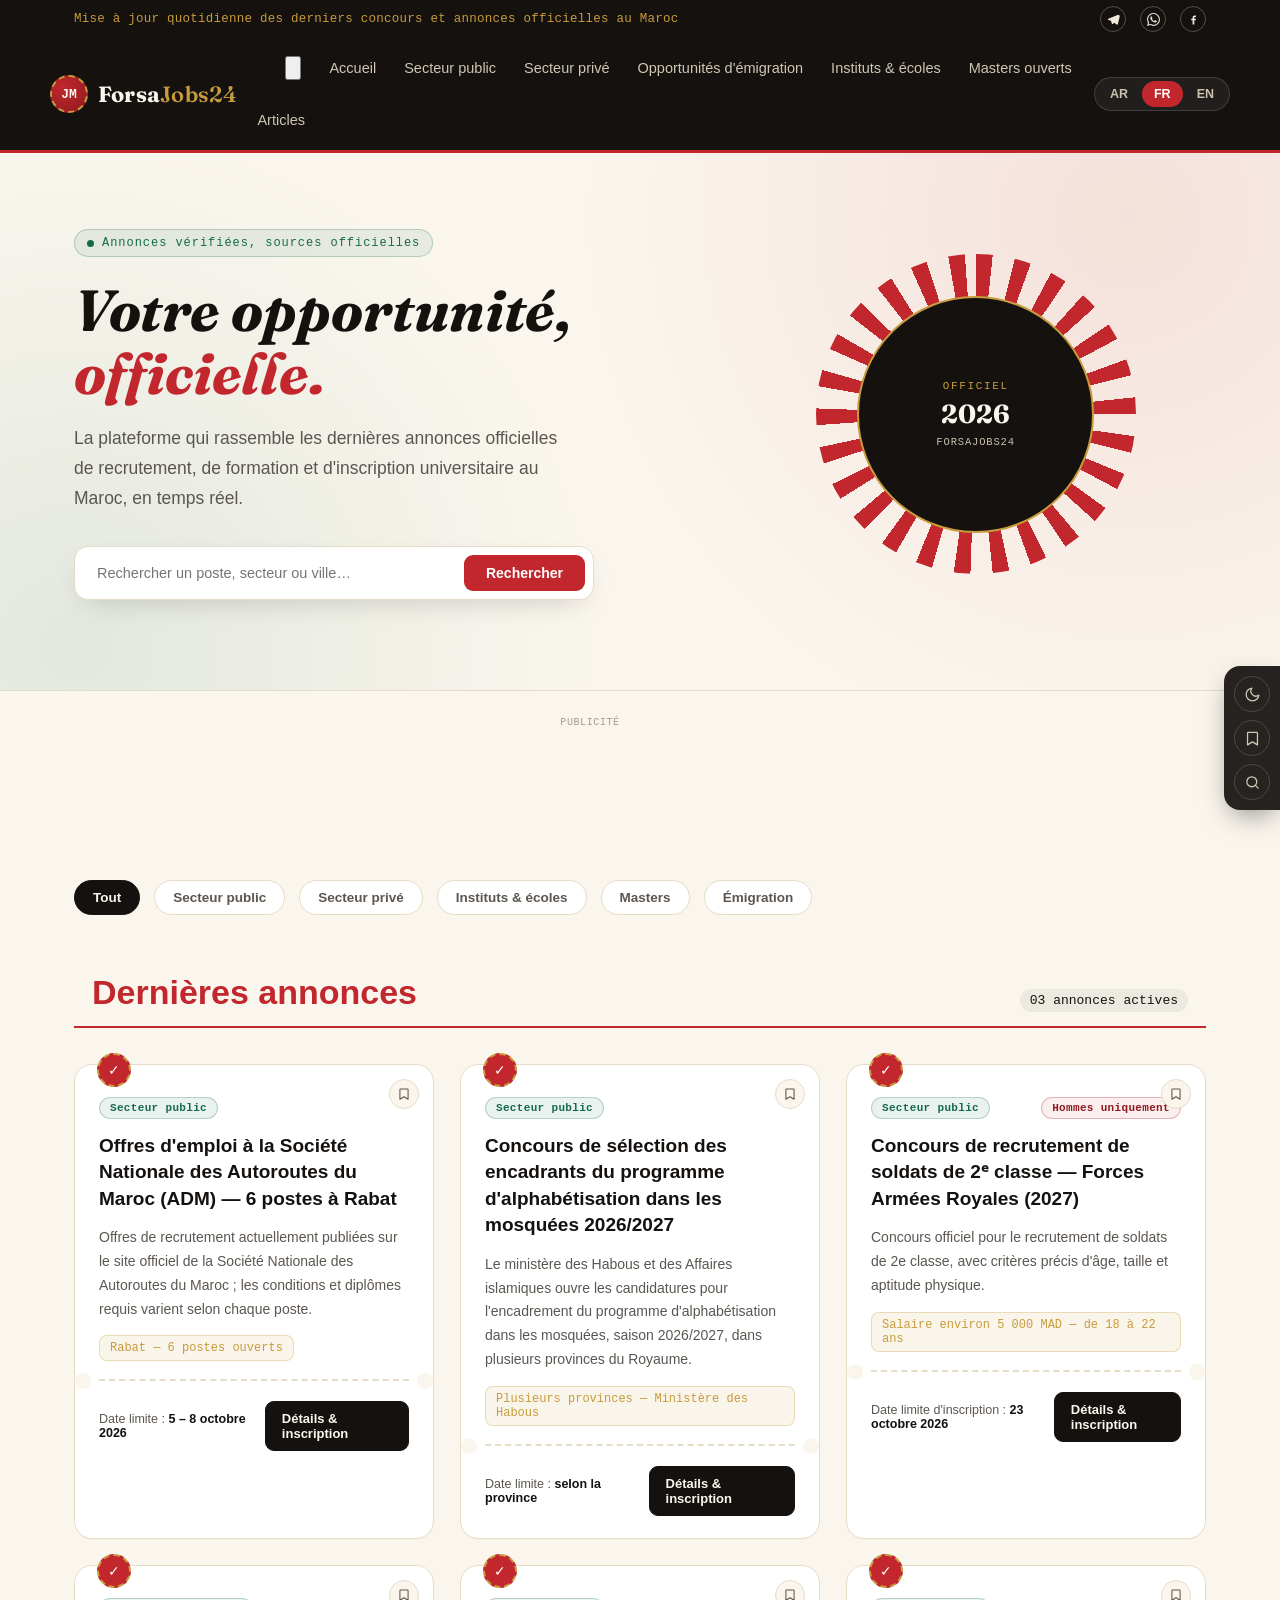
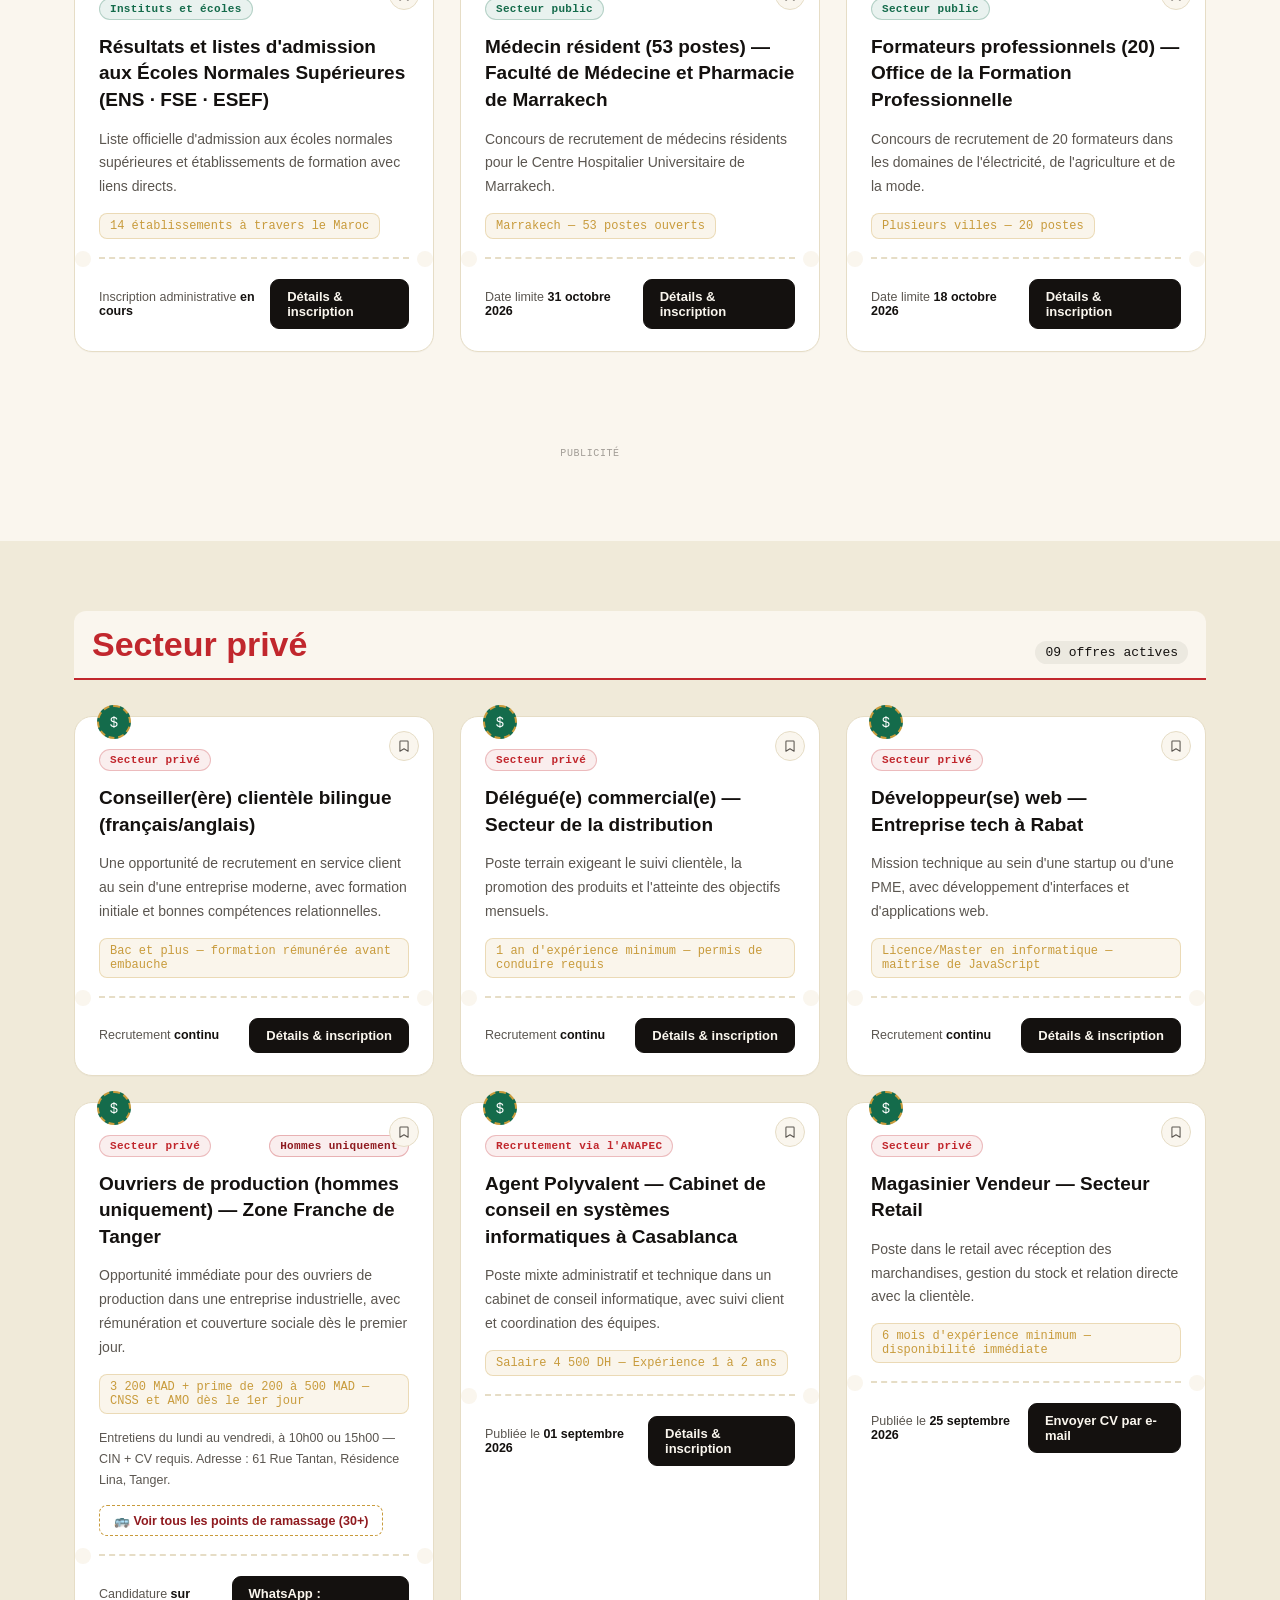
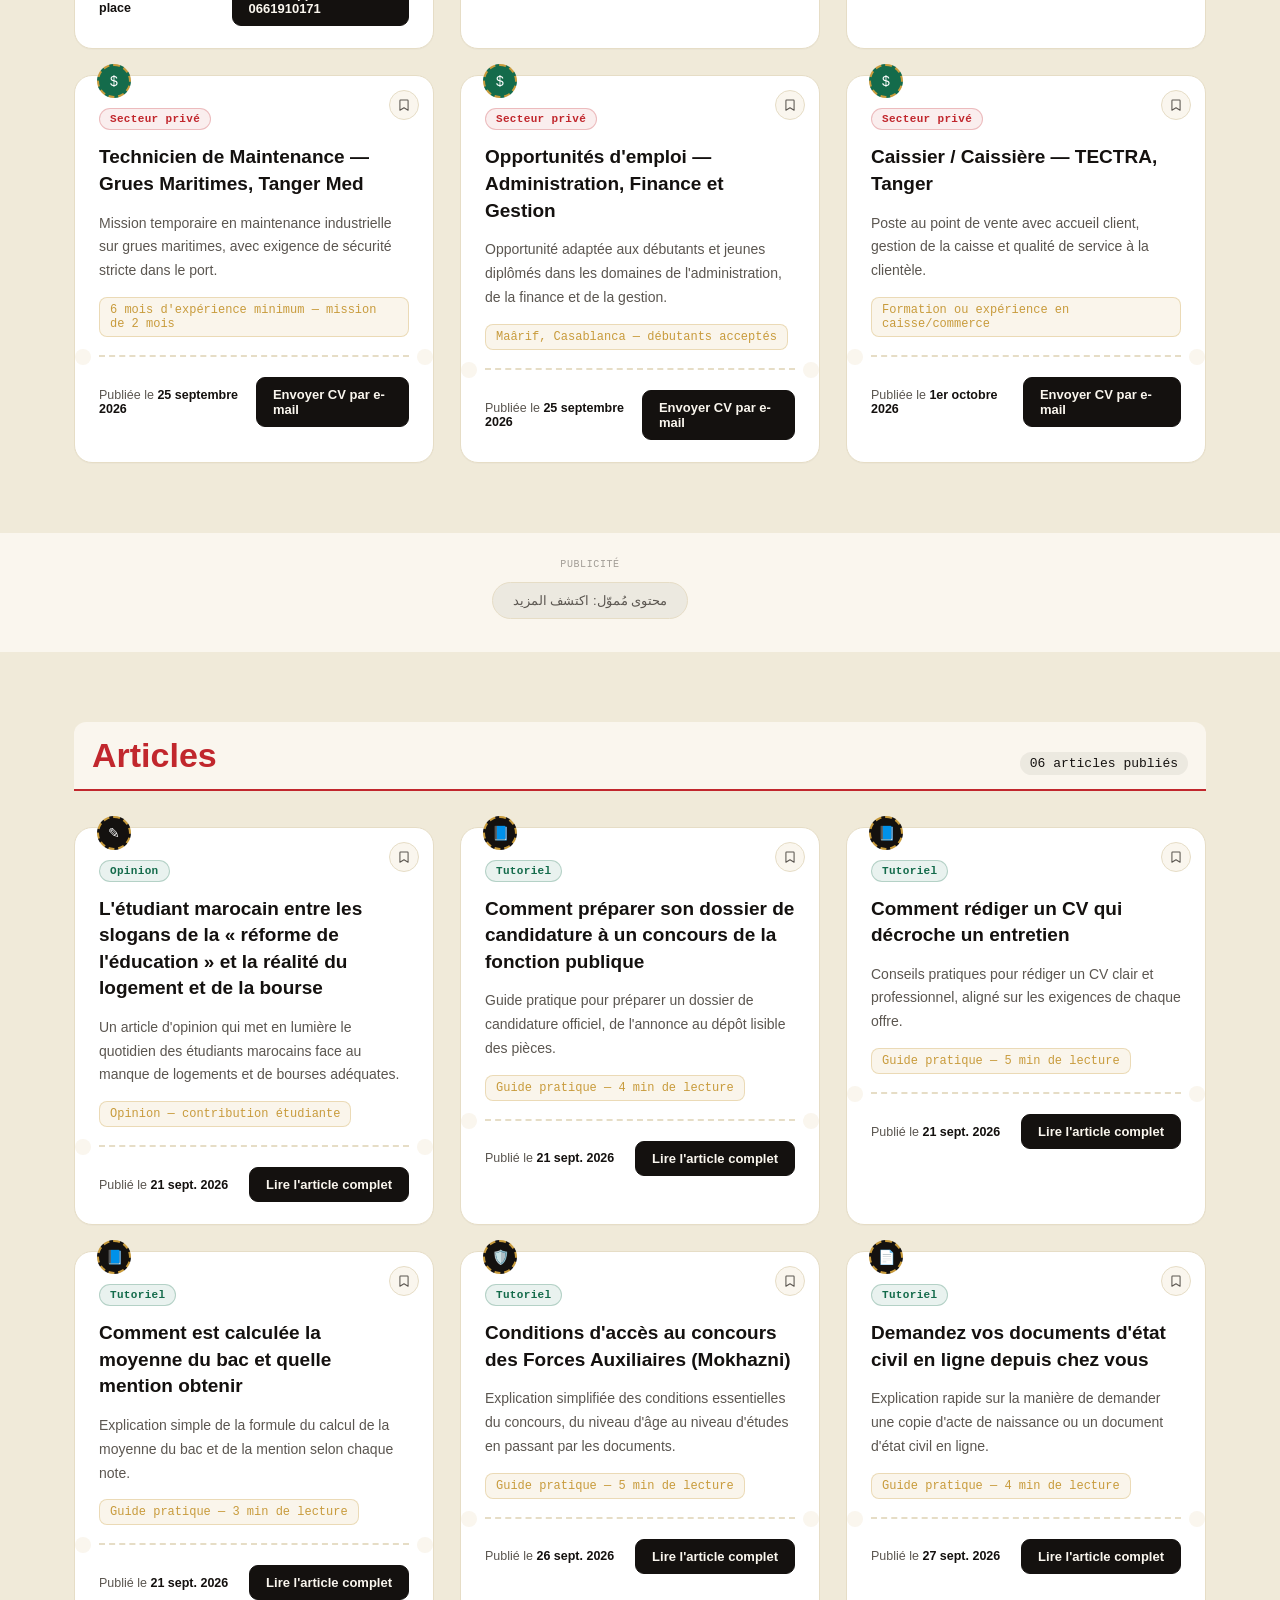
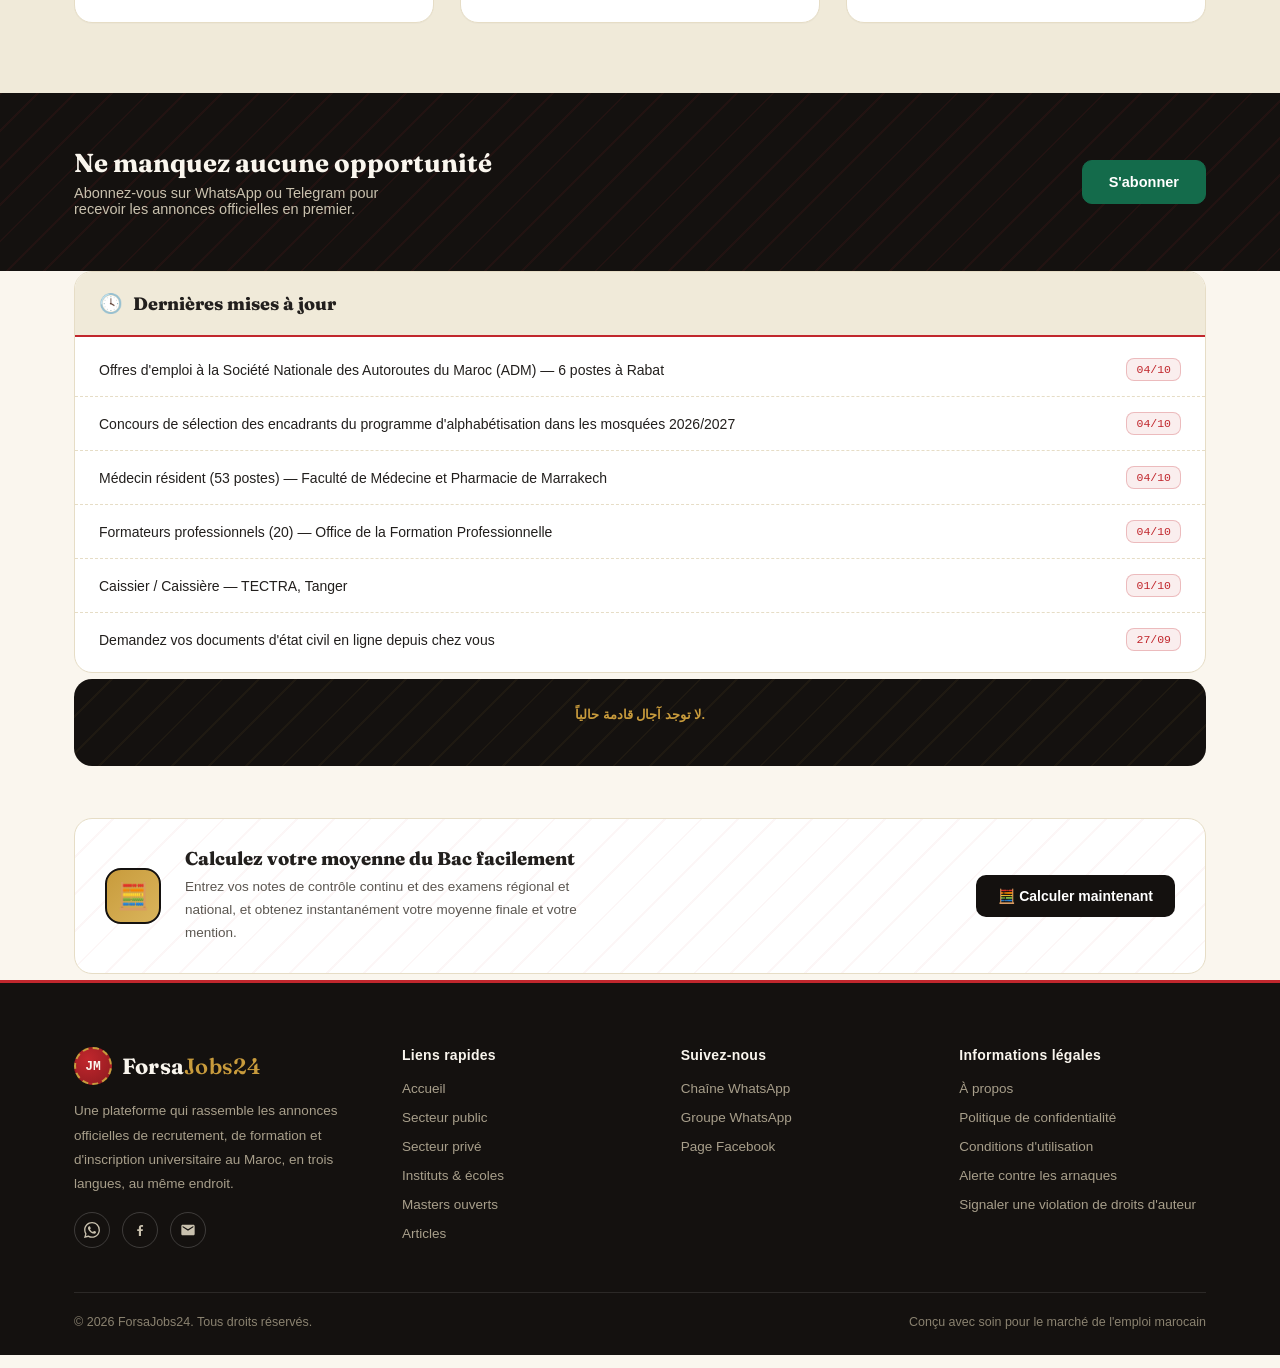
==== index.html @ 468f5ac4 "Add files via upload" ====
<!DOCTYPE html>
<html lang="ar" dir="rtl">
<head>
<meta charset="UTF-8">
<meta name="viewport" content="width=device-width, initial-scale=1.0, viewport-fit=cover">
<meta name="theme-color" content="#14110F">
<meta name="description" content="منصة تجمع لك أحدث الإعلانات الرسمية للتوظيف والتكوين والتسجيل الجامعي بالمغرب، لحظة بلحظة.">
<meta property="og:type" content="website">
<meta property="og:site_name" content="ForsaJobs24">
<meta property="og:title" content="ForsaJobs24 — فرصتك رسمية">
<meta property="og:description" content="منصة تجمع لك أحدث الإعلانات الرسمية للتوظيف والتكوين والتسجيل الجامعي بالمغرب، لحظة بلحظة.">
<meta property="og:locale" content="ar_MA">
<meta name="twitter:card" content="summary">
<meta name="twitter:title" content="ForsaJobs24 — فرصتك رسمية">
<meta name="twitter:description" content="منصة تجمع لك أحدث الإعلانات الرسمية للتوظيف والتكوين والتسجيل الجامعي بالمغرب، لحظة بلحظة.">
<title>ForsaJobs24 — فرصتك رسمية</title>
<link rel="preconnect" href="https://fonts.googleapis.com">
<link rel="preconnect" href="https://fonts.gstatic.com" crossorigin>
<link href="https://fonts.googleapis.com/css2?family=Tajawal:wght@700;800;900&family=Cairo:wght@400;500;600;700&family=Fraunces:ital,opsz,wght@0,9..144,500;0,9..144,600;0,9..144,700;0,9..144,900;1,100..900&display=swap" rel="stylesheet">
<link rel="stylesheet" href="style.css">
</head>
<body lang="ar" dir="rtl">

<div class="nav-overlay" id="navOverlay"></div>

<div class="topbar">
  <div class="wrap">
    <span class="ticker" data-i18n="ticker">تحديث يومي لأحدث المباريات والإعلانات الرسمية بالمغرب</span>
    <div class="social">
      <a href="https://t.me/forsajobss" target="_blank" rel="noopener" title="Telegram" aria-label="Telegram">
        <svg viewBox="0 0 24 24"><path d="M21.9 4.6c.3-1-.6-1.7-1.5-1.3L2.6 10.7c-1 .4-1 1.9.1 2.2l4.6 1.4 1.8 5.5c.2.7 1.1.9 1.6.4l2.5-2.4 4.7 3.5c.8.6 2 .2 2.2-.8l3.8-15.9z"/></svg>
      </a>
      <a href="https://whatsapp.com/channel/0029Vb8oL66Fy72INphTqf2M" target="_blank" rel="noopener" title="WhatsApp" aria-label="WhatsApp">
        <svg viewBox="0 0 24 24"><path d="M17.472 14.382c-.297-.149-1.758-.867-2.03-.967-.273-.099-.471-.148-.67.15-.197.297-.767.966-.94 1.164-.173.199-.347.223-.644.075-.297-.15-1.255-.463-2.39-1.475-.883-.788-1.48-1.761-1.653-2.059-.173-.297-.018-.458.13-.606.134-.133.298-.347.446-.52.149-.174.198-.298.298-.497.099-.198.05-.371-.025-.52-.075-.149-.669-1.612-.916-2.207-.242-.579-.487-.5-.669-.51-.173-.008-.371-.01-.57-.01-.198 0-.52.074-.792.372-.272.297-1.04 1.016-1.04 2.479 0 1.462 1.065 2.875 1.213 3.074.149.198 2.096 3.2 5.077 4.487.709.306 1.262.489 1.694.625.712.227 1.36.195 1.871.118.571-.085 1.758-.719 2.006-1.413.248-.694.248-1.289.173-1.413-.074-.124-.272-.198-.57-.347m-5.421 7.403h-.004a9.87 9.87 0 01-5.031-1.378l-.361-.214-3.741.982.998-3.648-.235-.374a9.86 9.86 0 01-1.51-5.26c.001-5.45 4.436-9.884 9.888-9.884 2.64 0 5.122 1.03 6.988 2.898a9.825 9.825 0 012.893 6.994c-.003 5.45-4.437 9.884-9.885 9.884m8.413-18.297A11.815 11.815 0 0012.05 0C5.495 0 .16 5.335.157 11.892c0 2.096.547 4.142 1.588 5.945L.057 24l6.305-1.654a11.882 11.882 0 005.683 1.448h.005c6.554 0 11.89-5.335 11.893-11.893a11.821 11.821 0 00-3.48-8.413z"/></svg>
      </a>
      <a href="https://www.facebook.com/share/1Ebv9eEzeQ/?mibextid=wwXIfr" target="_blank" rel="noopener" title="Facebook" aria-label="Facebook">
        <svg viewBox="0 0 24 24"><path d="M13.5 21v-7.4h2.5l.4-2.9h-2.9V8.8c0-.9.2-1.5 1.5-1.5h1.6V4.7C16.3 4.6 15.3 4.5 14.2 4.5c-2.3 0-3.9 1.4-3.9 4v2.2H7.8v2.9h2.5V21h3.2z"/></svg>
      </a>
    </div>
  </div>
</div>

<header class="site">
  <div class="wrap nav">
    <a href="#top" class="brand" data-home-link>
      <div class="brand-mark">JM</div>
      <span class="brand-name">Forsa<b>Jobs24</b></span>
    </a>
    <nav class="links">
      <div class="drag-handle" data-drag-handle></div>
      <button type="button" class="drawer-close" data-close-drawer aria-label="close">
        <svg viewBox="0 0 24 24" fill="none" stroke="currentColor" stroke-width="2" stroke-linecap="round" stroke-linejoin="round"><path d="M18 6 6 18M6 6l12 12"/></svg>
      </button>
      <a href="#top" data-i18n="nav1" data-filter="all">الرئيسية</a>
      <a href="#listings" data-i18n="nav2" data-filter="public">القطاع العام</a>
      <a href="#private" data-i18n="nav3" data-filter="private">القطاع الخاص</a>
      <a href="#listings" data-i18n="nav4" data-filter="immigration">فرص للهجرة</a>
      <a href="#listings" data-i18n="nav5" data-filter="institutes">المعاهد والمدارس</a>
      <a href="#listings" data-i18n="nav6" data-filter="masters">الماسترات المفتوحة</a>
      <a href="#articles" data-i18n="nav7">مقالات</a>
      <div class="lang-switch mobile-lang-switch" role="group" aria-label="Language">
        <button data-lang="ar">AR</button>
        <button data-lang="fr" class="active">FR</button>
        <button data-lang="en">EN</button>
      </div>
    </nav>
    <div style="display:flex;align-items:center;gap:10px;">
      <div class="lang-switch header-lang-switch" role="group" aria-label="Language">
        <button data-lang="ar">AR</button>
        <button data-lang="fr" class="active">FR</button>
        <button data-lang="en">EN</button>
      </div>
    </div>
  </div>
</header>

<!-- شريط الأدوات العائم: الوضع الليلي، المحفوظات، البحث، القائمة -->
<div class="dock" id="dock">
  <button type="button" class="dock-handle" id="dockHandle" aria-label="tools" aria-expanded="false"><i></i></button>
  <div class="dock-tools">
    <div class="icon-group" role="group" aria-label="Tools">
        <button class="icon-btn" id="themeToggle" aria-label="theme" title="theme">
          <svg class="ic-moon" viewBox="0 0 24 24" fill="none" stroke="currentColor" stroke-width="1.8" stroke-linecap="round" stroke-linejoin="round"><path d="M21 12.8A9 9 0 1 1 11.2 3 7 7 0 0 0 21 12.8Z"/></svg>
          <svg class="ic-sun" viewBox="0 0 24 24" fill="none" stroke="currentColor" stroke-width="1.8" stroke-linecap="round" stroke-linejoin="round" style="display:none;"><circle cx="12" cy="12" r="4"/><path d="M12 2v2M12 20v2M4.93 4.93l1.41 1.41M17.66 17.66l1.41 1.41M2 12h2M20 12h2M4.93 19.07l1.41-1.41M17.66 6.34l1.41-1.41"/></svg>
        </button>
        <button class="icon-btn" id="savedToggle" aria-label="saved" title="saved">
          <svg viewBox="0 0 24 24" fill="none" stroke="currentColor" stroke-width="1.8" stroke-linecap="round" stroke-linejoin="round"><path d="M6 3.5h12a1 1 0 0 1 1 1V21l-7-4.2L5 21V4.5a1 1 0 0 1 1-1z"/></svg>
          <span class="icon-count" id="savedCount" style="display:none;">0</span>
        </button>
        <button class="icon-btn" id="searchToggle" aria-label="search" title="search">
          <svg viewBox="0 0 24 24" fill="none" stroke="currentColor" stroke-width="1.8" stroke-linecap="round" stroke-linejoin="round"><circle cx="11" cy="11" r="7"/><path d="m20 20-3.2-3.2"/></svg>
        </button>
      </div>
    <button class="burger" aria-label="menu">☰</button>
  </div>
</div>


<div id="homeSections">
  <section class="hero" id="top">
    <div class="wrap">
      <div>
        <span class="eyebrow"><span class="dot"></span><span data-i18n="eyebrow">إعلانات موثقة من مصادر رسمية</span></span>
        <h1 class="head" data-i18n-html="heroTitle">فرصتك <em>رسمية.</em></h1>
        <p class="lede" data-i18n="heroLede">منصة تجمع لك أحدث الإعلانات الرسمية للتوظيف والتكوين والتسجيل الجامعي بالمغرب، لحظة بلحظة.</p>
        <div class="search-box">
          <input type="search" id="heroSearchInput" data-i18n-placeholder="searchPlaceholder" placeholder="ابحث عن وظيفة، قطاع، أو مدينة…">
          <button type="button" id="heroSearchBtn" data-i18n="searchBtn">بحث</button>
        </div>
      </div>
      <div class="seal-wrap">
        <div class="seal">
          <div class="seal-inner">
            <span class="top">OFFICIEL</span>
            <span class="mid" data-i18n="sealMid">2026</span>
            <span class="bot" data-i18n="sealBot">FORSAJOBS24</span>
          </div>
        </div>
      </div>
    </div>
  </section>

  <div class="wrap ad-slot">
    <p class="ad-label">Publicité</p>
    <div class="ad-box">
      <script>
      (function(){
        var w = window.innerWidth;
        var cfg = w >= 768 ? {key:"6713ae7162984b2ad9e89823966196b0",h:90,w:728} : {key:"1171278cbb262074b190b00b893fb4d5",h:50,w:320};
        document.write('<script>atOptions={"key":"'+cfg.key+'","format":"iframe","height":'+cfg.h+',"width":'+cfg.w+',"params":{}};<\/script><script src="https://windowthrilling.com/'+cfg.key+'/invoke.js"><\/script>');
      })();
      </script>
    </div>
  </div>

  <section class="section" id="listings">
    <div class="wrap">
      <div class="cat-band">
        <span class="cat-pill on" role="button" tabindex="0" aria-pressed="true" data-i18n="pill1" data-filter="all">الكل</span>
        <span class="cat-pill" role="button" tabindex="0" aria-pressed="false" data-i18n="pill2" data-filter="public">القطاع العام</span>
        <span class="cat-pill" role="button" tabindex="0" aria-pressed="false" data-i18n="pillPriv" data-filter="private">القطاع الخاص</span>
        <span class="cat-pill" role="button" tabindex="0" aria-pressed="false" data-i18n="pill3" data-filter="institutes">المعاهد والمدارس</span>
        <span class="cat-pill" role="button" tabindex="0" aria-pressed="false" data-i18n="pill4" data-filter="masters">الماسترات</span>
        <span class="cat-pill" role="button" tabindex="0" aria-pressed="false" data-i18n="pill5" data-filter="immigration">فرص الهجرة</span>
      </div>

      <div class="section-head">
        <h2 data-i18n="sectionTitle">أحدث الإعلانات</h2>
        <span class="num" data-i18n="sectionNum">03 إعلانات نشطة</span>
      </div>

      <div class="grid">
        <article class="card reveal" data-job-id="c6" data-category="public" data-posted="2026-10-04">
          <button type="button" class="save-btn" data-save-btn data-job-id="c6" aria-label="save">
            <svg viewBox="0 0 24 24" fill="none" stroke="currentColor" stroke-width="1.8" stroke-linecap="round" stroke-linejoin="round"><path d="M6 3.5h12a1 1 0 0 1 1 1V21l-7-4.2L5 21V4.5a1 1 0 0 1 1-1z"/></svg>
          </button>
          <div class="badge">✓</div>
          <div class="tag-row"><span class="tag" data-i18n="c6tag">القطاع العام</span></div>
          <h3 data-i18n="c6title">فرص التوظيف لدى الشركة الوطنية للطرق السيارة ADM — 6 مناصب بالرباط</h3>
          <p data-i18n="c6desc"></p>
          <span class="meta" data-i18n="c6meta">الرباط — 6 مناصب مفتوحة</span>
          <div class="perforation"></div>
          <div class="card-foot">
            <span class="deadline" data-i18n-html="c6deadline">آخر أجل <b>5 – 8 أكتوبر 2026</b></span>
            <a href="#" class="apply-btn" data-i18n="applyBtn">التفاصيل والتسجيل</a>
          </div>
        </article>

        <article class="card reveal" data-job-id="c7" data-category="public" data-posted="2026-10-04">
          <button type="button" class="save-btn" data-save-btn data-job-id="c7" aria-label="save">
            <svg viewBox="0 0 24 24" fill="none" stroke="currentColor" stroke-width="1.8" stroke-linecap="round" stroke-linejoin="round"><path d="M6 3.5h12a1 1 0 0 1 1 1V21l-7-4.2L5 21V4.5a1 1 0 0 1 1-1z"/></svg>
          </button>
          <div class="badge">✓</div>
          <div class="tag-row"><span class="tag" data-i18n="c7tag">القطاع العام</span></div>
          <h3 data-i18n="c7title">مباراة انتقاء مؤطري برنامج محو الأمية بالمساجد 2026/2027</h3>
          <p data-i18n="c7desc"></p>
          <span class="meta" data-i18n="c7meta">عدة أقاليم بالمملكة — وزارة الأوقاف</span>
          <div class="perforation"></div>
          <div class="card-foot">
            <span class="deadline" data-i18n-html="c7deadline">آخر أجل <b>حسب كل إقليم</b></span>
            <a href="#" class="apply-btn" data-i18n="applyBtn">التفاصيل والتسجيل</a>
          </div>
        </article>

        <article class="card reveal" data-job-id="c5" data-category="public" data-posted="2026-09-21" data-countdown="2026-10-23T23:59:59">
          <button type="button" class="save-btn" data-save-btn data-job-id="c5" aria-label="save">
            <svg viewBox="0 0 24 24" fill="none" stroke="currentColor" stroke-width="1.8" stroke-linecap="round" stroke-linejoin="round"><path d="M6 3.5h12a1 1 0 0 1 1 1V21l-7-4.2L5 21V4.5a1 1 0 0 1 1-1z"/></svg>
          </button>
          <div class="badge">✓</div>
          <div class="tag-row">
            <span class="tag" data-i18n="c5tag">القطاع العام</span>
            <span class="tag" style="color:var(--red-dark);background:rgba(193,39,45,.08);border-color:rgba(193,39,45,.3);" data-i18n="c5gender">ذكور فقط</span>
          </div>
          <h3 data-i18n="c5title">مباراة توظيف جنود من الدرجة الثانية بالقوات المسلحة الملكية — 2027</h3>
          <p data-i18n="c5desc"></p>
          <span class="meta" data-i18n="c5meta">راتب تقريبي 5٬000 درهم — من 18 إلى 22 سنة</span>
          <div class="perforation"></div>
          <div class="card-foot">
            <span class="deadline" data-i18n-html="c5deadline">آخر أجل التسجيل <b>23 أكتوبر 2026</b></span>
            <a href="#" class="apply-btn" data-i18n="applyBtn">التفاصيل والتسجيل</a>
          </div>
        </article>

        <article class="card reveal" data-job-id="c4" data-category="institutes" data-posted="2026-09-20">
          <button type="button" class="save-btn" data-save-btn data-job-id="c4" aria-label="save">
            <svg viewBox="0 0 24 24" fill="none" stroke="currentColor" stroke-width="1.8" stroke-linecap="round" stroke-linejoin="round"><path d="M6 3.5h12a1 1 0 0 1 1 1V21l-7-4.2L5 21V4.5a1 1 0 0 1 1-1z"/></svg>
          </button>
          <div class="badge">✓</div>
          <div class="tag-row"><span class="tag" data-i18n="c4tag">المعاهد والمدارس</span></div>
          <h3 data-i18n="c4title">نتائج ولوائح القبول بالمدارس العليا للأساتذة (ENS · FSE · ESEF)</h3>
          <p data-i18n="c4desc"></p>
          <span class="meta" data-i18n="c4meta">14 مؤسسة عبر المغرب</span>
          <div class="perforation"></div>
          <div class="card-foot">
            <span class="deadline" data-i18n-html="c4deadline">التسجيل الإداري <b>جارٍ</b></span>
            <a href="#" class="apply-btn" data-i18n="applyBtn">التفاصيل والتسجيل</a>
          </div>
        </article>

        <p id="listingsEmptyMsg" class="filter-empty-msg" style="display:none;text-align:center;padding:20px 0;color:var(--text-soft);font-size:13.5px;" data-i18n="filterEmptyMsg">لا توجد إعلانات مطابقة حالياً. جرّب كلمة أخرى أو فئة أخرى.</p>
      </div>
    </div>
  </section>

  <div class="wrap ad-slot">
    <p class="ad-label">Publicité</p>
    <div class="ad-box">
      <script>
      atOptions={"key":"87b712cab4f7de9da2731aedc4bf2944","format":"iframe","height":250,"width":300,"params":{}};
      </script>
      <script src="https://windowthrilling.com/87b712cab4f7de9da2731aedc4bf2944/invoke.js"></script>
    </div>
  </div>

  <section class="section" id="private" style="background:var(--paper-soft);">
    <div class="wrap">
      <div class="section-head">
        <h2 data-i18n="privTitle">القطاع الخاص</h2>
        <span class="num" data-i18n="privNum">09 عروض نشطة</span>
      </div>

      <div class="grid">
        <article class="card reveal" data-job-id="p1" data-category="private" data-posted="2026-08-15">
          <button type="button" class="save-btn" data-save-btn data-job-id="p1" aria-label="save">
            <svg viewBox="0 0 24 24" fill="none" stroke="currentColor" stroke-width="1.8" stroke-linecap="round" stroke-linejoin="round"><path d="M6 3.5h12a1 1 0 0 1 1 1V21l-7-4.2L5 21V4.5a1 1 0 0 1 1-1z"/></svg>
          </button>
          <div class="badge" style="background:var(--green);border-color:var(--gold);">$</div>
          <div class="tag-row"><span class="tag" style="color:var(--red);background:rgba(193,39,45,.08);border-color:rgba(193,39,45,.25);" data-i18n="p1tag">القطاع الخاص</span></div>
          <h3 data-i18n="p1title">مستشار(ة) خدمة الزبناء ثنائي اللغة (فرنسية/إنجليزية)</h3>
          <p data-i18n="p1desc"></p>
          <span class="meta" data-i18n="p1meta">بكالوريا فما فوق — تكوين مؤدى عنه قبل التوظيف</span>
          <div class="perforation"></div>
          <div class="card-foot">
            <span class="deadline" data-i18n-html="p1deadline">التوظيف <b>مستمر</b></span>
            <a href="#" class="apply-btn" data-i18n="applyBtn">التفاصيل والتسجيل</a>
          </div>
        </article>

        <article class="card reveal" data-job-id="p2" data-category="private" data-posted="2026-08-12">
          <button type="button" class="save-btn" data-save-btn data-job-id="p2" aria-label="save">
            <svg viewBox="0 0 24 24" fill="none" stroke="currentColor" stroke-width="1.8" stroke-linecap="round" stroke-linejoin="round"><path d="M6 3.5h12a1 1 0 0 1 1 1V21l-7-4.2L5 21V4.5a1 1 0 0 1 1-1z"/></svg>
          </button>
          <div class="badge" style="background:var(--green);border-color:var(--gold);">$</div>
          <div class="tag-row"><span class="tag" style="color:var(--red);background:rgba(193,39,45,.08);border-color:rgba(193,39,45,.25);" data-i18n="p2tag">القطاع الخاص</span></div>
          <h3 data-i18n="p2title">مندوب(ة) تجاري(ة) — قطاع التوزيع</h3>
          <p data-i18n="p2desc"></p>
          <span class="meta" data-i18n="p2meta">خبرة سنة على الأقل — رخصة السياقة إجبارية</span>
          <div class="perforation"></div>
          <div class="card-foot">
            <span class="deadline" data-i18n-html="p2deadline">التوظيف <b>مستمر</b></span>
            <a href="#" class="apply-btn" data-i18n="applyBtn">التفاصيل والتسجيل</a>
          </div>
        </article>

        <article class="card reveal" data-job-id="p3" data-category="private" data-posted="2026-08-10">
          <button type="button" class="save-btn" data-save-btn data-job-id="p3" aria-label="save">
            <svg viewBox="0 0 24 24" fill="none" stroke="currentColor" stroke-width="1.8" stroke-linecap="round" stroke-linejoin="round"><path d="M6 3.5h12a1 1 0 0 1 1 1V21l-7-4.2L5 21V4.5a1 1 0 0 1 1-1z"/></svg>
          </button>
          <div class="badge" style="background:var(--green);border-color:var(--gold);">$</div>
          <div class="tag-row"><span class="tag" style="color:var(--red);background:rgba(193,39,45,.08);border-color:rgba(193,39,45,.25);" data-i18n="p3tag">القطاع الخاص</span></div>
          <h3 data-i18n="p3title">مطوّر(ة) تطبيقات ويب — شركة تقنية بالرباط</h3>
          <p data-i18n="p3desc"></p>
          <span class="meta" data-i18n="p3meta">إجازة/ماستر في المعلوميات — إتقان JavaScript</span>
          <div class="perforation"></div>
          <div class="card-foot">
            <span class="deadline" data-i18n-html="p3deadline">التوظيف <b>مستمر</b></span>
            <a href="#" class="apply-btn" data-i18n="applyBtn">التفاصيل والتسجيل</a>
          </div>
        </article>

        <article class="card reveal" data-job-id="p4" data-category="private" data-posted="2026-08-05">
          <button type="button" class="save-btn" data-save-btn data-job-id="p4" aria-label="save">
            <svg viewBox="0 0 24 24" fill="none" stroke="currentColor" stroke-width="1.8" stroke-linecap="round" stroke-linejoin="round"><path d="M6 3.5h12a1 1 0 0 1 1 1V21l-7-4.2L5 21V4.5a1 1 0 0 1 1-1z"/></svg>
          </button>
          <div class="badge" style="background:var(--green);border-color:var(--gold);">$</div>
          <div class="tag-row">
            <span class="tag" style="color:var(--red);background:rgba(193,39,45,.08);border-color:rgba(193,39,45,.25);" data-i18n="p4tag">القطاع الخاص</span>
            <span class="tag" style="color:var(--red-dark);background:rgba(193,39,45,.08);border-color:rgba(193,39,45,.3);" data-i18n="p4gender">ذكور فقط</span>
          </div>
          <h3 data-i18n="p4title">عمال إنتاج (ذكور فقط) — المنطقة الحرة بطنجة</h3>
          <p data-i18n="p4desc"></p>
          <span class="meta" data-i18n="p4meta">3200 درهم + منحة 200‑500 درهم — CNSS و AMO من أول يوم</span>
          <p style="font-size:12.5px;color:var(--text-soft);line-height:1.7;margin:0;" data-i18n="p4info">المقابلات من الإثنين إلى الجمعة، 10:00 صباحاً أو 15:00 — البطاقة الوطنية + CV.</p>
          <button type="button" class="stops-btn" data-open-stops data-i18n="p4stopsBtn">🚌 عرض جميع محطات النقل (30+)</button>
          <div class="perforation"></div>
          <div class="card-foot">
            <span class="deadline" data-i18n-html="p4deadline">التقديم <b>بالحضور المباشر</b></span>
            <a href="https://wa.me/212661910171" target="_blank" rel="noopener" class="apply-btn" data-i18n="p4apply">واتساب: 0661910171</a>
          </div>
        </article>

        <article class="card reveal" data-job-id="p5" data-category="private" data-posted="2026-09-01">
          <button type="button" class="save-btn" data-save-btn data-job-id="p5" aria-label="save">
            <svg viewBox="0 0 24 24" fill="none" stroke="currentColor" stroke-width="1.8" stroke-linecap="round" stroke-linejoin="round"><path d="M6 3.5h12a1 1 0 0 1 1 1V21l-7-4.2L5 21V4.5a1 1 0 0 1 1-1z"/></svg>
          </button>
          <div class="badge" style="background:var(--green);border-color:var(--gold);">$</div>
          <div class="tag-row"><span class="tag" style="color:var(--red);background:rgba(193,39,45,.08);border-color:rgba(193,39,45,.25);" data-i18n="p5tag">توظيف عبر أنابيك</span></div>
          <h3 data-i18n="p5title">عون(ة) متعدد(ة) المهام — شركة استشارات معلوماتية بالدار البيضاء</h3>
          <p data-i18n="p5desc"></p>
          <span class="meta" data-i18n="p5meta">راتب 4500 درهم — خبرة سنة إلى سنتين</span>
          <div class="perforation"></div>
          <div class="card-foot">
            <span class="deadline" data-i18n-html="p5deadline">أُعلن في <b>01 شتنبر 2026</b></span>
            <a href="#" class="apply-btn" data-i18n="applyBtn">التفاصيل والتسجيل</a>
          </div>
        </article>

        <article class="card reveal" data-job-id="p6" data-category="private" data-posted="2026-09-25">
          <button type="button" class="save-btn" data-save-btn data-job-id="p6" aria-label="save">
            <svg viewBox="0 0 24 24" fill="none" stroke="currentColor" stroke-width="1.8" stroke-linecap="round" stroke-linejoin="round"><path d="M6 3.5h12a1 1 0 0 1 1 1V21l-7-4.2L5 21V4.5a1 1 0 0 1 1-1z"/></svg>
          </button>
          <div class="badge" style="background:var(--green);border-color:var(--gold);">$</div>
          <div class="tag-row"><span class="tag" style="color:var(--red);background:rgba(193,39,45,.08);border-color:rgba(193,39,45,.25);" data-i18n="p6tag">القطاع الخاص</span></div>
          <h3 data-i18n="p6title">مخزنجي بائع — قطاع التوزيع بالتقسيط (Retail)</h3>
          <p data-i18n="p6desc"></p>
          <span class="meta" data-i18n="p6meta">خبرة 6 أشهر فما فوق — التوفر فوري</span>
          <div class="perforation"></div>
          <div class="card-foot">
            <span class="deadline" data-i18n-html="p6deadline">أُعلن في <b>25 شتنبر 2026</b></span>
            <a href="mailto:tangermarocrecrutement@gmail.com" class="apply-btn" data-i18n="p6apply">إرسال CV بالإيميل</a>
          </div>
        </article>

        <article class="card reveal" data-job-id="p7" data-category="private" data-posted="2026-09-25">
          <button type="button" class="save-btn" data-save-btn data-job-id="p7" aria-label="save">
            <svg viewBox="0 0 24 24" fill="none" stroke="currentColor" stroke-width="1.8" stroke-linecap="round" stroke-linejoin="round"><path d="M6 3.5h12a1 1 0 0 1 1 1V21l-7-4.2L5 21V4.5a1 1 0 0 1 1-1z"/></svg>
          </button>
          <div class="badge" style="background:var(--green);border-color:var(--gold);">$</div>
          <div class="tag-row"><span class="tag" style="color:var(--red);background:rgba(193,39,45,.08);border-color:rgba(193,39,45,.25);" data-i18n="p7tag">القطاع الخاص</span></div>
          <h3 data-i18n="p7title">تقني صيانة — الرافعات البحرية بطنجة المتوسط</h3>
          <p data-i18n="p7desc"></p>
          <span class="meta" data-i18n="p7meta">خبرة 6 أشهر فما فوق — مهمة لمدة شهرين</span>
          <div class="perforation"></div>
          <div class="card-foot">
            <span class="deadline" data-i18n-html="p7deadline">أُعلن في <b>25 شتنبر 2026</b></span>
            <a href="mailto:tangermarocrecrutement@gmail.com" class="apply-btn" data-i18n="p7apply">إرسال CV بالإيميل</a>
          </div>
        </article>

        <article class="card reveal" data-job-id="p8" data-category="private" data-posted="2026-09-25">
          <button type="button" class="save-btn" data-save-btn data-job-id="p8" aria-label="save">
            <svg viewBox="0 0 24 24" fill="none" stroke="currentColor" stroke-width="1.8" stroke-linecap="round" stroke-linejoin="round"><path d="M6 3.5h12a1 1 0 0 1 1 1V21l-7-4.2L5 21V4.5a1 1 0 0 1 1-1z"/></svg>
          </button>
          <div class="badge" style="background:var(--green);border-color:var(--gold);">$</div>
          <div class="tag-row"><span class="tag" style="color:var(--red);background:rgba(193,39,45,.08);border-color:rgba(193,39,45,.25);" data-i18n="p8tag">القطاع الخاص</span></div>
          <h3 data-i18n="p8title">فرص عمل — الإدارة، المالية وإدارة الأعمال</h3>
          <p data-i18n="p8desc"></p>
          <span class="meta" data-i18n="p8meta">المعاريف، الدار البيضاء — مبتدئون مقبولون</span>
          <div class="perforation"></div>
          <div class="card-foot">
            <span class="deadline" data-i18n-html="p8deadline">أُعلن في <b>25 شتنبر 2026</b></span>
            <a href="mailto:rrecrutement08@gmail.com" class="apply-btn" data-i18n="p8apply">إرسال CV بالإيميل</a>
          </div>
        </article>

        <article class="card reveal" data-job-id="p9" data-category="private" data-posted="2026-10-01">
          <button type="button" class="save-btn" data-save-btn data-job-id="p9" aria-label="save">
            <svg viewBox="0 0 24 24" fill="none" stroke="currentColor" stroke-width="1.8" stroke-linecap="round" stroke-linejoin="round"><path d="M6 3.5h12a1 1 0 0 1 1 1V21l-7-4.2L5 21V4.5a1 1 0 0 1 1-1z"/></svg>
          </button>
          <div class="badge" style="background:var(--green);border-color:var(--gold);">$</div>
          <div class="tag-row"><span class="tag" style="color:var(--red);background:rgba(193,39,45,.08);border-color:rgba(193,39,45,.25);" data-i18n="p9tag">القطاع الخاص</span></div>
          <h3 data-i18n="p9title">كاسيي(ة) — TECTRA، طنجة</h3>
          <p data-i18n="p9desc"></p>
          <span class="meta" data-i18n="p9meta">تكوين أو خبرة فالكاسيس أو التجارة</span>
          <div class="perforation"></div>
          <div class="card-foot">
            <span class="deadline" data-i18n-html="p9deadline">أُعلن في <b>1 أكتوبر 2026</b></span>
            <a href="mailto:tangermarocrecrutement@gmail.com" class="apply-btn" data-i18n="p9apply">إرسال CV بالإيميل</a>
          </div>
        </article>

        <p id="privateEmptyMsg" class="filter-empty-msg" style="display:none;text-align:center;padding:20px 0;color:var(--text-soft);font-size:13.5px;" data-i18n="filterEmptyMsg">لا توجد إعلانات مطابقة حالياً. جرّب كلمة أخرى أو فئة أخرى.</p>
      </div>
    </div>
  </section>

  <div class="wrap ad-slot">
    <p class="ad-label">Publicité</p>
    <div class="ad-box">
      <a class="ad-link" href="https://windowthrilling.com/vn7rxbeds2?key=1b118104a8e51026e792d97d3c5a15c1" target="_blank" rel="noopener sponsored">محتوى مُموّل: اكتشف المزيد</a>
    </div>
  </div>

  <section class="section" id="articles" style="background:var(--paper-soft);">
    <div class="wrap">
      <div class="section-head">
        <h2 data-i18n="articlesTitle">مقالات</h2>
        <span class="num" data-i18n="articlesNum">06 مقالات منشورة</span>
      </div>

      <div class="grid">
        <article class="card reveal" data-job-id="a1" data-article-type="opinion" data-posted="2026-09-21">
          <button type="button" class="save-btn" data-save-btn data-job-id="a1" aria-label="save">
            <svg viewBox="0 0 24 24" fill="none" stroke="currentColor" stroke-width="1.8" stroke-linecap="round" stroke-linejoin="round"><path d="M6 3.5h12a1 1 0 0 1 1 1V21l-7-4.2L5 21V4.5a1 1 0 0 1 1-1z"/></svg>
          </button>
          <div class="badge" style="background:var(--ink);border-color:var(--gold);">✎</div>
          <div class="tag-row"><span class="tag" data-i18n="a1tag">رأي</span></div>
          <h3 data-i18n="a1title">الطالب المغربي بين شعارات «إصلاح التعليم» وواقع السكن والمنحة</h3>
          <p data-i18n="a1desc"></p>
          <span class="meta" data-i18n="a1meta">رأي مساهم — بقلم طالب(ة)</span>
          <div class="perforation"></div>
          <div class="card-foot">
            <span class="deadline" data-i18n-html="a1deadline">نُشر في <b>21 شتنبر 2026</b></span>
            <a href="#" class="apply-btn" data-i18n="readMoreBtn">اقرأ المقال كاملاً</a>
          </div>
        </article>

        <article class="card reveal" data-job-id="a2" data-article-type="tutorial">
          <button type="button" class="save-btn" data-save-btn data-job-id="a2" aria-label="save">
            <svg viewBox="0 0 24 24" fill="none" stroke="currentColor" stroke-width="1.8" stroke-linecap="round" stroke-linejoin="round"><path d="M6 3.5h12a1 1 0 0 1 1 1V21l-7-4.2L5 21V4.5a1 1 0 0 1 1-1z"/></svg>
          </button>
          <div class="badge" style="background:var(--ink);border-color:var(--gold);">📘</div>
          <div class="tag-row"><span class="tag" data-i18n="a2tag">شرح</span></div>
          <h3 data-i18n="a2title">كيفاش تجهز ملف الترشح لمباراة فالقطاع العام</h3>
          <p data-i18n="a2desc"></p>
          <span class="meta" data-i18n="a2meta">دليل عملي — قراءة 4 دقائق</span>
          <div class="perforation"></div>
          <div class="card-foot">
            <span class="deadline" data-i18n-html="a2deadline">نُشر في <b>21 شتنبر 2026</b></span>
            <a href="#" class="apply-btn" data-i18n="readMoreBtn">اقرأ المقال كاملاً</a>
          </div>
        </article>

        <article class="card reveal" data-job-id="a3" data-article-type="tutorial">
          <button type="button" class="save-btn" data-save-btn data-job-id="a3" aria-label="save">
            <svg viewBox="0 0 24 24" fill="none" stroke="currentColor" stroke-width="1.8" stroke-linecap="round" stroke-linejoin="round"><path d="M6 3.5h12a1 1 0 0 1 1 1V21l-7-4.2L5 21V4.5a1 1 0 0 1 1-1z"/></svg>
          </button>
          <div class="badge" style="background:var(--ink);border-color:var(--gold);">📘</div>
          <div class="tag-row"><span class="tag" data-i18n="a3tag">شرح</span></div>
          <h3 data-i18n="a3title">كيفاش تكتب سيرة ذاتية (CV) كتفتح ليك باب المقابلة</h3>
          <p data-i18n="a3desc"></p>
          <span class="meta" data-i18n="a3meta">دليل عملي — قراءة 5 دقائق</span>
          <div class="perforation"></div>
          <div class="card-foot">
            <span class="deadline" data-i18n-html="a3deadline">نُشر في <b>21 شتنبر 2026</b></span>
            <a href="#" class="apply-btn" data-i18n="readMoreBtn">اقرأ المقال كاملاً</a>
          </div>
        </article>

        <article class="card reveal" data-job-id="a4" data-article-type="tutorial">
          <button type="button" class="save-btn" data-save-btn data-job-id="a4" aria-label="save">
            <svg viewBox="0 0 24 24" fill="none" stroke="currentColor" stroke-width="1.8" stroke-linecap="round" stroke-linejoin="round"><path d="M6 3.5h12a1 1 0 0 1 1 1V21l-7-4.2L5 21V4.5a1 1 0 0 1 1-1z"/></svg>
          </button>
          <div class="badge" style="background:var(--ink);border-color:var(--gold);">📘</div>
          <div class="tag-row"><span class="tag" data-i18n="a4tag">شرح</span></div>
          <h3 data-i18n="a4title">كيفاش كيتحسب معدل الباكالوريا وشنو الميزة ديالك</h3>
          <p data-i18n="a4desc"></p>
          <span class="meta" data-i18n="a4meta">دليل عملي — قراءة 3 دقائق</span>
          <div class="perforation"></div>
          <div class="card-foot">
            <span class="deadline" data-i18n-html="a4deadline">نُشر في <b>21 شتنبر 2026</b></span>
            <a href="#" class="apply-btn" data-i18n="readMoreBtn">اقرأ المقال كاملاً</a>
          </div>
        </article>

        <article class="card reveal" data-job-id="a5" data-article-type="tutorial" data-posted="2026-09-26">
          <button type="button" class="save-btn" data-save-btn data-job-id="a5" aria-label="save">
            <svg viewBox="0 0 24 24" fill="none" stroke="currentColor" stroke-width="1.8" stroke-linecap="round" stroke-linejoin="round"><path d="M6 3.5h12a1 1 0 0 1 1 1V21l-7-4.2L5 21V4.5a1 1 0 0 1 1-1z"/></svg>
          </button>
          <div class="badge" style="background:var(--ink);border-color:var(--gold);">🛡️</div>
          <div class="tag-row"><span class="tag" data-i18n="a5tag">شرح</span></div>
          <h3 data-i18n="a5title">شروط ولوج مباراة رجال الصف بالقوات المساعدة (مخزني)</h3>
          <p data-i18n="a5desc"></p>
          <span class="meta" data-i18n="a5meta">دليل عملي — قراءة 5 دقائق</span>
          <div class="perforation"></div>
          <div class="card-foot">
            <span class="deadline" data-i18n-html="a5deadline">نُشر في <b>26 شتنبر 2026</b></span>
            <a href="#" class="apply-btn" data-i18n="readMoreBtn">اقرأ المقال كاملاً</a>
          </div>
        </article>

        <article class="card reveal" data-job-id="a6" data-article-type="tutorial" data-posted="2026-09-27">
          <button type="button" class="save-btn" data-save-btn data-job-id="a6" aria-label="save">
            <svg viewBox="0 0 24 24" fill="none" stroke="currentColor" stroke-width="1.8" stroke-linecap="round" stroke-linejoin="round"><path d="M6 3.5h12a1 1 0 0 1 1 1V21l-7-4.2L5 21V4.5a1 1 0 0 1 1-1z"/></svg>
          </button>
          <div class="badge" style="background:var(--ink);border-color:var(--gold);">📄</div>
          <div class="tag-row"><span class="tag" data-i18n="a6tag">شرح</span></div>
          <h3 data-i18n="a6title">اطلب وثائق الحالة المدنية إلكترونياً من منزلك</h3>
          <p data-i18n="a6desc"></p>
          <span class="meta" data-i18n="a6meta">دليل عملي — قراءة 4 دقائق</span>
          <div class="perforation"></div>
          <div class="card-foot">
            <span class="deadline" data-i18n-html="a6deadline">نُشر في <b>27 شتنبر 2026</b></span>
            <a href="#" class="apply-btn" data-i18n="readMoreBtn">اقرأ المقال كاملاً</a>
          </div>
        </article>
      </div>
    </div>
  </section>

  <section class="strip">
    <div class="wrap">
      <div>
        <h3 data-i18n="stripTitle">لا تفوّت أي فرصة</h3>
        <p data-i18n="stripDesc">اشترك عبر واتساب أو تيليغرام لتتوصل بالإعلانات الرسمية أولاً بأول.</p>
      </div>
      <a href="https://whatsapp.com/channel/0029Vb8oL66Fy72INphTqf2M" target="_blank" rel="noopener" class="strip-btn" data-i18n="stripBtn">اشترك الآن</a>
    </div>
  </section>

  <section class="section updates-section">
    <div class="wrap">
      <div class="updates-card">
        <div class="updates-head">
          <span class="ic">🕓</span>
          <h3 data-i18n="updatesTitle">آخر المستجدات</h3>
        </div>
        <ul class="updates-list" id="updatesList"></ul>
      </div>
    </div>
  </section>

  <section class="section countdown-section">
    <div class="wrap">
      <div class="countdown-card">
        <p class="countdown-label" id="countdownLabel"></p>
        <div class="countdown-grid" id="countdownGrid">
          <div class="countdown-unit">
            <div class="cd-num" id="cdDays">00</div>
            <span class="cd-unit" data-i18n="cdDaysLabel">أيام</span>
          </div>
          <div class="countdown-unit">
            <div class="cd-num" id="cdHours">00</div>
            <span class="cd-unit" data-i18n="cdHoursLabel">ساعات</span>
          </div>
          <div class="countdown-unit">
            <div class="cd-num" id="cdMinutes">00</div>
            <span class="cd-unit" data-i18n="cdMinutesLabel">دقائق</span>
          </div>
          <div class="countdown-unit">
            <div class="cd-num" id="cdSeconds">00</div>
            <span class="cd-unit" data-i18n="cdSecondsLabel">ثواني</span>
          </div>
        </div>
      </div>
    </div>
  </section>

  <section class="section tools-section">
    <div class="wrap">
      <div class="tool-card">
        <div class="tool-icon">🧮</div>
        <div class="tool-text">
          <h3 data-i18n="toolBacTitle">احسب معدل الباكالوريا بسهولة</h3>
          <p data-i18n="toolBacDesc">أدخل نقطك في المراقبة المستمرة والامتحانين الجهوي والوطني، واحصل مباشرة على معدلك النهائي والميزة.</p>
        </div>
        <button type="button" class="tool-btn" data-open-baccalc data-i18n="toolBacBtn">🧮 احسب المعدل الآن</button>
      </div>
    </div>
  </section>
</div>

<div class="page" id="page-about">
  <div class="wrap legal-wrap">
    <button type="button" class="back-home" data-back-home>
      <svg viewBox="0 0 24 24" fill="none" stroke="currentColor" stroke-width="2" stroke-linecap="round" stroke-linejoin="round"><path d="M15 5l-7 7 7 7"/></svg>
      <span data-i18n="backHome">العودة للرئيسية</span>
    </button>
    <div id="content-about" class="legal-content"></div>
  </div>
</div>

<div class="page" id="page-privacy">
  <div class="wrap legal-wrap">
    <button type="button" class="back-home" data-back-home>
      <svg viewBox="0 0 24 24" fill="none" stroke="currentColor" stroke-width="2" stroke-linecap="round" stroke-linejoin="round"><path d="M15 5l-7 7 7 7"/></svg>
      <span data-i18n="backHome">العودة للرئيسية</span>
    </button>
    <div id="content-privacy" class="legal-content"></div>
  </div>
</div>

<div class="page" id="page-terms">
  <div class="wrap legal-wrap">
    <button type="button" class="back-home" data-back-home>
      <svg viewBox="0 0 24 24" fill="none" stroke="currentColor" stroke-width="2" stroke-linecap="round" stroke-linejoin="round"><path d="M15 5l-7 7 7 7"/></svg>
      <span data-i18n="backHome">العودة للرئيسية</span>
    </button>
    <div id="content-terms" class="legal-content"></div>
  </div>
</div>

<div class="page" id="page-fraud">
  <div class="wrap legal-wrap">
    <button type="button" class="back-home" data-back-home>
      <svg viewBox="0 0 24 24" fill="none" stroke="currentColor" stroke-width="2" stroke-linecap="round" stroke-linejoin="round"><path d="M15 5l-7 7 7 7"/></svg>
      <span data-i18n="backHome">العودة للرئيسية</span>
    </button>
    <div id="content-fraud" class="legal-content"></div>
  </div>
</div>

<div class="page" id="page-dmca">
  <div class="wrap legal-wrap">
    <button type="button" class="back-home" data-back-home>
      <svg viewBox="0 0 24 24" fill="none" stroke="currentColor" stroke-width="2" stroke-linecap="round" stroke-linejoin="round"><path d="M15 5l-7 7 7 7"/></svg>
      <span data-i18n="backHome">العودة للرئيسية</span>
    </button>

    <div class="legal-content">
      <h1 data-i18n="dmcaTitle">الإبلاغ عن انتهاك حقوق الملكية الفكرية</h1>
      <p class="legal-intro" data-i18n="dmcaIntro">استعمل هذا النموذج لتقديم طلب إزالة محتوى يخالف قانون DMCA. يرجى الاطلاع على سياسة الملكية الفكرية قبل الإرسال.</p>
    </div>

    <form id="dmcaForm" class="dmca-form" novalidate>
      <div class="dmca-group-title" data-i18n="dmcaSecInfo">معلوماتك</div>

      <label class="dmca-field">
        <span data-i18n="dmcaFullName">الاسم الكامل *</span>
        <input type="text" name="fullName" required>
      </label>

      <label class="dmca-field">
        <span data-i18n="dmcaEmail">البريد الإلكتروني *</span>
        <input type="email" name="email" required>
      </label>

      <label class="dmca-field">
        <span data-i18n="dmcaCompany">الشركة / المؤسسة (اختياري)</span>
        <input type="text" name="company">
      </label>

      <label class="dmca-field">
        <span data-i18n="dmcaAddress">العنوان البريدي (اختياري)</span>
        <input type="text" name="address">
      </label>

      <div class="dmca-group-title" data-i18n="dmcaSecContent">المحتوى المخالف</div>

      <label class="dmca-field">
        <span data-i18n="dmcaInfringingUrls">رابط (روابط) المحتوى المخالف *</span>
        <textarea name="infringingUrls" rows="3" required data-i18n-placeholder="dmcaOnePerLine" placeholder="رابط واحد في كل سطر"></textarea>
      </label>

      <label class="dmca-field">
        <span data-i18n="dmcaDescription">وصف العمل الأصلي المحمي بحقوق النشر *</span>
        <textarea name="description" rows="4" required></textarea>
      </label>

      <label class="dmca-field">
        <span data-i18n="dmcaOriginalUrls">رابط (روابط) العمل الأصلي (اختياري)</span>
        <textarea name="originalUrls" rows="3" data-i18n-placeholder="dmcaOnePerLine" placeholder="رابط واحد في كل سطر"></textarea>
      </label>

      <div class="dmca-group-title" data-i18n="dmcaSecStatements">التصريحات الإلزامية</div>

      <label class="dmca-check">
        <input type="checkbox" name="goodFaith" required>
        <span data-i18n="dmcaGoodFaith">أُصرّح بحسن نية بأن استعمال المادة موضوع الشكوى غير مرخّص من طرف صاحب حقوق النشر، أو وكيله، أو القانون.</span>
      </label>

      <label class="dmca-check">
        <input type="checkbox" name="perjury" required>
        <span data-i18n="dmcaPerjury">أُصرّح، تحت طائلة عقوبة شهادة الزور، بأن المعلومات الواردة في هذا البلاغ صحيحة، وبأنني صاحب حقوق النشر أو مخوّل له.</span>
      </label>

      <label class="dmca-field">
        <span data-i18n="dmcaSignature">التوقيع الإلكتروني *</span>
        <input type="text" name="signature" required data-i18n-placeholder="dmcaSignaturePh" placeholder="كتابة اسمك الكامل يُعتبر بمثابة توقيعك الإلكتروني.">
      </label>

      <button type="submit" class="dmca-submit" data-i18n="dmcaSubmit">إرسال طلب الإزالة</button>

      <p class="dmca-disclaimer" data-i18n="dmcaDisclaimer">بتقديمكم لهذا النموذج، تقرّون بأن الإدلاء عن قصد بمعلومة مغلوطة تفيد بأن محتوى ما يشكل انتهاكاً يمكن أن يكون له عواقب قانونية.</p>

      <div class="dmca-success" id="dmcaSuccess" style="display:none;" data-i18n="dmcaSuccess">
        تم فتح برنامج البريد الإلكتروني الخاص بك مع تفاصيل الطلب. يرجى إرسال الرسالة لإتمام تقديم البلاغ.
      </div>
    </form>
  </div>
</div>

<div class="wrap ad-slot pending">
  <p class="ad-label">Publicité</p>
  <div class="ad-box">
    <!-- هنا الكود -->
  </div>
</div>

<footer>
  <div class="wrap">
    <div class="foot-grid">
      <div class="foot-brand">
        <div class="brand">
          <div class="brand-mark">JM</div>
          <span class="brand-name">Forsa<b>Jobs24</b></span>
        </div>
        <p data-i18n="footAbout">منصة إعلامية تجمع الإعلانات الرسمية للتوظيف والتكوين والتسجيل الجامعي في المغرب، بثلاث لغات، في مكان واحد.</p>
        <div class="foot-social">
          <a href="https://whatsapp.com/channel/0029Vb8oL66Fy72INphTqf2M" target="_blank" rel="noopener" title="WhatsApp" aria-label="WhatsApp"><svg viewBox="0 0 24 24"><path d="M17.472 14.382c-.297-.149-1.758-.867-2.03-.967-.273-.099-.471-.148-.67.15-.197.297-.767.966-.94 1.164-.173.199-.347.223-.644.075-.297-.15-1.255-.463-2.39-1.475-.883-.788-1.48-1.761-1.653-2.059-.173-.297-.018-.458.13-.606.134-.133.298-.347.446-.52.149-.174.198-.298.298-.497.099-.198.05-.371-.025-.52-.075-.149-.669-1.612-.916-2.207-.242-.579-.487-.5-.669-.51-.173-.008-.371-.01-.57-.01-.198 0-.52.074-.792.372-.272.297-1.04 1.016-1.04 2.479 0 1.462 1.065 2.875 1.213 3.074.149.198 2.096 3.2 5.077 4.487.709.306 1.262.489 1.694.625.712.227 1.36.195 1.871.118.571-.085 1.758-.719 2.006-1.413.248-.694.248-1.289.173-1.413-.074-.124-.272-.198-.57-.347m-5.421 7.403h-.004a9.87 9.87 0 01-5.031-1.378l-.361-.214-3.741.982.998-3.648-.235-.374a9.86 9.86 0 01-1.51-5.26c.001-5.45 4.436-9.884 9.888-9.884 2.64 0 5.122 1.03 6.988 2.898a9.825 9.825 0 012.893 6.994c-.003 5.45-4.437 9.884-9.885 9.884m8.413-18.297A11.815 11.815 0 0012.05 0C5.495 0 .16 5.335.157 11.892c0 2.096.547 4.142 1.588 5.945L.057 24l6.305-1.654a11.882 11.882 0 005.683 1.448h.005c6.554 0 11.89-5.335 11.893-11.893a11.821 11.821 0 00-3.48-8.413z"/></svg></a>
          <a href="https://www.facebook.com/share/1Ebv9eEzeQ/?mibextid=wwXIfr" target="_blank" rel="noopener" title="Facebook" aria-label="Facebook"><svg viewBox="0 0 24 24"><path d="M13.5 21v-7.4h2.5l.4-2.9h-2.9V8.8c0-.9.2-1.5 1.5-1.5h1.6V4.7C16.3 4.6 15.3 4.5 14.2 4.5c-2.3 0-3.9 1.4-3.9 4v2.2H7.8v2.9h2.5V21h3.2z"/></svg></a>
          <a href="mailto:forsajobs.contact@gmail.com" title="Email" aria-label="Email" id="footerEmailBtn"><svg viewBox="0 0 24 24"><path d="M20 4H4c-1.1 0-1.99.9-1.99 2L2 18c0 1.1.9 2 2 2h16c1.1 0 2-.9 2-2V6c0-1.1-.9-2-2-2zm0 4-8 5-8-5V6l8 5 8-5v2z"/></svg></a>
        </div>
      </div>
      <div class="foot-col">
        <h4 data-i18n="footCol1">روابط سريعة</h4>
        <ul>
          <li><a href="#top" data-i18n="nav1">الرئيسية</a></li>
          <li><a href="#listings" data-i18n="nav2">القطاع العام</a></li>
          <li><a href="#private" data-i18n="nav3">القطاع الخاص</a></li>
          <li><a href="#listings" data-i18n="nav5">المعاهد والمدارس</a></li>
          <li><a href="#listings" data-i18n="nav6">الماسترات المفتوحة</a></li>
          <li><a href="#articles" data-i18n="nav7">مقالات</a></li>
        </ul>
      </div>
      <div class="foot-col">
        <h4 data-i18n="footCol2">تابعنا</h4>
        <ul>
          <li><a href="https://whatsapp.com/channel/0029Vb8oL66Fy72INphTqf2M" target="_blank" rel="noopener" data-i18n="footTelegram">قناة واتساب</a></li>
          <li><a href="https://whatsapp.com/channel/0029Vb8oL66Fy72INphTqf2M" target="_blank" rel="noopener" data-i18n="footWhatsapp">مجموعة واتساب</a></li>
          <li><a href="https://www.facebook.com/share/1Ebv9eEzeQ/?mibextid=wwXIfr" target="_blank" rel="noopener" data-i18n="footFacebook">صفحة فيسبوك</a></li>
        </ul>
      </div>
      <div class="foot-col">
        <h4 data-i18n="footCol3">قانوني</h4>
        <ul>
          <li><a href="#" data-page="about" data-i18n="footAboutLink">من نحن</a></li>
          <li><a href="#" data-page="privacy" data-i18n="footPrivacyLink">سياسة الخصوصية</a></li>
          <li><a href="#" data-page="terms" data-i18n="footTermsLink">شروط الاستخدام</a></li>
          <li><a href="#" data-page="fraud" data-i18n="footFraudLink">تنبيه ضد النصب</a></li>
          <li><a href="#" data-page="dmca" data-i18n="footDmcaLink">الإبلاغ عن انتهاك حقوق النشر</a></li>
        </ul>
      </div>
    </div>
    <div class="foot-bottom">
      <span data-i18n="footCopy">© 2026 ForsaJobs24. جميع الحقوق محفوظة.</span>
      <span data-i18n="footTag">صُنع بعناية لسوق الشغل المغربي</span>
    </div>
  </div>
</footer>

<div class="modal-overlay" id="savedModal" role="dialog" aria-modal="true" aria-labelledby="savedModalTitle">
  <div class="modal-box">
    <div class="modal-head">
      <div>
        <h4 id="savedModalTitle" data-i18n="savedModalTitle">الإعلانات المحفوظة</h4>
        <span data-i18n="savedModalSub">تُحفظ محلياً على هذا الجهاز فقط</span>
      </div>
      <button type="button" class="modal-close" data-close-saved aria-label="close">✕</button>
    </div>
    <div class="modal-body">
      <div id="savedEmpty" style="text-align:center;padding:20px 0;color:var(--text-soft);font-size:13.5px;" data-i18n="savedEmpty">ما عندكش أي إعلان محفوظ بعد. اضغط على 🔖 فوق أي بطاقة باش تزيدها هنا.</div>
      <ul class="stops-list" id="savedList" style="grid-template-columns:1fr;"></ul>
    </div>
  </div>
</div>

<div class="modal-overlay" id="emailModal" role="dialog" aria-modal="true" aria-labelledby="emailModalTitle">
  <div class="modal-box" style="max-width:420px;">
    <div class="modal-head">
      <div>
        <h4 id="emailModalTitle" data-i18n="emailModalTitle">تواصل معنا عبر الإيميل</h4>
      </div>
      <button type="button" class="modal-close" data-close-email aria-label="close">✕</button>
    </div>
    <div class="modal-body" style="text-align:center;">
      <p style="font-family:var(--font-mono);font-size:15px;color:var(--heading);background:var(--chip-bg);border:1px solid var(--border-c);border-radius:10px;padding:12px;margin:0 0 16px;word-break:break-word;">forsajobs.contact@gmail.com</p>
      <div style="display:flex;flex-direction:column;gap:10px;">
        <button type="button" class="jd-action-btn" id="emailCopyBtn" style="width:100%;">
          <svg viewBox="0 0 24 24" fill="none" stroke="currentColor" stroke-width="1.8" stroke-linecap="round" stroke-linejoin="round"><rect x="9" y="9" width="12" height="12" rx="2"/><path d="M5 15V5a2 2 0 0 1 2-2h10"/></svg>
          <span data-i18n="emailModalCopy">نسخ العنوان</span>
        </button>
        <a href="mailto:forsajobs.contact@gmail.com" class="apply-btn" style="width:100%;text-align:center;" data-i18n="emailModalOpen">فتح تطبيق البريد</a>
      </div>
      <p class="jd-share-note" id="emailCopyNote" style="margin-top:12px;"></p>
    </div>
  </div>
</div>

<div class="modal-overlay" id="stopsModal" role="dialog" aria-modal="true" aria-labelledby="stopsModalTitle">
  <div class="modal-box">
    <div class="modal-head">
      <div>
        <h4 id="stopsModalTitle" data-i18n="stopsModalTitle">محطات النقل — DAMA TANGER</h4>
        <span data-i18n="stopsModalSub">النقل متوفر ومجاني، يغطي مختلف أحياء ومحاور طنجة</span>
      </div>
      <button type="button" class="modal-close" data-close-stops aria-label="close">✕</button>
    </div>
    <div class="modal-body">
      <ul class="stops-list" id="stopsList">
        <li>مدار اشناد (Achenad Rond-Point)</li>
        <li>علال الفاسي (Allal Fassi)</li>
        <li>مدار أسواق السلام (Aswak Salam Rond-Point)</li>
        <li>بني مكادة - سينما طارق (Bani Makada Cinema Tarik)</li>
        <li>مدار بن ديبان (Ben Dibane Rond-Point)</li>
        <li>بير الشفا - مقهى نجمة (Bir Chifa Café Nejma)</li>
        <li>بوخالف - التجاري وفا بنك، العرفان 1 (Boukhalef Attijariwafa Bank)</li>
        <li>بوخالف - البنك الشعبي (Boukhalef Banque Populaire)</li>
        <li>بوخالف - BMCE، العرفان 1 (Boukhalef BMCE)</li>
        <li>بوخالف - مقهى الأندلس (Boukhalef Cafe Andalous)</li>
        <li>بوخالف - كاب سبارتيل (Boukhalef Cap Spartel)</li>
        <li>بوخالف - CIH، العرفان 1 (Boukhalef Irfan 1, CIH)</li>
        <li>بوربعة - السبيلة (Bourbaate, Sabila)</li>
        <li>مجمع بيتي سكن (Complex Bayti Sakan)</li>
        <li>القنصلية الإسبانية (Consulat Espagne)</li>
        <li>دار معزة - مدرسة 11 نونبر (Dar Migna - Ecole 11 Nov)</li>
        <li>ساقة العوامة (Saka Elaawama)</li>
        <li>كزناية - مقهى فيرساي (Gzeznaia Cafe Versay)</li>
        <li>مدار كزناية (Gzeznaia Rond-Point)</li>
        <li>الحرارين - المسجد (Hararine - Mosquée)</li>
        <li>إبراهيم الخليل - المدار (Ibrahim El Khalil - Rond Point)</li>
        <li>مدار كيتيا المطار (Kitea Rond-Point Aeroport)</li>
        <li>مرجان بلفلوري (Marjane Balflouri)</li>
        <li>مسنانة - البنك الشعبي (Mesnana Banque Populaire)</li>
        <li>مجمع نور (Mojamaa Nour)</li>
        <li>صيدلية الحراري (Pharmacie Al Hrari)</li>
        <li>بلاسا طورو (Place Toro)</li>
        <li>رياض تطوان - المدار (Riad Tetouan - Rond-Point)</li>
        <li>مدار الأندلس - العوامة (Rond-Point Andalous - Awama)</li>
        <li>مدار عريب - طريق الرباط (Rond-Point Azib - Route Rabat)</li>
        <li>مدار حومة السوسي (Rond-Point Hawmat Soussi)</li>
        <li>مدار المحكمة (Rond-Point Mahkama)</li>
        <li>مدار رياض تطوان (Rond-Point Riad Tetouan)</li>
      </ul>
    </div>
  </div>
</div>

<div class="modal-overlay" id="jobDetailModal" role="dialog" aria-modal="true" aria-labelledby="jobDetailModalTitle">
  <div class="modal-box" style="max-width:700px;">
    <div class="modal-head">
      <div>
        <h4 id="jobDetailModalTitle"></h4>
        <span id="jobDetailModalTag"></span>
      </div>
      <button type="button" class="modal-close" data-close-jobdetail aria-label="close">✕</button>
    </div>
    <div class="modal-body">
      <div id="jobDetailChips" class="jd-chips"></div>
      <div class="jd-actions">
        <button type="button" class="jd-action-btn" id="jdShareBtn">
          <svg viewBox="0 0 24 24" fill="none" stroke="currentColor" stroke-width="1.8" stroke-linecap="round" stroke-linejoin="round"><circle cx="18" cy="5" r="3"/><circle cx="6" cy="12" r="3"/><path d="M8.6 11.5 15.4 7.5M8.6 12.5 15.4 16.5"/></svg>
          <span data-i18n="jdShare">مشاركة</span>
        </button>
        <button type="button" class="jd-action-btn" id="jdPrintBtn">
          <svg viewBox="0 0 24 24" fill="none" stroke="currentColor" stroke-width="1.8" stroke-linecap="round" stroke-linejoin="round"><path d="M6 9V3h12v6M6 18H4a1 1 0 0 1-1-1v-6a1 1 0 0 1 1-1h16a1 1 0 0 1 1 1v6a1 1 0 0 1-1 1h-2M6 18v3h12v-3"/><path d="M7 13h10"/></svg>
          <span data-i18n="jdPrint">طباعة</span>
        </button>
      </div>
      <p class="jd-share-note" id="jdShareNote"></p>
      <div id="jobDetailBody" class="legal-content jd-legal"></div>
      <a href="#" class="apply-btn jd-cta" id="jobDetailCta"></a>
      <p class="jd-note" id="jobDetailNote"></p>
    </div>
  </div>
</div>

<div class="modal-overlay" id="bacCalcModal" role="dialog" aria-modal="true" aria-labelledby="bacCalcModalTitle">
  <div class="modal-box" style="max-width:460px;">
    <div class="modal-head">
      <div><h4 id="bacCalcModalTitle" data-i18n="bcTitle">حساب معدل الباكالوريا</h4></div>
      <button type="button" class="modal-close" data-close-baccalc aria-label="close">✕</button>
    </div>
    <div class="modal-body">
      <form id="bacCalcForm">
        <div class="bc-field">
          <label data-i18n="bcCC">المراقبة المستمرة (25%)</label>
          <input type="text" id="bc_cc" inputmode="decimal" data-i18n-placeholder="bcPh" placeholder="مثال: 14 أو 14,5" required>
        </div>
        <div class="bc-field">
          <label data-i18n="bcRegional">الامتحان الجهوي (25%)</label>
          <input type="text" id="bc_regional" inputmode="decimal" data-i18n-placeholder="bcPh" placeholder="مثال: 14 أو 14,5" required>
        </div>
        <div class="bc-field">
          <label data-i18n="bcNational">الامتحان الوطني (50%)</label>
          <input type="text" id="bc_national" inputmode="decimal" data-i18n-placeholder="bcPh" placeholder="مثال: 14 أو 14,5" required>
        </div>
        <p class="bc-error" id="bcError" data-i18n="bcErrorMsg">يرجى إدخال نقط صحيحة بين 0 و20.</p>
        <button type="submit" class="apply-btn jd-cta" data-i18n="bcSubmit">أحسب المعدل الآن</button>
      </form>
      <div class="bc-result" id="bcResult">
        <div class="bc-result-score"><span id="bcScoreValue">0.00</span> / 20</div>
        <div class="bc-result-mention" id="bcMention"></div>
      </div>
    </div>
  </div>
</div>

<script src="script.js"></script>
<script src="jobs-loader.js"></script>
<!-- Adsterra Social Bar: يُحمَّل بعد أول تفاعل للزائر حتى لا يغطي الصفحة عند الدخول -->
<script>
(function(){
  var done=false;
  function load(){
    if(done)return; done=true;
    var s=document.createElement('script');
    s.src='https://windowthrilling.com/ef/93/39/ef9339e011625c7f5ea89b9042105c55.js';
    s.async=true;
    document.body.appendChild(s);
  }
  ['scroll','touchstart','click'].forEach(function(e){
    window.addEventListener(e,load,{once:true,passive:true});
  });
  setTimeout(load,15000);
})();
</script>
</body>
</html>
---- style.css ----
:root{
    color-scheme:light;
    --red:#C1272D;
    --red-dark:#8f1a1f;
    --ink:#14110F;
    --heading:#14110F;
    --cream:#FAF6EE;
    --border-c:#e6ddc6;
    --chip-bg:rgba(20,17,15,.06);
    --paper:#FAF6EE;
    --paper-soft:#F0EAD9;
    --gold:#C89B3C;
    --green:#146B4B;
    --text:#221F1D;
    --text-soft:#5b5650;
    --card:#FFFFFF;
    --radius:18px;
    --font-ar-head:'Tajawal',sans-serif;
    --font-ar-body:'Cairo',sans-serif;
    --font-la-head:'Fraunces',serif;
    --font-la-body:'Inter',sans-serif;
    --font-mono:'IBM Plex Mono',monospace;
  }

  body[data-theme="dark"]{
    color-scheme:dark;
    --heading:#F3EEE1;
    --border-c:#3a352c;
    --chip-bg:rgba(255,255,255,.08);
    --paper:#1B1815;
    --paper-soft:#211D18;
    --text:#EAE3D2;
    --text-soft:#B4AB98;
    --card:#242019;
  }

  *{box-sizing:border-box;}
  html{scroll-behavior:smooth;}
  body{
    margin:0;
    background:var(--paper);
    color:var(--text);
    font-family:var(--font-ar-body);
    -webkit-font-smoothing:antialiased;
    overflow-x:hidden;
    transition:background .3s ease, color .3s ease;
  }
  body[lang="fr"], body[lang="en"]{
    font-family:var(--font-la-body);
  }
  body[lang="fr"] .head, body[lang="en"] .head{ font-family:var(--font-la-head); }
  body[lang="ar"] .head{ font-family:var(--font-ar-head); }

  @media (prefers-reduced-motion: reduce){
    *{animation-duration:.001ms !important; transition-duration:.001ms !important; scroll-behavior:auto !important;}
  }

  a{color:inherit;text-decoration:none;}
  img{max-width:100%;display:block;}
  button{font:inherit;cursor:pointer;}

  .wrap{max-width:1180px;margin:0 auto;padding:0 24px;}

  /* ============ TOPBAR ============ */
  .topbar{
    background:var(--ink);
    color:#efe9db;
    font-family:var(--font-mono);
    font-size:12.5px;
    letter-spacing:.02em;
  }
  .topbar .wrap{
    display:flex;justify-content:space-between;align-items:center;
    height:38px;
    gap:16px;
  }
  .topbar .ticker{
    color:var(--gold);
    white-space:nowrap;
    overflow:hidden;
    text-overflow:ellipsis;
  }
  .topbar .social{display:flex;gap:14px;flex-shrink:0;}
  .topbar .social a{
    display:flex;align-items:center;justify-content:center;
    width:26px;height:26px;border-radius:50%;
    border:1px solid rgba(239,233,219,.28);
    transition:border-color .2s, background .2s;
  }
  .topbar .social a:hover{background:rgba(239,233,219,.12); border-color:var(--gold);}
  .topbar svg{width:13px;height:13px;fill:#efe9db;}

  /* ============ HEADER ============ */
  header.site{
    background:var(--ink);
    color:var(--cream);
    border-bottom:3px solid var(--red);
  }
  .nav{
    display:flex;align-items:center;justify-content:space-between;
    padding:18px 0;
    gap:20px;
  }
  .brand{display:flex;align-items:center;gap:10px;}
  .brand-mark{
    width:38px;height:38px;border-radius:50%;
    background:radial-gradient(circle at 35% 30%, var(--red) 0%, var(--red-dark) 100%);
    border:2px dashed var(--gold);
    display:flex;align-items:center;justify-content:center;
    color:var(--cream);
    font-family:var(--font-mono);
    font-weight:600;font-size:13px;
    flex-shrink:0;
  }
  .brand-name{font-family:var(--font-la-head);font-weight:700;font-size:22px;letter-spacing:.01em;color:var(--cream);}
  .brand-name b{color:var(--gold);font-weight:600;}

  nav.links{display:flex;gap:28px;flex-wrap:wrap;}
  nav.links a{
    font-size:14.5px;font-weight:500;color:#cfc7b4;
    position:relative;padding:4px 0;
    transition:color .2s;
  }
  nav.links a:hover{color:var(--cream);}
  nav.links a::after{
    content:"";position:absolute;bottom:-2px;inset-inline-start:0;
    width:0;height:2px;background:var(--red);transition:width .25s;
  }
  nav.links a:hover::after{width:100%;}

  .icon-group{display:flex;align-items:center;gap:4px;}
  .icon-btn{
    position:relative;
    width:36px;height:36px;border-radius:50%;
    background:transparent;border:1px solid rgba(255,255,255,.16);
    color:#cfc7b4;display:flex;align-items:center;justify-content:center;
    transition:border-color .2s, color .2s, background .2s, transform .2s;
  }
  .icon-btn svg{width:17px;height:17px;}
  .icon-btn:hover{border-color:var(--gold);color:var(--cream);background:rgba(255,255,255,.06);}
  .icon-btn:active{transform:scale(.92);}
  .icon-count{
    position:absolute;top:-4px;inset-inline-end:-4px;
    background:var(--red);color:#fff;font-size:10px;font-weight:700;
    min-width:16px;height:16px;border-radius:999px;
    display:flex;align-items:center;justify-content:center;
    padding:0 3px;font-family:var(--font-mono);
  }

  .lang-switch{
    display:flex;background:rgba(255,255,255,.06);
    border:1px solid rgba(255,255,255,.14);
    border-radius:999px;padding:3px;gap:2px;flex-shrink:0;
  }
  .lang-switch button{
    border:none;background:transparent;color:#c9c1ae;
    font-size:12.5px;font-weight:600;padding:6px 12px;border-radius:999px;
    transition:background .2s, color .2s;
  }
  .lang-switch button.active{background:var(--red);color:#fff;}

  .burger{display:none;background:none;border:none;color:var(--cream);font-size:22px;}

  /* ============ HERO ============ */
  .hero{
    position:relative;
    padding:76px 0 90px;
    background:
      radial-gradient(circle at 88% 12%, rgba(193,39,45,.10) 0, transparent 45%),
      radial-gradient(circle at 6% 92%, rgba(20,107,75,.10) 0, transparent 40%),
      var(--paper);
    overflow:hidden;
    border-bottom:1px solid var(--border-c);
  }
  .hero .wrap{display:grid;grid-template-columns:1.15fr .85fr;gap:48px;align-items:center;}
  .eyebrow{
    display:inline-flex;align-items:center;gap:8px;
    font-family:var(--font-mono);font-size:12px;letter-spacing:.08em;
    color:var(--green);background:rgba(20,107,75,.08);
    border:1px solid rgba(20,107,75,.25);
    padding:6px 12px;border-radius:999px;margin-bottom:22px;
  }
  .eyebrow .dot{width:7px;height:7px;border-radius:50%;background:var(--green);animation:pulse 1.8s infinite;}
  @keyframes pulse{0%,100%{opacity:1;}50%{opacity:.35;}}

  h1.head{
    font-size:clamp(34px,4.6vw,58px);
    line-height:1.08;
    margin:0 0 20px;
    font-weight:900;
    color:var(--heading);
  }
  body[lang="fr"] h1.head, body[lang="en"] h1.head{font-weight:700; font-style:italic;}
  h1.head em{
    font-style:normal;color:var(--red);
  }
  body[lang="fr"] h1.head em, body[lang="en"] h1.head em{font-style:italic;}

  .hero p.lede{
    font-size:17.5px;line-height:1.7;color:var(--text-soft);
    max-width:52ch;margin:0 0 32px;
  }

  .search-box{
    display:flex;gap:10px;background:var(--card);
    border:1.5px solid var(--border-c);border-radius:14px;padding:8px;
    box-shadow:0 10px 30px -14px rgba(20,17,15,.25);
    max-width:520px;
  }
  .search-box input{
    flex:1;border:none;outline:none;background:transparent;
    padding:10px 14px;font-size:14.5px;font-family:inherit;color:var(--text);
  }
  .search-box button{
    background:var(--red);color:#fff;border:none;border-radius:9px;
    padding:0 22px;font-weight:600;font-size:14px;
    transition:background .2s, transform .2s;
  }
  .search-box button:hover{background:var(--red-dark);transform:translateY(-1px);}

  /* seal / stamp signature element */
  .seal-wrap{position:relative;display:flex;align-items:center;justify-content:center;}
  .seal{
    width:min(320px,80vw);aspect-ratio:1/1;border-radius:50%;
    position:relative;
    background:
      repeating-conic-gradient(from 0deg, var(--red) 0deg 6deg, transparent 6deg 14deg);
    display:flex;align-items:center;justify-content:center;
    animation:spin 60s linear infinite;
  }
  @keyframes spin{to{transform:rotate(360deg);}}
  .seal-inner{
    width:74%;height:74%;border-radius:50%;
    background:var(--ink);
    display:flex;align-items:center;justify-content:center;flex-direction:column;
    color:var(--cream);text-align:center;
    animation:spin-rev 60s linear infinite;
    border:2px solid var(--gold);
  }
  @keyframes spin-rev{to{transform:rotate(-360deg);}}
  .seal-inner .top{font-family:var(--font-mono);font-size:11px;letter-spacing:.15em;color:var(--gold);margin-bottom:6px;}
  .seal-inner .mid{font-family:var(--font-la-head);font-size:26px;font-weight:700;}
  body[lang="ar"] .seal-inner .mid{font-family:var(--font-ar-head);font-size:24px;}
  .seal-inner .bot{font-family:var(--font-mono);font-size:10.5px;color:#c9c1ae;margin-top:6px;letter-spacing:.08em;}

  /* ============ SECTION HEADS ============ */
  .section{padding:70px 0;}
  .section-head{
    display:flex;justify-content:space-between;align-items:flex-end;
    margin-bottom:36px;gap:20px;flex-wrap:wrap;
    border-bottom:2px solid var(--red);
    padding:14px 18px;
    background:var(--paper);
    border-radius:12px 12px 0 0;
  }
  .section-head h2{
    font-size:clamp(24px,3vw,34px);margin:0;font-weight:800;color:var(--red);
  }
  .section-head .num{
    font-family:var(--font-mono);color:var(--heading);font-size:13px;
    background:var(--chip-bg);padding:4px 10px;border-radius:999px;
  }

  /* ============ CARDS ============ */
  .grid{display:grid;grid-template-columns:repeat(3,1fr);gap:26px;}
  .card{
    position:relative;
    background:var(--card);
    border:1px solid var(--border-c);
    border-radius:var(--radius);
    padding:26px 24px 22px;
    display:flex;flex-direction:column;gap:14px;
    box-shadow:0 1px 0 rgba(20,17,15,.02);
    transition:transform .25s, box-shadow .25s, border-color .25s;
  }
  .card:hover{transform:translateY(-5px);box-shadow:0 22px 40px -22px rgba(20,17,15,.28);border-color:var(--red);}
  .save-btn{
    position:absolute;top:14px;inset-inline-end:14px;
    width:30px;height:30px;border-radius:50%;
    border:1px solid var(--border-c);background:var(--paper);
    color:var(--text-soft);display:flex;align-items:center;justify-content:center;
    transition:.2s;z-index:2;
  }
  .cat-pill:focus-visible{outline:2px solid var(--red);outline-offset:2px;}
  .save-btn svg{width:14px;height:14px;}
  .save-btn:hover{border-color:var(--red);color:var(--red);}
  .save-btn.saved{color:var(--red);border-color:var(--red);background:rgba(193,39,45,.08);}
  .save-btn.saved svg{fill:var(--red);}

  .card .badge{
    position:absolute;top:-12px;inset-inline-start:22px;
    width:34px;height:34px;border-radius:50%;
    background:var(--red);border:2px dashed var(--gold);
    display:flex;align-items:center;justify-content:center;
    color:#fff;font-size:14px;
  }
  .tag-row{display:flex;justify-content:space-between;align-items:center;gap:10px;margin-top:6px;}
  .tag{
    font-family:var(--font-mono);font-size:11px;font-weight:600;letter-spacing:.03em;
    color:var(--green);background:rgba(20,107,75,.09);
    border:1px solid rgba(20,107,75,.25);
    padding:4px 10px;border-radius:999px;
  }
  .card h3{
    margin:0;font-size:19px;line-height:1.4;font-weight:700;color:var(--heading);
  }
  .card p{margin:0;font-size:14px;line-height:1.7;color:var(--text-soft);}
  .meta{
    font-family:var(--font-mono);font-size:12px;color:var(--gold);
    background:rgba(200,155,60,.1);border:1px solid rgba(200,155,60,.3);
    display:inline-block;padding:5px 10px;border-radius:8px;width:fit-content;
  }

  .perforation{
    position:relative;
    border-top:2px dashed var(--border-c);
    margin-top:4px;
  }
  .perforation::before, .perforation::after{
    content:"";position:absolute;top:-8px;width:16px;height:16px;
    background:var(--paper);border-radius:50%;
  }
  .card:hover .perforation::before, .card:hover .perforation::after{background:var(--card);}
  .perforation::before{inset-inline-start:-24px;}
  .perforation::after{inset-inline-end:-24px;}

  .card-foot{display:flex;justify-content:space-between;align-items:center;padding-top:6px;gap:10px;}
  .deadline{font-size:12.5px;color:var(--text-soft);}
  .deadline b{color:var(--heading);}
  .apply-btn{
    background:var(--ink);color:var(--cream);
    padding:9px 16px;border-radius:9px;font-size:13px;font-weight:600;
    border:1px solid var(--ink);
    transition:background .2s, color .2s;
    display:inline-block;
  }
  .apply-btn:hover{background:var(--red);border-color:var(--red);}

  /* ============ STRIP ============ */
  .strip{
    background:var(--ink);color:var(--cream);
    padding:54px 0;
    position:relative;overflow:hidden;
  }
  .strip::before{
    content:"";position:absolute;inset:0;
    background:repeating-linear-gradient(135deg, rgba(193,39,45,.08) 0 2px, transparent 2px 26px);
    pointer-events:none;
  }
  .strip .wrap{display:flex;justify-content:space-between;align-items:center;gap:24px;flex-wrap:wrap;position:relative;}
  .strip h3{font-family:var(--font-la-head);font-size:26px;margin:0 0 6px;font-weight:700;}
  body[lang="ar"] .strip h3{font-family:var(--font-ar-head);}
  .strip p{margin:0;color:#c9c1ae;font-size:14.5px;max-width:44ch;}
  .strip-btn{
    background:var(--green);color:#fff;padding:13px 26px;border-radius:10px;
    font-weight:700;font-size:14.5px;flex-shrink:0;
    border:1px solid var(--green);
    transition:background .2s;
  }
  .strip-btn:hover{background:#0f5138;}

  /* ============ STUDENT TOOLS ============ */
  .tools-section{padding:46px 0 6px;}

  /* ============ LATEST UPDATES ============ */
  .updates-section{padding:0 0 6px;}
  .updates-card{
    background:var(--card);border:1px solid var(--border-c);border-radius:var(--radius);
    overflow:hidden;
  }
  .updates-head{
    display:flex;align-items:center;gap:10px;padding:20px 24px;
    background:var(--paper-soft);border-bottom:2px solid var(--red);
  }
  .updates-head span.ic{font-size:19px;}
  .updates-head h3{
    font-family:var(--font-ar-head);font-size:18px;font-weight:800;color:var(--text);margin:0;
  }
  body:not([lang="ar"]) .updates-head h3{font-family:var(--font-la-head);}
  .updates-list{list-style:none;margin:0;padding:6px 0;}
  .updates-list li{border-bottom:1px dashed var(--border-c);}
  .updates-list li:last-child{border-bottom:none;}
  .updates-list button{
    width:100%;display:flex;align-items:center;justify-content:space-between;gap:14px;
    background:none;border:none;text-align:start;cursor:pointer;
    padding:15px 24px;font-family:inherit;color:var(--text);transition:background .15s;
  }
  .updates-list button:hover{background:var(--chip-bg);}
  .updates-list .ud-title{font-size:14px;line-height:1.6;flex:1;}
  .updates-list .ud-date{
    font-family:var(--font-mono);font-size:11.5px;color:var(--red);white-space:nowrap;
    background:rgba(193,39,45,.08);border:1px solid rgba(193,39,45,.25);border-radius:8px;padding:4px 9px;
    flex-shrink:0;
  }
  .updates-empty{padding:20px 24px;font-size:13px;color:var(--text-soft);text-align:center;}

  /* ============ COUNTDOWN ============ */
  .countdown-section{padding:0 0 6px;}
  .countdown-card{
    background:var(--ink);border-radius:var(--radius);padding:28px 24px;text-align:center;
    position:relative;overflow:hidden;
  }
  .countdown-card::before{
    content:"";position:absolute;inset:0;
    background:repeating-linear-gradient(135deg, rgba(200,155,60,.06) 0 2px, transparent 2px 26px);
    pointer-events:none;
  }
  .countdown-label{
    font-size:13px;color:var(--gold);margin:0 0 16px;font-weight:700;position:relative;
  }
  .countdown-grid{
    display:flex;justify-content:center;gap:10px;position:relative;flex-wrap:nowrap;
  }
  .countdown-unit{
    background:rgba(255,255,255,.06);border:1px solid rgba(255,255,255,.12);border-radius:12px;
    padding:12px 6px;min-width:64px;flex:1;max-width:80px;
  }
  .countdown-unit .cd-num{
    font-family:var(--font-mono);font-size:26px;font-weight:700;color:#fff;line-height:1;
  }
  .countdown-unit .cd-unit{
    font-size:10.5px;color:#c9c1ae;margin-top:6px;display:block;
  }
  .countdown-sep{display:none;}
  .countdown-empty{color:#c9c1ae;font-size:13px;position:relative;}
  @media (max-width:380px){
    .countdown-unit{min-width:52px;padding:10px 4px;}
    .countdown-unit .cd-num{font-size:21px;}
  }
  .tool-card{
    background:var(--card);border:1px solid var(--border-c);border-radius:var(--radius);
    padding:28px 30px;display:flex;align-items:center;gap:24px;flex-wrap:wrap;
    position:relative;overflow:hidden;
  }
  .tool-card::before{
    content:"";position:absolute;inset:0;
    background:repeating-linear-gradient(135deg, rgba(193,39,45,.04) 0 2px, transparent 2px 26px);
    pointer-events:none;
  }
  .tool-icon{
    width:56px;height:56px;border-radius:16px;flex-shrink:0;
    background:linear-gradient(135deg, var(--gold), #dab55c);
    display:flex;align-items:center;justify-content:center;font-size:26px;
    border:2px solid var(--ink);position:relative;
  }
  .tool-text{flex:1;min-width:200px;position:relative;}
  .tool-text h3{font-family:var(--font-ar-head);font-size:18.5px;margin:0 0 6px;font-weight:800;color:var(--text);}
  body:not([lang="ar"]) .tool-text h3{font-family:var(--font-la-head);}
  .tool-text p{margin:0;font-size:13.5px;color:var(--text-soft);line-height:1.7;max-width:56ch;}
  .tool-btn{
    background:var(--ink);color:#fff;border:none;border-radius:10px;
    padding:13px 22px;font-weight:700;font-size:14px;cursor:pointer;
    flex-shrink:0;font-family:inherit;transition:background .2s;position:relative;
  }
  .tool-btn:hover{background:var(--red);}
  @media (max-width:600px){
    .tool-card{padding:22px 20px;flex-direction:column;text-align:center;}
    .tool-btn{width:100%;text-align:center;}
  }

  /* ============ BAC CALCULATOR MODAL ============ */
  .bc-field{margin-bottom:18px;}
  .bc-field label{display:block;font-size:13px;color:var(--text-soft);margin-bottom:7px;font-weight:600;}
  .bc-field input{
    width:100%;box-sizing:border-box;padding:12px 14px;border:1px solid var(--border-c);
    border-radius:10px;font-family:var(--font-mono);font-size:15px;background:var(--paper);color:var(--text);
  }
  .bc-field input:focus{outline:none;border-color:var(--gold);}
  .bc-error{color:var(--red);font-size:12.5px;margin:2px 0 14px;display:none;}
  .bc-result{
    display:none;margin-top:22px;padding:22px;border-radius:14px;
    background:var(--chip-bg);border:1px solid var(--border-c);text-align:center;
  }
  .bc-result.show{display:block;}
  .bc-result-score{font-family:var(--font-mono);font-size:30px;font-weight:700;color:var(--text);}
  .bc-result-mention{font-size:14.5px;margin-top:8px;font-weight:700;}

  /* ============ CATEGORY BAND ============ */
  .cat-band{display:flex;gap:14px;flex-wrap:wrap;margin-bottom:44px;}
  .cat-pill{
    border:1px solid var(--border-c);background:var(--card);
    padding:9px 18px;border-radius:999px;font-size:13.5px;font-weight:600;
    color:var(--text-soft);transition:.2s;
  }
  .cat-pill.on, .cat-pill:hover{background:var(--ink);color:var(--cream);border-color:var(--ink);}

  /* ============ FOOTER ============ */
  footer{background:var(--ink);color:#c9c1ae;padding:64px 0 26px;border-top:3px solid var(--red);}
  .foot-grid{display:grid;grid-template-columns:1.2fr 1fr 1fr 1fr;gap:32px;padding-bottom:44px;border-bottom:1px solid rgba(255,255,255,.1);}
  .foot-brand .brand-name{color:var(--cream);}
  .foot-grid p{font-size:13.5px;line-height:1.8;color:#a89f8b;max-width:38ch;margin-top:14px;}
  .foot-col h4{color:var(--cream);font-size:14px;margin:0 0 16px;font-weight:700;letter-spacing:.02em;}
  .foot-col ul{list-style:none;margin:0;padding:0;display:flex;flex-direction:column;gap:11px;}
  .foot-col a{font-size:13.5px;color:#a89f8b;transition:color .2s;}
  .foot-col a:hover{color:var(--gold);}
  .foot-social{display:flex;gap:12px;margin-top:16px;}
  .foot-social a{
    width:36px;height:36px;border-radius:50%;border:1px solid rgba(255,255,255,.18);
    display:flex;align-items:center;justify-content:center;transition:.2s;
  }
  .foot-social a:hover{background:var(--red);border-color:var(--red);}
  .foot-social svg{width:16px;height:16px;fill:#c9c1ae;}
  .foot-social a:hover svg{fill:#fff;}
  .foot-bottom{
    display:flex;justify-content:space-between;align-items:center;padding-top:22px;
    font-size:12.5px;color:#8a8270;flex-wrap:wrap;gap:10px;
  }

  .stops-btn{
    align-self:flex-start;
    background:transparent;
    border:1px dashed var(--gold);
    color:var(--red-dark);
    font-size:12.5px;font-weight:600;
    padding:7px 14px;border-radius:8px;
    transition:background .2s, border-style .2s;
  }
  .stops-btn:hover{background:rgba(200,155,60,.12); border-style:solid;}

  /* ============ MODAL ============ */
  .modal-overlay{
    position:fixed;inset:0;background:rgba(20,17,15,.6);
    display:none;align-items:center;justify-content:center;
    padding:24px;z-index:200;backdrop-filter:blur(2px);
  }
  .modal-overlay.open{display:flex;}
  .modal-box{
    background:var(--card);border-radius:var(--radius);
    max-width:640px;width:100%;max-height:82vh;
    display:flex;flex-direction:column;
    box-shadow:0 30px 70px -20px rgba(0,0,0,.4);
    border:1px solid var(--border-c);
  }
  .modal-head{
    display:flex;justify-content:space-between;align-items:center;
    padding:20px 24px;border-bottom:2px dashed var(--border-c);
    flex-shrink:0;
  }
  .modal-head h4{margin:0;font-size:17px;color:var(--heading);font-weight:800;}
  .modal-head span{display:block;font-family:var(--font-mono);font-size:11.5px;color:var(--text-soft);margin-top:3px;}
  .modal-close{
    width:32px;height:32px;border-radius:50%;border:1px solid var(--border-c);
    background:var(--paper);color:var(--heading);font-size:16px;
    display:flex;align-items:center;justify-content:center;flex-shrink:0;
    transition:background .2s, color .2s;
  }
  .modal-close:hover{background:var(--red);color:#fff;border-color:var(--red);}
  .modal-body{overflow-y:auto;padding:18px 24px 26px;}
  .stops-list{list-style:none;margin:0;padding:0;display:grid;grid-template-columns:1fr 1fr;gap:10px 16px;}
  .stops-list li{
    display:flex;align-items:flex-start;gap:8px;
    font-size:13.5px;line-height:1.5;color:var(--text);
    padding-bottom:9px;border-bottom:1px dotted var(--border-c);
  }
  .stops-list li::before{
    content:"🚏";flex-shrink:0;font-size:12px;margin-top:1px;
  }
  @media (max-width:600px){ .stops-list{grid-template-columns:1fr;} }

  /* ============ JOB DETAIL MODAL ============ */
  .jd-chips{display:flex;flex-wrap:wrap;gap:8px;margin-bottom:22px;}
  .jd-actions{display:flex;gap:10px;margin-bottom:10px;}
  .jd-action-btn{
    flex:1;display:flex;align-items:center;justify-content:center;gap:8px;
    padding:12px 14px;border:1px solid var(--border-c);border-radius:11px;
    background:var(--paper);color:var(--text);font-family:inherit;font-size:13.5px;font-weight:600;
    cursor:pointer;transition:background .15s, border-color .15s;
  }
  .jd-action-btn:hover{background:var(--chip-bg);border-color:var(--gold);}
  .jd-action-btn svg{width:17px;height:17px;flex-shrink:0;}
  .jd-share-note{
    font-size:12px;color:var(--green);text-align:center;margin:0 0 22px;height:14px;
    opacity:0;transition:opacity .25s;
  }
  .jd-share-note.show{opacity:1;}
  .jd-chips .tag, .jd-chips .meta, .jd-chips .deadline{
    position:static;margin:0;
  }
  .jd-chips .deadline{
    font-family:var(--font-mono);font-size:12px;color:var(--text);
    background:var(--chip-bg);border:1px solid var(--border-c);
    padding:5px 10px;border-radius:8px;
  }
  .jd-legal .legal-intro{margin:0 0 26px;padding-bottom:22px;}
  .jd-legal .legal-section{margin-bottom:26px;}
  .jd-legal .legal-section:last-of-type{margin-bottom:0;}
  .jd-cta{
    display:block;text-align:center;width:100%;margin-top:28px;
    padding:13px 16px;font-size:14.5px;
  }
  .jd-note{
    font-size:12px;line-height:1.7;color:var(--text-soft);
    text-align:center;margin:14px 0 0;
  }

  /* ============ AD SLOTS ============ */
  .ad-slot{margin:26px 0;text-align:center;}
  .ad-slot .ad-label{
    font-family:var(--font-mono);font-size:10px;letter-spacing:.06em;color:var(--text-soft);
    text-transform:uppercase;margin:0 0 6px;opacity:.55;
  }
  .ad-slot-box{
    min-height:100px;display:flex;align-items:center;justify-content:center;
    border:1px dashed var(--border-c);border-radius:12px;background:var(--chip-bg);
    color:var(--text-soft);font-size:12px;
  }
  .ad-box{display:flex;justify-content:center;align-items:center;overflow:hidden;max-width:100%;min-height:50px;}
  .ad-box iframe{max-width:100%;}
  .ad-slot.pending{display:none;}
  .ad-link{display:inline-block;padding:10px 20px;border:1px solid var(--border-c);border-radius:999px;background:var(--chip-bg);color:var(--text-soft);font-size:13px;text-decoration:none;}
  /* بمجرد الموافقة من AdSense: بدّل محتوى .ad-slot-box بكود الإعلان
     (ins.adsbygoogle...) واحذف السطر اللي فيه "ad-slot-box" فقط إن رغبت */

  /* ============ LEGAL PAGES ============ */
  .page{display:none;padding:60px 0 90px;min-height:60vh;background:var(--paper);}
  .page.active{display:block;}
  .legal-wrap{max-width:820px;background:var(--paper);}
  .back-home{
    display:inline-flex;align-items:center;gap:8px;
    background:none;border:1px solid var(--border-c);color:var(--text-soft);
    padding:9px 16px;border-radius:999px;font-size:13.5px;font-weight:600;
    margin-bottom:34px;transition:.2s;
  }
  .back-home svg{width:15px;height:15px;}
  body[dir="rtl"] .back-home svg{transform:scaleX(-1);}
  .back-home:hover{border-color:var(--red);color:var(--red);}
  .legal-content h1{
    font-size:clamp(28px,4vw,42px);color:var(--red);margin:0 0 10px;font-weight:800;
  }
  .legal-content .legal-intro{
    font-size:16px;line-height:1.85;color:var(--text-soft);
    margin:0 0 40px;padding-bottom:30px;border-bottom:2px dashed var(--border-c);
  }
  .legal-content .legal-section{margin-bottom:32px;}
  .legal-content h2{
    font-size:19px;font-weight:800;color:var(--heading);margin:0 0 12px;
    display:flex;align-items:center;gap:10px;
    background:var(--paper);padding:4px 2px;
  }
  .legal-content h2::before{
    content:"";width:8px;height:8px;border-radius:50%;background:var(--red);flex-shrink:0;
  }
  .legal-content p{font-size:14.5px;line-height:1.9;color:var(--text);margin:0 0 10px;}
  .legal-content ul{margin:10px 0;padding-inline-start:22px;display:flex;flex-direction:column;gap:8px;}
  .legal-content ul li{font-size:14.5px;line-height:1.8;color:var(--text);}
  .legal-content strong{color:var(--heading);}
  .warning-box{
    background:rgba(193,39,45,.06);border:1.5px dashed var(--red);
    border-radius:14px;padding:22px 22px;margin:0 0 32px;
  }
  .warning-box h2{color:var(--red);}
  .warning-box h2::before{background:var(--red);}
  .warning-box p, .warning-box li{color:var(--text);}

  /* ============ DMCA FORM ============ */
  .dmca-form{display:flex;flex-direction:column;gap:16px;margin-top:6px;}
  .dmca-group-title{
    font-size:13px;font-weight:800;letter-spacing:.04em;color:var(--red);
    text-transform:uppercase;margin:22px 0 -2px;
    padding-bottom:8px;border-bottom:2px dashed var(--border-c);
    background:var(--paper);
  }
  .dmca-group-title:first-child{margin-top:0;}
  .dmca-field{display:flex;flex-direction:column;gap:7px;}
  .dmca-field span{font-size:13.5px;font-weight:600;color:var(--heading);background:var(--paper);}
  .dmca-field input, .dmca-field textarea{
    font-family:inherit;font-size:14px;color:var(--text);
    background:var(--card);border:1px solid var(--border-c);border-radius:10px;
    padding:11px 14px;resize:vertical;outline:none;
    transition:border-color .2s;
  }
  .dmca-field input:focus, .dmca-field textarea:focus{border-color:var(--red);}
  .dmca-check{
    display:flex;align-items:flex-start;gap:10px;
    background:var(--card);border:1px solid var(--border-c);border-radius:12px;
    padding:14px 16px;cursor:pointer;
  }
  .dmca-check input{margin-top:3px;flex-shrink:0;width:16px;height:16px;accent-color:var(--red);}
  .dmca-check span{font-size:13px;line-height:1.7;color:var(--text);}
  .dmca-submit{
    background:var(--red);color:#fff;border:none;border-radius:10px;
    padding:14px 0;font-size:15px;font-weight:700;margin-top:8px;
    transition:background .2s;
  }
  .dmca-submit:hover{background:var(--red-dark);}
  .dmca-disclaimer{
    font-size:12px;line-height:1.8;color:var(--text-soft);margin:4px 0 0;
  }
  .dmca-success{
    background:rgba(20,107,75,.08);border:1.5px dashed var(--green);color:var(--green);
    border-radius:12px;padding:14px 16px;font-size:13.5px;font-weight:600;
  }


  /* ============ DOCK: شريط الأدوات العائم ============ */
  .dock{
    position:fixed;right:0;top:50%;transform:translateY(-50%);
    z-index:70;display:flex;align-items:center;direction:ltr;
  }
  .dock-handle{
    width:22px;height:56px;border:none;
    border-radius:12px 0 0 12px;
    background:rgba(20,17,15,.92);
    border:1px solid rgba(255,255,255,.16);border-right:none;
    display:flex;align-items:center;justify-content:center;padding:0;
    box-shadow:0 6px 18px -6px rgba(0,0,0,.45);
  }
  .dock-handle i{
    width:7px;height:7px;border-left:2px solid var(--gold);border-bottom:2px solid var(--gold);
    transform:rotate(45deg);transition:transform .25s;margin-left:3px;
  }
  .dock.open .dock-handle i{transform:rotate(-135deg);margin-left:-3px;}
  .dock-tools{
    order:-1;
    display:flex;flex-direction:column;align-items:center;gap:8px;
    max-width:0;opacity:0;overflow:hidden;pointer-events:none;
    padding:10px 0;border-radius:16px 0 0 16px;
    background:rgba(20,17,15,.92);
    transition:max-width .25s ease, opacity .2s ease, padding .25s ease;
    box-shadow:0 10px 28px -8px rgba(0,0,0,.5);
  }
  .dock.open .dock-tools{max-width:64px;opacity:1;pointer-events:auto;padding:10px 10px;}
  .dock .icon-group{flex-direction:column;gap:8px;}
  .dock .burger{
    display:none;width:36px;height:36px;border-radius:50%;
    border:1px solid rgba(255,255,255,.16);color:#cfc7b4;font-size:18px;line-height:1;
    align-items:center;justify-content:center;padding:0;
  }
  @media (max-width:920px){
    .dock .burger{display:flex;}
  }
  @media (min-width:921px){
    .dock-handle{display:none;}
    .dock{top:auto;bottom:90px;transform:none;}
    .dock-tools{max-width:64px;opacity:1;pointer-events:auto;padding:10px;border-radius:16px 0 0 16px;}
  }

  /* reveal on scroll */
  .reveal{opacity:0;transform:translateY(18px);transition:opacity .6s ease, transform .6s ease;}
  .reveal.show{opacity:1;transform:none;}

  @media (max-width:920px){
    nav.links{display:none;}
    .burger{display:block;}
    .hero .wrap{grid-template-columns:1fr;}
    .seal-wrap{order:-1;}
    .seal{width:190px;margin:0 auto 10px;}
    .grid{grid-template-columns:repeat(2,1fr);}
    .foot-grid{grid-template-columns:1fr;gap:30px;}
    .topbar .ticker{max-width:180px;}

    nav.links.mobile-open{
      display:flex;flex-direction:column;
      position:absolute;top:68px;inset-inline-start:0;inset-inline-end:0;
      background:var(--ink);padding:8px 24px 22px;z-index:60;
      border-bottom:2px solid var(--red);
      box-shadow:0 20px 40px -18px rgba(0,0,0,.5);
      touch-action:none;
      max-height:calc(100vh - 68px);overflow-y:auto;
    }
    .drag-handle{
      display:none;
    }
    nav.links.mobile-open .drag-handle{
      display:block;
      width:42px;height:5px;border-radius:999px;
      background:rgba(239,233,219,.35);
      margin:6px auto 16px;
      cursor:grab;
    }
    .drawer-close{display:none;}
    nav.links.mobile-open .drawer-close{
      display:flex;align-items:center;justify-content:center;
      position:absolute;top:14px;inset-inline-end:18px;
      width:34px;height:34px;border-radius:50%;
      background:var(--cream);border:1px solid var(--border-c);
      color:var(--ink);transition:background .2s, transform .2s;
    }
    .drawer-close svg{width:16px;height:16px;}
    .drawer-close:hover{background:var(--red);color:#fff;border-color:var(--red);}
    .drawer-close:active{transform:scale(.92);}
    nav.links.mobile-open a{padding:10px 0;border-bottom:1px dashed rgba(239,233,219,.12);}
  }

  /* ============ PHONE (portrait tablets / large phones) ============ */
  @media (max-width:680px){
    .wrap{padding:0 18px;}
    .section{padding:52px 0;}
    .grid{grid-template-columns:1fr;gap:20px;}
    .hero{padding:56px 0 64px;}
    .strip .wrap{flex-direction:column;align-items:flex-start;text-align:start;}
    .strip-btn{width:100%;text-align:center;}
    .search-box{flex-wrap:wrap;}
    .search-box button{width:100%;padding:12px 0;order:3;}
    .search-box input{width:100%;order:2;}
    .modal-head{padding:16px 18px;}
    .modal-body{padding:14px 18px 20px;}
    .card{padding:22px 18px 18px;}
  }

  /* ============ SMALL PHONES ============ */
  @media (max-width:560px){
    .header-lang-switch{display:none;}
    .mobile-lang-switch{
      display:flex !important;justify-content:center;
      margin-top:18px;background:rgba(239,233,219,.08);
      border-color:rgba(239,233,219,.16);
    }
    .mobile-lang-switch button{flex:1;padding:9px 0;}
    .brand-name{font-size:18px;}
    .brand-mark{width:32px;height:32px;font-size:11px;}
    .icon-btn{width:32px;height:32px;}
    .icon-btn svg{width:15px;height:15px;}
    .icon-group{gap:2px;}
    .nav{padding:14px 0;gap:10px;}
    .topbar .ticker{max-width:110px;font-size:11px;}
    .eyebrow{font-size:11px;padding:5px 10px;}
    .cat-band{gap:8px;}
    .cat-pill{padding:7px 14px;font-size:12.5px;}
    .section-head{padding:12px 14px;}
    .section-head h2{font-size:22px;}
    .foot-grid{gap:26px;}
    .foot-bottom{flex-direction:column;align-items:flex-start;}
  }

  /* ============ VERY SMALL PHONES ============ */
  @media (max-width:380px){
    .wrap{padding:0 14px;}
    .topbar .ticker{display:none;}
    .topbar .wrap{justify-content:flex-end;}
    .brand-name{font-size:16px;}
    h1.head{font-size:30px;}
    .stops-list{grid-template-columns:1fr;}
  }

  /* ============ LARGE DESKTOP / WIDE SCREENS ============ */
  @media (min-width:1600px){
    .wrap{max-width:1320px;}
  }

  .nav-overlay{
    display:none;position:fixed;inset:0;background:rgba(20,17,15,.45);z-index:55;
  }
  .nav-overlay.open{display:block;}

  .mobile-lang-switch{display:none;}

  /* ============ PRINT (job detail modal only) ============ */
  @media print{
    body > *:not(#jobDetailModal){display:none !important;}
    #jobDetailModal{display:none !important;}
    #jobDetailModal.open{
      display:block !important;position:static !important;background:none !important;
      padding:0 !important;backdrop-filter:none !important;
    }
    #jobDetailModal.open .modal-box{
      max-width:100% !important;max-height:none !important;box-shadow:none !important;
      border:none !important;
    }
    #jobDetailModal.open .modal-body{overflow:visible !important;}
    #jobDetailModal .modal-close,
    #jobDetailModal .jd-actions,
    #jobDetailModal .jd-share-note,
    #jobDetailModal .jd-cta,
    #jobDetailModal .jd-note{display:none !important;}
  }
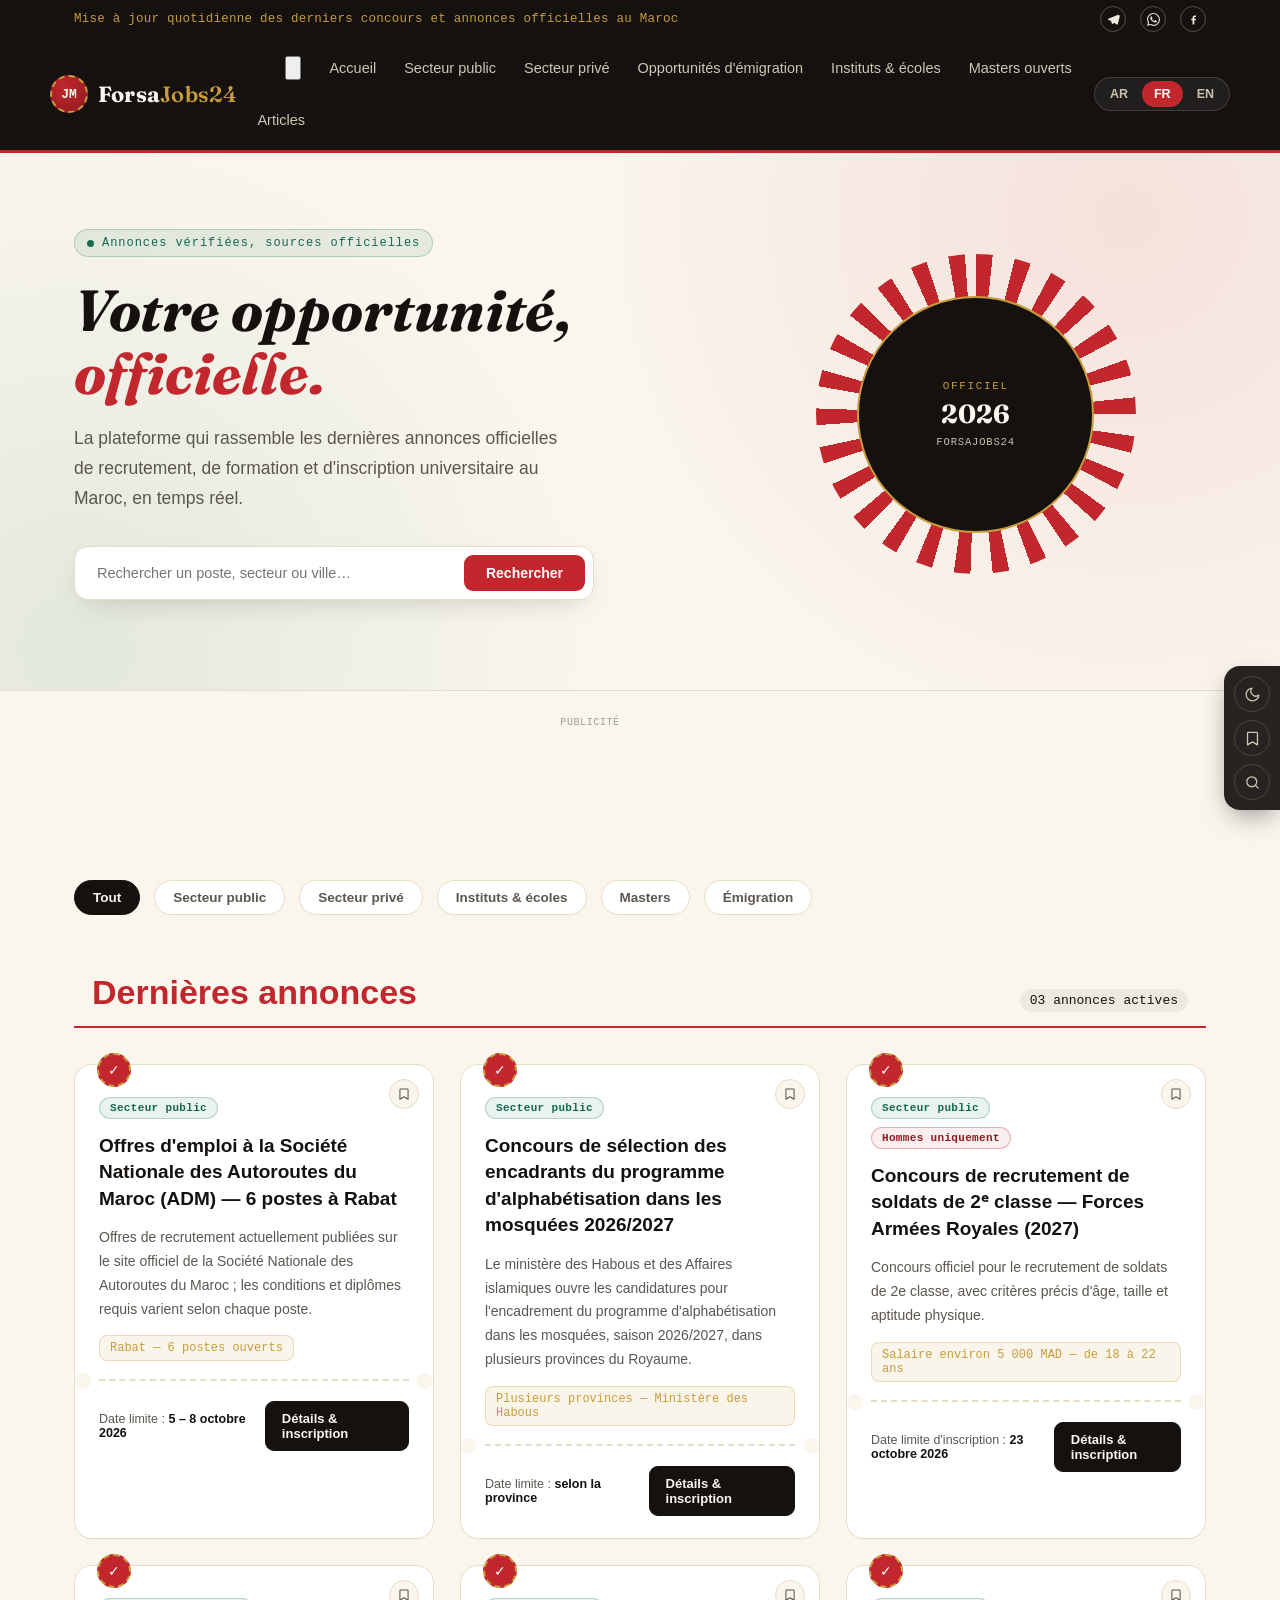
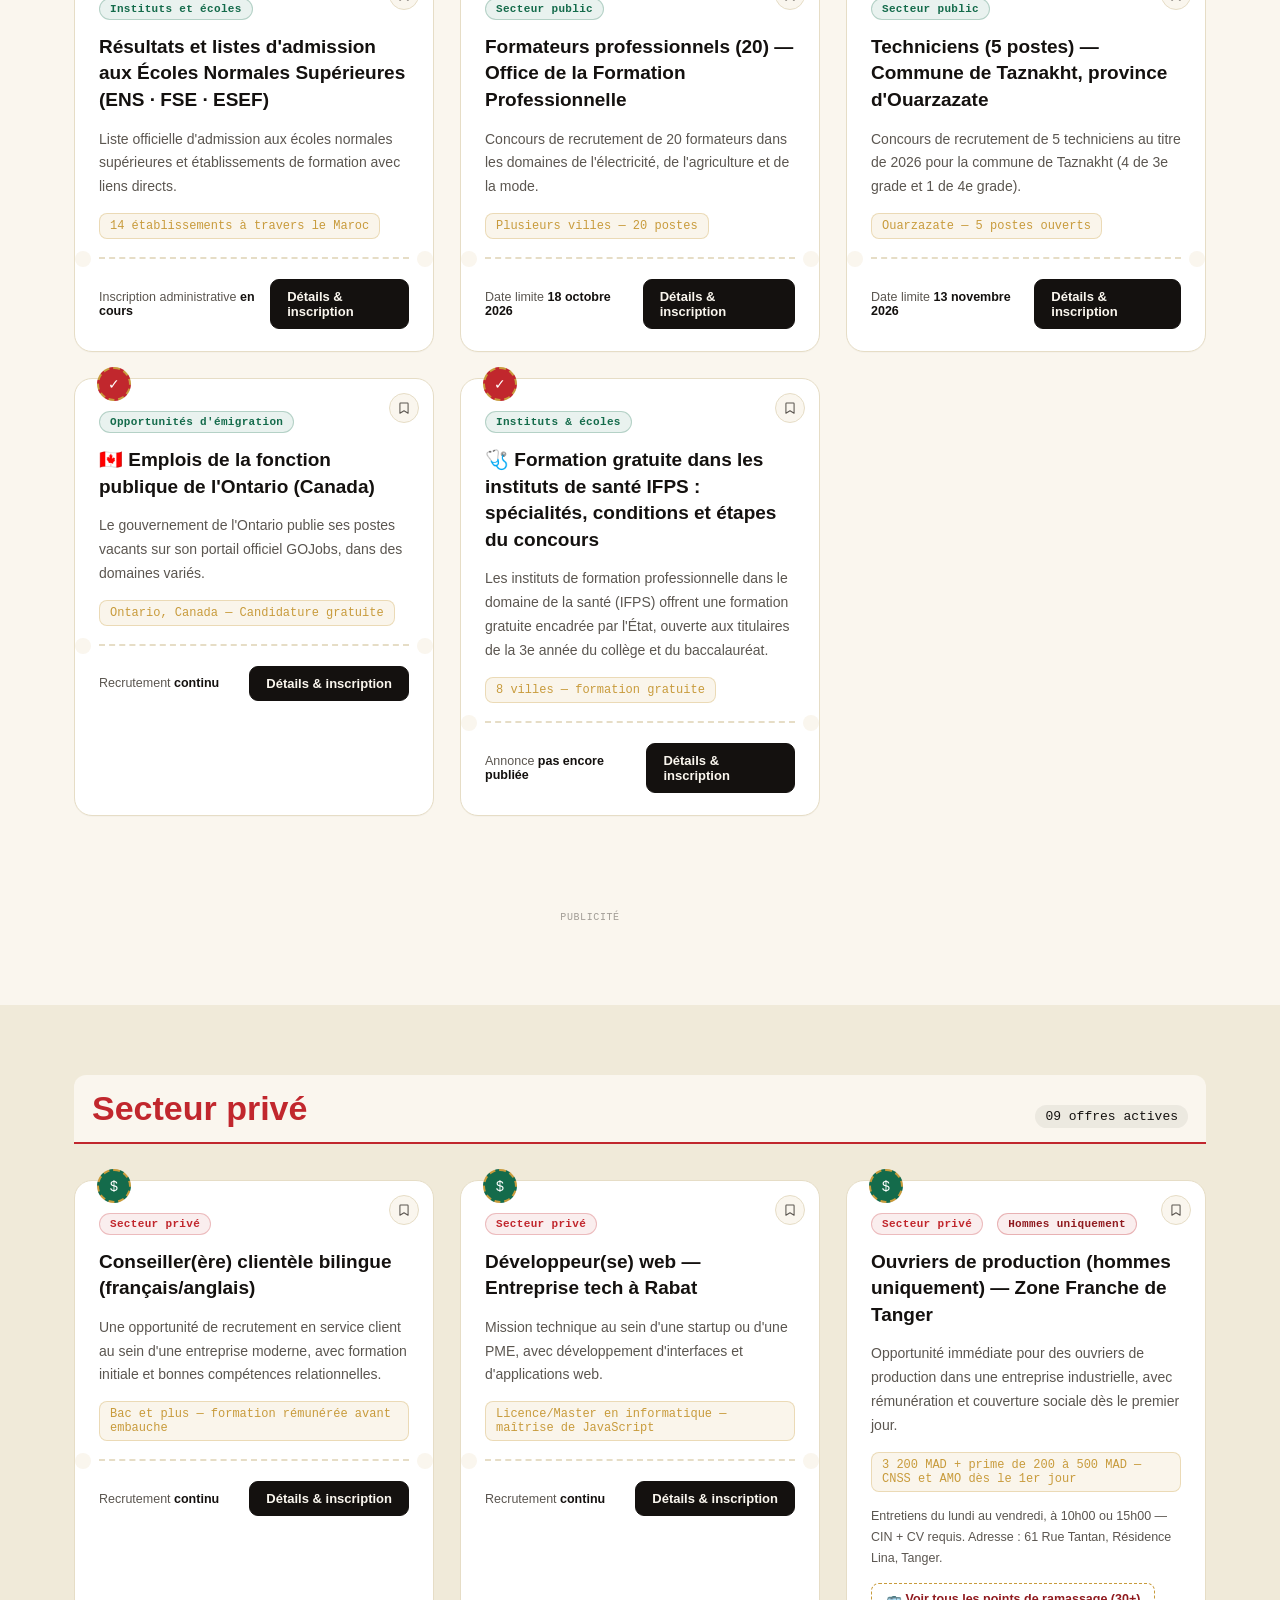
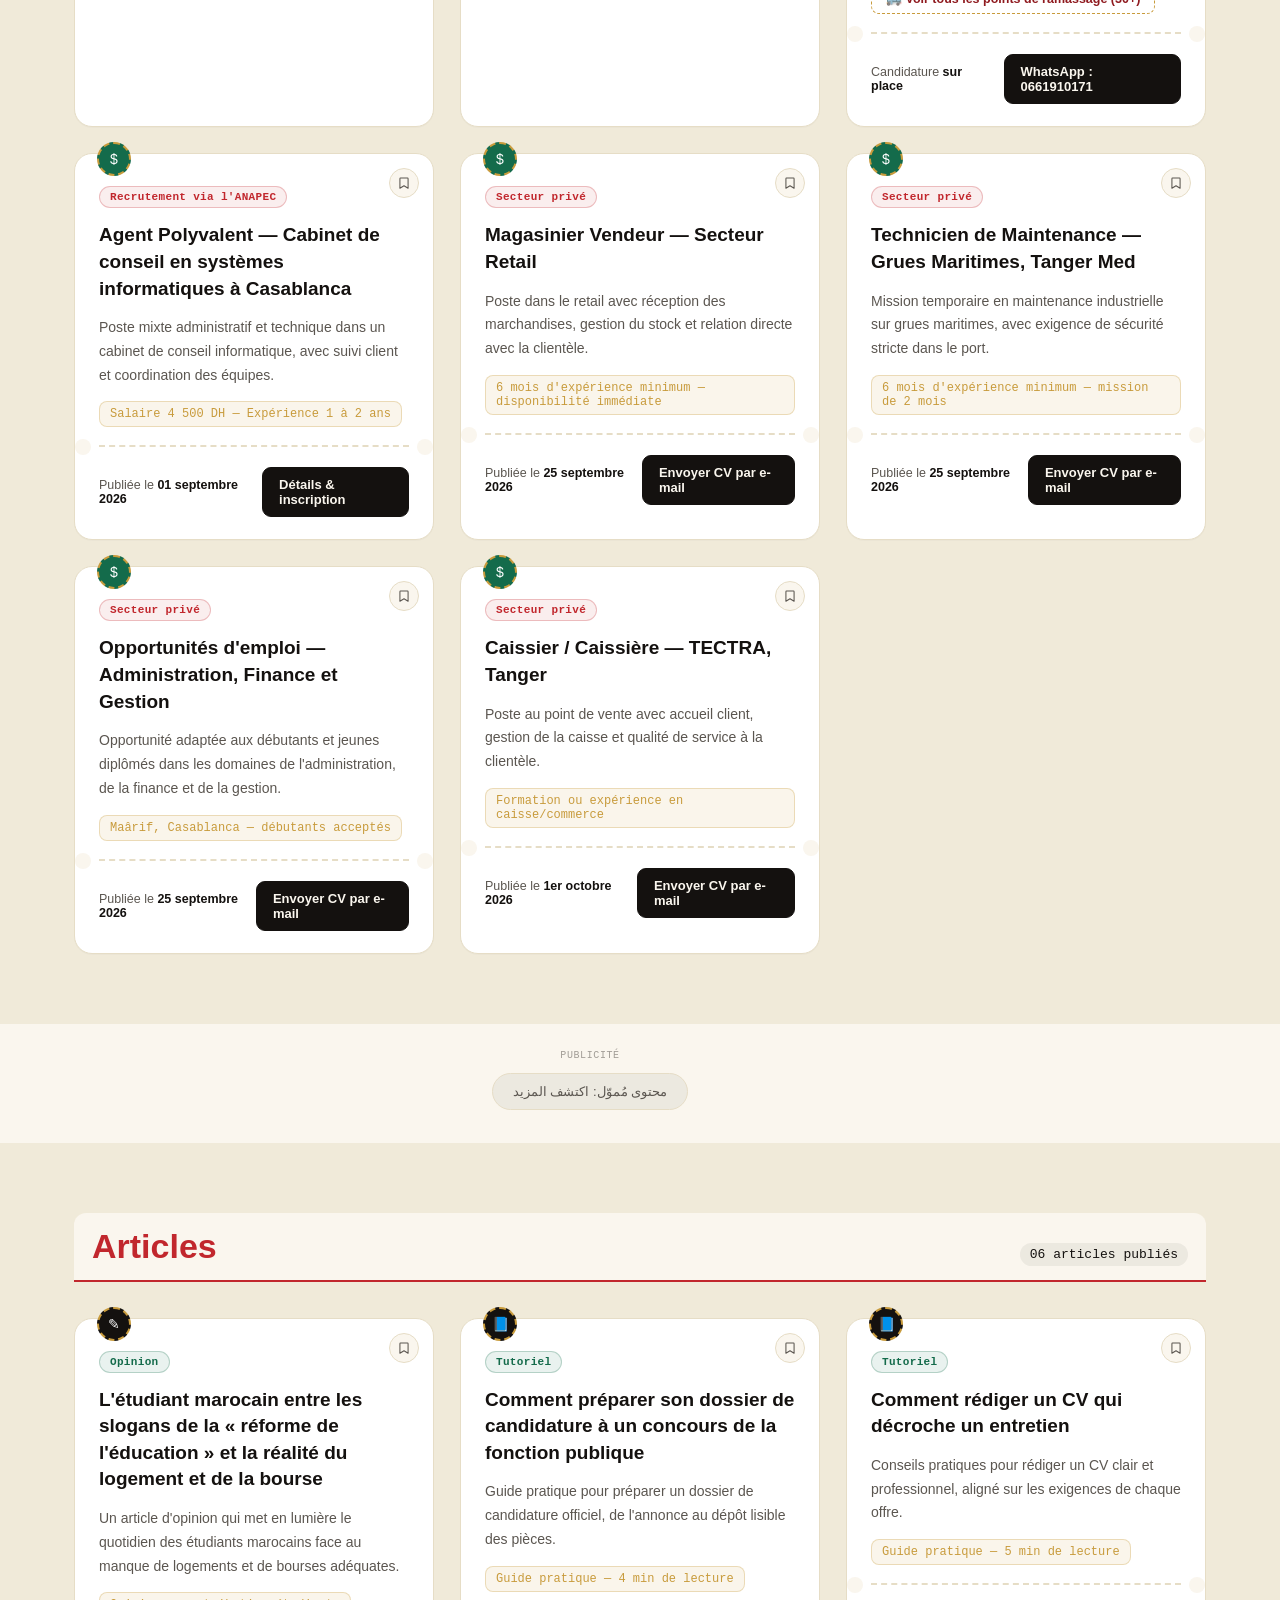
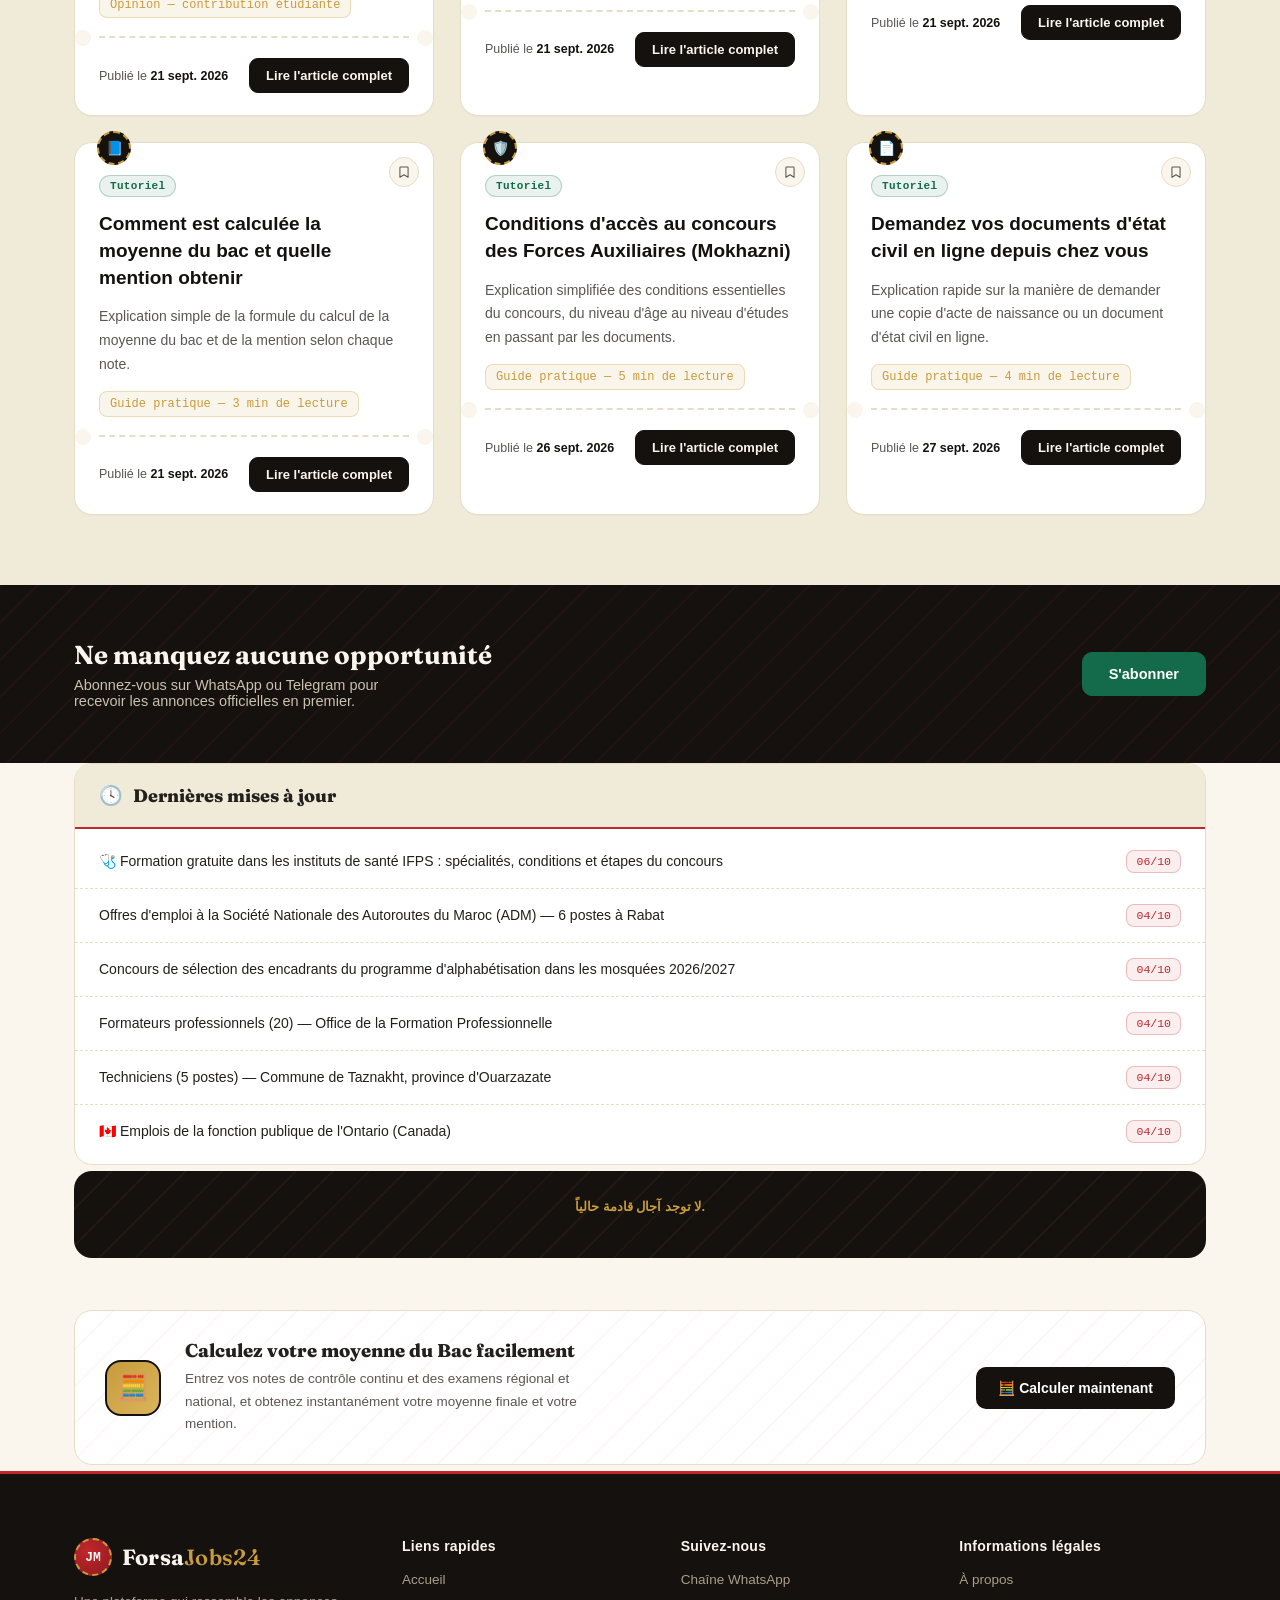
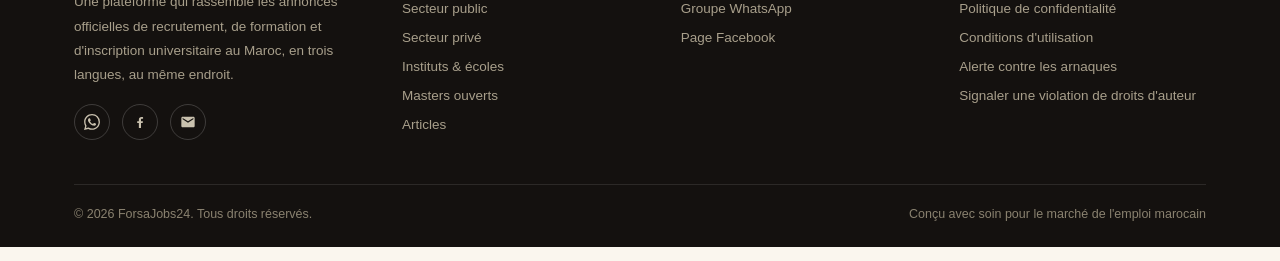
==== commit f27b5313: "Add files via upload" ====
--- a/index.html
+++ b/index.html
@@ -256,21 +256,6 @@
           </div>
         </article>
 
-        <article class="card reveal" data-job-id="p2" data-category="private" data-posted="2026-08-12">
-          <button type="button" class="save-btn" data-save-btn data-job-id="p2" aria-label="save">
-            <svg viewBox="0 0 24 24" fill="none" stroke="currentColor" stroke-width="1.8" stroke-linecap="round" stroke-linejoin="round"><path d="M6 3.5h12a1 1 0 0 1 1 1V21l-7-4.2L5 21V4.5a1 1 0 0 1 1-1z"/></svg>
-          </button>
-          <div class="badge" style="background:var(--green);border-color:var(--gold);">$</div>
-          <div class="tag-row"><span class="tag" style="color:var(--red);background:rgba(193,39,45,.08);border-color:rgba(193,39,45,.25);" data-i18n="p2tag">القطاع الخاص</span></div>
-          <h3 data-i18n="p2title">مندوب(ة) تجاري(ة) — قطاع التوزيع</h3>
-          <p data-i18n="p2desc"></p>
-          <span class="meta" data-i18n="p2meta">خبرة سنة على الأقل — رخصة السياقة إجبارية</span>
-          <div class="perforation"></div>
-          <div class="card-foot">
-            <span class="deadline" data-i18n-html="p2deadline">التوظيف <b>مستمر</b></span>
-            <a href="#" class="apply-btn" data-i18n="applyBtn">التفاصيل والتسجيل</a>
-          </div>
-        </article>
 
         <article class="card reveal" data-job-id="p3" data-category="private" data-posted="2026-08-10">
           <button type="button" class="save-btn" data-save-btn data-job-id="p3" aria-label="save">
@@ -898,22 +883,5 @@
 
 <script src="script.js"></script>
 <script src="jobs-loader.js"></script>
-<!-- Adsterra Social Bar: يُحمَّل بعد أول تفاعل للزائر حتى لا يغطي الصفحة عند الدخول -->
-<script>
-(function(){
-  var done=false;
-  function load(){
-    if(done)return; done=true;
-    var s=document.createElement('script');
-    s.src='https://windowthrilling.com/ef/93/39/ef9339e011625c7f5ea89b9042105c55.js';
-    s.async=true;
-    document.body.appendChild(s);
-  }
-  ['scroll','touchstart','click'].forEach(function(e){
-    window.addEventListener(e,load,{once:true,passive:true});
-  });
-  setTimeout(load,15000);
-})();
-</script>
 </body>
 </html>
--- a/style.css
+++ b/style.css
@@ -294,7 +294,7 @@
     display:flex;align-items:center;justify-content:center;
     color:#fff;font-size:14px;
   }
-  .tag-row{display:flex;justify-content:space-between;align-items:center;gap:10px;margin-top:6px;}
+  .tag-row{display:flex;flex-wrap:wrap;justify-content:space-between;align-items:center;gap:8px 10px;margin-top:6px;padding-inline-end:44px;}
   .tag{
     font-family:var(--font-mono);font-size:11px;font-weight:600;letter-spacing:.03em;
     color:var(--green);background:rgba(20,107,75,.09);
@@ -582,6 +582,10 @@
     padding:5px 10px;border-radius:8px;
   }
   .jd-legal .legal-intro{margin:0 0 26px;padding-bottom:22px;}
+  .jd-legal a:not(.jd-cta){color:var(--red);font-weight:600;text-decoration:underline;text-underline-offset:3px;word-break:break-word;}
+  .jd-legal li a:not(.jd-cta){display:inline-block;padding:6px 0;}
+  .jd-fig{margin:14px 0 6px;}
+  .jd-fig img{display:block;width:100%;height:auto;border-radius:14px;border:1px solid rgba(20,17,15,.1);background:#f3efe6;}
   .jd-legal .legal-section{margin-bottom:26px;}
   .jd-legal .legal-section:last-of-type{margin-bottom:0;}
   .jd-cta{
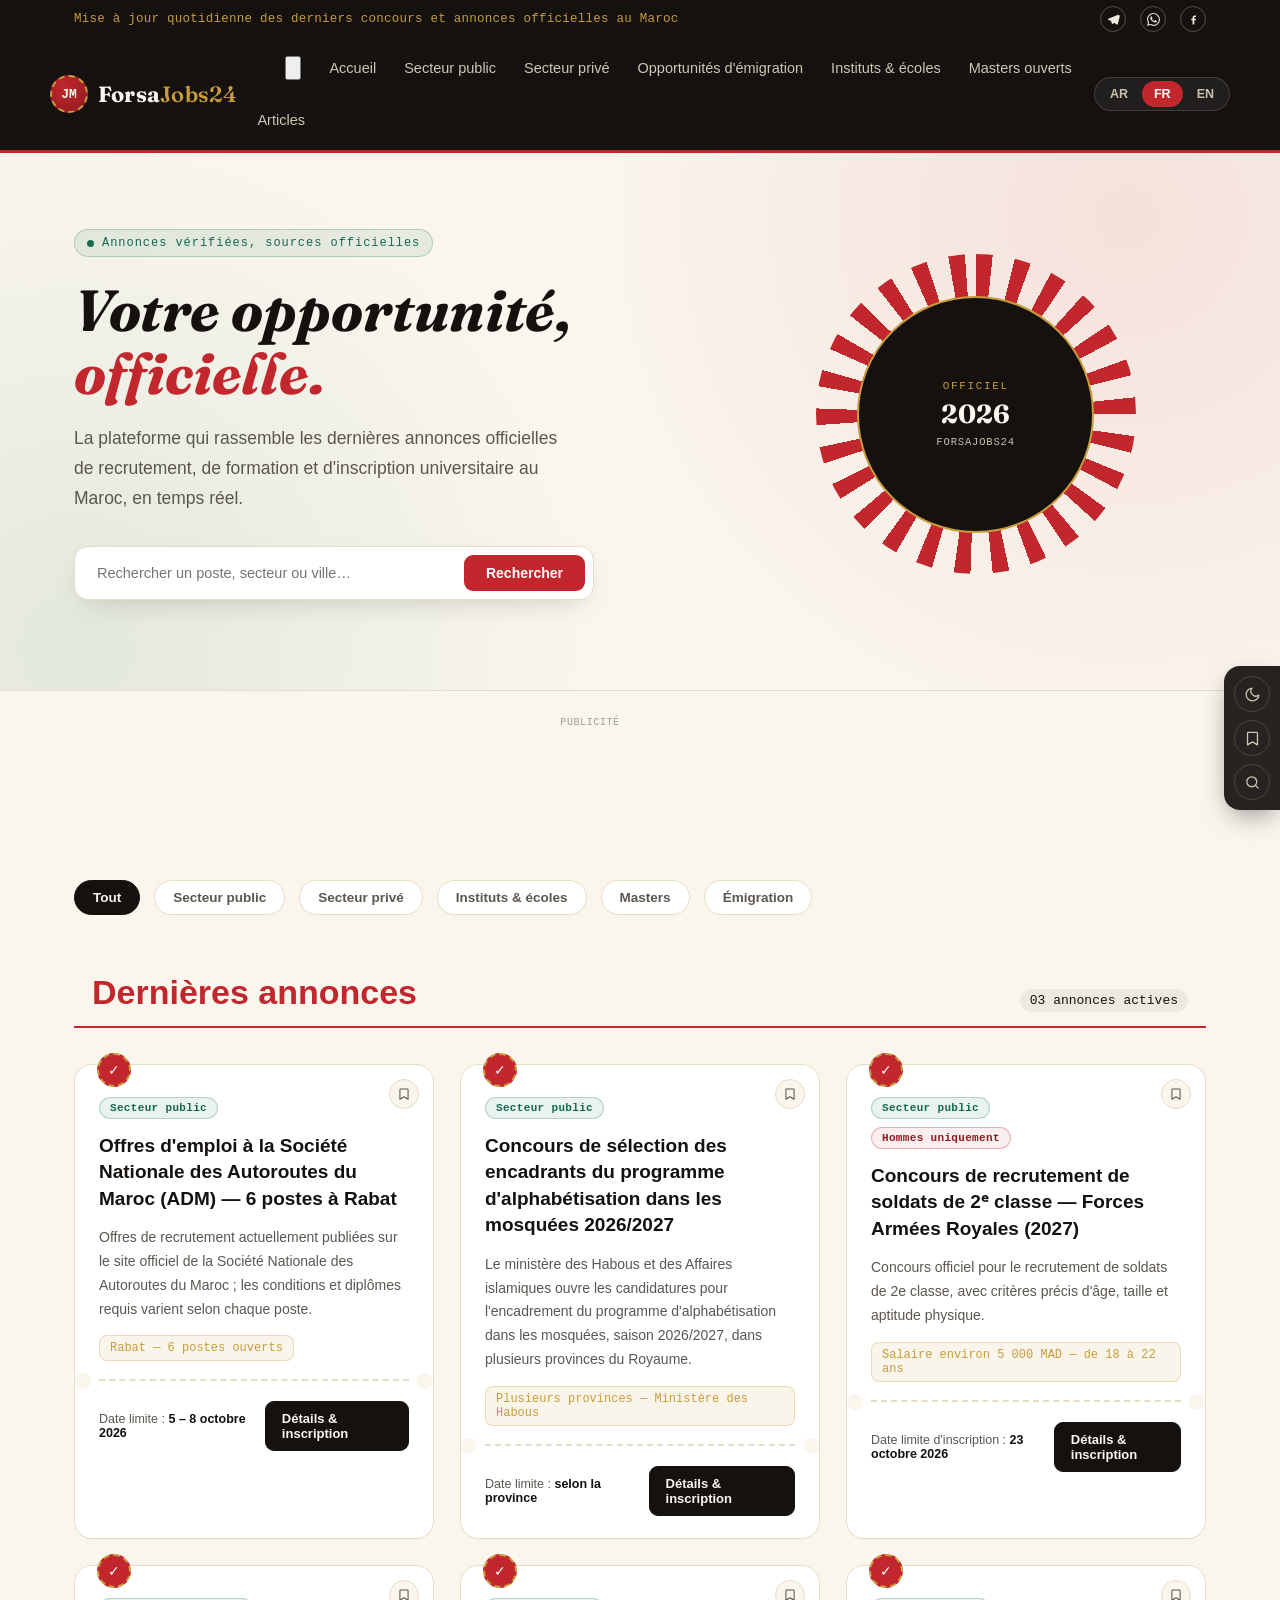
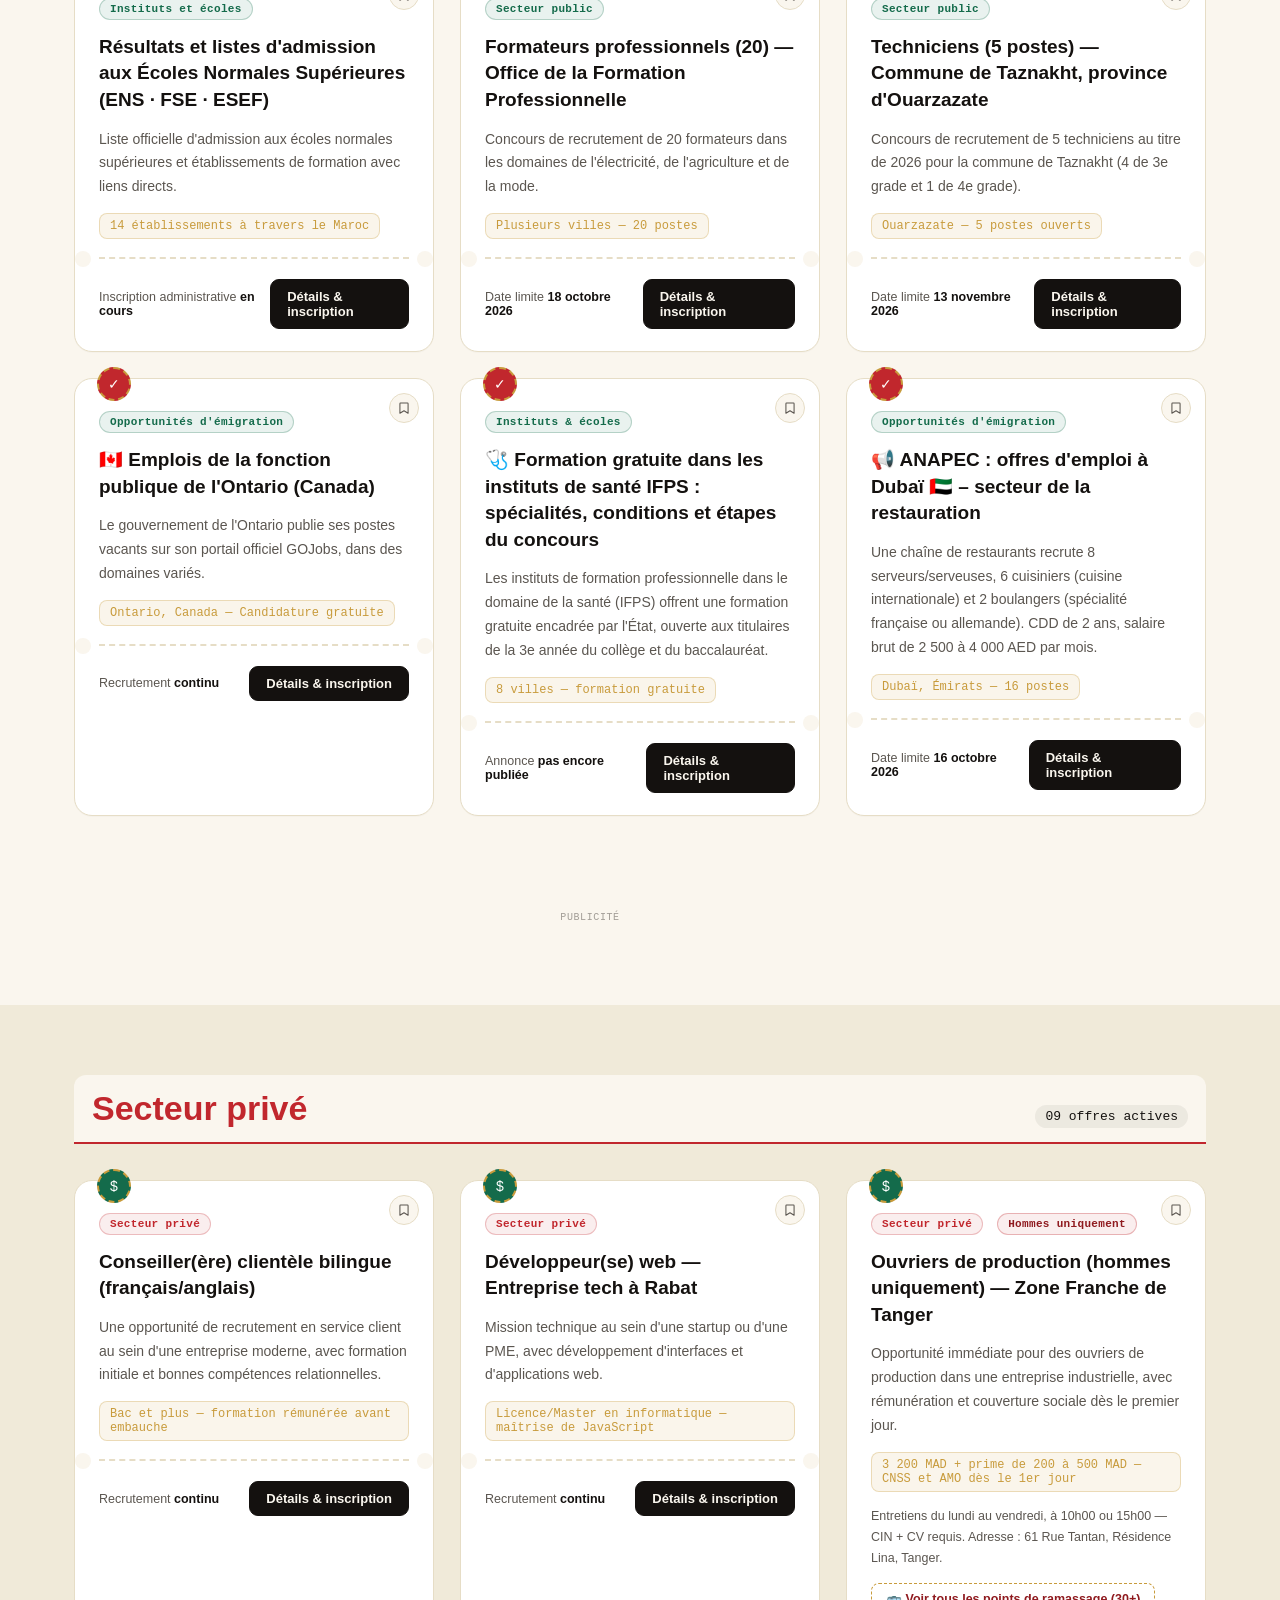
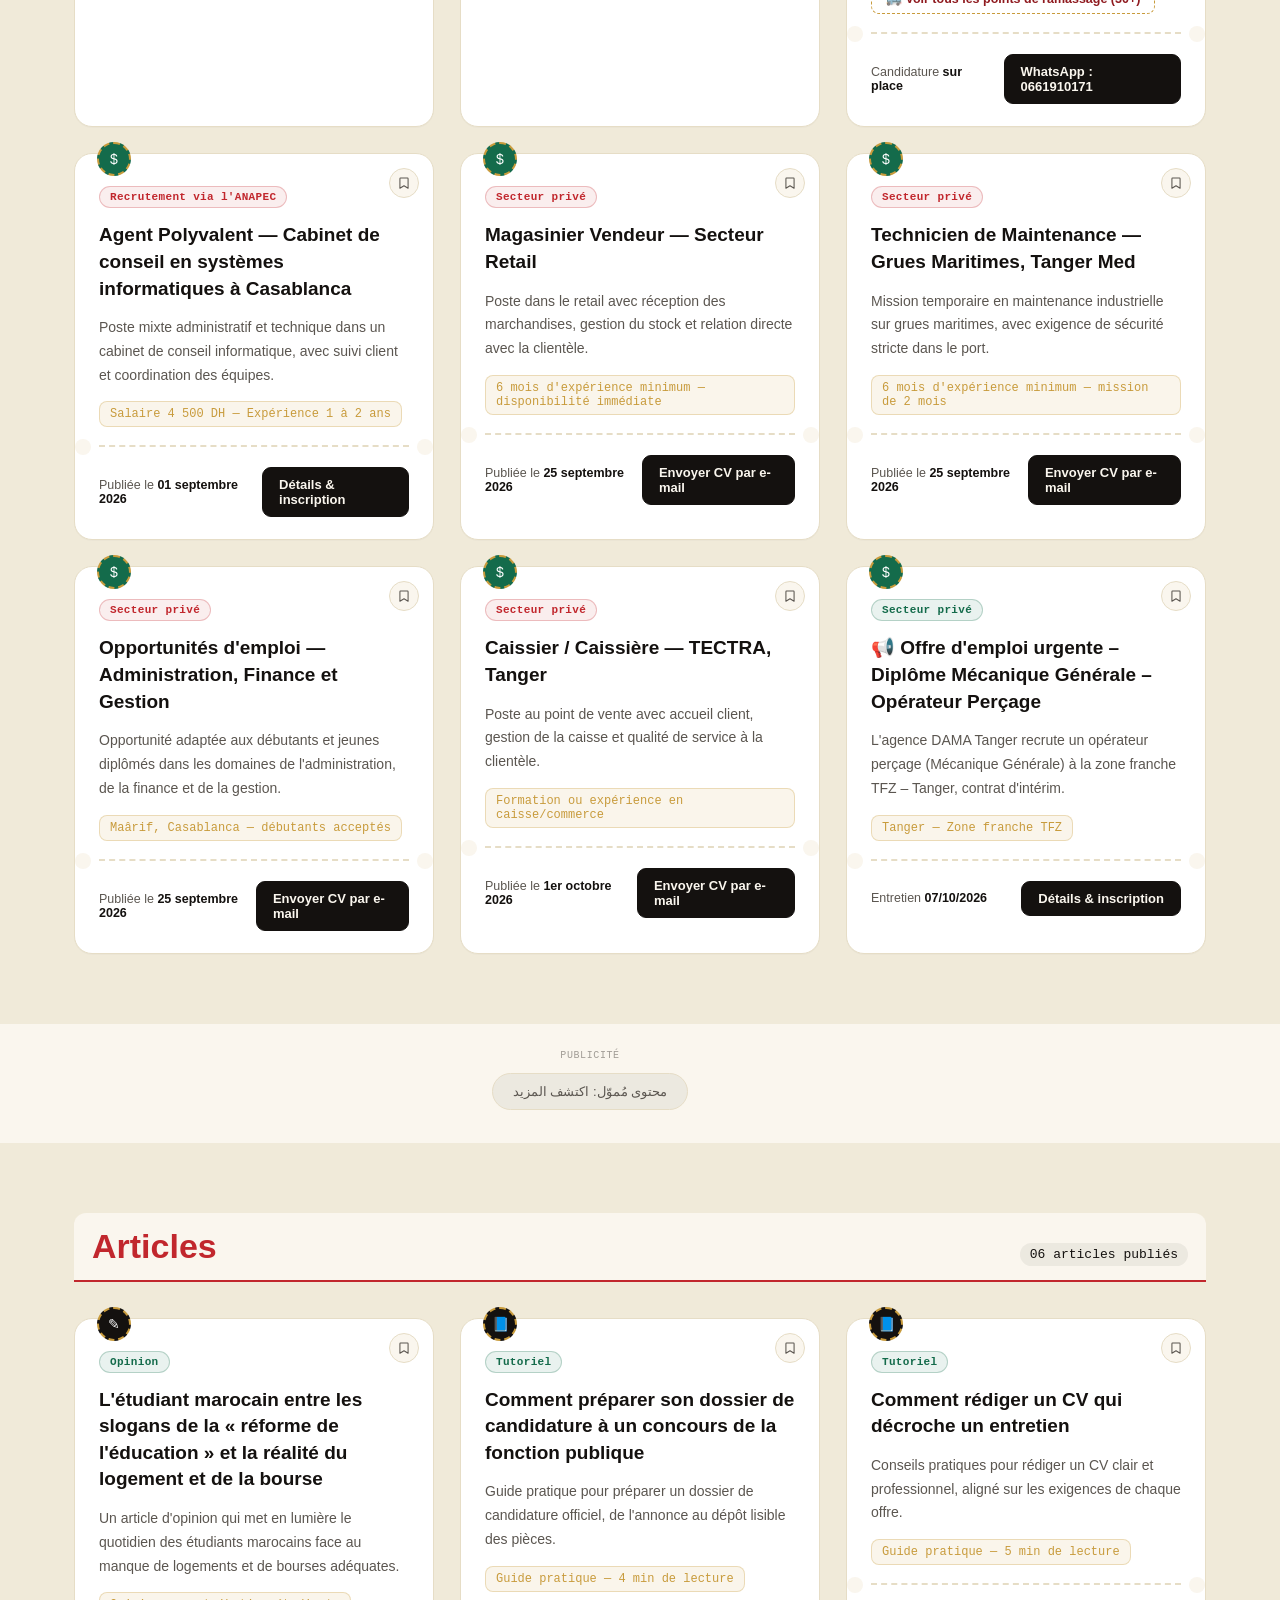
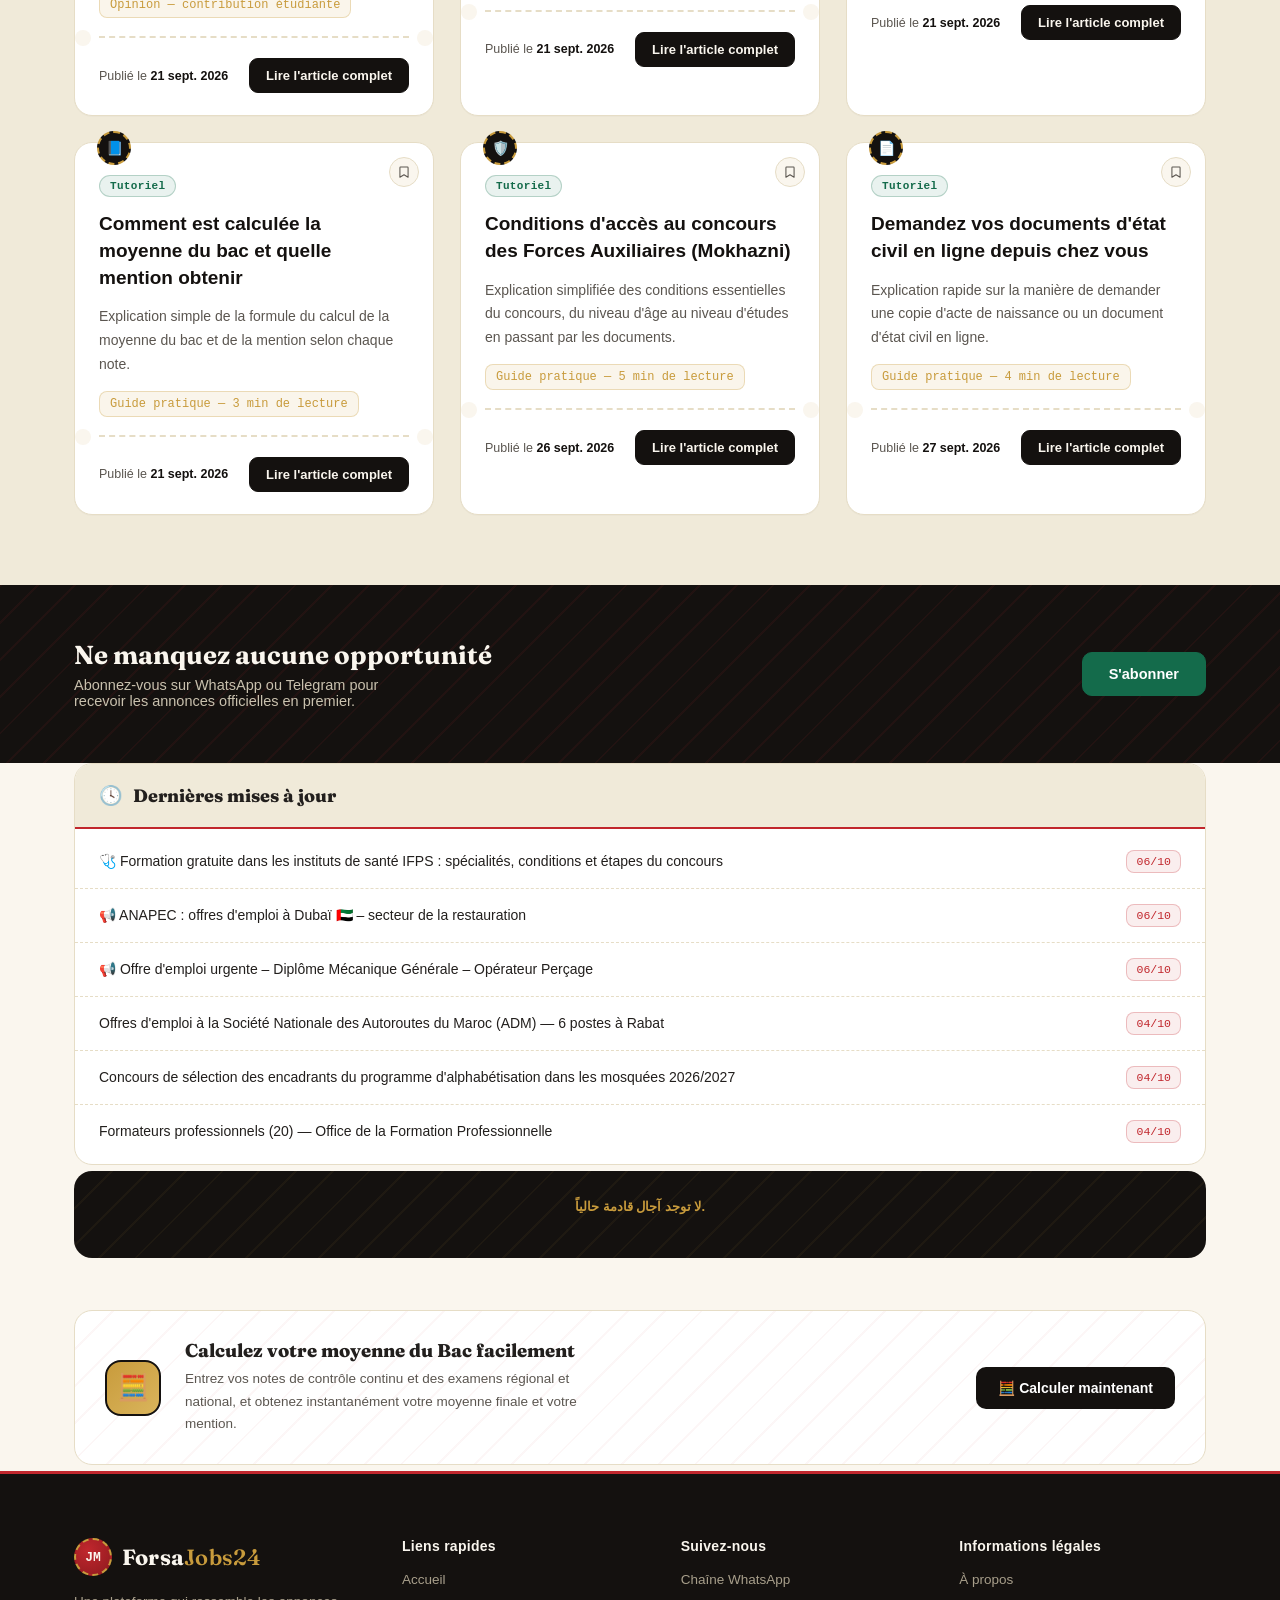
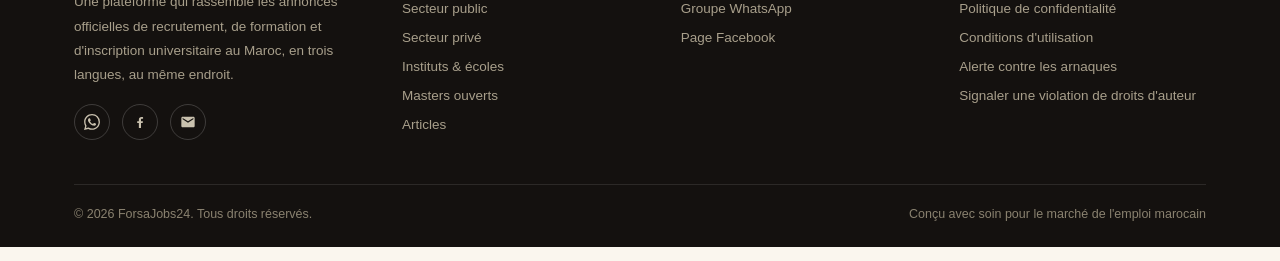
==== commit a44cf103: "Add files via upload Signed-off-by: attif benmo  <forsajobs.contact@gmail.com>" ====
--- a/index.html
+++ b/index.html
@@ -70,6 +70,9 @@
         <button data-lang="fr" class="active">FR</button>
         <button data-lang="en">EN</button>
       </div>
+      <button class="burger" id="menuBurger" aria-label="menu" aria-expanded="false">
+        <svg viewBox="0 0 24 24" fill="none" stroke="currentColor" stroke-width="2" stroke-linecap="round"><path d="M4 7h16M4 12h16M4 17h16"/></svg>
+      </button>
     </div>
   </div>
 </header>
@@ -91,7 +94,6 @@
           <svg viewBox="0 0 24 24" fill="none" stroke="currentColor" stroke-width="1.8" stroke-linecap="round" stroke-linejoin="round"><circle cx="11" cy="11" r="7"/><path d="m20 20-3.2-3.2"/></svg>
         </button>
       </div>
-    <button class="burger" aria-label="menu">☰</button>
   </div>
 </div>
 
--- a/style.css
+++ b/style.css
@@ -159,7 +159,9 @@
   }
   .lang-switch button.active{background:var(--red);color:#fff;}
 
-  .burger{display:none;background:none;border:none;color:var(--cream);font-size:22px;}
+  .burger{display:none;width:38px;height:38px;border-radius:50%;background:transparent;border:1px solid rgba(255,255,255,.22);color:var(--cream);align-items:center;justify-content:center;padding:0;transition:border-color .2s, background .2s;}
+  .burger svg{width:18px;height:18px;}
+  .burger:hover,.burger[aria-expanded="true"]{border-color:var(--gold);background:rgba(255,255,255,.08);}
 
   /* ============ HERO ============ */
   .hero{
@@ -725,14 +727,6 @@
   }
   .dock.open .dock-tools{max-width:64px;opacity:1;pointer-events:auto;padding:10px 10px;}
   .dock .icon-group{flex-direction:column;gap:8px;}
-  .dock .burger{
-    display:none;width:36px;height:36px;border-radius:50%;
-    border:1px solid rgba(255,255,255,.16);color:#cfc7b4;font-size:18px;line-height:1;
-    align-items:center;justify-content:center;padding:0;
-  }
-  @media (max-width:920px){
-    .dock .burger{display:flex;}
-  }
   @media (min-width:921px){
     .dock-handle{display:none;}
     .dock{top:auto;bottom:90px;transform:none;}
@@ -744,46 +738,34 @@
   .reveal.show{opacity:1;transform:none;}
 
   @media (max-width:920px){
-    nav.links{display:none;}
-    .burger{display:block;}
-    .hero .wrap{grid-template-columns:1fr;}
-    .seal-wrap{order:-1;}
-    .seal{width:190px;margin:0 auto 10px;}
-    .grid{grid-template-columns:repeat(2,1fr);}
-    .foot-grid{grid-template-columns:1fr;gap:30px;}
-    .topbar .ticker{max-width:180px;}
-
+    /* القائمة = بطاقة عائمة بجانب شريط الأدوات */
+    nav.links{
+      display:flex;flex-direction:column;
+      position:fixed;top:96px;left:14px;right:auto;
+      width:min(260px,calc(100vw - 28px));
+      max-height:calc(100vh - 140px);overflow-y:auto;
+      background:var(--ink);padding:10px 18px 16px;z-index:75;
+      border:1px solid rgba(239,233,219,.16);border-radius:18px;
+      box-shadow:0 18px 44px -10px rgba(0,0,0,.6);
+      opacity:0;visibility:hidden;pointer-events:none;
+      transform:translateY(-8px) scale(.96);transform-origin:var(--ax,30px) top;
+      transition:opacity .2s ease, transform .22s ease, visibility 0s linear .22s;
+    }
+    nav.links::after{ /* سهم صغير يشير إلى زر القائمة */
+      content:"";position:absolute;top:-7px;left:var(--ax,30px);width:12px;height:12px;
+      margin-left:-6px;background:var(--ink);
+      border-top:1px solid rgba(239,233,219,.16);
+      border-left:1px solid rgba(239,233,219,.16);
+      transform:rotate(45deg);
+    }
     nav.links.mobile-open{
-      display:flex;flex-direction:column;
-      position:absolute;top:68px;inset-inline-start:0;inset-inline-end:0;
-      background:var(--ink);padding:8px 24px 22px;z-index:60;
-      border-bottom:2px solid var(--red);
-      box-shadow:0 20px 40px -18px rgba(0,0,0,.5);
-      touch-action:none;
-      max-height:calc(100vh - 68px);overflow-y:auto;
+      opacity:1;visibility:visible;pointer-events:auto;
+      transform:none;
+      transition:opacity .2s ease, transform .22s ease, visibility 0s;
     }
-    .drag-handle{
-      display:none;
-    }
-    nav.links.mobile-open .drag-handle{
-      display:block;
-      width:42px;height:5px;border-radius:999px;
-      background:rgba(239,233,219,.35);
-      margin:6px auto 16px;
-      cursor:grab;
-    }
-    .drawer-close{display:none;}
-    nav.links.mobile-open .drawer-close{
-      display:flex;align-items:center;justify-content:center;
-      position:absolute;top:14px;inset-inline-end:18px;
-      width:34px;height:34px;border-radius:50%;
-      background:var(--cream);border:1px solid var(--border-c);
-      color:var(--ink);transition:background .2s, transform .2s;
-    }
-    .drawer-close svg{width:16px;height:16px;}
-    .drawer-close:hover{background:var(--red);color:#fff;border-color:var(--red);}
-    .drawer-close:active{transform:scale(.92);}
-    nav.links.mobile-open a{padding:10px 0;border-bottom:1px dashed rgba(239,233,219,.12);}
+    .drag-handle,.drawer-close{display:none !important;}
+    nav.links a{padding:11px 0;border-bottom:1px dashed rgba(239,233,219,.12);font-size:15px;}
+    nav.links a:last-of-type{border-bottom:none;}
   }
 
   /* ============ PHONE (portrait tablets / large phones) ============ */
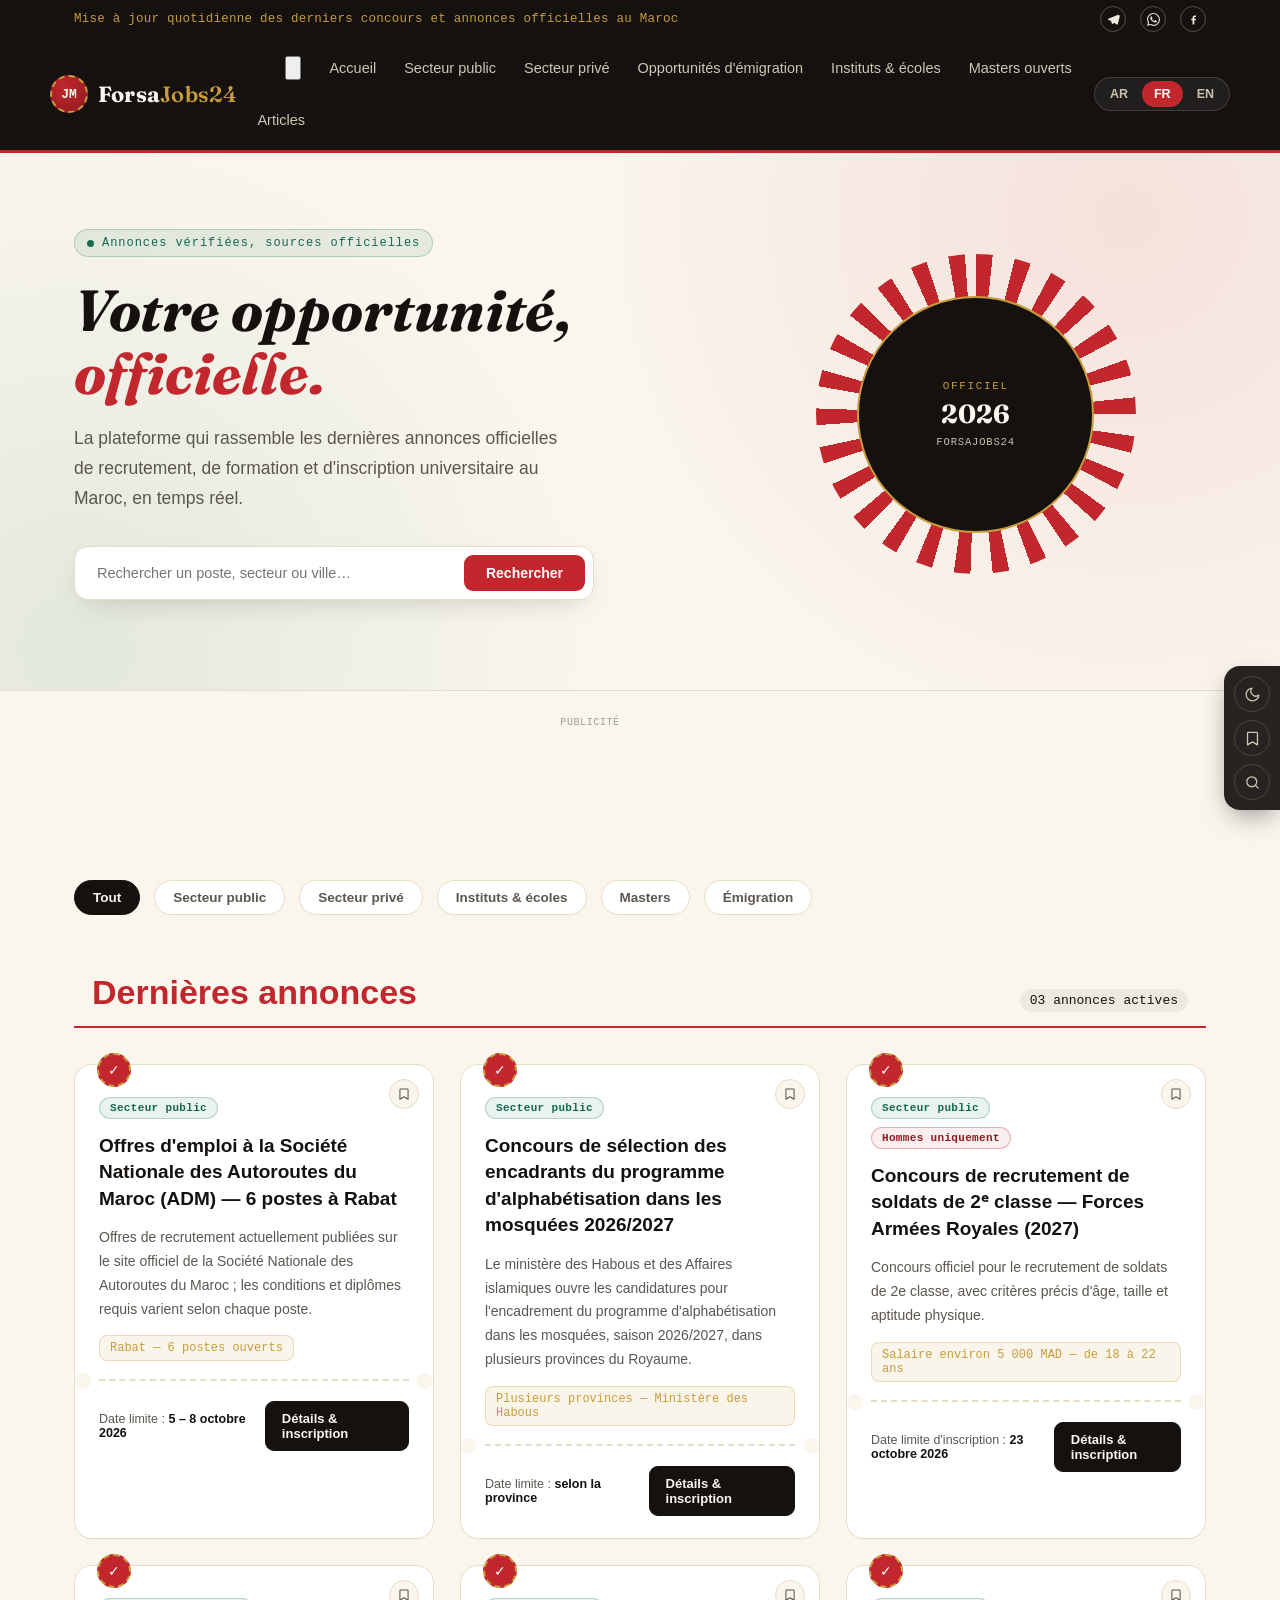
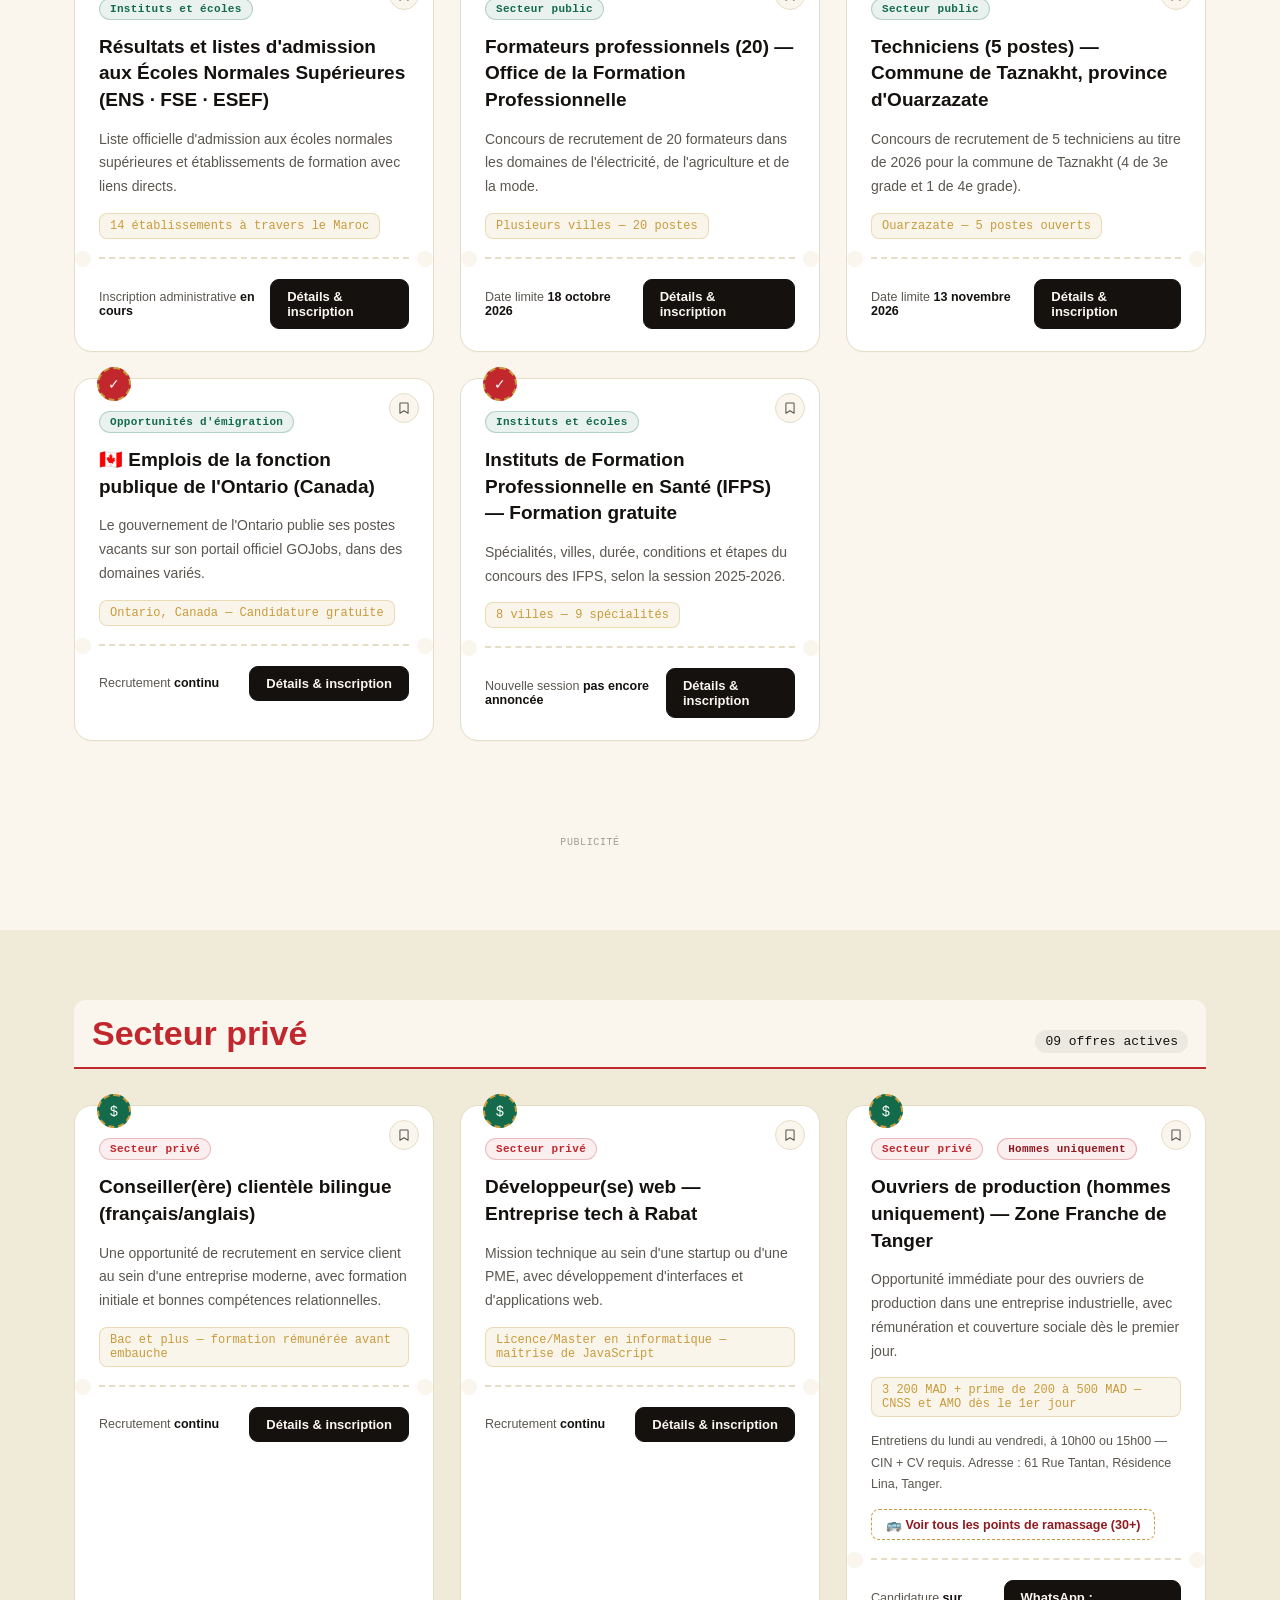
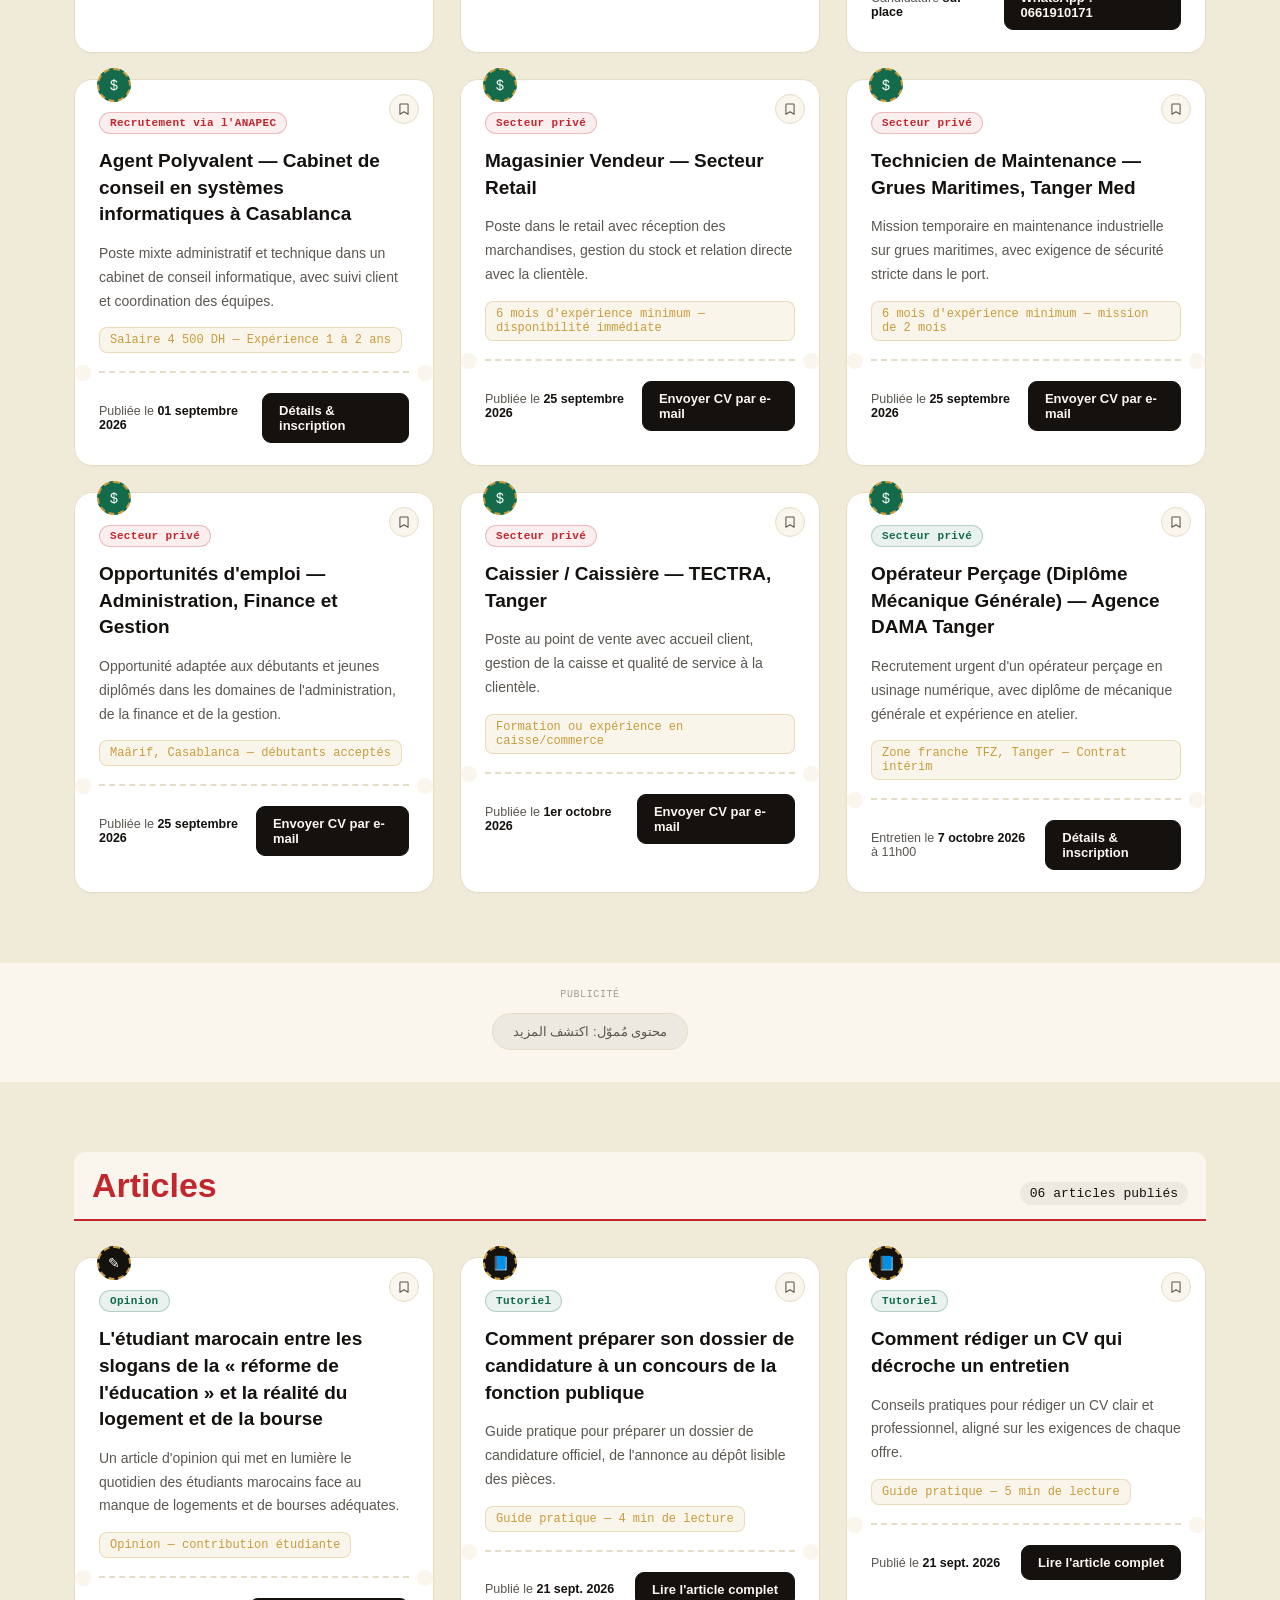
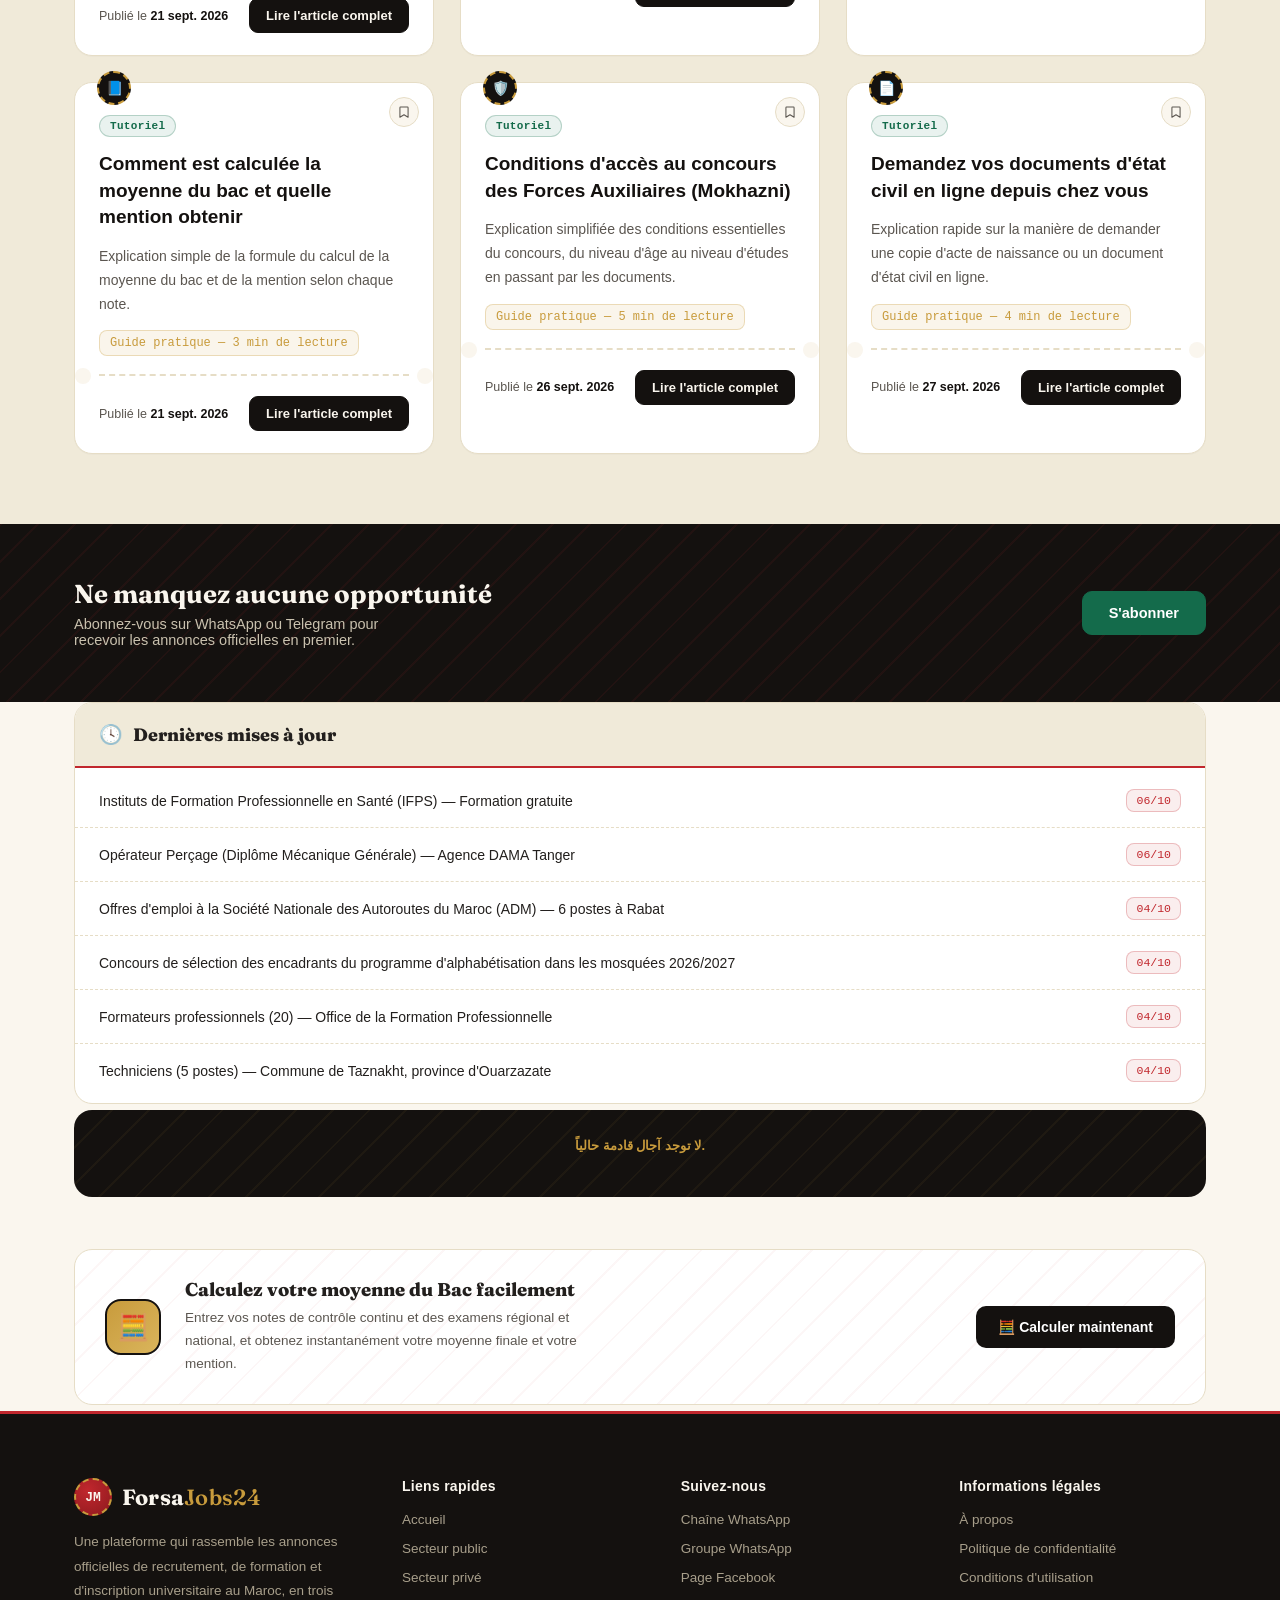
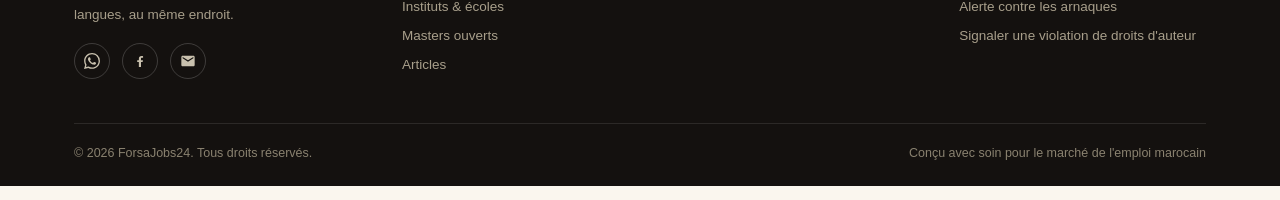
==== commit cbfc14f4: "Add files via upload Signed-off-by: attif benmo  <forsajobs.contact@gmail.com>" ====
--- a/index.html
+++ b/index.html
@@ -17,7 +17,893 @@
 <link rel="preconnect" href="https://fonts.googleapis.com">
 <link rel="preconnect" href="https://fonts.gstatic.com" crossorigin>
 <link href="https://fonts.googleapis.com/css2?family=Tajawal:wght@700;800;900&family=Cairo:wght@400;500;600;700&family=Fraunces:ital,opsz,wght@0,9..144,500;0,9..144,600;0,9..144,700;0,9..144,900;1,100..900&display=swap" rel="stylesheet">
-<link rel="stylesheet" href="style.css">
+<style>
+:root{
+    color-scheme:light;
+    --red:#C1272D;
+    --red-dark:#8f1a1f;
+    --ink:#14110F;
+    --heading:#14110F;
+    --cream:#FAF6EE;
+    --border-c:#e6ddc6;
+    --chip-bg:rgba(20,17,15,.06);
+    --paper:#FAF6EE;
+    --paper-soft:#F0EAD9;
+    --gold:#C89B3C;
+    --green:#146B4B;
+    --text:#221F1D;
+    --text-soft:#5b5650;
+    --card:#FFFFFF;
+    --radius:18px;
+    --font-ar-head:'Tajawal',sans-serif;
+    --font-ar-body:'Cairo',sans-serif;
+    --font-la-head:'Fraunces',serif;
+    --font-la-body:'Inter',sans-serif;
+    --font-mono:'IBM Plex Mono',monospace;
+  }
+
+  body[data-theme="dark"]{
+    color-scheme:dark;
+    --heading:#F3EEE1;
+    --border-c:#3a352c;
+    --chip-bg:rgba(255,255,255,.08);
+    --paper:#1B1815;
+    --paper-soft:#211D18;
+    --text:#EAE3D2;
+    --text-soft:#B4AB98;
+    --card:#242019;
+  }
+
+  *{box-sizing:border-box;}
+  html{scroll-behavior:smooth;}
+  body{
+    margin:0;
+    background:var(--paper);
+    color:var(--text);
+    font-family:var(--font-ar-body);
+    -webkit-font-smoothing:antialiased;
+    overflow-x:hidden;
+    transition:background .3s ease, color .3s ease;
+  }
+  body[lang="fr"], body[lang="en"]{
+    font-family:var(--font-la-body);
+  }
+  body[lang="fr"] .head, body[lang="en"] .head{ font-family:var(--font-la-head); }
+  body[lang="ar"] .head{ font-family:var(--font-ar-head); }
+
+  @media (prefers-reduced-motion: reduce){
+    *{animation-duration:.001ms !important; transition-duration:.001ms !important; scroll-behavior:auto !important;}
+  }
+
+  a{color:inherit;text-decoration:none;}
+  img{max-width:100%;display:block;}
+  button{font:inherit;cursor:pointer;}
+
+  .wrap{max-width:1180px;margin:0 auto;padding:0 24px;}
+
+  /* ============ TOPBAR ============ */
+  .topbar{
+    background:var(--ink);
+    color:#efe9db;
+    font-family:var(--font-mono);
+    font-size:12.5px;
+    letter-spacing:.02em;
+  }
+  .topbar .wrap{
+    display:flex;justify-content:space-between;align-items:center;
+    height:38px;
+    gap:16px;
+  }
+  .topbar .ticker{
+    color:var(--gold);
+    white-space:nowrap;
+    overflow:hidden;
+    text-overflow:ellipsis;
+  }
+  .topbar .social{display:flex;gap:14px;flex-shrink:0;}
+  .topbar .social a{
+    display:flex;align-items:center;justify-content:center;
+    width:26px;height:26px;border-radius:50%;
+    border:1px solid rgba(239,233,219,.28);
+    transition:border-color .2s, background .2s;
+  }
+  .topbar .social a:hover{background:rgba(239,233,219,.12); border-color:var(--gold);}
+  .topbar svg{width:13px;height:13px;fill:#efe9db;}
+
+  /* ============ HEADER ============ */
+  header.site{
+    background:var(--ink);
+    color:var(--cream);
+    border-bottom:3px solid var(--red);
+  }
+  .nav{
+    display:flex;align-items:center;justify-content:space-between;
+    padding:18px 0;
+    gap:20px;
+  }
+  .brand{display:flex;align-items:center;gap:10px;}
+  .brand-mark{
+    width:38px;height:38px;border-radius:50%;
+    background:radial-gradient(circle at 35% 30%, var(--red) 0%, var(--red-dark) 100%);
+    border:2px dashed var(--gold);
+    display:flex;align-items:center;justify-content:center;
+    color:var(--cream);
+    font-family:var(--font-mono);
+    font-weight:600;font-size:13px;
+    flex-shrink:0;
+  }
+  .brand-name{font-family:var(--font-la-head);font-weight:700;font-size:22px;letter-spacing:.01em;color:var(--cream);}
+  .brand-name b{color:var(--gold);font-weight:600;}
+
+  nav.links{display:flex;gap:28px;flex-wrap:wrap;}
+  nav.links a{
+    font-size:14.5px;font-weight:500;color:#cfc7b4;
+    position:relative;padding:4px 0;
+    transition:color .2s;
+  }
+  nav.links a:hover{color:var(--cream);}
+  nav.links a::after{
+    content:"";position:absolute;bottom:-2px;inset-inline-start:0;
+    width:0;height:2px;background:var(--red);transition:width .25s;
+  }
+  nav.links a:hover::after{width:100%;}
+
+  .icon-group{display:flex;align-items:center;gap:4px;}
+  .icon-btn{
+    position:relative;
+    width:36px;height:36px;border-radius:50%;
+    background:transparent;border:1px solid rgba(255,255,255,.16);
+    color:#cfc7b4;display:flex;align-items:center;justify-content:center;
+    transition:border-color .2s, color .2s, background .2s, transform .2s;
+  }
+  .icon-btn svg{width:17px;height:17px;}
+  .icon-btn:hover{border-color:var(--gold);color:var(--cream);background:rgba(255,255,255,.06);}
+  .icon-btn:active{transform:scale(.92);}
+  .icon-count{
+    position:absolute;top:-4px;inset-inline-end:-4px;
+    background:var(--red);color:#fff;font-size:10px;font-weight:700;
+    min-width:16px;height:16px;border-radius:999px;
+    display:flex;align-items:center;justify-content:center;
+    padding:0 3px;font-family:var(--font-mono);
+  }
+
+  .lang-switch{
+    display:flex;background:rgba(255,255,255,.06);
+    border:1px solid rgba(255,255,255,.14);
+    border-radius:999px;padding:3px;gap:2px;flex-shrink:0;
+  }
+  .lang-switch button{
+    border:none;background:transparent;color:#c9c1ae;
+    font-size:12.5px;font-weight:600;padding:6px 12px;border-radius:999px;
+    transition:background .2s, color .2s;
+  }
+  .lang-switch button.active{background:var(--red);color:#fff;}
+
+  .burger{display:none;background:none;border:none;color:var(--cream);font-size:22px;}
+  .header-burger{
+    width:40px;height:40px;border-radius:50%;padding:0;flex:none;margin-inline-end:14px;
+    border:1px solid rgba(255,255,255,.22);background:rgba(255,255,255,.04);
+    align-items:center;justify-content:center;transition:background .2s,border-color .2s;
+  }
+  .header-burger svg{width:20px;height:20px;}
+  .header-burger[aria-expanded="true"]{background:var(--red);border-color:var(--red);color:#fff;position:relative;z-index:76;}
+  .header-burger[aria-expanded="true"]::after{
+    content:"";position:absolute;top:45px;left:50%;margin-left:-7px;
+    width:14px;height:14px;background:rgba(20,17,15,.97);
+    border-left:1px solid rgba(255,255,255,.14);border-top:1px solid rgba(255,255,255,.14);
+    transform:rotate(45deg);
+  }
+
+  /* ============ HERO ============ */
+  .hero{
+    position:relative;
+    padding:76px 0 90px;
+    background:
+      radial-gradient(circle at 88% 12%, rgba(193,39,45,.10) 0, transparent 45%),
+      radial-gradient(circle at 6% 92%, rgba(20,107,75,.10) 0, transparent 40%),
+      var(--paper);
+    overflow:hidden;
+    border-bottom:1px solid var(--border-c);
+  }
+  .hero .wrap{display:grid;grid-template-columns:1.15fr .85fr;gap:48px;align-items:center;}
+  .eyebrow{
+    display:inline-flex;align-items:center;gap:8px;
+    font-family:var(--font-mono);font-size:12px;letter-spacing:.08em;
+    color:var(--green);background:rgba(20,107,75,.08);
+    border:1px solid rgba(20,107,75,.25);
+    padding:6px 12px;border-radius:999px;margin-bottom:22px;
+  }
+  .eyebrow .dot{width:7px;height:7px;border-radius:50%;background:var(--green);animation:pulse 1.8s infinite;}
+  @keyframes pulse{0%,100%{opacity:1;}50%{opacity:.35;}}
+
+  h1.head{
+    font-size:clamp(34px,4.6vw,58px);
+    line-height:1.08;
+    margin:0 0 20px;
+    font-weight:900;
+    color:var(--heading);
+  }
+  body[lang="fr"] h1.head, body[lang="en"] h1.head{font-weight:700; font-style:italic;}
+  h1.head em{
+    font-style:normal;color:var(--red);
+  }
+  body[lang="fr"] h1.head em, body[lang="en"] h1.head em{font-style:italic;}
+
+  .hero p.lede{
+    font-size:17.5px;line-height:1.7;color:var(--text-soft);
+    max-width:52ch;margin:0 0 32px;
+  }
+
+  .search-box{
+    display:flex;gap:10px;background:var(--card);
+    border:1.5px solid var(--border-c);border-radius:14px;padding:8px;
+    box-shadow:0 10px 30px -14px rgba(20,17,15,.25);
+    max-width:520px;
+  }
+  .search-box input{
+    flex:1;border:none;outline:none;background:transparent;
+    padding:10px 14px;font-size:14.5px;font-family:inherit;color:var(--text);
+  }
+  .search-box button{
+    background:var(--red);color:#fff;border:none;border-radius:9px;
+    padding:0 22px;font-weight:600;font-size:14px;
+    transition:background .2s, transform .2s;
+  }
+  .search-box button:hover{background:var(--red-dark);transform:translateY(-1px);}
+
+  /* seal / stamp signature element */
+  .seal-wrap{position:relative;display:flex;align-items:center;justify-content:center;}
+  .seal{
+    width:min(320px,80vw);aspect-ratio:1/1;border-radius:50%;
+    position:relative;
+    background:
+      repeating-conic-gradient(from 0deg, var(--red) 0deg 6deg, transparent 6deg 14deg);
+    display:flex;align-items:center;justify-content:center;
+    animation:spin 60s linear infinite;
+  }
+  @keyframes spin{to{transform:rotate(360deg);}}
+  .seal-inner{
+    width:74%;height:74%;border-radius:50%;
+    background:var(--ink);
+    display:flex;align-items:center;justify-content:center;flex-direction:column;
+    color:var(--cream);text-align:center;
+    animation:spin-rev 60s linear infinite;
+    border:2px solid var(--gold);
+  }
+  @keyframes spin-rev{to{transform:rotate(-360deg);}}
+  .seal-inner .top{font-family:var(--font-mono);font-size:11px;letter-spacing:.15em;color:var(--gold);margin-bottom:6px;}
+  .seal-inner .mid{font-family:var(--font-la-head);font-size:26px;font-weight:700;}
+  body[lang="ar"] .seal-inner .mid{font-family:var(--font-ar-head);font-size:24px;}
+  .seal-inner .bot{font-family:var(--font-mono);font-size:10.5px;color:#c9c1ae;margin-top:6px;letter-spacing:.08em;}
+
+  /* ============ SECTION HEADS ============ */
+  .section{padding:70px 0;}
+  .section-head{
+    display:flex;justify-content:space-between;align-items:flex-end;
+    margin-bottom:36px;gap:20px;flex-wrap:wrap;
+    border-bottom:2px solid var(--red);
+    padding:14px 18px;
+    background:var(--paper);
+    border-radius:12px 12px 0 0;
+  }
+  .section-head h2{
+    font-size:clamp(24px,3vw,34px);margin:0;font-weight:800;color:var(--red);
+  }
+  .section-head .num{
+    font-family:var(--font-mono);color:var(--heading);font-size:13px;
+    background:var(--chip-bg);padding:4px 10px;border-radius:999px;
+  }
+
+  /* ============ CARDS ============ */
+  .grid{display:grid;grid-template-columns:repeat(3,1fr);gap:26px;}
+  .card{
+    position:relative;
+    background:var(--card);
+    border:1px solid var(--border-c);
+    border-radius:var(--radius);
+    padding:26px 24px 22px;
+    display:flex;flex-direction:column;gap:14px;
+    box-shadow:0 1px 0 rgba(20,17,15,.02);
+    transition:transform .25s, box-shadow .25s, border-color .25s;
+  }
+  .card:hover{transform:translateY(-5px);box-shadow:0 22px 40px -22px rgba(20,17,15,.28);border-color:var(--red);}
+  .save-btn{
+    position:absolute;top:14px;inset-inline-end:14px;
+    width:30px;height:30px;border-radius:50%;
+    border:1px solid var(--border-c);background:var(--paper);
+    color:var(--text-soft);display:flex;align-items:center;justify-content:center;
+    transition:.2s;z-index:2;
+  }
+  .cat-pill:focus-visible{outline:2px solid var(--red);outline-offset:2px;}
+  .save-btn svg{width:14px;height:14px;}
+  .save-btn:hover{border-color:var(--red);color:var(--red);}
+  .save-btn.saved{color:var(--red);border-color:var(--red);background:rgba(193,39,45,.08);}
+  .save-btn.saved svg{fill:var(--red);}
+
+  .card .badge{
+    position:absolute;top:-12px;inset-inline-start:22px;
+    width:34px;height:34px;border-radius:50%;
+    background:var(--red);border:2px dashed var(--gold);
+    display:flex;align-items:center;justify-content:center;
+    color:#fff;font-size:14px;
+  }
+  .tag-row{display:flex;flex-wrap:wrap;justify-content:space-between;align-items:center;gap:8px 10px;margin-top:6px;padding-inline-end:44px;}
+  .tag{
+    font-family:var(--font-mono);font-size:11px;font-weight:600;letter-spacing:.03em;
+    color:var(--green);background:rgba(20,107,75,.09);
+    border:1px solid rgba(20,107,75,.25);
+    padding:4px 10px;border-radius:999px;
+  }
+  .card h3{
+    margin:0;font-size:19px;line-height:1.4;font-weight:700;color:var(--heading);
+  }
+  .card p{margin:0;font-size:14px;line-height:1.7;color:var(--text-soft);}
+  .meta{
+    font-family:var(--font-mono);font-size:12px;color:var(--gold);
+    background:rgba(200,155,60,.1);border:1px solid rgba(200,155,60,.3);
+    display:inline-block;padding:5px 10px;border-radius:8px;width:fit-content;
+  }
+
+  .perforation{
+    position:relative;
+    border-top:2px dashed var(--border-c);
+    margin-top:4px;
+  }
+  .perforation::before, .perforation::after{
+    content:"";position:absolute;top:-8px;width:16px;height:16px;
+    background:var(--paper);border-radius:50%;
+  }
+  .card:hover .perforation::before, .card:hover .perforation::after{background:var(--card);}
+  .perforation::before{inset-inline-start:-24px;}
+  .perforation::after{inset-inline-end:-24px;}
+
+  .card-foot{display:flex;justify-content:space-between;align-items:center;padding-top:6px;gap:10px;}
+  .deadline{font-size:12.5px;color:var(--text-soft);}
+  .deadline b{color:var(--heading);}
+  .apply-btn{
+    background:var(--ink);color:var(--cream);
+    padding:9px 16px;border-radius:9px;font-size:13px;font-weight:600;
+    border:1px solid var(--ink);
+    transition:background .2s, color .2s;
+    display:inline-block;
+  }
+  .apply-btn:hover{background:var(--red);border-color:var(--red);}
+
+  /* ============ STRIP ============ */
+  .strip{
+    background:var(--ink);color:var(--cream);
+    padding:54px 0;
+    position:relative;overflow:hidden;
+  }
+  .strip::before{
+    content:"";position:absolute;inset:0;
+    background:repeating-linear-gradient(135deg, rgba(193,39,45,.08) 0 2px, transparent 2px 26px);
+    pointer-events:none;
+  }
+  .strip .wrap{display:flex;justify-content:space-between;align-items:center;gap:24px;flex-wrap:wrap;position:relative;}
+  .strip h3{font-family:var(--font-la-head);font-size:26px;margin:0 0 6px;font-weight:700;}
+  body[lang="ar"] .strip h3{font-family:var(--font-ar-head);}
+  .strip p{margin:0;color:#c9c1ae;font-size:14.5px;max-width:44ch;}
+  .strip-btn{
+    background:var(--green);color:#fff;padding:13px 26px;border-radius:10px;
+    font-weight:700;font-size:14.5px;flex-shrink:0;
+    border:1px solid var(--green);
+    transition:background .2s;
+  }
+  .strip-btn:hover{background:#0f5138;}
+
+  /* ============ STUDENT TOOLS ============ */
+  .tools-section{padding:46px 0 6px;}
+
+  /* ============ LATEST UPDATES ============ */
+  .updates-section{padding:0 0 6px;}
+  .updates-card{
+    background:var(--card);border:1px solid var(--border-c);border-radius:var(--radius);
+    overflow:hidden;
+  }
+  .updates-head{
+    display:flex;align-items:center;gap:10px;padding:20px 24px;
+    background:var(--paper-soft);border-bottom:2px solid var(--red);
+  }
+  .updates-head span.ic{font-size:19px;}
+  .updates-head h3{
+    font-family:var(--font-ar-head);font-size:18px;font-weight:800;color:var(--text);margin:0;
+  }
+  body:not([lang="ar"]) .updates-head h3{font-family:var(--font-la-head);}
+  .updates-list{list-style:none;margin:0;padding:6px 0;}
+  .updates-list li{border-bottom:1px dashed var(--border-c);}
+  .updates-list li:last-child{border-bottom:none;}
+  .updates-list button{
+    width:100%;display:flex;align-items:center;justify-content:space-between;gap:14px;
+    background:none;border:none;text-align:start;cursor:pointer;
+    padding:15px 24px;font-family:inherit;color:var(--text);transition:background .15s;
+  }
+  .updates-list button:hover{background:var(--chip-bg);}
+  .updates-list .ud-title{font-size:14px;line-height:1.6;flex:1;}
+  .updates-list .ud-date{
+    font-family:var(--font-mono);font-size:11.5px;color:var(--red);white-space:nowrap;
+    background:rgba(193,39,45,.08);border:1px solid rgba(193,39,45,.25);border-radius:8px;padding:4px 9px;
+    flex-shrink:0;
+  }
+  .updates-empty{padding:20px 24px;font-size:13px;color:var(--text-soft);text-align:center;}
+
+  /* ============ COUNTDOWN ============ */
+  .countdown-section{padding:0 0 6px;}
+  .countdown-card{
+    background:var(--ink);border-radius:var(--radius);padding:28px 24px;text-align:center;
+    position:relative;overflow:hidden;
+  }
+  .countdown-card::before{
+    content:"";position:absolute;inset:0;
+    background:repeating-linear-gradient(135deg, rgba(200,155,60,.06) 0 2px, transparent 2px 26px);
+    pointer-events:none;
+  }
+  .countdown-label{
+    font-size:13px;color:var(--gold);margin:0 0 16px;font-weight:700;position:relative;
+  }
+  .countdown-grid{
+    display:flex;justify-content:center;gap:10px;position:relative;flex-wrap:nowrap;
+  }
+  .countdown-unit{
+    background:rgba(255,255,255,.06);border:1px solid rgba(255,255,255,.12);border-radius:12px;
+    padding:12px 6px;min-width:64px;flex:1;max-width:80px;
+  }
+  .countdown-unit .cd-num{
+    font-family:var(--font-mono);font-size:26px;font-weight:700;color:#fff;line-height:1;
+  }
+  .countdown-unit .cd-unit{
+    font-size:10.5px;color:#c9c1ae;margin-top:6px;display:block;
+  }
+  .countdown-sep{display:none;}
+  .countdown-empty{color:#c9c1ae;font-size:13px;position:relative;}
+  @media (max-width:380px){
+    .countdown-unit{min-width:52px;padding:10px 4px;}
+    .countdown-unit .cd-num{font-size:21px;}
+  }
+  .tool-card{
+    background:var(--card);border:1px solid var(--border-c);border-radius:var(--radius);
+    padding:28px 30px;display:flex;align-items:center;gap:24px;flex-wrap:wrap;
+    position:relative;overflow:hidden;
+  }
+  .tool-card::before{
+    content:"";position:absolute;inset:0;
+    background:repeating-linear-gradient(135deg, rgba(193,39,45,.04) 0 2px, transparent 2px 26px);
+    pointer-events:none;
+  }
+  .tool-icon{
+    width:56px;height:56px;border-radius:16px;flex-shrink:0;
+    background:linear-gradient(135deg, var(--gold), #dab55c);
+    display:flex;align-items:center;justify-content:center;font-size:26px;
+    border:2px solid var(--ink);position:relative;
+  }
+  .tool-text{flex:1;min-width:200px;position:relative;}
+  .tool-text h3{font-family:var(--font-ar-head);font-size:18.5px;margin:0 0 6px;font-weight:800;color:var(--text);}
+  body:not([lang="ar"]) .tool-text h3{font-family:var(--font-la-head);}
+  .tool-text p{margin:0;font-size:13.5px;color:var(--text-soft);line-height:1.7;max-width:56ch;}
+  .tool-btn{
+    background:var(--ink);color:#fff;border:none;border-radius:10px;
+    padding:13px 22px;font-weight:700;font-size:14px;cursor:pointer;
+    flex-shrink:0;font-family:inherit;transition:background .2s;position:relative;
+  }
+  .tool-btn:hover{background:var(--red);}
+  @media (max-width:600px){
+    .tool-card{padding:22px 20px;flex-direction:column;text-align:center;}
+    .tool-btn{width:100%;text-align:center;}
+  }
+
+  /* ============ BAC CALCULATOR MODAL ============ */
+  .bc-field{margin-bottom:18px;}
+  .bc-field label{display:block;font-size:13px;color:var(--text-soft);margin-bottom:7px;font-weight:600;}
+  .bc-field input{
+    width:100%;box-sizing:border-box;padding:12px 14px;border:1px solid var(--border-c);
+    border-radius:10px;font-family:var(--font-mono);font-size:15px;background:var(--paper);color:var(--text);
+  }
+  .bc-field input:focus{outline:none;border-color:var(--gold);}
+  .bc-error{color:var(--red);font-size:12.5px;margin:2px 0 14px;display:none;}
+  .bc-result{
+    display:none;margin-top:22px;padding:22px;border-radius:14px;
+    background:var(--chip-bg);border:1px solid var(--border-c);text-align:center;
+  }
+  .bc-result.show{display:block;}
+  .bc-result-score{font-family:var(--font-mono);font-size:30px;font-weight:700;color:var(--text);}
+  .bc-result-mention{font-size:14.5px;margin-top:8px;font-weight:700;}
+
+  /* ============ CATEGORY BAND ============ */
+  .cat-band{display:flex;gap:14px;flex-wrap:wrap;margin-bottom:44px;}
+  .cat-pill{
+    border:1px solid var(--border-c);background:var(--card);
+    padding:9px 18px;border-radius:999px;font-size:13.5px;font-weight:600;
+    color:var(--text-soft);transition:.2s;
+  }
+  .cat-pill.on, .cat-pill:hover{background:var(--ink);color:var(--cream);border-color:var(--ink);}
+
+  /* ============ FOOTER ============ */
+  footer{background:var(--ink);color:#c9c1ae;padding:64px 0 26px;border-top:3px solid var(--red);}
+  .foot-grid{display:grid;grid-template-columns:1.2fr 1fr 1fr 1fr;gap:32px;padding-bottom:44px;border-bottom:1px solid rgba(255,255,255,.1);}
+  .foot-brand .brand-name{color:var(--cream);}
+  .foot-grid p{font-size:13.5px;line-height:1.8;color:#a89f8b;max-width:38ch;margin-top:14px;}
+  .foot-col h4{color:var(--cream);font-size:14px;margin:0 0 16px;font-weight:700;letter-spacing:.02em;}
+  .foot-col ul{list-style:none;margin:0;padding:0;display:flex;flex-direction:column;gap:11px;}
+  .foot-col a{font-size:13.5px;color:#a89f8b;transition:color .2s;}
+  .foot-col a:hover{color:var(--gold);}
+  .foot-social{display:flex;gap:12px;margin-top:16px;}
+  .foot-social a{
+    width:36px;height:36px;border-radius:50%;border:1px solid rgba(255,255,255,.18);
+    display:flex;align-items:center;justify-content:center;transition:.2s;
+  }
+  .foot-social a:hover{background:var(--red);border-color:var(--red);}
+  .foot-social svg{width:16px;height:16px;fill:#c9c1ae;}
+  .foot-social a:hover svg{fill:#fff;}
+  .foot-bottom{
+    display:flex;justify-content:space-between;align-items:center;padding-top:22px;
+    font-size:12.5px;color:#8a8270;flex-wrap:wrap;gap:10px;
+  }
+
+  .stops-btn{
+    align-self:flex-start;
+    background:transparent;
+    border:1px dashed var(--gold);
+    color:var(--red-dark);
+    font-size:12.5px;font-weight:600;
+    padding:7px 14px;border-radius:8px;
+    transition:background .2s, border-style .2s;
+  }
+  .stops-btn:hover{background:rgba(200,155,60,.12); border-style:solid;}
+
+  /* ============ MODAL ============ */
+  .modal-overlay{
+    position:fixed;inset:0;background:rgba(20,17,15,.6);
+    display:none;align-items:center;justify-content:center;
+    padding:24px;z-index:200;backdrop-filter:blur(2px);
+  }
+  .modal-overlay.open{display:flex;}
+  .modal-box{
+    background:var(--card);border-radius:var(--radius);
+    max-width:640px;width:100%;max-height:82vh;
+    display:flex;flex-direction:column;
+    box-shadow:0 30px 70px -20px rgba(0,0,0,.4);
+    border:1px solid var(--border-c);
+  }
+  .modal-head{
+    display:flex;justify-content:space-between;align-items:center;
+    padding:20px 24px;border-bottom:2px dashed var(--border-c);
+    flex-shrink:0;
+  }
+  .modal-head h4{margin:0;font-size:17px;color:var(--heading);font-weight:800;}
+  .modal-head span{display:block;font-family:var(--font-mono);font-size:11.5px;color:var(--text-soft);margin-top:3px;}
+  .modal-close{
+    width:32px;height:32px;border-radius:50%;border:1px solid var(--border-c);
+    background:var(--paper);color:var(--heading);font-size:16px;
+    display:flex;align-items:center;justify-content:center;flex-shrink:0;
+    transition:background .2s, color .2s;
+  }
+  .modal-close:hover{background:var(--red);color:#fff;border-color:var(--red);}
+  .modal-body{overflow-y:auto;padding:18px 24px 26px;}
+  .stops-list{list-style:none;margin:0;padding:0;display:grid;grid-template-columns:1fr 1fr;gap:10px 16px;}
+  .stops-list li{
+    display:flex;align-items:flex-start;gap:8px;
+    font-size:13.5px;line-height:1.5;color:var(--text);
+    padding-bottom:9px;border-bottom:1px dotted var(--border-c);
+  }
+  .stops-list li::before{
+    content:"🚏";flex-shrink:0;font-size:12px;margin-top:1px;
+  }
+  @media (max-width:600px){ .stops-list{grid-template-columns:1fr;} }
+
+  /* ============ JOB DETAIL MODAL ============ */
+  .jd-chips{display:flex;flex-wrap:wrap;gap:8px;margin-bottom:22px;}
+  .jd-actions{display:flex;gap:10px;margin-bottom:10px;}
+  .jd-action-btn{
+    flex:1;display:flex;align-items:center;justify-content:center;gap:8px;
+    padding:12px 14px;border:1px solid var(--border-c);border-radius:11px;
+    background:var(--paper);color:var(--text);font-family:inherit;font-size:13.5px;font-weight:600;
+    cursor:pointer;transition:background .15s, border-color .15s;
+  }
+  .jd-action-btn:hover{background:var(--chip-bg);border-color:var(--gold);}
+  .jd-action-btn svg{width:17px;height:17px;flex-shrink:0;}
+  .jd-share-note{
+    font-size:12px;color:var(--green);text-align:center;margin:0 0 22px;height:14px;
+    opacity:0;transition:opacity .25s;
+  }
+  .jd-share-note.show{opacity:1;}
+  .jd-chips .tag, .jd-chips .meta, .jd-chips .deadline{
+    position:static;margin:0;
+  }
+  .jd-chips .deadline{
+    font-family:var(--font-mono);font-size:12px;color:var(--text);
+    background:var(--chip-bg);border:1px solid var(--border-c);
+    padding:5px 10px;border-radius:8px;
+  }
+  .jd-legal .legal-intro{margin:0 0 26px;padding-bottom:22px;}
+  .jd-legal a:not(.jd-cta){color:var(--red);font-weight:600;text-decoration:underline;text-underline-offset:3px;word-break:break-word;}
+  .jd-legal li a:not(.jd-cta){display:inline-block;padding:6px 0;}
+  .jd-legal .legal-section{margin-bottom:26px;}
+  .jd-legal .legal-section:last-of-type{margin-bottom:0;}
+  .jd-cta{
+    display:block;text-align:center;width:100%;margin-top:28px;
+    padding:13px 16px;font-size:14.5px;
+  }
+  .jd-note{
+    font-size:12px;line-height:1.7;color:var(--text-soft);
+    text-align:center;margin:14px 0 0;
+  }
+
+  /* ============ AD SLOTS ============ */
+  .ad-slot{margin:26px 0;text-align:center;}
+  .ad-slot .ad-label{
+    font-family:var(--font-mono);font-size:10px;letter-spacing:.06em;color:var(--text-soft);
+    text-transform:uppercase;margin:0 0 6px;opacity:.55;
+  }
+  .ad-slot-box{
+    min-height:100px;display:flex;align-items:center;justify-content:center;
+    border:1px dashed var(--border-c);border-radius:12px;background:var(--chip-bg);
+    color:var(--text-soft);font-size:12px;
+  }
+  .ad-box{display:flex;justify-content:center;align-items:center;overflow:hidden;max-width:100%;min-height:50px;}
+  .ad-box iframe{max-width:100%;}
+  .ad-slot.pending{display:none;}
+  .ad-link{display:inline-block;padding:10px 20px;border:1px solid var(--border-c);border-radius:999px;background:var(--chip-bg);color:var(--text-soft);font-size:13px;text-decoration:none;}
+  /* بمجرد الموافقة من AdSense: بدّل محتوى .ad-slot-box بكود الإعلان
+     (ins.adsbygoogle...) واحذف السطر اللي فيه "ad-slot-box" فقط إن رغبت */
+
+  /* ============ LEGAL PAGES ============ */
+  .page{display:none;padding:60px 0 90px;min-height:60vh;background:var(--paper);}
+  .page.active{display:block;}
+  .legal-wrap{max-width:820px;background:var(--paper);}
+  .back-home{
+    display:inline-flex;align-items:center;gap:8px;
+    background:none;border:1px solid var(--border-c);color:var(--text-soft);
+    padding:9px 16px;border-radius:999px;font-size:13.5px;font-weight:600;
+    margin-bottom:34px;transition:.2s;
+  }
+  .back-home svg{width:15px;height:15px;}
+  body[dir="rtl"] .back-home svg{transform:scaleX(-1);}
+  .back-home:hover{border-color:var(--red);color:var(--red);}
+  .legal-content h1{
+    font-size:clamp(28px,4vw,42px);color:var(--red);margin:0 0 10px;font-weight:800;
+  }
+  .legal-content .legal-intro{
+    font-size:16px;line-height:1.85;color:var(--text-soft);
+    margin:0 0 40px;padding-bottom:30px;border-bottom:2px dashed var(--border-c);
+  }
+  .legal-content .legal-section{margin-bottom:32px;}
+  .legal-content h2{
+    font-size:19px;font-weight:800;color:var(--heading);margin:0 0 12px;
+    display:flex;align-items:center;gap:10px;
+    background:var(--paper);padding:4px 2px;
+  }
+  .legal-content h2::before{
+    content:"";width:8px;height:8px;border-radius:50%;background:var(--red);flex-shrink:0;
+  }
+  .legal-content p{font-size:14.5px;line-height:1.9;color:var(--text);margin:0 0 10px;}
+  .legal-content ul{margin:10px 0;padding-inline-start:22px;display:flex;flex-direction:column;gap:8px;}
+  .legal-content ul li{font-size:14.5px;line-height:1.8;color:var(--text);}
+  .legal-content strong{color:var(--heading);}
+  .warning-box{
+    background:rgba(193,39,45,.06);border:1.5px dashed var(--red);
+    border-radius:14px;padding:22px 22px;margin:0 0 32px;
+  }
+  .warning-box h2{color:var(--red);}
+  .warning-box h2::before{background:var(--red);}
+  .warning-box p, .warning-box li{color:var(--text);}
+
+  /* ============ DMCA FORM ============ */
+  .dmca-form{display:flex;flex-direction:column;gap:16px;margin-top:6px;}
+  .dmca-group-title{
+    font-size:13px;font-weight:800;letter-spacing:.04em;color:var(--red);
+    text-transform:uppercase;margin:22px 0 -2px;
+    padding-bottom:8px;border-bottom:2px dashed var(--border-c);
+    background:var(--paper);
+  }
+  .dmca-group-title:first-child{margin-top:0;}
+  .dmca-field{display:flex;flex-direction:column;gap:7px;}
+  .dmca-field span{font-size:13.5px;font-weight:600;color:var(--heading);background:var(--paper);}
+  .dmca-field input, .dmca-field textarea{
+    font-family:inherit;font-size:14px;color:var(--text);
+    background:var(--card);border:1px solid var(--border-c);border-radius:10px;
+    padding:11px 14px;resize:vertical;outline:none;
+    transition:border-color .2s;
+  }
+  .dmca-field input:focus, .dmca-field textarea:focus{border-color:var(--red);}
+  .dmca-check{
+    display:flex;align-items:flex-start;gap:10px;
+    background:var(--card);border:1px solid var(--border-c);border-radius:12px;
+    padding:14px 16px;cursor:pointer;
+  }
+  .dmca-check input{margin-top:3px;flex-shrink:0;width:16px;height:16px;accent-color:var(--red);}
+  .dmca-check span{font-size:13px;line-height:1.7;color:var(--text);}
+  .dmca-submit{
+    background:var(--red);color:#fff;border:none;border-radius:10px;
+    padding:14px 0;font-size:15px;font-weight:700;margin-top:8px;
+    transition:background .2s;
+  }
+  .dmca-submit:hover{background:var(--red-dark);}
+  .dmca-disclaimer{
+    font-size:12px;line-height:1.8;color:var(--text-soft);margin:4px 0 0;
+  }
+  .dmca-success{
+    background:rgba(20,107,75,.08);border:1.5px dashed var(--green);color:var(--green);
+    border-radius:12px;padding:14px 16px;font-size:13.5px;font-weight:600;
+  }
+
+
+  /* ============ DOCK: شريط الأدوات العائم ============ */
+  .dock{
+    position:fixed;right:0;top:50%;transform:translateY(-50%);
+    z-index:70;display:flex;align-items:center;direction:ltr;
+  }
+  .dock-handle{
+    width:22px;height:56px;border:none;
+    border-radius:12px 0 0 12px;
+    background:rgba(20,17,15,.92);
+    border:1px solid rgba(255,255,255,.16);border-right:none;
+    display:flex;align-items:center;justify-content:center;padding:0;
+    box-shadow:0 6px 18px -6px rgba(0,0,0,.45);
+  }
+  .dock-handle i{
+    width:7px;height:7px;border-left:2px solid var(--gold);border-bottom:2px solid var(--gold);
+    transform:rotate(45deg);transition:transform .25s;margin-left:3px;
+  }
+  .dock.open .dock-handle i{transform:rotate(-135deg);margin-left:-3px;}
+  .dock-tools{
+    order:-1;
+    display:flex;flex-direction:column;align-items:center;gap:8px;
+    max-width:0;opacity:0;overflow:hidden;pointer-events:none;
+    padding:10px 0;border-radius:16px 0 0 16px;
+    background:rgba(20,17,15,.92);
+    transition:max-width .25s ease, opacity .2s ease, padding .25s ease;
+    box-shadow:0 10px 28px -8px rgba(0,0,0,.5);
+  }
+  .dock.open .dock-tools{max-width:64px;opacity:1;pointer-events:auto;padding:10px 10px;}
+  .dock .icon-group{flex-direction:column;gap:8px;}
+  .dock .burger{
+    display:none;width:36px;height:36px;border-radius:50%;
+    border:1px solid rgba(255,255,255,.16);color:#cfc7b4;font-size:18px;line-height:1;
+    align-items:center;justify-content:center;padding:0;
+  }
+  @media (max-width:920px){
+    .dock .burger{display:flex;}
+  }
+  @media (min-width:921px){
+    .dock-handle{display:none;}
+    .dock{top:auto;bottom:90px;transform:none;}
+    .dock-tools{max-width:64px;opacity:1;pointer-events:auto;padding:10px;border-radius:16px 0 0 16px;}
+  }
+
+  /* reveal on scroll */
+  .reveal{opacity:0;transform:translateY(18px);transition:opacity .6s ease, transform .6s ease;}
+  .reveal.show{opacity:1;transform:none;}
+
+  @media (max-width:920px){
+    nav.links{display:none;}
+    .burger{display:block;}
+    .header-burger{display:flex;}
+    .hero .wrap{grid-template-columns:1fr;}
+    .seal-wrap{order:-1;}
+    .seal{width:190px;margin:0 auto 10px;}
+    .grid{grid-template-columns:repeat(2,1fr);}
+    .foot-grid{grid-template-columns:1fr;gap:30px;}
+    .topbar .ticker{max-width:180px;}
+
+    /* القائمة كبطاقة عائمة تنزل تحت زر الهيدر (الموضع يحسبه JS) */
+    nav.links.mobile-open{
+      display:flex;flex-direction:column;flex-wrap:nowrap;gap:0;
+      position:fixed;width:250px;max-width:calc(100vw - 24px);
+      overflow-y:auto;
+      background:rgba(20,17,15,.97);
+      border:1px solid rgba(255,255,255,.14);
+      border-radius:18px;
+      padding:44px 18px 16px;
+      z-index:75;
+      box-shadow:0 18px 44px -10px rgba(0,0,0,.6);
+      transform-origin:var(--arrow-x,50%) 0;
+      animation:menuCardIn .18s ease both;
+    }
+    nav.links.mobile-open.closing{animation:menuCardOut .14s ease both;}
+    @keyframes menuCardIn{from{opacity:0;transform:translateY(-8px) scale(.97);}to{opacity:1;transform:none;}}
+    @keyframes menuCardOut{from{opacity:1;transform:none;}to{opacity:0;transform:translateY(-8px) scale(.97);}}
+    .drag-handle{
+      display:none;
+    }
+    nav.links.mobile-open .drag-handle{display:none;}
+    .drawer-close{display:none;}
+    nav.links.mobile-open .drawer-close{
+      display:flex;align-items:center;justify-content:center;
+      position:absolute;top:8px;inset-inline-end:10px;
+      width:30px;height:30px;border-radius:50%;
+      background:var(--cream);border:1px solid var(--border-c);
+      color:var(--ink);transition:background .2s, transform .2s;
+    }
+    .drawer-close svg{width:16px;height:16px;}
+    .drawer-close:hover{background:var(--red);color:#fff;border-color:var(--red);}
+    .drawer-close:active{transform:scale(.92);}
+    nav.links.mobile-open a{padding:10px 0;border-bottom:1px dashed rgba(239,233,219,.12);}
+  }
+
+  /* ============ PHONE (portrait tablets / large phones) ============ */
+  @media (max-width:680px){
+    .wrap{padding:0 18px;}
+    .section{padding:52px 0;}
+    .grid{grid-template-columns:1fr;gap:20px;}
+    .hero{padding:56px 0 64px;}
+    .strip .wrap{flex-direction:column;align-items:flex-start;text-align:start;}
+    .strip-btn{width:100%;text-align:center;}
+    .search-box{flex-wrap:wrap;}
+    .search-box button{width:100%;padding:12px 0;order:3;}
+    .search-box input{width:100%;order:2;}
+    .modal-head{padding:16px 18px;}
+    .modal-body{padding:14px 18px 20px;}
+    .card{padding:22px 18px 18px;}
+  }
+
+  /* ============ SMALL PHONES ============ */
+  @media (max-width:560px){
+    .header-lang-switch{display:none;}
+    .mobile-lang-switch{
+      display:flex !important;justify-content:center;
+      margin-top:18px;background:rgba(239,233,219,.08);
+      border-color:rgba(239,233,219,.16);
+    }
+    .mobile-lang-switch button{flex:1;padding:9px 0;}
+    .brand-name{font-size:18px;}
+    .brand-mark{width:32px;height:32px;font-size:11px;}
+    .icon-btn{width:32px;height:32px;}
+    .icon-btn svg{width:15px;height:15px;}
+    .icon-group{gap:2px;}
+    .nav{padding:14px 0;gap:10px;}
+    .topbar .ticker{max-width:110px;font-size:11px;}
+    .eyebrow{font-size:11px;padding:5px 10px;}
+    .cat-band{gap:8px;}
+    .cat-pill{padding:7px 14px;font-size:12.5px;}
+    .section-head{padding:12px 14px;}
+    .section-head h2{font-size:22px;}
+    .foot-grid{gap:26px;}
+    .foot-bottom{flex-direction:column;align-items:flex-start;}
+  }
+
+  /* ============ VERY SMALL PHONES ============ */
+  @media (max-width:380px){
+    .wrap{padding:0 14px;}
+    .topbar .ticker{display:none;}
+    .topbar .wrap{justify-content:flex-end;}
+    .brand-name{font-size:16px;}
+    h1.head{font-size:30px;}
+    .stops-list{grid-template-columns:1fr;}
+  }
+
+  /* ============ LARGE DESKTOP / WIDE SCREENS ============ */
+  @media (min-width:1600px){
+    .wrap{max-width:1320px;}
+  }
+
+  .nav-overlay{
+    display:none;position:fixed;inset:0;background:rgba(20,17,15,.35);z-index:55;
+  }
+  .nav-overlay.open{display:block;}
+
+  .mobile-lang-switch{display:none;}
+
+  /* ============ PRINT (job detail modal only) ============ */
+  @media print{
+    body > *:not(#jobDetailModal){display:none !important;}
+    #jobDetailModal{display:none !important;}
+    #jobDetailModal.open{
+      display:block !important;position:static !important;background:none !important;
+      padding:0 !important;backdrop-filter:none !important;
+    }
+    #jobDetailModal.open .modal-box{
+      max-width:100% !important;max-height:none !important;box-shadow:none !important;
+      border:none !important;
+    }
+    #jobDetailModal.open .modal-body{overflow:visible !important;}
+    #jobDetailModal .modal-close,
+    #jobDetailModal .jd-actions,
+    #jobDetailModal .jd-share-note,
+    #jobDetailModal .jd-cta,
+    #jobDetailModal .jd-note{display:none !important;}
+  }
+
+</style>
 </head>
 <body lang="ar" dir="rtl">
 
@@ -70,7 +956,7 @@
         <button data-lang="fr" class="active">FR</button>
         <button data-lang="en">EN</button>
       </div>
-      <button class="burger" id="menuBurger" aria-label="menu" aria-expanded="false">
+      <button type="button" class="burger header-burger" id="headerBurger" aria-label="menu" aria-expanded="false">
         <svg viewBox="0 0 24 24" fill="none" stroke="currentColor" stroke-width="2" stroke-linecap="round"><path d="M4 7h16M4 12h16M4 17h16"/></svg>
       </button>
     </div>
@@ -883,7 +1769,1892 @@
   </div>
 </div>
 
-<script src="script.js"></script>
-<script src="jobs-loader.js"></script>
+<script>
+const dict = {
+  ticker:{ar:"تحديث يومي لأحدث المباريات والإعلانات الرسمية بالمغرب",fr:"Mise à jour quotidienne des derniers concours et annonces officielles au Maroc",en:"Daily updates on the latest official competitions and announcements in Morocco"},
+  nav1:{ar:"الرئيسية",fr:"Accueil",en:"Home"},
+  nav2:{ar:"القطاع العام",fr:"Secteur public",en:"Public Sector"},
+  nav3:{ar:"القطاع الخاص",fr:"Secteur privé",en:"Private Sector"},
+  nav4:{ar:"فرص للهجرة",fr:"Opportunités d'émigration",en:"Migration Opportunities"},
+  nav5:{ar:"المعاهد والمدارس",fr:"Instituts & écoles",en:"Institutes & Schools"},
+  nav6:{ar:"الماسترات المفتوحة",fr:"Masters ouverts",en:"Open Master's Programs"},
+  nav7:{ar:"مقالات",fr:"Articles",en:"Articles"},
+  eyebrow:{ar:"إعلانات موثقة من مصادر رسمية",fr:"Annonces vérifiées, sources officielles",en:"Verified announcements, official sources"},
+  heroTitle:{ar:'فرصتك <em>رسمية.</em>',fr:'Votre opportunité, <em>officielle.</em>',en:'Your opportunity, <em>official.</em>'},
+  heroLede:{ar:"منصة تجمع لك أحدث الإعلانات الرسمية للتوظيف والتكوين والتسجيل الجامعي بالمغرب، لحظة بلحظة.",fr:"La plateforme qui rassemble les dernières annonces officielles de recrutement, de formation et d'inscription universitaire au Maroc, en temps réel.",en:"The platform gathering Morocco's latest official recruitment, training, and university registration announcements, as they happen."},
+  searchBtn:{ar:"بحث",fr:"Rechercher",en:"Search"},
+  sealMid:{ar:"2026",fr:"2026",en:"2026"},
+  sealBot:{ar:"FORSAJOBS24",fr:"FORSAJOBS24",en:"FORSAJOBS24"},
+  pill1:{ar:"الكل",fr:"Tout",en:"All"},
+  pill2:{ar:"القطاع العام",fr:"Secteur public",en:"Public Sector"},
+  pill3:{ar:"المعاهد والمدارس",fr:"Instituts & écoles",en:"Institutes & Schools"},
+  pill4:{ar:"الماسترات",fr:"Masters",en:"Master's"},
+  pill5:{ar:"فرص الهجرة",fr:"Émigration",en:"Migration"},
+  sectionTitle:{ar:"أحدث الإعلانات",fr:"Dernières annonces",en:"Latest announcements"},
+  sectionNum:{ar:"03 إعلانات نشطة",fr:"03 annonces actives",en:"03 active listings"},
+  searchPlaceholder:{ar:"ابحث عن وظيفة، قطاع، أو مدينة…",fr:"Rechercher un poste, secteur ou ville…",en:"Search for a job, sector or city…"},
+  filterEmptyMsg:{ar:"لا توجد إعلانات مطابقة حالياً. جرّب كلمة أخرى أو فئة أخرى.",fr:"Aucune annonce ne correspond pour le moment. Essayez un autre mot ou une autre catégorie.",en:"No matching listings right now. Try another word or category."},
+
+  c7tag:{ar:"القطاع العام",fr:"Secteur public",en:"Public Sector"},
+  c7title:{ar:"مباراة انتقاء مؤطري برنامج محو الأمية بالمساجد 2026/2027",fr:"Concours de sélection des encadrants du programme d'alphabétisation dans les mosquées 2026/2027",en:"Selection competition for instructors of the mosque literacy programme 2026/2027"},
+  c7desc:{ar:"تعلن وزارة الأوقاف والشؤون الإسلامية عن فتح باب الترشيح لمهام تأطير برنامج محو الأمية بالمساجد برسم الموسم الدراسي 2026/2027 بعدد من أقاليم المملكة.",fr:"Le ministère des Habous et des Affaires islamiques ouvre les candidatures pour l'encadrement du programme d'alphabétisation dans les mosquées, saison 2026/2027, dans plusieurs provinces du Royaume.",en:"Morocco's Ministry of Habous and Islamic Affairs has opened applications for instructors of the mosque literacy programme for 2026/2027 in several provinces."},
+  c7meta:{ar:"عدة أقاليم بالمملكة — وزارة الأوقاف",fr:"Plusieurs provinces — Ministère des Habous",en:"Several provinces — Ministry of Habous"},
+  c7deadline:{ar:"آخر أجل <b>حسب كل إقليم</b>",fr:"Date limite : <b>selon la province</b>",en:"Deadline: <b>varies by province</b>"},
+  c6tag:{ar:"القطاع العام",fr:"Secteur public",en:"Public Sector"},
+  c6title:{ar:"فرص التوظيف لدى الشركة الوطنية للطرق السيارة ADM — 6 مناصب بالرباط",fr:"Offres d'emploi à la Société Nationale des Autoroutes du Maroc (ADM) — 6 postes à Rabat",en:"Job openings at the National Motorway Company (ADM) — 6 positions in Rabat"},
+  c6desc:{ar:"عروض توظيف منشورة حالياً على الموقع الرسمي للشركة الوطنية للطرق السيارة بالمغرب، وتختلف الشروط والدبلومات المطلوبة حسب كل منصب.",fr:"Offres de recrutement actuellement publiées sur le site officiel de la Société Nationale des Autoroutes du Maroc ; les conditions et diplômes requis varient selon chaque poste.",en:"Job offers currently published on the official website of Morocco's National Motorway Company; requirements and diplomas vary by position."},
+  c6meta:{ar:"الرباط — 6 مناصب مفتوحة",fr:"Rabat — 6 postes ouverts",en:"Rabat — 6 open positions"},
+  c6deadline:{ar:"آخر أجل <b>5 – 8 أكتوبر 2026</b>",fr:"Date limite : <b>5 – 8 octobre 2026</b>",en:"Deadline: <b>Oct 5 – 8, 2026</b>"},
+  c5tag:{ar:"القطاع العام",fr:"Secteur public",en:"Public Sector"},
+  c5gender:{ar:"ذكور فقط",fr:"Hommes uniquement",en:"Men only"},
+  c5title:{ar:"مباراة توظيف جنود من الدرجة الثانية بالقوات المسلحة الملكية — 2027",fr:"Concours de recrutement de soldats de 2ᵉ classe — Forces Armées Royales (2027)",en:"Recruitment competition for 2nd-class soldiers — Royal Armed Forces (2027)"},
+  c5desc:{ar:"مباراة رسمية تفتح أبوابها للجنود من الدرجة الثانية، مع شروط سن وطول وصحة بدنية واضحة.",fr:"Concours officiel pour le recrutement de soldats de 2e classe, avec critères précis d'âge, taille et aptitude physique.",en:"Official recruitment competition for second-class soldiers with clear age, height, and physical fitness criteria."},
+  c5meta:{ar:"راتب تقريبي 5٬000 درهم — من 18 إلى 22 سنة",fr:"Salaire environ 5 000 MAD — de 18 à 22 ans",en:"Salary approx. 5,000 MAD — ages 18 to 22"},
+  c5deadline:{ar:"آخر أجل التسجيل <b>23 أكتوبر 2026</b>",fr:"Date limite d'inscription : <b>23 octobre 2026</b>",en:"Registration deadline: <b>Oct 23, 2026</b>"},
+  c4tag:{ar:"المعاهد والمدارس",fr:"Instituts et écoles",en:"Institutes & Schools"},
+  c4title:{ar:"نتائج ولوائح القبول بالمدارس العليا للأساتذة (ENS · FSE · ESEF)",fr:"Résultats et listes d'admission aux Écoles Normales Supérieures (ENS · FSE · ESEF)",en:"Results and Admission Lists for Higher Teacher Training Schools (ENS · FSE · ESEF)"},
+  c4desc:{ar:"اللائحة الرسمية للقبول في المدارس العليا للأساتذة ومؤسسات التكوين، مع روابط مباشرة لكل مؤسسة.",fr:"Liste officielle d'admission aux écoles normales supérieures et établissements de formation avec liens directs.",en:"Official admission list for teacher training schools and institutions with direct links to each establishment."},
+  c4meta:{ar:"14 مؤسسة عبر المغرب",fr:"14 établissements à travers le Maroc",en:"14 institutions across Morocco"},
+  c4deadline:{ar:"التسجيل الإداري <b>جارٍ</b>",fr:"Inscription administrative <b>en cours</b>",en:"Administrative registration <b>ongoing</b>"},
+
+  articlesTitle:{ar:"مقالات",fr:"Articles",en:"Articles"},
+  articlesNum:{ar:"06 مقالات منشورة",fr:"06 articles publiés",en:"06 published articles"},
+  readMoreBtn:{ar:"اقرأ المقال كاملاً",fr:"Lire l'article complet",en:"Read the full article"},
+  articleNote:{ar:"هذا المقال يعبّر عن رأي كاتبه/كاتبته الشخصي، وليس بالضرورة رأي الموقع.",fr:"Cet article reflète l'opinion personnelle de son auteur(e), pas nécessairement celle du site.",en:"This article reflects the personal opinion of its author, not necessarily the site's position."},
+  tutorialNote:{ar:"هذا الشرح إرشادي وعام. الشروط والتفاصيل الرسمية هي المذكورة فالإعلان أو عند الجهة المختصة.",fr:"Ce guide est indicatif et général. Les conditions et détails officiels sont ceux de l'annonce ou de l'organisme compétent.",en:"This guide is general and indicative. Official conditions and details are those stated in the announcement or by the competent authority."},
+
+  a1tag:{ar:"رأي",fr:"Opinion",en:"Opinion"},
+  a1title:{ar:"الطالب المغربي بين شعارات «إصلاح التعليم» وواقع السكن والمنحة",fr:"L'étudiant marocain entre les slogans de la « réforme de l'éducation » et la réalité du logement et de la bourse",en:"The Moroccan student, between 'education reform' slogans and the reality of housing and grants"},
+  a1desc:{ar:"مقال رأي يبرز واقع الطلبة المغاربة في ظل غياب السكن المناسب والمنحة الكافية، والفرق بين الشعارات والواقع.",fr:"Un article d'opinion qui met en lumière le quotidien des étudiants marocains face au manque de logements et de bourses adéquates.",en:"An opinion piece highlighting the daily reality of Moroccan students facing inadequate housing and insufficient grants."},
+  a1meta:{ar:"رأي مساهم — بقلم طالب(ة)",fr:"Opinion — contribution étudiante",en:"Opinion — student contribution"},
+  a1deadline:{ar:"نُشر في <b>21 شتنبر 2026</b>",fr:"Publié le <b>21 sept. 2026</b>",en:"Published <b>Sep 21, 2026</b>"},
+
+  a2tag:{ar:"شرح",fr:"Tutoriel",en:"Tutorial"},
+  a2title:{ar:"كيفاش تجهز ملف الترشح لمباراة فالقطاع العام",fr:"Comment préparer son dossier de candidature à un concours de la fonction publique",en:"How to prepare your application file for a public-sector competition"},
+  a2desc:{ar:"دليل عملي يشرح الخطوات الأساسية لتحضير الملف الرسمي، من الإعلان إلى إيداع الوثائق بطريقة صحيحة.",fr:"Guide pratique pour préparer un dossier de candidature officiel, de l'annonce au dépôt lisible des pièces.",en:"A practical guide on preparing an official application file, from the announcement to the correct document submission."},
+  a2meta:{ar:"دليل عملي — قراءة 4 دقائق",fr:"Guide pratique — 4 min de lecture",en:"Practical guide — 4 min read"},
+  a2deadline:{ar:"نُشر في <b>21 شتنبر 2026</b>",fr:"Publié le <b>21 sept. 2026</b>",en:"Published <b>Sep 21, 2026</b>"},
+
+  a3tag:{ar:"شرح",fr:"Tutoriel",en:"Tutorial"},
+  a3title:{ar:"كيفاش تكتب سيرة ذاتية (CV) كتفتح ليك باب المقابلة",fr:"Comment rédiger un CV qui décroche un entretien",en:"How to write a CV that gets you an interview"},
+  a3desc:{ar:"نصائح عملية لتبنيية سيرة ذاتية واضحة واحترافية تتناسب مع الشروط الرسمية لكل إعلان.",fr:"Conseils pratiques pour rédiger un CV clair et professionnel, aligné sur les exigences de chaque offre.",en:"Practical tips for drafting a clear, professional CV that matches the requirements of each listing."},
+  a3meta:{ar:"دليل عملي — قراءة 5 دقائق",fr:"Guide pratique — 5 min de lecture",en:"Practical guide — 5 min read"},
+  a3deadline:{ar:"نُشر في <b>21 شتنبر 2026</b>",fr:"Publié le <b>21 sept. 2026</b>",en:"Published <b>Sep 21, 2026</b>"},
+
+  a4tag:{ar:"شرح",fr:"Tutoriel",en:"Tutorial"},
+  a4title:{ar:"كيفاش كيتحسب معدل الباكالوريا وشنو الميزة ديالك",fr:"Comment est calculée la moyenne du bac et quelle mention obtenir",en:"How the baccalaureate average is calculated and which mention you get"},
+  a4desc:{ar:"شرح مبسط لصيغة حساب المعدل النهائي للباكالوريا وكيفية معرفة الميزة حسب نقطة كل اختبار.",fr:"Explication simple de la formule du calcul de la moyenne du bac et de la mention selon chaque note.",en:"A simple explanation of the baccalaureate average formula and how the final mention is determined."},
+  a4meta:{ar:"دليل عملي — قراءة 3 دقائق",fr:"Guide pratique — 3 min de lecture",en:"Practical guide — 3 min read"},
+  a4deadline:{ar:"نُشر في <b>21 شتنبر 2026</b>",fr:"Publié le <b>21 sept. 2026</b>",en:"Published <b>Sep 21, 2026</b>"},
+  a5tag:{ar:"شرح",fr:"Tutoriel",en:"Tutorial"},
+  a5title:{ar:"شروط ولوج مباراة رجال الصف بالقوات المساعدة (مخزني)",fr:"Conditions d'accès au concours des Forces Auxiliaires (Mokhazni)",en:"Eligibility conditions for the Auxiliary Forces (Mokhazni) competition"},
+  a5desc:{ar:"توضيح مبسط للشروط الأساسية للمباراة، من السن والطول إلى المستوى الدراسي والوثائق المطلوبة.",fr:"Explication simplifiée des conditions essentielles du concours, du niveau d'âge au niveau d'études en passant par les documents.",en:"A simplified explanation of the basic eligibility conditions, from age and height to education level and required documents."},
+  a5meta:{ar:"دليل عملي — قراءة 5 دقائق",fr:"Guide pratique — 5 min de lecture",en:"Practical guide — 5 min read"},
+  a5deadline:{ar:"نُشر في <b>26 شتنبر 2026</b>",fr:"Publié le <b>26 sept. 2026</b>",en:"Published <b>Sep 26, 2026</b>"},
+  a6tag:{ar:"شرح",fr:"Tutoriel",en:"Tutorial"},
+  a6title:{ar:"اطلب وثائق الحالة المدنية إلكترونياً من منزلك",fr:"Demandez vos documents d'état civil en ligne depuis chez vous",en:"Request your civil status documents online from home"},
+  a6desc:{ar:"شرح سريع لكيفية طلب نسخة رسم الولادة أو وثائق الحالة المدنية عبر المنصة الرسمية دون التنقل.",fr:"Explication rapide sur la manière de demander une copie d'acte de naissance ou un document d'état civil en ligne.",en:"A quick guide on how to request a birth certificate or civil-status document online without traveling."},
+  a6meta:{ar:"دليل عملي — قراءة 4 دقائق",fr:"Guide pratique — 4 min de lecture",en:"Practical guide — 4 min read"},
+  a6deadline:{ar:"نُشر في <b>27 شتنبر 2026</b>",fr:"Publié le <b>27 sept. 2026</b>",en:"Published <b>Sep 27, 2026</b>"},
+
+  applyBtn:{ar:"التفاصيل والتسجيل",fr:"Détails & inscription",en:"Details & Registration"},
+  jdApplyBtn:{ar:"زيارة الرابط الرسمي للتسجيل",fr:"Visiter le lien officiel d'inscription",en:"Visit the official registration link"},
+  jdSourceNote:{ar:"تحقّق دائماً من المعلومة عبر المصدر الرسمي المذكور قبل اتخاذ أي إجراء.",fr:"Vérifiez toujours l'information auprès de la source officielle mentionnée avant toute démarche.",en:"Always verify the information through the official source mentioned before taking any action."},
+  jdShare:{ar:"مشاركة",fr:"Partager",en:"Share"},
+  jdPrint:{ar:"طباعة",fr:"Imprimer",en:"Print"},
+  jdShareCopied:{ar:"✓ تم نسخ الرابط",fr:"✓ Lien copié",en:"✓ Link copied"},
+  jdShareFailed:{ar:"تعذّر نسخ الرابط",fr:"Impossible de copier le lien",en:"Could not copy the link"},
+  toolBacTitle:{ar:"احسب معدل الباكالوريا بسهولة",fr:"Calculez votre moyenne du Bac facilement",en:"Calculate your Baccalaureate average easily"},
+  toolBacDesc:{ar:"أدخل نقطك في المراقبة المستمرة والامتحانين الجهوي والوطني، واحصل مباشرة على معدلك النهائي والميزة المستحقة.",fr:"Entrez vos notes de contrôle continu et des examens régional et national, et obtenez instantanément votre moyenne finale et votre mention.",en:"Enter your continuous assessment, regional exam, and national exam scores to get your final average and mention instantly."},
+  toolBacBtn:{ar:"🧮 احسب المعدل الآن",fr:"🧮 Calculer maintenant",en:"🧮 Calculate now"},
+  bcTitle:{ar:"حساب معدل الباكالوريا",fr:"Calcul de la moyenne du Bac",en:"Baccalaureate Average Calculator"},
+  bcCC:{ar:"المراقبة المستمرة (25%)",fr:"Contrôle continu (25%)",en:"Continuous Assessment (25%)"},
+  bcRegional:{ar:"الامتحان الجهوي (25%)",fr:"Examen régional (25%)",en:"Regional Exam (25%)"},
+  bcNational:{ar:"الامتحان الوطني (50%)",fr:"Examen national (50%)",en:"National Exam (50%)"},
+  bcPh:{ar:"مثال: 14 أو 14,5",fr:"Exemple : 14 ou 14,5",en:"Example: 14 or 14.5"},
+  updatesTitle:{ar:"آخر المستجدات",fr:"Dernières mises à jour",en:"Latest Updates"},
+  updatesEmpty:{ar:"لا توجد مستجدات حالياً.",fr:"Aucune mise à jour pour le moment.",en:"No updates at the moment."},
+  cdLabelPrefix:{ar:"أقرب أجل — ",fr:"Prochaine échéance — ",en:"Nearest deadline — "},
+  cdEmpty:{ar:"لا توجد آجال قادمة حالياً.",fr:"Aucune échéance à venir pour le moment.",en:"No upcoming deadlines at the moment."},
+  cdExpired:{ar:"انتهى الأجل",fr:"Délai expiré",en:"Deadline passed"},
+  cdDaysLabel:{ar:"أيام",fr:"Jours",en:"Days"},
+  cdHoursLabel:{ar:"ساعات",fr:"Heures",en:"Hours"},
+  cdMinutesLabel:{ar:"دقائق",fr:"Minutes",en:"Minutes"},
+  cdSecondsLabel:{ar:"ثواني",fr:"Secondes",en:"Seconds"},
+  bcErrorMsg:{ar:"يرجى إدخال نقط صحيحة بين 0 و20 (يمكن استعمال الفاصلة، مثال: 14,5).",fr:"Veuillez saisir des notes valides entre 0 et 20 (la virgule est acceptée, ex : 14,5).",en:"Please enter valid scores between 0 and 20 (you may use a comma, e.g. 14.5)."},
+  bcSubmit:{ar:"أحسب المعدل الآن",fr:"Calculer la moyenne",en:"Calculate Average"},
+  bcMentionFail:{ar:"الميزة: راسب",fr:"Mention : Ajourné(e)",en:"Mention: Not passing"},
+  bcMentionPass:{ar:"الميزة: مقبول",fr:"Mention : Passable",en:"Mention: Passable"},
+  bcMentionAB:{ar:"الميزة: مستحسن",fr:"Mention : Assez Bien",en:"Mention: Assez Bien"},
+  bcMentionBien:{ar:"الميزة: جيد",fr:"Mention : Bien",en:"Mention: Bien"},
+  bcMentionTB:{ar:"الميزة: جيد جداً",fr:"Mention : Très Bien",en:"Mention: Très Bien"},
+  bcMentionExc:{ar:"الميزة: ممتاز",fr:"Mention : Excellent",en:"Mention: Excellent"},
+
+  pillPriv:{ar:"القطاع الخاص",fr:"Secteur privé",en:"Private Sector"},
+  privTitle:{ar:"القطاع الخاص",fr:"Secteur privé",en:"Private Sector"},
+  privNum:{ar:"09 عروض نشطة",fr:"09 offres actives",en:"09 active offers"},
+
+  p1tag:{ar:"القطاع الخاص",fr:"Secteur privé",en:"Private Sector"},
+  p1title:{ar:"مستشار(ة) خدمة الزبناء ثنائي اللغة (فرنسية/إنجليزية)",fr:"Conseiller(ère) clientèle bilingue (français/anglais)",en:"Bilingual customer service advisor (French/English)"},
+  p1desc:{ar:"فرصة للتوظيف في خدمة الزبناء داخل شركة حديثة، مع تكوين أولي ومهارات اتصال قوية مطلوبة.",fr:"Une opportunité de recrutement en service client au sein d'une entreprise moderne, avec formation initiale et bonnes compétences relationnelles.",en:"A customer service recruitment opportunity in a modern company, with initial training and strong communication skills required."},
+  p1meta:{ar:"بكالوريا فما فوق — تكوين مؤدى عنه قبل التوظيف",fr:"Bac et plus — formation rémunérée avant embauche",en:"Baccalaureate and above — paid pre-hire training"},
+  p1deadline:{ar:"التوظيف <b>مستمر</b>",fr:"Recrutement <b>continu</b>",en:"<b>Ongoing</b> hiring"},
+
+
+  p3tag:{ar:"القطاع الخاص",fr:"Secteur privé",en:"Private Sector"},
+  p3title:{ar:"مطوّر(ة) تطبيقات ويب — شركة تقنية بالرباط",fr:"Développeur(se) web — Entreprise tech à Rabat",en:"Web developer — Tech company in Rabat"},
+  p3desc:{ar:"مهمة تقنية في شركة ناشئة أو شركة متوسطة، مع تطوير واجهات وتطبيقات ويب وتفاعل مع فريق تقني.",fr:"Mission technique au sein d'une startup ou d'une PME, avec développement d'interfaces et d'applications web.",en:"A technical role in a startup or SME, focused on developing web interfaces and applications."},
+  p3meta:{ar:"إجازة/ماستر في المعلوميات — إتقان JavaScript",fr:"Licence/Master en informatique — maîtrise de JavaScript",en:"Bachelor's/Master's in computer science — JavaScript proficiency"},
+  p3deadline:{ar:"التوظيف <b>مستمر</b>",fr:"Recrutement <b>continu</b>",en:"<b>Ongoing</b> hiring"},
+
+  p4tag:{ar:"القطاع الخاص",fr:"Secteur privé",en:"Private Sector"},
+  p4gender:{ar:"ذكور فقط",fr:"Hommes uniquement",en:"Males only"},
+  p4title:{ar:"عمال إنتاج (ذكور فقط) — المنطقة الحرة بطنجة",fr:"Ouvriers de production (hommes uniquement) — Zone Franche de Tanger",en:"Production workers (males only) — Tangier Free Zone"},
+  p4desc:{ar:"فرصة مباشرة لعمال الإنتاج في شركة صناعية، مع راتب ثابت، منحة، ومعاملة اجتماعية من أول يوم.",fr:"Opportunité immédiate pour des ouvriers de production dans une entreprise industrielle, avec rémunération et couverture sociale dès le premier jour.",en:"Immediate opportunity for production workers in an industrial company with a fixed salary, bonus, and social coverage from day one."},
+  p4meta:{ar:"3200 درهم + منحة 200‑500 درهم — CNSS و AMO من أول يوم",fr:"3 200 MAD + prime de 200 à 500 MAD — CNSS et AMO dès le 1er jour",en:"3,200 MAD + 200–500 MAD bonus — CNSS and AMO from day one"},
+  p4info:{ar:"المقابلات من الإثنين إلى الجمعة، 10:00 صباحاً أو 15:00 — البطاقة الوطنية + CV. العنوان: 61 شارع تانتان، إقامة لينا، طنجة.",fr:"Entretiens du lundi au vendredi, à 10h00 ou 15h00 — CIN + CV requis. Adresse : 61 Rue Tantan, Résidence Lina, Tanger.",en:"Interviews Monday to Friday, at 10:00 AM or 3:00 PM — National ID + CV required. Address: 61 Rue Tantan, Résidence Lina, Tangier."},
+  p4deadline:{ar:"التقديم <b>بالحضور المباشر</b>",fr:"Candidature <b>sur place</b>",en:"Apply <b>in person</b>"},
+  p4apply:{ar:"واتساب: 0661910171",fr:"WhatsApp : 0661910171",en:"WhatsApp: 0661910171"},
+  p4stopsBtn:{ar:"🚌 عرض جميع محطات النقل (30+)",fr:"🚌 Voir tous les points de ramassage (30+)",en:"🚌 View all pickup points (30+)"},
+  p5tag:{ar:"توظيف عبر أنابيك",fr:"Recrutement via l'ANAPEC",en:"Recruitment via ANAPEC"},
+  p5title:{ar:"عون(ة) متعدد(ة) المهام — شركة استشارات معلوماتية بالدار البيضاء",fr:"Agent Polyvalent — Cabinet de conseil en systèmes informatiques à Casablanca",en:"Multi-purpose Agent — IT Consulting Firm in Casablanca"},
+  p5desc:{ar:"وظيفة إدارية وتقنية مختلطة داخل شركة استشارات تقنية، مع متابعة الزبناء والتنسيق مع الفرق التقنية.",fr:"Poste mixte administratif et technique dans un cabinet de conseil informatique, avec suivi client et coordination des équipes.",en:"A mixed administrative and technical role in an IT consulting firm, with customer follow-up and coordination across teams."},
+  p5meta:{ar:"راتب 4500 درهم — خبرة سنة إلى سنتين",fr:"Salaire 4 500 DH — Expérience 1 à 2 ans",en:"Salary 4,500 MAD — 1 to 2 years experience"},
+  p5deadline:{ar:"أُعلن في <b>01 شتنبر 2026</b>",fr:"Publiée le <b>01 septembre 2026</b>",en:"Posted on <b>September 1, 2026</b>"},
+
+  p6tag:{ar:"القطاع الخاص",fr:"Secteur privé",en:"Private Sector"},
+  p6title:{ar:"مخزنجي بائع — قطاع التوزيع بالتقسيط (Retail)",fr:"Magasinier Vendeur — Secteur Retail",en:"Warehouse Sales Assistant — Retail Sector"},
+  p6desc:{ar:"منصب في قطاع البيع بالتجزئة مع استقبال البضائع، التعامل مع الزبناء، وإدارة المخزون بطريقة منظمة.",fr:"Poste dans le retail avec réception des marchandises, gestion du stock et relation directe avec la clientèle.",en:"A retail role involving receiving goods, stock management, and direct interaction with customers."},
+  p6meta:{ar:"خبرة 6 أشهر فما فوق — التوفر فوري",fr:"6 mois d'expérience minimum — disponibilité immédiate",en:"Minimum 6 months experience — immediate availability"},
+  p6deadline:{ar:"أُعلن في <b>25 شتنبر 2026</b>",fr:"Publiée le <b>25 septembre 2026</b>",en:"Posted on <b>September 25, 2026</b>"},
+  p6apply:{ar:"إرسال CV بالإيميل",fr:"Envoyer CV par e-mail",en:"Send CV by email"},
+
+  p7tag:{ar:"القطاع الخاص",fr:"Secteur privé",en:"Private Sector"},
+  p7title:{ar:"تقني صيانة — الرافعات البحرية بطنجة المتوسط",fr:"Technicien de Maintenance — Grues Maritimes, Tanger Med",en:"Maintenance Technician — Maritime Cranes, Tanger Med"},
+  p7desc:{ar:"مهمة مؤقتة في صيانة المعدات الصناعية والرافعات البحرية، مع ضرورة الالتزام بقواعد السلامة داخل الميناء.",fr:"Mission temporaire en maintenance industrielle sur grues maritimes, avec exigence de sécurité stricte dans le port.",en:"A temporary maintenance mission for maritime cranes, with strict safety rules required in the port environment."},
+  p7meta:{ar:"خبرة 6 أشهر فما فوق — مهمة لمدة شهرين",fr:"6 mois d'expérience minimum — mission de 2 mois",en:"Minimum 6 months experience — 2-month assignment"},
+  p7deadline:{ar:"أُعلن في <b>25 شتنبر 2026</b>",fr:"Publiée le <b>25 septembre 2026</b>",en:"Posted on <b>September 25, 2026</b>"},
+  p7apply:{ar:"إرسال CV بالإيميل",fr:"Envoyer CV par e-mail",en:"Send CV by email"},
+
+  p8tag:{ar:"القطاع الخاص",fr:"Secteur privé",en:"Private Sector"},
+  p8title:{ar:"فرص عمل — الإدارة، المالية وإدارة الأعمال",fr:"Opportunités d'emploi — Administration, Finance et Gestion",en:"Job opportunities — Administration, Finance and Management"},
+  p8desc:{ar:"فرصة مناسبة للمبتدئين والخريجين الجدد في مجالات الإدارة، المالية والتسيير داخل شركة بالدار البيضاء.",fr:"Opportunité adaptée aux débutants et jeunes diplômés dans les domaines de l'administration, de la finance et de la gestion.",en:"A suitable opportunity for beginners and recent graduates in administration, finance, and management."},
+  p8meta:{ar:"المعاريف، الدار البيضاء — مبتدئون مقبولون",fr:"Maârif, Casablanca — débutants acceptés",en:"Maârif, Casablanca — beginners welcome"},
+  p8deadline:{ar:"أُعلن في <b>25 شتنبر 2026</b>",fr:"Publiée le <b>25 septembre 2026</b>",en:"Posted on <b>September 25, 2026</b>"},
+  p8apply:{ar:"إرسال CV بالإيميل",fr:"Envoyer CV par e-mail",en:"Send CV by email"},
+  p9tag:{ar:"القطاع الخاص",fr:"Secteur privé",en:"Private Sector"},
+  p9title:{ar:"كاسيي(ة) — TECTRA، طنجة",fr:"Caissier / Caissière — TECTRA, Tanger",en:"Cashier — TECTRA, Tangier"},
+  p9desc:{ar:"وظيفة في نقطة البيع تتطلب استقبال الزبناء، إدارة النقد، وضمان جودة الخدمة داخل المحل.",fr:"Poste au point de vente avec accueil client, gestion de la caisse et qualité de service à la clientèle.",en:"A point-of-sale role requiring customer service, cash handling, and quality service delivery."},
+  p9meta:{ar:"تكوين أو خبرة فالكاسيس أو التجارة",fr:"Formation ou expérience en caisse/commerce",en:"Training or experience in cashiering/retail"},
+  p9deadline:{ar:"أُعلن في <b>1 أكتوبر 2026</b>",fr:"Publiée le <b>1er octobre 2026</b>",en:"Posted on <b>October 1, 2026</b>"},
+  p9apply:{ar:"إرسال CV بالإيميل",fr:"Envoyer CV par e-mail",en:"Send CV by email"},
+
+  stopsModalTitle:{ar:"محطات النقل — DAMA TANGER",fr:"Points de ramassage — DAMA TANGER",en:"Pickup points — DAMA TANGER"},
+  stopsModalSub:{ar:"النقل متوفر ومجاني، يغطي مختلف أحياء ومحاور طنجة",fr:"Transport gratuit disponible, couvrant plusieurs quartiers et axes de Tanger",en:"Free transport available, covering several neighborhoods and routes across Tangier"},
+
+  savedModalTitle:{ar:"الإعلانات المحفوظة",fr:"Annonces enregistrées",en:"Saved listings"},
+  savedModalSub:{ar:"تُحفظ محلياً على هذا الجهاز فقط",fr:"Enregistrées localement sur cet appareil uniquement",en:"Saved locally on this device only"},
+  savedEmpty:{ar:"ما عندكش أي إعلان محفوظ بعد. اضغط على 🔖 فوق أي بطاقة باش تزيدها هنا.",fr:"Aucune annonce enregistrée pour l'instant. Cliquez sur 🔖 sur une annonce pour l'ajouter ici.",en:"No saved listings yet. Tap 🔖 on any listing to add it here."},
+  savedRemove:{ar:"إزالة",fr:"Retirer",en:"Remove"},
+
+  stripTitle:{ar:"لا تفوّت أي فرصة",fr:"Ne manquez aucune opportunité",en:"Never miss an opportunity"},
+  stripDesc:{ar:"اشترك عبر واتساب أو تيليغرام لتتوصل بالإعلانات الرسمية أولاً بأول.",fr:"Abonnez-vous sur WhatsApp ou Telegram pour recevoir les annonces officielles en premier.",en:"Subscribe on WhatsApp or Telegram to get official announcements first."},
+  stripBtn:{ar:"اشترك الآن",fr:"S'abonner",en:"Subscribe"},
+
+  footAbout:{ar:"منصة إعلامية تجمع الإعلانات الرسمية للتوظيف والتكوين والتسجيل الجامعي في المغرب، بثلاث لغات، في مكان واحد.",fr:"Une plateforme qui rassemble les annonces officielles de recrutement, de formation et d'inscription universitaire au Maroc, en trois langues, au même endroit.",en:"A platform gathering Morocco's official recruitment, training, and university registration announcements, in three languages, in one place."},
+  footCol1:{ar:"روابط سريعة",fr:"Liens rapides",en:"Quick links"},
+  footCol2:{ar:"تابعنا",fr:"Suivez-nous",en:"Follow us"},
+  footCol3:{ar:"قانوني",fr:"Informations légales",en:"Legal"},
+  footAboutLink:{ar:"من نحن",fr:"À propos",en:"About Us"},
+  footPrivacyLink:{ar:"سياسة الخصوصية",fr:"Politique de confidentialité",en:"Privacy Policy"},
+  footTermsLink:{ar:"شروط الاستخدام",fr:"Conditions d'utilisation",en:"Terms of Use"},
+  footFraudLink:{ar:"تنبيه ضد النصب",fr:"Alerte contre les arnaques",en:"Fraud Warning"},
+  footDmcaLink:{ar:"الإبلاغ عن انتهاك حقوق النشر",fr:"Signaler une violation de droits d'auteur",en:"Report Copyright Infringement"},
+  backHome:{ar:"العودة للرئيسية",fr:"Retour à l'accueil",en:"Back to Home"},
+
+  dmcaTitle:{ar:"الإبلاغ عن انتهاك حقوق الملكية الفكرية",fr:"Signaler une violation de droits d'auteur (DMCA)",en:"Report Copyright Infringement"},
+  dmcaIntro:{ar:"استعمل هذا النموذج لتقديم طلب إزالة محتوى يخالف قانون DMCA. يرجى الاطلاع على سياسة الملكية الفكرية وحقوق النشر الخاصة بنا قبل التقديم. جميع الحقول المعلَّمة بـ * إلزامية.",fr:"Utilisez ce formulaire pour soumettre une demande de retrait DMCA. Merci de consulter notre politique relative aux droits d'auteur avant de soumettre votre demande. Tous les champs marqués d'un * sont obligatoires.",en:"Use this form to submit a DMCA takedown request. Please read our DMCA & Copyright Policy before submitting. All fields marked with * are required."},
+
+  dmcaSecInfo:{ar:"معلوماتك",fr:"Vos informations",en:"Your Information"},
+  dmcaFullName:{ar:"الاسم الكامل *",fr:"Nom complet *",en:"Full Name *"},
+  dmcaEmail:{ar:"البريد الإلكتروني *",fr:"Adresse e-mail *",en:"Email Address *"},
+  dmcaCompany:{ar:"الشركة / المؤسسة (اختياري)",fr:"Entreprise / Organisation (facultatif)",en:"Company / Organisation (optional)"},
+  dmcaAddress:{ar:"العنوان البريدي (اختياري)",fr:"Adresse postale (facultatif)",en:"Mailing Address (optional)"},
+
+  dmcaSecContent:{ar:"المحتوى المخالف",fr:"Contenu contrefaisant",en:"Infringing Content"},
+  dmcaInfringingUrls:{ar:"رابط (روابط) المحتوى المخالف *",fr:"URL(s) du contenu contrefaisant *",en:"URL(s) of infringing content *"},
+  dmcaOnePerLine:{ar:"رابط واحد في كل سطر",fr:"Une URL par ligne",en:"One URL per line"},
+  dmcaDescription:{ar:"وصف العمل الأصلي المحمي بحقوق النشر *",fr:"Description de l'œuvre originale protégée *",en:"Description of the original copyrighted work *"},
+  dmcaOriginalUrls:{ar:"رابط (روابط) العمل الأصلي (اختياري)",fr:"URL(s) de l'œuvre originale (facultatif)",en:"URL(s) of the original work (optional)"},
+
+  dmcaSecStatements:{ar:"التصريحات الإلزامية",fr:"Déclarations obligatoires",en:"Required Statements"},
+  dmcaGoodFaith:{ar:"أُصرّح بحسن نية بأن استعمال المادة موضوع الشكوى غير مرخَّص من طرف صاحب حقوق النشر، أو وكيله، أو القانون. *",fr:"Je déclare de bonne foi que l'utilisation du contenu signalé n'est pas autorisée par le titulaire des droits d'auteur, son mandataire, ou la loi. *",en:"I have a good-faith belief that the use of the described material is not authorised by the copyright owner, its agent, or the law. *"},
+  dmcaPerjury:{ar:"أُصرّح، تحت طائلة عقوبة شهادة الزور، بأن المعلومات الواردة في هذا البلاغ صحيحة، وبأنني صاحب حقوق النشر أو مخوَّل بالتصرف نيابة عنه. *",fr:"Je déclare, sous peine de parjure, que les informations contenues dans cette notification sont exactes et que je suis le titulaire des droits d'auteur ou autorisé à agir en son nom. *",en:"I state, under penalty of perjury, that the information in this notice is accurate and that I am the copyright owner or authorised to act on behalf of the owner. *"},
+  dmcaSignature:{ar:"التوقيع الإلكتروني *",fr:"Signature électronique *",en:"Electronic Signature *"},
+  dmcaSignaturePh:{ar:"كتابة اسمك الكامل يُعتبر بمثابة توقيعك الإلكتروني",fr:"Taper votre nom complet fait office de signature électronique",en:"Typing your name acts as your electronic signature"},
+
+  dmcaSubmit:{ar:"إرسال طلب الإزالة",fr:"Envoyer la demande de retrait",en:"Submit Takedown Request"},
+  dmcaDisclaimer:{ar:"بتقديمكم لهذا النموذج، تقرّون بأن الإدلاء عن قصد بمعلومة مغلوطة تفيد بأن محتوى ما يشكّل انتهاكاً قد يعرّضكم للمساءلة القانونية عن الأضرار.",fr:"En soumettant ce formulaire, vous reconnaissez que le fait de déclarer sciemment et de manière trompeuse qu'un contenu est contrefaisant peut engager votre responsabilité pour dommages.",en:"By submitting this form you acknowledge that knowingly making a material misrepresentation that content is infringing may subject you to liability for damages under 17 U.S.C. § 512(f)."},
+  dmcaSuccess:{ar:"تم فتح برنامج البريد الإلكتروني الخاص بك مع تفاصيل الطلب. يرجى إرسال الرسالة لإتمام تقديم البلاغ.",fr:"Votre client e-mail s'est ouvert avec les détails de la demande. Veuillez envoyer le message pour finaliser votre notification.",en:"Your email client has opened with the request details pre-filled. Please send the message to complete your submission."},
+  dmcaMissingFields:{ar:"يرجى تعبئة جميع الحقول الإلزامية المعلَّمة بـ * قبل الإرسال.",fr:"Veuillez remplir tous les champs obligatoires marqués d'un * avant l'envoi.",en:"Please fill in all required fields marked with * before submitting."},
+  footTelegram:{ar:"قناة واتساب",fr:"Chaîne WhatsApp",en:"WhatsApp channel"},
+  footWhatsapp:{ar:"مجموعة واتساب",fr:"Groupe WhatsApp",en:"WhatsApp group"},
+  footFacebook:{ar:"صفحة فيسبوك",fr:"Page Facebook",en:"Facebook page"},
+  footCopy:{ar:"© 2026 ForsaJobs24. جميع الحقوق محفوظة.",fr:"© 2026 ForsaJobs24. Tous droits réservés.",en:"© 2026 ForsaJobs24. All rights reserved."},
+  footTag:{ar:"صُنع بعناية لسوق الشغل المغربي",fr:"Conçu avec soin pour le marché de l'emploi marocain",en:"Crafted with care for the Moroccan job market"},
+
+  emailModalTitle:{ar:"تواصل معنا عبر الإيميل",fr:"Nous contacter par e-mail",en:"Contact us by email"},
+  emailModalCopy:{ar:"نسخ العنوان",fr:"Copier l'adresse",en:"Copy address"},
+  emailModalCopied:{ar:"✓ تم نسخ العنوان",fr:"✓ Adresse copiée",en:"✓ Address copied"},
+  emailModalOpen:{ar:"فتح تطبيق البريد",fr:"Ouvrir l'application e-mail",en:"Open mail app"}
+};
+
+let currentLang = 'ar';
+
+const jobDetails = {
+  "c7": {
+    "ar": {
+      "sections": [
+        {
+          "h": "من يمكنه الترشح",
+          "p": "الراغبون في الالتحاق بمهمة تأطير برنامج محو الأمية بالمساجد."
+        },
+        {
+          "h": "الشروط والوثائق وآخر الأجل",
+          "p": "تختلف شروط الترشيح والوثائق المطلوبة وآخر أجل لإيداع الملفات حسب كل إقليم."
+        },
+        {
+          "h": "الإعلانات الرسمية",
+          "list": [
+            "<a href=\"https://www.habous.gov.ma/\" target=\"_blank\" rel=\"noopener\">🔗 habous.gov.ma ↗</a>"
+          ]
+        },
+        {
+          "h": "للتحميل",
+          "list": [
+            "<a href=\"mahw-al-ummiya-guide.pdf\" download target=\"_blank\" rel=\"noopener\">📄 تحميل دليل مؤطر الدروس — المستويان الأول والثاني (PDF)</a>"
+          ]
+        },
+        {
+          "h": "ملاحظة",
+          "p": "يُرجى الاطلاع على الإعلان الرسمي الخاص بإقليمكم قبل تقديم الترشيح. ملف PDF أعلاه دليل تربوي لمؤطري الدروس، وليس الإعلان الرسمي للمباراة."
+        }
+      ]
+    },
+    "fr": {
+      "sections": [
+        {
+          "h": "Qui peut postuler",
+          "p": "Les personnes souhaitant assurer l'encadrement du programme d'alphabétisation dans les mosquées."
+        },
+        {
+          "h": "Conditions, documents et date limite",
+          "p": "Les conditions de candidature, les documents requis et la date limite de dépôt des dossiers varient selon la province."
+        },
+        {
+          "h": "Annonces officielles",
+          "list": [
+            "<a href=\"https://www.habous.gov.ma/\" target=\"_blank\" rel=\"noopener\">🔗 habous.gov.ma ↗</a>"
+          ]
+        },
+        {
+          "h": "À télécharger",
+          "list": [
+            "<a href=\"mahw-al-ummiya-guide.pdf\" download target=\"_blank\" rel=\"noopener\">📄 Télécharger le guide de l’encadrant — niveaux 1 et 2 (PDF)</a>"
+          ]
+        },
+        {
+          "h": "Remarque",
+          "p": "Veuillez consulter l'annonce officielle de votre province avant de candidater. Le PDF ci-dessus est un guide pédagogique pour les encadrants, et non l'annonce officielle du concours."
+        }
+      ]
+    },
+    "en": {
+      "sections": [
+        {
+          "h": "Who Can Apply",
+          "p": "Anyone wishing to take on the role of instructor in the mosque literacy programme."
+        },
+        {
+          "h": "Requirements, Documents and Deadline",
+          "p": "Eligibility requirements, required documents and the application deadline vary by province."
+        },
+        {
+          "h": "Official Announcements",
+          "list": [
+            "<a href=\"https://www.habous.gov.ma/\" target=\"_blank\" rel=\"noopener\">🔗 habous.gov.ma ↗</a>"
+          ]
+        },
+        {
+          "h": "Download",
+          "list": [
+            "<a href=\"mahw-al-ummiya-guide.pdf\" download target=\"_blank\" rel=\"noopener\">📄 Download the instructor’s guide — levels 1 and 2 (PDF)</a>"
+          ]
+        },
+        {
+          "h": "Note",
+          "p": "Please read the official announcement for your province before applying. The PDF above is a teaching guide for instructors, not the official competition announcement."
+        }
+      ]
+    }
+  },
+  "c6": {
+    "ar": {
+      "sections": [
+        {
+          "h": "المناصب المفتوحة حالياً",
+          "list": [
+            "Technicien Paysagiste",
+            "Cadre Chargé d’Opérations",
+            "Agent Développement RH",
+            "Agent de Règlement",
+            "Cadre Contrôleur Technique",
+            "Chef de Service Marketing et Relation Client"
+          ]
+        },
+        {
+          "h": "المكان",
+          "p": "الرباط."
+        },
+        {
+          "h": "آخر آجال الترشيح",
+          "p": "حسب كل منصب، بين 5 و8 أكتوبر 2026."
+        },
+        {
+          "h": "الرابط الرسمي",
+          "list": [
+            "<a href=\"https://www.adm.co.ma/fr/offres-de-recrutement\" target=\"_blank\" rel=\"noopener\">🔗 adm.co.ma ↗</a>"
+          ]
+        },
+        {
+          "h": "ملاحظة",
+          "p": "شروط الترشيح والدبلومات المطلوبة تختلف حسب كل منصب. يُرجى قراءة الإعلان الرسمي قبل التقديم."
+        }
+      ]
+    },
+    "fr": {
+      "sections": [
+        {
+          "h": "Postes ouverts actuellement",
+          "list": [
+            "Technicien Paysagiste",
+            "Cadre Chargé d’Opérations",
+            "Agent Développement RH",
+            "Agent de Règlement",
+            "Cadre Contrôleur Technique",
+            "Chef de Service Marketing et Relation Client"
+          ]
+        },
+        {
+          "h": "Lieu",
+          "p": "Rabat."
+        },
+        {
+          "h": "Dates limites de candidature",
+          "p": "Selon le poste, entre le 5 et le 8 octobre 2026."
+        },
+        {
+          "h": "Lien officiel",
+          "list": [
+            "<a href=\"https://www.adm.co.ma/fr/offres-de-recrutement\" target=\"_blank\" rel=\"noopener\">🔗 adm.co.ma ↗</a>"
+          ]
+        },
+        {
+          "h": "Remarque",
+          "p": "Les conditions de candidature et les diplômes requis varient selon chaque poste. Veuillez lire l'annonce officielle avant de postuler."
+        }
+      ]
+    },
+    "en": {
+      "sections": [
+        {
+          "h": "Currently Open Positions",
+          "list": [
+            "Technicien Paysagiste",
+            "Cadre Chargé d’Opérations",
+            "Agent Développement RH",
+            "Agent de Règlement",
+            "Cadre Contrôleur Technique",
+            "Chef de Service Marketing et Relation Client"
+          ]
+        },
+        {
+          "h": "Location",
+          "p": "Rabat."
+        },
+        {
+          "h": "Application Deadlines",
+          "p": "Depending on the position, between October 5 and 8, 2026."
+        },
+        {
+          "h": "Official Link",
+          "list": [
+            "<a href=\"https://www.adm.co.ma/fr/offres-de-recrutement\" target=\"_blank\" rel=\"noopener\">🔗 adm.co.ma ↗</a>"
+          ]
+        },
+        {
+          "h": "Note",
+          "p": "Eligibility requirements and required diplomas vary by position. Please read the official announcement before applying."
+        }
+      ]
+    }
+  },
+  "c5": {
+    "ar": {"sections": [
+      {"h": "شروط الترشيح", "list": [
+        "أن يكون المترشح مغربي الجنسية وعازباً.",
+        "أن يتراوح عمره بين 18 و22 سنة في فاتح يناير 2027.",
+        "إتمام السنة الثالثة من التعليم الثانوي الإعدادي على الأقل.",
+        "ألا تقل القامة عن 1.70 متر.",
+        "أن يكون بدون سوابق عدلية والتمتع بصحة جسمانية جيدة.",
+        "التوفر على البطاقة الوطنية للتعريف الإلكترونية.",
+        "القبول من طرف لجنة الانتقاء الأولي."
+      ]},
+      {"h": "مراحل الاختبار", "list": [
+        "فحص طبي.",
+        "اختبار رياضي.",
+        "اختبار شفوي."
+      ]},
+      {"h": "مراكز الاستقطاب", "p": "الحاجب وتادلة."},
+      {"h": "الرابط الرسمي", "list": [
+        "<a href=\"https://recrutement.far.ma/\" target=\"_blank\" rel=\"noopener\">🔗 recrutement.far.ma ↗</a>"
+      ]},
+      {"h": "ملاحظة", "p": "آخر أجل للتسجيل: 23 أكتوبر 2026. حسب الإعلان الرسمي، يُرجى الانتظار إلى حين تفعيل موقع التسجيل وفتح باب الترشيح الإلكتروني قبل محاولة التسجيل."}
+    ]},
+    "fr": {"sections": [
+      {"h": "Conditions de candidature", "list": [
+        "Être de nationalité marocaine et célibataire.",
+        "Être âgé(e) de 18 à 22 ans au 1er janvier 2027.",
+        "Avoir au moins terminé la 3e année du collège.",
+        "Mesurer au minimum 1,70 m.",
+        "N'avoir aucun antécédent judiciaire et jouir d'une bonne santé physique.",
+        "Disposer de la carte nationale d'identité électronique.",
+        "Être retenu(e) par la commission de présélection."
+      ]},
+      {"h": "Étapes de sélection", "list": [
+        "Visite médicale.",
+        "Épreuve sportive.",
+        "Entretien oral."
+      ]},
+      {"h": "Centres de formation", "p": "El Hajeb et Tadla."},
+      {"h": "Lien officiel", "list": [
+        "<a href=\"https://recrutement.far.ma/\" target=\"_blank\" rel=\"noopener\">🔗 recrutement.far.ma ↗</a>"
+      ]},
+      {"h": "Remarque", "p": "Date limite d'inscription : 23 octobre 2026. Selon l'annonce officielle, il convient d'attendre l'activation du site d'inscription et l'ouverture officielle des candidatures avant de tenter de s'inscrire."}
+    ]},
+    "en": {"sections": [
+      {"h": "Eligibility Requirements", "list": [
+        "Be of Moroccan nationality and single.",
+        "Be 18 to 22 years old as of January 1, 2027.",
+        "Have completed at least the 3rd year of middle school.",
+        "Be at least 1.70 m tall.",
+        "Have no criminal record and be in good physical health.",
+        "Hold the electronic national ID card.",
+        "Be accepted by the initial selection committee."
+      ]},
+      {"h": "Selection Stages", "list": [
+        "Medical examination.",
+        "Physical fitness test.",
+        "Oral interview."
+      ]},
+      {"h": "Training Centers", "p": "El Hajeb and Tadla."},
+      {"h": "Official Link", "list": [
+        "<a href=\"https://recrutement.far.ma/\" target=\"_blank\" rel=\"noopener\">🔗 recrutement.far.ma ↗</a>"
+      ]},
+      {"h": "Note", "p": "Registration deadline: October 23, 2026. Per the official announcement, wait until the registration website is activated and applications officially open before attempting to register."}
+    ]}
+  },
+  "c4": {
+    "ar": {"sections": [
+      {"h": "روابط المؤسسات", "list": [
+        "🏫 <b>ENS الدار البيضاء</b> — <a href=\"https://enscasa.ac.ma/ListesAdmisS1/\" target=\"_blank\" rel=\"noopener\">الاطلاع على اللائحة والتسجيل ↗</a>",
+        "🏫 <b>ENS تطوان</b> — <a href=\"https://tinyurl.com/2x4muddt\" target=\"_blank\" rel=\"noopener\">الاطلاع على اللائحة والتسجيل ↗</a>",
+        "🏫 <b>ENS فاس</b> — <a href=\"https://tinyurl.com/2s3wv6rr\" target=\"_blank\" rel=\"noopener\">الاطلاع على اللائحة والتسجيل ↗</a>",
+        "🏫 <b>ESEF القنيطرة</b> — <a href=\"https://esef.uit.ac.ma/?p=11412\" target=\"_blank\" rel=\"noopener\">الاطلاع على اللائحة والتسجيل ↗</a>",
+        "🏫 <b>FSE الرباط</b> — <a href=\"https://fse.um5.ac.ma/fr/node/536\" target=\"_blank\" rel=\"noopener\">الاطلاع على اللائحة والتسجيل ↗</a>",
+        "🏫 <b>ENS الرباط</b> — <a href=\"https://tinyurl.com/5fp2tbwu\" target=\"_blank\" rel=\"noopener\">الاطلاع على اللائحة والتسجيل ↗</a>",
+        "🏫 <b>ENS مراكش</b> — <a href=\"https://tinyurl.com/bdv73p8h\" target=\"_blank\" rel=\"noopener\">الاطلاع على اللائحة والتسجيل ↗</a>",
+        "🏫 <b>ESEF الجديدة</b> — <a href=\"https://tinyurl.com/5n6sp53y\" target=\"_blank\" rel=\"noopener\">الاطلاع على اللائحة والتسجيل ↗</a>",
+        "🏫 <b>ESEF أكادير</b> — <a href=\"https://tinyurl.com/2hvk8psx\" target=\"_blank\" rel=\"noopener\">الاطلاع على اللائحة والتسجيل ↗</a>",
+        "🏫 <b>ESEF برشيد</b> — <a href=\"https://tinyurl.com/4h2esrfh\" target=\"_blank\" rel=\"noopener\">الاطلاع على اللائحة والتسجيل ↗</a>",
+        "🏫 <b>ESEF بني ملال</b> — <a href=\"https://tinyurl.com/24x7t8mj\" target=\"_blank\" rel=\"noopener\">الاطلاع على اللائحة والتسجيل ↗</a>",
+        "🏫 <b>ESEF وجدة</b> — <a href=\"https://tinyurl.com/jb33zbay\" target=\"_blank\" rel=\"noopener\">الاطلاع على اللائحة والتسجيل ↗</a>",
+        "🏫 <b>ENS مكناس</b> — <a href=\"https://tinyurl.com/3mub52eu\" target=\"_blank\" rel=\"noopener\">الاطلاع على اللائحة والتسجيل ↗</a>",
+        "🏫 <b>ENSET المحمدية</b> — <a href=\"https://tinyurl.com/pu24pp9y\" target=\"_blank\" rel=\"noopener\">الاطلاع على اللائحة والتسجيل ↗</a>"
+      ]},
+      {"h": "ملاحظة", "p": "ستُعلن روابط باقي المؤسسات ببعض المدن (منها الدار البيضاء وتطوان) لاحقاً. الروابط المختصرة (tinyurl) توجّه نحو الصفحات الرسمية للمؤسسات المعنية؛ يُنصح بالتحقق من رابط مؤسستكم مباشرة قبل أي إجراء."}
+    ]},
+    "fr": {"sections": [
+      {"h": "Liens des établissements", "list": [
+        "🏫 <b>ENS Casablanca</b> — <a href=\"https://enscasa.ac.ma/ListesAdmisS1/\" target=\"_blank\" rel=\"noopener\">Voir la liste et s'inscrire ↗</a>",
+        "🏫 <b>ENS Tétouan</b> — <a href=\"https://tinyurl.com/2x4muddt\" target=\"_blank\" rel=\"noopener\">Voir la liste et s'inscrire ↗</a>",
+        "🏫 <b>ENS Fès</b> — <a href=\"https://tinyurl.com/2s3wv6rr\" target=\"_blank\" rel=\"noopener\">Voir la liste et s'inscrire ↗</a>",
+        "🏫 <b>ESEF Kénitra</b> — <a href=\"https://esef.uit.ac.ma/?p=11412\" target=\"_blank\" rel=\"noopener\">Voir la liste et s'inscrire ↗</a>",
+        "🏫 <b>FSE Rabat</b> — <a href=\"https://fse.um5.ac.ma/fr/node/536\" target=\"_blank\" rel=\"noopener\">Voir la liste et s'inscrire ↗</a>",
+        "🏫 <b>ENS Rabat</b> — <a href=\"https://tinyurl.com/5fp2tbwu\" target=\"_blank\" rel=\"noopener\">Voir la liste et s'inscrire ↗</a>",
+        "🏫 <b>ENS Marrakech</b> — <a href=\"https://tinyurl.com/bdv73p8h\" target=\"_blank\" rel=\"noopener\">Voir la liste et s'inscrire ↗</a>",
+        "🏫 <b>ESEF El Jadida</b> — <a href=\"https://tinyurl.com/5n6sp53y\" target=\"_blank\" rel=\"noopener\">Voir la liste et s'inscrire ↗</a>",
+        "🏫 <b>ESEF Agadir</b> — <a href=\"https://tinyurl.com/2hvk8psx\" target=\"_blank\" rel=\"noopener\">Voir la liste et s'inscrire ↗</a>",
+        "🏫 <b>ESEF Berrechid</b> — <a href=\"https://tinyurl.com/4h2esrfh\" target=\"_blank\" rel=\"noopener\">Voir la liste et s'inscrire ↗</a>",
+        "🏫 <b>ESEF Béni Mellal</b> — <a href=\"https://tinyurl.com/24x7t8mj\" target=\"_blank\" rel=\"noopener\">Voir la liste et s'inscrire ↗</a>",
+        "🏫 <b>ESEF Oujda</b> — <a href=\"https://tinyurl.com/jb33zbay\" target=\"_blank\" rel=\"noopener\">Voir la liste et s'inscrire ↗</a>",
+        "🏫 <b>ENS Meknès</b> — <a href=\"https://tinyurl.com/3mub52eu\" target=\"_blank\" rel=\"noopener\">Voir la liste et s'inscrire ↗</a>",
+        "🏫 <b>ENSET Mohammedia</b> — <a href=\"https://tinyurl.com/pu24pp9y\" target=\"_blank\" rel=\"noopener\">Voir la liste et s'inscrire ↗</a>"
+      ]},
+      {"h": "Remarque", "p": "Les liens des établissements restants dans certaines villes (dont Casablanca et Tétouan) seront annoncés ultérieurement. Les liens raccourcis (tinyurl) redirigent vers les pages officielles des établissements concernés ; il est recommandé de vérifier directement le lien de votre établissement avant toute démarche."}
+    ]},
+    "en": {"sections": [
+      {"h": "Institution Links", "list": [
+        "🏫 <b>ENS Casablanca</b> — <a href=\"https://enscasa.ac.ma/ListesAdmisS1/\" target=\"_blank\" rel=\"noopener\">View list & register ↗</a>",
+        "🏫 <b>ENS Tétouan</b> — <a href=\"https://tinyurl.com/2x4muddt\" target=\"_blank\" rel=\"noopener\">View list & register ↗</a>",
+        "🏫 <b>ENS Fès</b> — <a href=\"https://tinyurl.com/2s3wv6rr\" target=\"_blank\" rel=\"noopener\">View list & register ↗</a>",
+        "🏫 <b>ESEF Kénitra</b> — <a href=\"https://esef.uit.ac.ma/?p=11412\" target=\"_blank\" rel=\"noopener\">View list & register ↗</a>",
+        "🏫 <b>FSE Rabat</b> — <a href=\"https://fse.um5.ac.ma/fr/node/536\" target=\"_blank\" rel=\"noopener\">View list & register ↗</a>",
+        "🏫 <b>ENS Rabat</b> — <a href=\"https://tinyurl.com/5fp2tbwu\" target=\"_blank\" rel=\"noopener\">View list & register ↗</a>",
+        "🏫 <b>ENS Marrakech</b> — <a href=\"https://tinyurl.com/bdv73p8h\" target=\"_blank\" rel=\"noopener\">View list & register ↗</a>",
+        "🏫 <b>ESEF El Jadida</b> — <a href=\"https://tinyurl.com/5n6sp53y\" target=\"_blank\" rel=\"noopener\">View list & register ↗</a>",
+        "🏫 <b>ESEF Agadir</b> — <a href=\"https://tinyurl.com/2hvk8psx\" target=\"_blank\" rel=\"noopener\">View list & register ↗</a>",
+        "🏫 <b>ESEF Berrechid</b> — <a href=\"https://tinyurl.com/4h2esrfh\" target=\"_blank\" rel=\"noopener\">View list & register ↗</a>",
+        "🏫 <b>ESEF Béni Mellal</b> — <a href=\"https://tinyurl.com/24x7t8mj\" target=\"_blank\" rel=\"noopener\">View list & register ↗</a>",
+        "🏫 <b>ESEF Oujda</b> — <a href=\"https://tinyurl.com/jb33zbay\" target=\"_blank\" rel=\"noopener\">View list & register ↗</a>",
+        "🏫 <b>ENS Meknès</b> — <a href=\"https://tinyurl.com/3mub52eu\" target=\"_blank\" rel=\"noopener\">View list & register ↗</a>",
+        "🏫 <b>ENSET Mohammedia</b> — <a href=\"https://tinyurl.com/pu24pp9y\" target=\"_blank\" rel=\"noopener\">View list & register ↗</a>"
+      ]},
+      {"h": "Note", "p": "Links for the remaining institutions in some cities (including Casablanca and Tétouan) will be announced later. Shortened links (tinyurl) redirect to the concerned institutions' official pages; it is recommended to verify your institution's link directly before taking any action."}
+    ]}
+  },
+  "a1": {
+    "ar": {"sections": [
+      {"h": "بين الشعارات والواقع", "p": "كل الأحزاب فالمغرب كتهضر على «إصلاح التعليم»… ولكن قليل اللي كيهضر على الطالب نفسه.<br><br>الطالب اللي كيجـي من مدينة صغيرة للمدينة الجامعية، كيلقى راسو قدام مشاكل حقيقية ما كتدخلش بزاف فالشعارات والخطابات: لا سكن جامعي متوفر، لا منحة كتواكب تكاليف المعيشة، لا نقل جامعي كافي.<br><br>اليوم، طالب ممكن يضطر يكري مع 4 أو 5 ديال الطلبة، وبثمن كيوصل لـ2000 درهم أو أكثر، وبدون مراقبة حقيقية لجودة السكن وظروفه. ومن بعد خاصو يخلص النقل، المأكل، الدراسة، والاحتياجات اليومية من منحة محدودة.<br><br>فهاد الظروف، واش فعلاً نقدروا نهضرو على «تكافؤ الفرص»؟"},
+      {"h": "الإصلاح الحقيقي كيبدا من ظروف الطالب", "p": "إصلاح التعليم ماشي غير بناء المؤسسات وتغيير البرامج والمناهج. الإصلاح الحقيقي خاصو يشمل كذلك الظروف اللي كيعيش فيها الطالب باش يقدر يقرا بكرامة: السكن، المنحة، النقل، المطاعم الجامعية، والتغطية الاجتماعية.<br><br>إلى كان الطالب كيقضي جزء كبير من وقتو كيقلب على فين يسكن، وكيفاش يخلص الكراء، وكيفاش يوصل للكلية، وكيفاش يوفر مصاريف المعيشة… فمن الصعب نطلبو منو يركز غير على الدراسة."},
+      {"h": "خطاب عام… وتفاصيل غايبة", "p": "والمشكل الأكبر هو أن الخطاب السياسي الحالي غالباً كيبقى عام: «إصلاح التعليم»، «تحسين الجودة»، «دعم الطلبة»… ولكن الطالب محتاج يسمع تفاصيل واضحة، ماشي غير شعارات.<br><br>بغينا برامج واضحة وأرقام واضحة والتزامات قابلة للقياس: شحال غادي تكون المنحة؟ شحال من سرير غادي يتوفر؟ كيفاش غادي يتحسن النقل؟ كيفاش غادي يتنظم السكن المخصص للطلبة؟ وشكون غادي يراقب ظروف الكراء والأسعار والاستغلال اللي كيتعرض ليه بعض الطلبة؟"},
+      {"h": "المطلوب: التزامات قابلة للقياس", "p": "الطالب ما محتاجش غير خطاب كيقول «إصلاح التعليم». محتاج سياسة كتخليه يقدر يقرا بكرامة، بلا ما يكون السكن والجوع والنقل والمصاريف سبباً فتعثره أو انقطاعه عن الدراسة.<br><br>وإلى كان أي حزب باغي فعلاً يدافع على التعليم، فليخرج من الكلام العام ويجاوب الطالب المغربي بوضوح: شنو غادي تديرو للطالب؟ شحال غادي تخصصو؟ وفاش غادي تبداو؟<br><br>حيت إصلاح التعليم بلا تحسين ظروف الطالب، ماشي إصلاح كامل… وإنما غير تغيير فالشعارات."},
+      {"h": "كلمة أخيرة", "p": "سمحو ليا إلا طولت عليكم، غير عبرت على الرأي ديالي وشاركت معاكم واحد الجانب من الواقع اللي كنعيشوه حنا كطلبة. ماشي الهدف ديالي نهاجم شي جهة أو نفرض الرأي ديالي على شي حد، غير بغيت نوصل صوت الطالب ونشارك معاكم تجربة وواقع كنعيشوه يومياً. ❤️"}
+    ]}
+  },
+  "a2": {
+    "ar": {"sections": [
+      {"h": "1. بدا بالإعلان الرسمي", "p": "الإعلان هو المرجع الوحيد. قبل ما تجمع أي وثيقة، قراه من الأول للآخر وحدد هاد النقط:", "list": ["المنصب والتخصص ومستوى الشهادة المطلوبة.", "الحد الأقصى للسن (إلى وُجد) وتاريخ احتسابه.", "آخر أجل لإيداع الترشيح.", "طريقة الإيداع: إلكترونياً عبر منصة، أو بالبريد، أو مباشرة فعين المكان."]},
+      {"h": "2. جمع الوثائق", "p": "اللائحة كتختلف من مباراة لأخرى، ولكن هادو أكثر الوثائق اللي كتطلب:", "list": ["طلب الترشح (مطبوع أو مكتوب بخط اليد، حسب الإعلان).", "نسخة من البطاقة الوطنية.", "نسخ مصادق عليها من الشهادات والدبلومات المطلوبة.", "سيرة ذاتية محينة.", "حسب الإعلان: صور شخصية، شهادة الميلاد، السجل العدلي."]},
+      {"h": "3. المصادقة على النسخ", "p": "المصادقة على مطابقة النسخ للأصل كتدار عادةً فمصلحة تصحيح الإمضاء والمصادقة على النسخ بالجماعة أو المقاطعة. جيب معاك الوثائق الأصلية، وخلي وقت كافي، حيت الازدحام كيكثر فآخر أيام الترشيح.<br><br>نصيحة: صور النسخ قبل ما تمشي للمصلحة."},
+      {"h": "4. إيداع الملف", "list": ["إلى كان الإيداع إلكتروني: سكاني الوثائق بشكل واضح، احترم الصيغة والحجم المطلوبين، واحتفظ بوصل أو إشعار التسجيل.", "إلى كان بالبريد: استعمل إرسال مضمون مع وصل الاستلام.", "إلى كان مباشرة: احتفظ بوصل الإيداع.", "ما تستناش آخر يوم: المنصات كتبطأ والمكاتب كتزدحم."]},
+      {"h": "أخطاء شائعة", "list": ["وثيقة ناقصة أو غير مصادق عليها.", "الاسم أو التاريخ مكتوبين بشكل مختلف بين وثيقة وأخرى.", "الترشح لمنصب ما كتوفرش فيه الشروط (السن، الشهادة، التخصص).", "ما تتبعش التعديلات اللي كتصدر على الإعلان."]}
+    ]},
+    "fr": {"sections": [
+      {"h": "1. Commencez par l'annonce officielle", "p": "L'annonce fait foi. Avant de rassembler le moindre document, lisez-la en entier et repérez :", "list": ["Le poste, la spécialité et le niveau de diplôme exigés.", "La limite d'âge éventuelle et sa date de référence.", "La date limite de dépôt.", "Le mode de dépôt : en ligne sur une plateforme, par courrier ou sur place."]},
+      {"h": "2. Rassembler les documents", "p": "La liste varie d'un concours à l'autre, mais on demande le plus souvent :", "list": ["Une demande de candidature (dactylographiée ou manuscrite, selon l'annonce).", "Une copie de la carte nationale.", "Des copies certifiées conformes des diplômes exigés.", "Un CV à jour.", "Selon l'annonce : photos d'identité, extrait d'acte de naissance, extrait de casier judiciaire."]},
+      {"h": "3. Faire certifier les copies", "p": "La certification conforme se fait généralement au service de légalisation des signatures et de certification des copies de la commune ou de l'arrondissement. Apportez les originaux et prévoyez du temps : l'affluence augmente en fin de période de dépôt.<br><br>Astuce : faites les photocopies avant de vous déplacer."},
+      {"h": "4. Déposer le dossier", "list": ["En ligne : scannez les pièces lisiblement, respectez le format et la taille demandés, et conservez l'accusé d'inscription.", "Par courrier : utilisez un envoi avec accusé de réception.", "Sur place : gardez le récépissé de dépôt.", "N'attendez pas le dernier jour : les plateformes ralentissent et les guichets saturent."]},
+      {"h": "Erreurs fréquentes", "list": ["Pièce manquante ou non certifiée.", "Nom ou date écrits différemment d'un document à l'autre.", "Candidature à un poste dont on ne remplit pas les conditions (âge, diplôme, spécialité).", "Ne pas suivre les rectificatifs publiés après l'annonce."]}
+    ]},
+    "en": {"sections": [
+      {"h": "1. Start with the official announcement", "p": "The announcement is the reference. Before gathering any document, read it in full and note:", "list": ["The position, the field, and the required degree level.", "The age limit, if any, and the date it is measured on.", "The submission deadline.", "How to submit: online through a platform, by mail, or in person."]},
+      {"h": "2. Gather your documents", "p": "The list varies from one competition to another, but these are most often requested:", "list": ["An application letter (typed or handwritten, as the announcement specifies).", "A copy of your national ID card.", "Certified copies of the required diplomas.", "An up-to-date CV.", "Depending on the announcement: ID photos, birth certificate, criminal record extract."]},
+      {"h": "3. Get your copies certified", "p": "Certified copies are usually issued by the signature legalization and copy certification office of your commune or district. Bring the originals and allow time: queues grow longer near the end of the submission period.<br><br>Tip: make the photocopies before you go."},
+      {"h": "4. Submit the file", "list": ["Online: scan documents clearly, respect the requested format and size, and keep the registration receipt.", "By mail: use a tracked delivery with acknowledgement of receipt.", "In person: keep the submission receipt.", "Don't wait for the last day: platforms slow down and offices get crowded."]},
+      {"h": "Common mistakes", "list": ["A missing or uncertified document.", "A name or date written differently from one document to another.", "Applying for a position whose requirements you don't meet (age, degree, field).", "Ignoring corrections published after the announcement."]}
+    ]}
+  },
+  "a3": {
+    "ar": {"sections": [
+      {"h": "شنو هو الهدف ديال الـCV", "p": "المشغّل كيقرا كل CV فبضع ثواني فالفرز الأول. الـCV ماشي باش تحكي حياتك، هو باش تبين بسرعة علاش نتا مناسب للمنصب. كل معلومة ما كتخدمش هاد الهدف، حيدها."},
+      {"h": "الترتيب المقترح", "p": "إلى ما عندكش تجربة بعد، بدا بالتكوين. وإلا، تبع هاد الترتيب:", "list": ["المعلومات الشخصية: الاسم، الهاتف، إيميل مهني، المدينة.", "عنوان مهني من سطر واحد، مثلاً: «حاصل/ة على إجازة فالاقتصاد، باحث/ة عن منصب مساعد إداري».", "التجارب والتداريب: من الأحدث للأقدم.", "التكوين والشهادات.", "المهارات واللغات: حدد المستوى بصدق (مبتدئ، متوسط، متقدم).", "الاهتمامات: سطر واحد، اختياري."]},
+      {"h": "كيفاش تكتب التجارب", "p": "بدل ما تكتب مهمة عامة، كتب شنو دار فعلاً وشنو كانت النتيجة.<br><br><b>قبل:</b> «خدمة الزبناء».<br><b>بعد:</b> «الرد على حوالي 40 مكالمة فاليوم وحل أغلب الطلبات من أول اتصال».<br><br>(هادا مثال فقط: بدّل الأرقام بأرقامك الحقيقية، وما تخترعش.)"},
+      {"h": "الشكل والإرسال", "list": ["صفحة وحدة، وصفحتين بحد أقصى إلى كانت عندك تجربة طويلة.", "خط واضح، هوامش مريحة، وبلا ألوان زايدة.", "كتبو بنفس لغة الإعلان؛ بزاف ديال عروض القطاع الخاص كتطلب الفرنسية.", "سمّي الملف «Nom_Prenom_CV.pdf» وصيفطو بصيغة PDF.", "الصورة اختيارية إلا إذا طلبها الإعلان؛ وإلى حطيتيها، تكون واضحة ورسمية."]},
+      {"h": "أخطاء كتضيّع الفرصة", "list": ["أخطاء إملائية ولغوية.", "إيميل غير مهني (اسم مستعار أو لقب).", "معلومات غير صحيحة: كتبان فالمقابلة.", "نفس الـCV لجميع العروض: عدّل العنوان والمهارات حسب المنصب.", "معلومات ما خصهاش تكون فيه، بحال رقم البطاقة الوطنية أو تفاصيل الحالة العائلية."]}
+    ]},
+    "fr": {"sections": [
+      {"h": "L'objectif du CV", "p": "Un recruteur parcourt chaque CV en quelques secondes lors du premier tri. Le CV ne raconte pas votre vie : il montre vite pourquoi vous convenez au poste. Supprimez tout ce qui ne sert pas cet objectif."},
+      {"h": "L'ordre conseillé", "p": "Si vous n'avez pas encore d'expérience, placez la formation en premier. Sinon, suivez cet ordre :", "list": ["Coordonnées : nom, téléphone, e-mail professionnel, ville.", "Un titre professionnel d'une ligne, par exemple : « Titulaire d'une licence en économie, en recherche d'un poste d'assistant administratif ».", "Expériences et stages, du plus récent au plus ancien.", "Formation et diplômes.", "Compétences et langues, avec un niveau honnête (débutant, intermédiaire, avancé).", "Centres d'intérêt : une ligne, facultatif."]},
+      {"h": "Décrire ses expériences", "p": "Au lieu d'une tâche vague, décrivez ce que vous avez fait et avec quel résultat.<br><br><b>Avant :</b> « Service client. »<br><b>Après :</b> « Traitement d'environ 40 appels par jour, avec résolution de la plupart des demandes dès le premier contact. »<br><br>(Ce n'est qu'un exemple : remplacez les chiffres par les vôtres, sans en inventer.)"},
+      {"h": "Forme et envoi", "list": ["Une page, deux au maximum en cas de longue expérience.", "Police lisible, marges aérées, pas de couleurs superflues.", "Rédigez dans la langue de l'annonce ; beaucoup d'offres du secteur privé demandent le français.", "Nommez le fichier « Nom_Prenom_CV.pdf » et envoyez-le en PDF.", "La photo est facultative sauf si l'annonce la demande ; si vous en mettez une, qu'elle soit nette et sobre."]},
+      {"h": "Erreurs qui coûtent une opportunité", "list": ["Fautes d'orthographe et de langue.", "Adresse e-mail peu professionnelle (pseudo, surnom).", "Informations inexactes : elles se découvrent en entretien.", "Le même CV pour toutes les offres : adaptez le titre et les compétences au poste.", "Informations inutiles, comme le numéro de carte nationale ou le détail de la situation familiale."]}
+    ]},
+    "en": {"sections": [
+      {"h": "What a CV is for", "p": "A recruiter scans each CV for a few seconds during the first screening. A CV isn't your life story: it quickly shows why you fit the position. Remove anything that doesn't serve that goal."},
+      {"h": "Recommended order", "p": "If you don't have experience yet, put education first. Otherwise, follow this order:", "list": ["Contact details: name, phone, professional e-mail, city.", "A one-line professional headline, for example: \"Economics graduate seeking an administrative assistant position\".", "Experience and internships, most recent first.", "Education and diplomas.", "Skills and languages, with an honest level (beginner, intermediate, advanced).", "Interests: one line, optional."]},
+      {"h": "Describing your experience", "p": "Instead of a vague duty, describe what you actually did and the result.<br><br><b>Before:</b> \"Customer service.\"<br><b>After:</b> \"Handled around 40 calls a day, resolving most requests on first contact.\"<br><br>(This is only an example: replace the figures with your own, and don't invent any.)"},
+      {"h": "Layout and sending", "list": ["One page, two at most if you have long experience.", "A readable font, comfortable margins, no unnecessary colors.", "Write it in the language of the announcement; many private-sector offers ask for French.", "Name the file \"Nom_Prenom_CV.pdf\" and send it as a PDF.", "A photo is optional unless the announcement requests one; if you include one, keep it clear and formal."]},
+      {"h": "Mistakes that cost an opportunity", "list": ["Spelling and language errors.", "An unprofessional e-mail address (nickname or alias).", "Inaccurate information: it shows up in the interview.", "The same CV for every offer: adapt the headline and skills to the position.", "Unnecessary details, such as your ID card number or family situation."]}
+    ]}
+  },
+  "a4": {
+    "ar": {"sections": [
+      {"h": "الصيغة", "p": "المعدل النهائي كيتحسب من ثلاث نقط، ولكل وحدة منها وزن مختلف:<br><br><b>المعدل = (المراقبة المستمرة × 0.25) + (الجهوي × 0.25) + (الوطني × 0.5)</b>", "list": ["المراقبة المستمرة: 25%", "الامتحان الجهوي: 25%", "الامتحان الوطني: 50%"]},
+      {"h": "مثال محلول", "p": "نفترض: المراقبة المستمرة 15، الجهوي 13، الوطني 14.<br><br>15 × 0.25 = 3.75<br>13 × 0.25 = 3.25<br>14 × 0.5 = 7.00<br><br>المعدل = 3.75 + 3.25 + 7.00 = <b>14.00</b> ← ميزة «جيد»."},
+      {"h": "جدول الميزات", "list": ["أقل من 10: راسب", "من 10 إلى أقل من 12: مقبول", "من 12 إلى أقل من 14: مستحسن", "من 14 إلى أقل من 16: جيد", "من 16 إلى أقل من 18: جيد جداً", "18 وما فوق: ممتاز"]},
+      {"h": "نصائح", "list": ["الامتحان الوطني هو اللي كيدير الفرق: كل نقطة فيه كتزيد 0.5 فالمعدل، بينما نقطة فالجهوي كتزيد 0.25.", "حسب قبل ما تخرج النتيجة: بنقطة 15 و13، عندك 7.00 نقط، وباش توصل لمعدل 12 خاصك 10 فالوطني: (12 − 7.00) ÷ 0.5 = 10.", "استعمل أداة حساب معدل الباكالوريا الموجودة فالصفحة الرئيسية للموقع.", "هاد الحساب خاص بالمترشحين المتمدرسين. المترشحون الأحرار ما عندهمش مراقبة مستمرة، وكيتحسب ليهم بطريقة أخرى: تأكد من المذكرة الوزارية.", "النتيجة الرسمية هي اللي كتصدر عن الوزارة."]}
+    ]},
+    "fr": {"sections": [
+      {"h": "La formule", "p": "La moyenne finale combine trois notes, chacune avec un poids différent :<br><br><b>Moyenne = (contrôle continu × 0,25) + (régional × 0,25) + (national × 0,5)</b>", "list": ["Contrôle continu : 25 %", "Examen régional : 25 %", "Examen national : 50 %"]},
+      {"h": "Exemple résolu", "p": "Supposons : contrôle continu 15, régional 13, national 14.<br><br>15 × 0,25 = 3,75<br>13 × 0,25 = 3,25<br>14 × 0,5 = 7,00<br><br>Moyenne = 3,75 + 3,25 + 7,00 = <b>14,00</b> → mention « Bien »."},
+      {"h": "Tableau des mentions", "list": ["Moins de 10 : ajourné(e)", "De 10 à moins de 12 : Passable", "De 12 à moins de 14 : Assez bien", "De 14 à moins de 16 : Bien", "De 16 à moins de 18 : Très bien", "18 et plus : Excellent"]},
+      {"h": "Conseils", "list": ["Le national fait la différence : un point gagné à l'examen national ajoute 0,5 à la moyenne, contre 0,25 pour le régional.", "Calculez avant les résultats : avec 15 et 13, vous avez 7,00 points ; pour atteindre 12, il faut 10 au national : (12 − 7,00) ÷ 0,5 = 10.", "Utilisez l'outil de calcul de la moyenne du bac sur la page d'accueil du site.", "Ce calcul concerne les candidats scolarisés. Les candidats libres n'ont pas de contrôle continu et sont calculés autrement : consultez la note ministérielle.", "Seul le résultat officiel publié par le ministère fait foi."]}
+    ]},
+    "en": {"sections": [
+      {"h": "The formula", "p": "The final average combines three grades, each with a different weight:<br><br><b>Average = (continuous assessment × 0.25) + (regional × 0.25) + (national × 0.5)</b>", "list": ["Continuous assessment: 25%", "Regional exam: 25%", "National exam: 50%"]},
+      {"h": "Worked example", "p": "Suppose: continuous assessment 15, regional 13, national 14.<br><br>15 × 0.25 = 3.75<br>13 × 0.25 = 3.25<br>14 × 0.5 = 7.00<br><br>Average = 3.75 + 3.25 + 7.00 = <b>14.00</b> → mention \"Bien\"."},
+      {"h": "Mentions scale", "list": ["Below 10: not passing", "10 to under 12: Passable", "12 to under 14: Assez Bien", "14 to under 16: Bien", "16 to under 18: Très Bien", "18 and above: Excellent"]},
+      {"h": "Tips", "list": ["The national exam makes the difference: one point gained there adds 0.5 to the average, versus 0.25 for the regional.", "Calculate before results come out: with 15 and 13 you already have 7.00 points; to reach 12 you need 10 in the national: (12 − 7.00) ÷ 0.5 = 10.", "Use the baccalaureate average calculator on the site's home page.", "This calculation applies to enrolled candidates. Independent candidates have no continuous assessment and are calculated differently: check the ministerial notice.", "Only the official result published by the ministry counts."]}
+    ]}
+  },
+  "a5": {"ar": {"sections": [{"h": "1. نبذة عن هاد المباراة", "p": "تنظم المفتشيتان العامتان للقوات المساعدة (شطري الشمال والجنوب) كل سنة مباراة لولوج سلك رجال الصف برتبة «مخزني»، فحدود المناصب الشاغرة والمُحدثة برسم كل سنة، بمركزي التكوين بالمجاعرة (إقليم وزان) وأولوز (إقليم تارودانت). المباراة عادةً كتفتح فشهر أكتوبر، والتواريخ الدقيقة كتصدر كل سنة فإعلان رسمي جديد."}, {"h": "2. الشروط الأساسية", "list": ["الجنسية المغربية.", "أن يكون المترشح(ة) عازباً/عازبة.", "السن: 18 سنة على الأقل و24 سنة على الأكثر بتاريخ إجراء المباراة.", "الطول: 1.70 متر على الأقل (حسب الفئة المعنية بالإعلان).", "القبول الصحي والبدني.", "عدم وجود سوابق عدلية.", "قوة بصرية 16/20 على الأقل بدون نظارات أو عدسات.", "قوة سمع جيدة."]}, {"h": "3. توضيح الشروط الدراسية", "p": "الشرط الرسمي هو التوفر على مستوى السلك الثانوي التأهيلي أو دبلوم التأهيل المهني. بشكل عملي هادشي كيعني:", "list": ["المستوى الثالثة إعدادي أو الثامنة أو السابعة أو الابتدائي، وحدهم بلا دبلوم، غير مقبولين.", "نفس المستويات (تاسعة، ثامنة، سابعة أو ابتدائي) مع دبلوم التأهيل المهني: مقبولون.", "مستوى الجدع المشترك، الأولى باك، أو الباكالوريا (بدبلوم أو بلاه): مقبول.", "رخصة السياقة (البيرمي) ماشي شرط إجباري؛ غيابها ما كيقصيش المترشح ما دام شرط المستوى الدراسي متوفر.", "شهادة فنون قتالية أو دفاع عن النفس (كاراطي وما شابه) تعتبر نقطة إضافية إيجابية، لكن ماشي شرط إجباري.", "أي شرط ناقص من الشروط الأساسية أعلاه (السن، الطول، المستوى...) كيؤدي للإقصاء من المباراة، حتى لو توفرت باقي الشروط."]}, {"h": "4. الوثائق المطلوبة عند التسجيل", "list": ["البطاقة الوطنية للتعريف.", "شهادة تثبت المستوى الدراسي.", "دبلوم فنون الدفاع عن النفس (عند الاقتضاء).", "رخصة السياقة (عند الاقتضاء).", "دبلوم مهني (عند الاقتضاء)."]}, {"h": "5. طريقة التسجيل", "p": "التسجيل كيتم إلزامياً عبر الموقع الرسمي، بتحميل النسخ الرقمية للوثائق أعلاه: <a href=\"https://recrutement.fa.gov.ma\" target=\"_blank\" rel=\"noopener\">🔗 recrutement.fa.gov.ma ↗</a>"}, {"h": "6. مراحل الانتقاء", "p": "بعد دراسة الملفات من طرف لجنة الانتقاء الأولي، كيتوصل المقبولون باستدعاء عبر بريدهم الإلكتروني لاجتياز فحص طبي وبدني، بالإضافة لاختبار كتابي واختبار شفوي. الترتيب النهائي كيتم بناءً على المعدل العام."}, {"h": "ملاحظة مهمة", "p": "هاد المقال إخباري بشروط الولوج العامة لمباراة سنوية متكررة، وماشي إعلاناً رسمياً لمباراة مفتوحة حالياً. التواريخ والتفاصيل الدقيقة (آخر أجل، فئة الذكور/الإناث...) كتصدر كل سنة فإعلان رسمي جديد؛ تأكدوا دائماً من آخر إعلان عبر الموقع الرسمي أعلاه قبل اتخاذ أي إجراء."}]}, "fr": {"sections": [{"h": "1. Présentation du concours", "p": "Les Inspections Générales des Forces Auxiliaires (zones Nord et Sud) organisent chaque année un concours d'accès au cycle des personnels de rang, grade « Mokhazni », dans la limite des postes vacants et créés chaque année, aux centres de formation de Lamjaâra (province d'Ouezzane) et d'Aoulouz (province de Taroudant). Le concours ouvre généralement en octobre ; les dates précises sont publiées chaque année dans une nouvelle annonce officielle."}, {"h": "2. Conditions de base", "list": ["Nationalité marocaine.", "Être célibataire.", "Âge : 18 ans au moins et 24 ans au plus à la date du concours.", "Taille : 1,70 m au moins (selon la catégorie visée par l'annonce).", "Aptitude physique et médicale.", "Absence de condamnations judiciaires.", "Acuité visuelle globale d'au moins 16/20 sans lunettes ni lentilles.", "Bonne acuité auditive."]}, {"h": "3. Précisions sur le niveau scolaire", "p": "La condition officielle est d'avoir le niveau secondaire qualifiant ou un diplôme de qualification professionnelle. En pratique, cela signifie :", "list": ["Les niveaux 3ème année collège, 2ème, 1ère année collège ou primaire, seuls et sans diplôme, ne sont pas acceptés.", "Ces mêmes niveaux accompagnés d'un diplôme de qualification professionnelle sont acceptés.", "Le tronc commun, la 1ère année bac ou le baccalauréat (avec ou sans diplôme supplémentaire) sont acceptés.", "Le permis de conduire n'est pas obligatoire ; son absence n'élimine pas le candidat tant que la condition de niveau scolaire est remplie.", "Un diplôme d'arts martiaux ou de self-défense (karaté, etc.) est un plus apprécié, mais reste facultatif.", "Toute condition de base non remplie (âge, taille, niveau...) entraîne l'élimination, même si les autres conditions sont satisfaites."]}, {"h": "4. Documents à fournir lors de l'inscription", "list": ["Carte Nationale d'Identité.", "Certificat justifiant le niveau scolaire.", "Diplôme d'arts martiaux (le cas échéant).", "Permis de conduire (le cas échéant).", "Diplôme professionnel (le cas échéant)."]}, {"h": "5. Comment s'inscrire", "p": "L'inscription se fait obligatoirement sur le site officiel, en téléchargeant les copies numériques des documents ci-dessus : <a href=\"https://recrutement.fa.gov.ma\" target=\"_blank\" rel=\"noopener\">🔗 recrutement.fa.gov.ma ↗</a>"}, {"h": "6. Étapes de sélection", "p": "Après l'étude des dossiers par la commission de présélection, les candidats retenus reçoivent une convocation par e-mail pour une visite médicale et une épreuve sportive, ainsi qu'une épreuve écrite et un entretien oral. Le classement final se fait selon la moyenne générale."}, {"h": "Remarque importante", "p": "Cet article présente les conditions générales d'accès à un concours annuel récurrent ; il ne s'agit pas d'une annonce officielle d'un concours actuellement ouvert. Les dates et détails précis (délai limite, catégorie hommes/femmes...) sont publiés chaque année dans une nouvelle annonce officielle : vérifiez toujours la dernière annonce sur le site officiel ci-dessus avant toute démarche."}]}, "en": {"sections": [{"h": "1. About this Competition", "p": "The General Inspectorates of the Auxiliary Forces (North and South zones) organize a yearly competition for entry into the rank-and-file corps, grade \"Mokhazni\", within the limit of vacant and newly created positions each year, at the training centers of Lamjaâra (Ouezzane province) and Aoulouz (Taroudant province). The competition generally opens in October; exact dates are published each year in a new official announcement."}, {"h": "2. Basic Requirements", "list": ["Moroccan nationality.", "Being single.", "Age: 18 to 24 years old on the date of the competition.", "Height: at least 1.70 m (depending on the category targeted by the announcement).", "Physical and medical fitness.", "No criminal record.", "Overall visual acuity of at least 16/20 without glasses or lenses.", "Good hearing."]}, {"h": "3. Clarifying the Education Requirement", "p": "The official condition is having a qualifying secondary level or a professional qualification diploma. In practice, this means:", "list": ["9th grade, 8th grade, 7th grade or primary level alone, without a diploma, are not accepted.", "Those same levels combined with a professional qualification diploma are accepted.", "Common core, 1st year of baccalaureate, or the baccalaureate (with or without an additional diploma) are accepted.", "A driving license is not mandatory; its absence does not disqualify a candidate as long as the education requirement is met.", "A martial arts or self-defense certificate (karate, etc.) is a valued plus, but remains optional.", "Any unmet basic requirement (age, height, education level...) leads to elimination, even if the other conditions are met."]}, {"h": "4. Documents Required at Registration", "list": ["National ID card.", "Certificate proving educational level.", "Martial arts diploma (if applicable).", "Driving license (if applicable).", "Professional diploma (if applicable)."]}, {"h": "5. How to Register", "p": "Registration is mandatory through the official website, by uploading digital copies of the documents above: <a href=\"https://recrutement.fa.gov.ma\" target=\"_blank\" rel=\"noopener\">🔗 recrutement.fa.gov.ma ↗</a>"}, {"h": "6. Selection Stages", "p": "After files are reviewed by the pre-selection committee, shortlisted candidates receive an email invitation for a medical and physical examination, as well as a written test and an oral interview. Final ranking is based on the overall average."}, {"h": "Important Note", "p": "This article explains the general eligibility conditions for a recurring annual competition; it is not itself an official announcement of a currently open competition. Exact dates and details (deadline, male/female category...) are published each year in a new official announcement: always check the latest announcement on the official website above before taking any action."}]}},
+  "a6": {"ar": {"sections": [{"h": "1. نبذة عن الخدمة", "p": "أطلقت الدولة المغربية منذ سنوات خدمة إلكترونية تسمح لكل مواطن بطلب نسخة من رسم الولادة عبر الأنترنت، بدون التنقل لمكتب الحالة المدنية. الخدمة متاحة عبر الموقع الرسمي Watiqa.ma، ومكملة بـ«بوابة الحالة المدنية» المخصصة لباقي إجراءات الحالة المدنية (ولادة، وفاة، زواج، انحلال ميثاق الزوجية...)."}, {"h": "2. الوثائق التي يمكن طلبها", "list": ["النسخة الكاملة من رسم الولادة.", "النسخة الموجزة من رسم الولادة."]}, {"h": "3. لماذا تستعمل هاد الخدمة؟", "list": ["توفير الوقت والجهد بدل التنقل لمكتب الحالة المدنية.", "تقليل الاصطفاف والانتظار بمكاتب الجماعات.", "الخدمة متاحة للمواطنين المغاربة داخل وخارج المغرب.", "تبسيط الإجراءات الإدارية بشكل كامل عبر الأنترنت."]}, {"h": "4. كيفية تقديم الطلب", "p": "الطلب كيتم إلكترونياً عبر الموقع الرسمي:", "list": ["📄 طلب النسخة الكاملة/الموجزة من رسم الولادة: <a href=\"https://www.watiqa.ma\" target=\"_blank\" rel=\"noopener\">🔗 www.watiqa.ma ↗</a>", "🏛️ باقي وثائق الحالة المدنية عبر البوابة المخصصة لذلك (رابط مذكور فمصادر رسمية؛ يُنصح بالتأكد من صحته قبل استعماله)."]}, {"h": "ملاحظة مهمة", "p": "مدة توصل الوثيقة كتختلف حسب طريقة التوصيل المتاحة وسرعة المعالجة. بوابة الحالة المدنية أعلاه قد تكون غير متوفرة أو معطلة مؤقتاً فبعض الأحيان؛ إلا صادفتكم هاد الحالة، Watiqa.ma كيبقى الخيار الرسمي المضمون لطلب رسم الولادة. وبشكل عام، تأكدوا دائماً من أن الرابط اللي كتستعملوه هو الرابط الرسمي الحالي قبل إدخال أي معطى شخصي."}]}, "fr": {"sections": [{"h": "1. Aperçu du service", "p": "L'État marocain a lancé depuis plusieurs années un service en ligne permettant à chaque citoyen de demander une copie de son acte de naissance sur Internet, sans se déplacer au bureau de l'état civil. Le service est accessible via le site officiel Watiqa.ma, complété par le « Portail de l'État Civil » dédié aux autres démarches (naissance, décès, mariage, dissolution du mariage...)."}, {"h": "2. Documents pouvant être demandés", "list": ["Copie intégrale de l'acte de naissance.", "Extrait d'acte de naissance."]}, {"h": "3. Pourquoi utiliser ce service ?", "list": ["Gain de temps et d'effort par rapport à un déplacement au bureau de l'état civil.", "Réduction de l'attente et des files aux guichets communaux.", "Service accessible aux citoyens marocains au Maroc comme à l'étranger.", "Simplification complète des démarches administratives en ligne."]}, {"h": "4. Comment faire la demande", "p": "La demande se fait électroniquement via le site officiel :", "list": ["📄 Demande de copie intégrale/extrait d'acte de naissance : <a href=\"https://www.watiqa.ma\" target=\"_blank\" rel=\"noopener\">🔗 www.watiqa.ma ↗</a>", "🏛️ Les autres documents d'état civil via le portail dédié (lien mentionné dans certaines sources ; il est conseillé d'en vérifier l'exactitude avant utilisation)."]}, {"h": "Remarque importante", "p": "Le délai de réception du document varie selon le mode de livraison disponible et la rapidité du traitement. Le portail de l'état civil ci-dessus peut être temporairement indisponible ou hors service ; dans ce cas, Watiqa.ma reste l'option officielle garantie pour la demande d'acte de naissance. De manière générale, vérifiez toujours que le lien utilisé est bien le lien officiel en vigueur avant de saisir une information personnelle."}]}, "en": {"sections": [{"h": "1. Service Overview", "p": "The Moroccan government has, for several years, offered an online service allowing any citizen to request a copy of their birth certificate over the Internet, without visiting the civil registry office. The service is available through the official site Watiqa.ma, complemented by the \"Civil Status Portal\" dedicated to other civil status procedures (birth, death, marriage, dissolution of marriage...)."}, {"h": "2. Documents You Can Request", "list": ["Full copy of the birth certificate.", "Summary extract of the birth certificate."]}, {"h": "3. Why Use This Service?", "list": ["Saves time and effort compared to visiting the civil registry office.", "Reduces waiting and queues at municipal counters.", "Available to Moroccan citizens both inside and outside Morocco.", "Fully simplifies administrative procedures online."]}, {"h": "4. How to Submit a Request", "p": "The request is made electronically through the official site:", "list": ["📄 Requesting a full copy/extract of the birth certificate: <a href=\"https://www.watiqa.ma\" target=\"_blank\" rel=\"noopener\">🔗 www.watiqa.ma ↗</a>", "🏛️ Other civil status documents via the dedicated portal (link found in some sources; it is advisable to verify its accuracy before use)."]}, {"h": "Important Note", "p": "The time it takes to receive the document varies depending on the available delivery method and processing speed. The civil status portal above may occasionally be temporarily unavailable or down; if that happens, Watiqa.ma remains the guaranteed official option for requesting a birth certificate. In general, always make sure the link you use is the current official one before entering any personal information."}]}},
+  "p1": {
+    "ar": {"sections": [
+      {"h": "المهام الرئيسية", "list": [
+        "الرد على مكالمات ورسائل الزبناء ومعالجة طلباتهم.",
+        "تقديم حلول للمشاكل التقنية أو التجارية البسيطة.",
+        "إدخال المعطيات وتتبع الملفات عبر الأنظمة الداخلية للشركة."
+      ]},
+      {"h": "المؤهلات المطلوبة", "list": [
+        "المستوى الدراسي: بكالوريا فما فوق.",
+        "إتقان جيد للغة الفرنسية (كتابةً وتحدثاً)، وتُعتبر الإنجليزية ميزة إضافية.",
+        "حسن التواصل والقدرة على العمل ضمن فريق.",
+        "لا تُشترط خبرة سابقة؛ التكوين مؤدى عنه قبل الالتحاق بالمنصب."
+      ]},
+      {"h": "المزايا", "list": [
+        "عقد عمل مع تصريح بـ CNSS وAMO.",
+        "نظام ورديات مرن (حضوري أو عن بعد جزئياً).",
+        "إمكانية التطور المهني داخل الشركة."
+      ]},
+      {"h": "ملاحظة", "p": "التوظيف مستمر على مدار السنة، وتُنظَّم المقابلات بشكل دوري. يُنصح بتحضير سيرة ذاتية محدثة قبل التقديم."}
+    ]},
+    "fr": {"sections": [
+      {"h": "Missions principales", "list": [
+        "Répondre aux appels et messages des clients et traiter leurs demandes.",
+        "Apporter des solutions à des problèmes techniques ou commerciaux simples.",
+        "Saisir les données et suivre les dossiers via les systèmes internes de l'entreprise."
+      ]},
+      {"h": "Profil recherché", "list": [
+        "Niveau d'études : baccalauréat et plus.",
+        "Bonne maîtrise du français (écrit et oral) ; l'anglais est un atout supplémentaire.",
+        "Bon relationnel et capacité à travailler en équipe.",
+        "Aucune expérience préalable requise ; formation rémunérée avant la prise de poste."
+      ]},
+      {"h": "Avantages", "list": [
+        "Contrat de travail avec déclaration CNSS et AMO.",
+        "Horaires flexibles (sur site ou télétravail partiel).",
+        "Possibilités d'évolution professionnelle au sein de l'entreprise."
+      ]},
+      {"h": "Remarque", "p": "Le recrutement est continu tout au long de l'année, avec des entretiens organisés régulièrement. Il est recommandé de préparer un CV à jour avant de postuler."}
+    ]},
+    "en": {"sections": [
+      {"h": "Key Responsibilities", "list": [
+        "Answer customer calls and messages and handle their requests.",
+        "Provide solutions to simple technical or commercial issues.",
+        "Enter data and track files through the company's internal systems."
+      ]},
+      {"h": "Required Profile", "list": [
+        "Education level: baccalaureate and above.",
+        "Good command of French (written and spoken); English is an additional asset.",
+        "Strong communication skills and ability to work in a team.",
+        "No prior experience required; paid training is provided before starting the position."
+      ]},
+      {"h": "Benefits", "list": [
+        "Employment contract with CNSS and AMO registration.",
+        "Flexible shift system (on-site or partial remote work).",
+        "Opportunities for professional growth within the company."
+      ]},
+      {"h": "Note", "p": "Hiring is ongoing throughout the year, with interviews organized regularly. It is recommended to prepare an updated CV before applying."}
+    ]}
+  },
+"p3": {
+    "ar": {"sections": [
+      {"h": "المهام الرئيسية", "list": [
+        "تطوير وصيانة واجهات وتطبيقات ويب باستعمال JavaScript وأطر العمل الحديثة.",
+        "المشاركة في اجتماعات الفريق التقني وتخطيط المهام.",
+        "إصلاح الأعطاب وتحسين أداء التطبيقات."
+      ]},
+      {"h": "المؤهلات المطلوبة", "list": [
+        "إجازة أو ماستر في المعلوميات أو مجال مشابه.",
+        "إتقان JavaScript، ومعرفة بأحد أطر العمل الحديثة (مثل React) كميزة إضافية.",
+        "القدرة على العمل ضمن فريق صغير وبإيقاع سريع."
+      ]},
+      {"h": "المزايا", "list": [
+        "إمكانية العمل عن بعد جزئياً (نظام هجين).",
+        "بيئة عمل شابة ومرنة.",
+        "فرصة المساهمة المباشرة في القرارات التقنية داخل شركة ناشئة."
+      ]},
+      {"h": "ملاحظة", "p": "التوظيف مستمر؛ يُرجى إرفاق نماذج من أعمال سابقة (Portfolio أو GitHub) إن توفرت عند التقديم."}
+    ]},
+    "fr": {"sections": [
+      {"h": "Missions principales", "list": [
+        "Développer et maintenir des interfaces et applications web avec JavaScript et des frameworks modernes.",
+        "Participer aux réunions de l'équipe technique et à la planification des tâches.",
+        "Corriger les bugs et améliorer les performances des applications."
+      ]},
+      {"h": "Profil recherché", "list": [
+        "Licence ou master en informatique ou domaine similaire.",
+        "Maîtrise de JavaScript ; la connaissance d'un framework moderne (comme React) est un plus.",
+        "Capacité à travailler dans une petite équipe, à un rythme soutenu."
+      ]},
+      {"h": "Avantages", "list": [
+        "Possibilité de télétravail partiel (mode hybride).",
+        "Environnement de travail jeune et flexible.",
+        "Opportunité de contribuer directement aux décisions techniques au sein d'une startup."
+      ]},
+      {"h": "Remarque", "p": "Le recrutement est continu ; merci de joindre des exemples de réalisations (portfolio ou GitHub) si disponibles lors de votre candidature."}
+    ]},
+    "en": {"sections": [
+      {"h": "Key Responsibilities", "list": [
+        "Develop and maintain web interfaces and applications using JavaScript and modern frameworks.",
+        "Participate in technical team meetings and task planning.",
+        "Fix bugs and improve application performance."
+      ]},
+      {"h": "Required Profile", "list": [
+        "Bachelor's or master's degree in computer science or a related field.",
+        "Proficiency in JavaScript; familiarity with a modern framework (such as React) is a plus.",
+        "Ability to work in a small team at a fast pace."
+      ]},
+      {"h": "Benefits", "list": [
+        "Partial remote work possible (hybrid setup).",
+        "Young, flexible work environment.",
+        "Opportunity to directly contribute to technical decisions within a startup."
+      ]},
+      {"h": "Note", "p": "Hiring is ongoing; please include samples of previous work (portfolio or GitHub) if available when applying."}
+    ]}
+  },
+  "p5": {
+    "ar": {"sections": [
+      {"h": "المهام الرئيسية", "list": [
+        "تدبير علاقة الزبناء: التواصل، تتبع الطلبات، وتحديد المواعيد.",
+        "التخطيط والتنسيق لتدخلات الفرق التقنية (التركيب، خدمة ما بعد البيع).",
+        "ضمان الربط بين الفرق الميدانية والزبناء والمكتب.",
+        "تقديم دعم تقني أولي للمركّبين.",
+        "تتبع المخزون (الطلبيات، الاستلام، المراقبة، الترتيب).",
+        "التتبع الإداري الأساسي: عروض الأثمان، أوامر الشراء، الفواتير، التذكيرات.",
+        "التنسيق مع الموردين بخصوص آجال التسليم."
+      ]},
+      {"h": "المؤهلات المطلوبة", "list": [
+        "تكوين: تقني متخصص أو ما يعادله في تدبير المقاولات أو مجال مشابه.",
+        "خبرة مهنية من سنة إلى سنتين.",
+        "إتقان جيد للغة الفرنسية.",
+        "مهارات تنظيمية جيدة والقدرة على التنسيق بين عدة أطراف."
+      ]},
+      {"h": "معلومات عن العقد", "list": [
+        "نوع العقد: عقد إدماج (CI) بمواكبة أنابيك.",
+        "الراتب الشهري: 4500 درهم.",
+        "مكان العمل: الدار البيضاء — عين الشق."
+      ]},
+      {"h": "ملاحظة", "p": "الترشيح يتم عبر بوابة أنابيك الإلكترونية. مرجع الإعلان: AI0109261159959، وكالة عين الشق. يُنصح بمراجعة بوابة أنابيك الرسمية لتأكيد تفاصيل الترشيح."}
+    ]},
+    "fr": {"sections": [
+      {"h": "Missions principales", "list": [
+        "Gérer la relation client : prise de contact, suivi des demandes, prise de rendez-vous.",
+        "Planifier et coordonner les interventions des équipes techniques (installation, SAV).",
+        "Assurer le lien entre les équipes terrain, les clients et le bureau.",
+        "Apporter un support technique de premier niveau aux installateurs.",
+        "Assurer le suivi des stocks (commandes, réception, contrôle, rangement).",
+        "Assurer le suivi administratif de base : devis, bons de commande, factures, relances.",
+        "Coordonner avec les fournisseurs pour les délais de livraison."
+      ]},
+      {"h": "Profil recherché", "list": [
+        "Formation : technicien spécialisé ou équivalent en gestion des entreprises ou domaine similaire.",
+        "Expérience professionnelle de 1 à 2 ans.",
+        "Bonne maîtrise du français.",
+        "Bon sens de l'organisation et capacité à coordonner plusieurs interlocuteurs."
+      ]},
+      {"h": "Informations sur le contrat", "list": [
+        "Type de contrat : Contrat d'Insertion (CI), accompagné par l'ANAPEC.",
+        "Salaire mensuel : 4 500 DH.",
+        "Lieu de travail : Casablanca — Aïn Chock."
+      ]},
+      {"h": "Remarque", "p": "La candidature se fait via le portail électronique de l'ANAPEC. Référence de l'offre : AI0109261159959, agence Aïn Chock. Il est recommandé de consulter le portail officiel de l'ANAPEC pour confirmer les modalités de candidature."}
+    ]},
+    "en": {"sections": [
+      {"h": "Key Responsibilities", "list": [
+        "Manage customer relations: outreach, request follow-up, scheduling appointments.",
+        "Plan and coordinate technical team interventions (installation, after-sales service).",
+        "Serve as the link between field teams, customers, and the office.",
+        "Provide first-level technical support to installers.",
+        "Track inventory (orders, receiving, inspection, storage).",
+        "Handle basic administrative follow-up: quotes, purchase orders, invoices, reminders.",
+        "Coordinate with suppliers on delivery timelines."
+      ]},
+      {"h": "Required Profile", "list": [
+        "Education: specialized technician diploma or equivalent in business management or a related field.",
+        "1 to 2 years of professional experience.",
+        "Good command of French.",
+        "Strong organizational skills and ability to coordinate multiple stakeholders."
+      ]},
+      {"h": "Contract Information", "list": [
+        "Contract type: Insertion Contract (CI), supported by ANAPEC.",
+        "Monthly salary: 4,500 MAD.",
+        "Work location: Casablanca — Aïn Chock."
+      ]},
+      {"h": "Note", "p": "Applications are submitted via ANAPEC's online portal. Listing reference: AI0109261159959, Aïn Chock agency. It is recommended to check ANAPEC's official portal to confirm application details."}
+    ]}
+  },
+  "p4": {"ar": {"sections": [{"h": "نبذة عن الوكالة والمنصب", "p": "وكالة DAMA TANGER متخصصة في التوظيف لفائدة شركات صناعية ولوجستية بالمنطقة الحرة بطنجة. الوكالة تبحث حالياً عن عمال إنتاج (ذكور) للانضمام لفرق العمل بإحدى الشركات الشريكة، للاشتغال بنظام الورديات المتناوبة (3x8)."}, {"h": "المهام المتوقعة", "list": ["المساهمة فخط الإنتاج حسب التعليمات والمعايير المعمول بها.", "التأكد من جودة المنتوج ومطابقته قبل التمرير للمرحلة الموالية.", "المساعدة فعمليات التعبئة والتغليف والتخزين الأولي.", "احترام قواعد السلامة والنظافة داخل الورشة.", "التنسيق مع باقي أعضاء الفريق والمشرف المباشر."]}, {"h": "الشروط المطلوبة", "list": ["المنصب مخصص للذكور فقط (حسب طلب الشركة المُشغِّلة).", "القدرة على العمل بنظام الورديات المتناوبة (صباح/مساء/ليل).", "لياقة بدنية جيدة تسمح بالعمل واقفاً لفترات طويلة.", "الجدية والانضباط فمواعيد العمل.", "لا يُشترط دبلوم معين؛ الخبرة السابقة فالمجال الصناعي تعتبر ميزة إضافية."]}, {"h": "الأجر والامتيازات", "list": ["أجر شهري 3200 درهم، بالإضافة إلى منحة تتراوح بين 200 و500 درهم.", "التسجيل فالضمان الاجتماعي (CNSS) والتأمين الصحي (AMO) من أول يوم عمل.", "نقل مجاني يغطي أزيد من 30 محطة بمختلف أحياء طنجة (التفاصيل فبطاقة الإعلان)."]}, {"h": "كيفية التقديم والمقابلة", "p": "المقابلات تُجرى بمقر الوكالة من الإثنين إلى الجمعة، على الساعة 10:00 صباحاً أو 15:00 زوالاً، بالعنوان: 61 شارع تانتان، إقامة لينا، طنجة. يُرجى إحضار البطاقة الوطنية للتعريف ونسخة من السيرة الذاتية. يمكن أيضاً التواصل المسبق عبر واتساب للاستفسار عن المنصب: 📱 <a href=\"https://wa.me/212661910171\" target=\"_blank\" rel=\"noopener\">تواصل عبر واتساب: 0661910171 ↗</a>"}, {"h": "ملاحظة", "p": "التوظيف عبر هاد الإعلان لا يتطلب أي أداء مالي من المترشح. يُنصح بالتأكد من هوية الشركة المُشغِّلة الفعلية عند الحضور للمقابلة، ومراجعة قسم «احذر من عمليات النصب» أسفل الموقع عند الشك فأي تفصيل."}]}, "fr": {"sections": [{"h": "À propos de l'agence et du poste", "p": "L'agence DAMA TANGER est spécialisée dans le recrutement pour des entreprises industrielles et logistiques de la Zone Franche de Tanger. Elle recherche actuellement des ouvriers de production (hommes) pour rejoindre les équipes d'une entreprise partenaire, en système de shifts tournants (3x8)."}, {"h": "Missions principales", "list": ["Participer à la ligne de production selon les consignes et standards en vigueur.", "Vérifier la conformité et la qualité du produit avant son passage à l'étape suivante.", "Assister aux opérations d'emballage, de conditionnement et de stockage initial.", "Respecter les règles de sécurité et d'hygiène dans l'atelier.", "Se coordonner avec le reste de l'équipe et le superviseur direct."]}, {"h": "Profil recherché", "list": ["Poste réservé aux hommes, à la demande de l'entreprise utilisatrice.", "Capacité à travailler en shifts tournants (matin/après-midi/nuit).", "Bonne condition physique, permettant de rester debout sur de longues périodes.", "Sérieux et ponctualité dans les horaires de travail.", "Aucun diplôme spécifique requis ; une expérience en milieu industriel est un plus."]}, {"h": "Rémunération et avantages", "list": ["Salaire mensuel de 3 200 MAD, plus une prime comprise entre 200 et 500 MAD.", "Affiliation à la CNSS et couverture AMO dès le premier jour de travail.", "Transport gratuit couvrant plus de 30 arrêts dans différents quartiers de Tanger (détails sur la fiche de l'annonce)."]}, {"h": "Comment postuler et se présenter à l'entretien", "p": "Les entretiens ont lieu au siège de l'agence, du lundi au vendredi, à 10h00 ou à 15h00, à l'adresse : 61 rue Tantan, Résidence Lina, Tanger. Merci de vous munir de votre carte nationale d'identité et d'une copie de votre CV. Vous pouvez aussi contacter l'agence au préalable via WhatsApp pour toute question sur le poste : 📱 <a href=\"https://wa.me/212661910171\" target=\"_blank\" rel=\"noopener\">Contacter via WhatsApp : 0661910171 ↗</a>"}, {"h": "Remarque", "p": "Le recrutement via cette annonce ne nécessite aucun paiement de la part du candidat. Il est recommandé de vérifier l'identité de l'entreprise utilisatrice réelle lors de l'entretien, et de consulter la section « Attention aux arnaques » en bas du site en cas de doute sur un détail."}]}, "en": {"sections": [{"h": "About the Agency and the Role", "p": "DAMA TANGER is a staffing agency specialized in recruitment for industrial and logistics companies in the Tangier Free Zone. It is currently looking for male production workers to join the teams of a partner company, working on a rotating shift system (3x8)."}, {"h": "Main Duties", "list": ["Take part in the production line according to current guidelines and standards.", "Check product quality and compliance before it moves to the next stage.", "Assist with packaging, wrapping and initial storage operations.", "Follow safety and hygiene rules within the workshop.", "Coordinate with the rest of the team and the direct supervisor."]}, {"h": "Requirements", "list": ["Position reserved for men, per the client company's request.", "Ability to work rotating shifts (morning/afternoon/night).", "Good physical fitness, able to remain standing for long periods.", "Seriousness and punctuality regarding working hours.", "No specific diploma required; prior experience in an industrial setting is a plus."]}, {"h": "Salary & Benefits", "list": ["Monthly salary of 3,200 MAD, plus a bonus of 200 to 500 MAD.", "CNSS registration and AMO health coverage from the first day of work.", "Free transport covering more than 30 stops across various Tangier neighborhoods (details on the listing card)."]}, {"h": "How to Apply & Attend the Interview", "p": "Interviews are held at the agency's office, Monday to Friday, at 10:00 AM or 3:00 PM, at: 61 Rue Tantan, Résidence Lina, Tangier. Please bring your national ID card and a copy of your CV. You can also contact the agency beforehand via WhatsApp with any questions about the position: 📱 <a href=\"https://wa.me/212661910171\" target=\"_blank\" rel=\"noopener\">Contact via WhatsApp: 0661910171 ↗</a>"}, {"h": "Note", "p": "Recruitment through this listing never requires any payment from the candidate. It is recommended to verify the identity of the actual client company at the interview, and to check the \"Beware of Scams\" section at the bottom of the site if anything seems unclear."}]}},
+  "p6": {"ar": {"sections": [{"h": "نبذة عن المنصب", "p": "شركة TECTRA بطنجة، ناشطة فقطاع التوزيع بالتقسيط (Retail)، تبحث عن مخزنجي/بائع للانضمام لفريقها، للتكفل باستقبال البضائع وتسيير المخزون والتعامل المباشر مع الزبناء."}, {"h": "المهام الرئيسية", "list": ["استقبال وفحص البضائع الواردة ومطابقتها مع سندات التوصيل.", "ترتيب وتسيير المخزون داخل المحل أو المستودع.", "استقبال الزبناء وتقديم النصح المناسب حسب حاجياتهم.", "تحضير الطلبيات الخاصة بالزبناء أو التوصيل.", "المساهمة فترتيب المحل وعرض المنتوجات بشكل جذاب."]}, {"h": "الشروط المطلوبة", "list": ["خبرة 6 أشهر على الأقل فمنصب مشابه (بيع أو تسيير مخزون).", "التوفر الفوري للانطلاق فالعمل.", "لياقة بدنية تسمح بالوقوف والتنقل ورفع أوزان خفيفة إلى متوسطة.", "حس التنظيم والدقة فالتعامل مع الأرقام (الجرد).", "مظهر لائق ومهارات تواصل جيدة مع الزبناء."]}, {"h": "طريقة التقديم", "p": "المترشحون المهتمون مدعوون لإرسال سيرتهم الذاتية مباشرة عبر البريد الإلكتروني، مع الإشارة فموضوع الرسالة إلى المنصب («ترشيح: مخزنجي بائع»): <a href=\"mailto:tangermarocrecrutement@gmail.com?subject=%D8%AA%D8%B1%D8%B4%D9%8A%D8%AD%3A%20%D9%85%D8%AE%D8%B2%D9%86%D8%AC%D9%8A%20%D8%A8%D8%A7%D8%A6%D8%B9\" target=\"_blank\" rel=\"noopener\">📧 إرسال السيرة الذاتية بالإيميل ↗</a>"}, {"h": "ملاحظة", "p": "التقديم على هاد المنصب مجاني بالكامل. تأكدوا من مطابقة عنوان البريد الإلكتروني قبل إرسال أي معطى شخصي، وراجعوا قسم «احذر من عمليات النصب» عند أي شك."}]}, "fr": {"sections": [{"h": "Aperçu du poste", "p": "TECTRA, entreprise active dans le secteur du commerce de détail (Retail) à Tanger, recherche un(e) Magasinier(ère) Vendeur(se) pour rejoindre son équipe, chargé(e) de la réception des marchandises, de la gestion du stock et du contact direct avec la clientèle."}, {"h": "Missions principales", "list": ["Réceptionner et contrôler les marchandises livrées, en les comparant aux bons de livraison.", "Organiser et gérer le stock au sein du magasin ou de l'entrepôt.", "Accueillir les clients et les conseiller selon leurs besoins.", "Préparer les commandes destinées aux clients ou à la livraison.", "Participer à la mise en rayon et à la présentation attractive des produits."]}, {"h": "Profil recherché", "list": ["Au moins 6 mois d'expérience dans un poste similaire (vente ou gestion de stock).", "Disponibilité immédiate pour démarrer.", "Bonne condition physique permettant la station debout, les déplacements et le port de charges légères à moyennes.", "Sens de l'organisation et rigueur dans la manipulation des chiffres (inventaire).", "Présentation soignée et bon relationnel avec la clientèle."]}, {"h": "Comment postuler", "p": "Les personnes intéressées sont invitées à envoyer leur CV directement par e-mail, en précisant le poste dans l'objet du message (« Candidature : Magasinier Vendeur ») : <a href=\"mailto:tangermarocrecrutement@gmail.com?subject=Candidature%20%3A%20Magasinier%20Vendeur\" target=\"_blank\" rel=\"noopener\">📧 Envoyer le CV par e-mail ↗</a>"}, {"h": "Remarque", "p": "La candidature à ce poste est entièrement gratuite. Vérifiez toujours l'adresse e-mail avant d'envoyer une information personnelle, et consultez la section « Attention aux arnaques » en cas de doute."}]}, "en": {"sections": [{"h": "Overview", "p": "TECTRA, a company active in the retail sector in Tangier, is looking for a Warehouse Sales Assistant to join its team, in charge of receiving goods, managing stock, and dealing directly with customers."}, {"h": "Key Responsibilities", "list": ["Receive and check incoming goods against delivery notes.", "Organize and manage stock within the store or warehouse.", "Welcome customers and advise them according to their needs.", "Prepare customer or delivery orders.", "Help with shelving and attractively displaying products."]}, {"h": "Requirements", "list": ["At least 6 months of experience in a similar role (sales or stock management).", "Immediate availability to start.", "Good physical fitness allowing standing, moving around, and carrying light to medium loads.", "Sense of organization and accuracy when handling numbers (inventory).", "Neat presentation and good customer relations skills."]}, {"h": "How to Apply", "p": "Interested candidates are invited to send their CV directly by email, mentioning the position in the subject line (\"Application: Warehouse Sales Assistant\"): <a href=\"mailto:tangermarocrecrutement@gmail.com?subject=Application%3A%20Warehouse%20Sales%20Assistant\" target=\"_blank\" rel=\"noopener\">📧 Send CV by email ↗</a>"}, {"h": "Note", "p": "Applying for this position is entirely free. Always double-check the email address before sending any personal information, and check the \"Beware of Scams\" section if anything seems unclear."}]}},
+  "p7": {"ar": {"sections": [{"h": "نبذة عن المنصب", "p": "شركة TECTRA تبحث عن تقني(ة) صيانة للاشتغال على الرافعات البحرية بميناء طنجة المتوسط، فإطار مهمة مؤقتة مدتها شهران، بهدف تعزيز فريق الصيانة خلال هاد الفترة."}, {"h": "المهام الرئيسية", "list": ["القيام بأعمال الصيانة الوقائية والإصلاحية للرافعات البحرية.", "تشخيص الأعطاب التقنية والتدخل السريع لإصلاحها.", "مراقبة حسن سير المعدات وتفادي التوقفات غير المبرمجة.", "إعداد تقارير مختصرة عن التدخلات المنجزة.", "احترام صارم لقواعد السلامة المعمول بها داخل الميناء."]}, {"h": "الشروط المطلوبة", "list": ["تكوين فالميكانيك أو الكهروميكانيك أو الصيانة الصناعية (دبلوم تقني أو ما يعادله).", "خبرة 6 أشهر على الأقل فمجال صيانة المعدات الصناعية أو الرافعات.", "القدرة على العمل داخل محيط ميناء (ارتفاعات، معدات ثقيلة).", "معرفة جيدة بقواعد السلامة الصناعية.", "التوفر طيلة مدة المهمة (شهران)."]}, {"h": "معلومات عن المهمة", "p": "يتعلق الأمر بمهمة مؤقتة (عقد مهمة/interim) مدتها شهران، بموقع ميناء طنجة المتوسط، قابلة للتجديد أو التحول حسب الحاجة وتقييم الأداء من طرف الشركة."}, {"h": "طريقة التقديم", "p": "المترشحون المهتمون مدعوون لإرسال سيرتهم الذاتية عبر البريد الإلكتروني، مع الإشارة فموضوع الرسالة إلى المنصب («ترشيح: تقني صيانة رافعات»): <a href=\"mailto:tangermarocrecrutement@gmail.com?subject=%D8%AA%D8%B1%D8%B4%D9%8A%D8%AD%3A%20%D8%AA%D9%82%D9%86%D9%8A%20%D8%B5%D9%8A%D8%A7%D9%86%D8%A9%20%D8%B1%D8%A7%D9%81%D8%B9%D8%A7%D8%AA\" target=\"_blank\" rel=\"noopener\">📧 إرسال السيرة الذاتية بالإيميل ↗</a>"}, {"h": "ملاحظة", "p": "التقديم على هاد المنصب مجاني بالكامل. تأكدوا من مطابقة عنوان البريد الإلكتروني قبل إرسال أي معطى شخصي، وراجعوا قسم «احذر من عمليات النصب» عند أي شك."}]}, "fr": {"sections": [{"h": "Aperçu du poste", "p": "TECTRA recherche un(e) Technicien(ne) de Maintenance pour intervenir sur les grues maritimes du port de Tanger Med, dans le cadre d'une mission temporaire de deux mois, afin de renforcer l'équipe de maintenance durant cette période."}, {"h": "Missions principales", "list": ["Assurer la maintenance préventive et corrective des grues maritimes.", "Diagnostiquer les pannes techniques et intervenir rapidement pour les résoudre.", "Surveiller le bon fonctionnement des équipements afin d'éviter les arrêts non planifiés.", "Rédiger de brefs rapports sur les interventions réalisées.", "Respecter strictement les règles de sécurité en vigueur au sein du port."]}, {"h": "Profil recherché", "list": ["Formation en mécanique, électromécanique ou maintenance industrielle (diplôme technique ou équivalent).", "Au moins 6 mois d'expérience dans la maintenance d'équipements industriels ou de grues.", "Capacité à travailler en milieu portuaire (hauteurs, équipements lourds).", "Bonne connaissance des règles de sécurité industrielle.", "Disponibilité pour toute la durée de la mission (2 mois)."]}, {"h": "Informations sur la mission", "p": "Il s'agit d'une mission temporaire (contrat d'intérim) de deux mois, sur le site du port de Tanger Med, pouvant être renouvelée ou transformée selon les besoins et l'évaluation de la performance par l'entreprise."}, {"h": "Comment postuler", "p": "Les personnes intéressées sont invitées à envoyer leur CV par e-mail, en précisant le poste dans l'objet du message (« Candidature : Technicien de Maintenance Grues ») : <a href=\"mailto:tangermarocrecrutement@gmail.com?subject=Candidature%20%3A%20Technicien%20de%20Maintenance%20Grues\" target=\"_blank\" rel=\"noopener\">📧 Envoyer le CV par e-mail ↗</a>"}, {"h": "Remarque", "p": "La candidature à ce poste est entièrement gratuite. Vérifiez toujours l'adresse e-mail avant d'envoyer une information personnelle, et consultez la section « Attention aux arnaques » en cas de doute."}]}, "en": {"sections": [{"h": "Overview", "p": "TECTRA is looking for a Maintenance Technician to work on maritime cranes at the Port of Tanger Med, as part of a two-month temporary assignment aimed at reinforcing the maintenance team during this period."}, {"h": "Key Responsibilities", "list": ["Carry out preventive and corrective maintenance of maritime cranes.", "Diagnose technical faults and intervene quickly to resolve them.", "Monitor equipment performance to avoid unplanned downtime.", "Prepare brief reports on interventions carried out.", "Strictly follow the safety rules in force within the port."]}, {"h": "Requirements", "list": ["Training in mechanics, electromechanics or industrial maintenance (technical diploma or equivalent).", "At least 6 months of experience maintaining industrial equipment or cranes.", "Ability to work in a port environment (heights, heavy equipment).", "Good knowledge of industrial safety rules.", "Availability for the full duration of the assignment (2 months)."]}, {"h": "About the Assignment", "p": "This is a temporary (interim) assignment lasting two months, at the Tanger Med port site, which may be renewed or converted depending on needs and the company's performance evaluation."}, {"h": "How to Apply", "p": "Interested candidates are invited to send their CV by email, mentioning the position in the subject line (\"Application: Crane Maintenance Technician\"): <a href=\"mailto:tangermarocrecrutement@gmail.com?subject=Application%3A%20Crane%20Maintenance%20Technician\" target=\"_blank\" rel=\"noopener\">📧 Send CV by email ↗</a>"}, {"h": "Note", "p": "Applying for this position is entirely free. Always double-check the email address before sending any personal information, and check the \"Beware of Scams\" section if anything seems unclear."}]}},
+  "p8": {"ar": {"sections": [{"h": "نبذة عن الفرصة", "p": "شركة بالدار البيضاء (حي المعاريف) بصدد فتح عدة مناصب فمجالات الإدارة، المالية والتسيير، فرصة مناسبة للخريجين الجدد والمبتدئين اللي كيبغيو يبداو مسارهم المهني."}, {"h": "أمثلة عن المهام", "list": ["مهام إدارية عامة: تدبير المراسلات، الأرشفة، وتنظيم المواعيد.", "دعم فالمهام المالية الأولية: إعداد الفواتير، تتبع المصاريف، والمساعدة فعمليات التسوية المحاسبية.", "دعم فالتسيير والتنسيق بين مختلف المصالح، وإعداد تقارير دورية بسيطة."]}, {"h": "الشروط المطلوبة", "list": ["دبلوم فالإدارة، المالية، التسيير، المحاسبة أو مجال مشابه.", "الطلبة الجدد والمبتدئين فميدانهم مرحب بيهم؛ لا يُشترط خبرة سابقة.", "إتقان جيد للغة الفرنسية و/أو العربية، كتابة وتحدثاً.", "التحكم فأدوات المكتب الأساسية (Word، Excel).", "روح التنظيم والدقة والجدية فالعمل."]}, {"h": "طريقة التقديم", "p": "المترشحون المهتمون مدعوون لإرسال سيرتهم الذاتية عبر البريد الإلكتروني، مع تحديد المجال المرغوب فموضوع الرسالة (إدارة / مالية / تسيير): <a href=\"mailto:rrecrutement08@gmail.com?subject=%D8%AA%D8%B1%D8%B4%D9%8A%D8%AD%3A%20%D8%A5%D8%AF%D8%A7%D8%B1%D8%A9%20%D9%85%D8%A7%D9%84%D9%8A%D8%A9%20%D8%AA%D8%B3%D9%8A%D9%8A%D8%B1\" target=\"_blank\" rel=\"noopener\">📧 إرسال السيرة الذاتية بالإيميل ↗</a>"}, {"h": "ملاحظة", "p": "التقديم على هاد الفرص مجاني بالكامل. تأكدوا من مطابقة عنوان البريد الإلكتروني قبل إرسال أي معطى شخصي، وراجعوا قسم «احذر من عمليات النصب» عند أي شك."}]}, "fr": {"sections": [{"h": "Aperçu de l'opportunité", "p": "Une entreprise basée à Casablanca (quartier Maârif) ouvre plusieurs postes dans les domaines de l'administration, de la finance et de la gestion — une opportunité adaptée aux nouveaux diplômés et aux débutants souhaitant démarrer leur parcours professionnel."}, {"h": "Exemples de missions", "list": ["Tâches administratives générales : gestion du courrier, archivage et organisation des rendez-vous.", "Appui aux tâches financières de base : établissement de factures, suivi des dépenses et aide aux rapprochements comptables.", "Appui à la gestion et à la coordination entre les différents services, et préparation de rapports périodiques simples."]}, {"h": "Profil recherché", "list": ["Diplôme en administration, finance, gestion, comptabilité ou domaine similaire.", "Les nouveaux diplômés et débutants dans leur domaine sont les bienvenus ; aucune expérience préalable requise.", "Bonne maîtrise du français et/ou de l'arabe, à l'écrit comme à l'oral.", "Maîtrise des outils bureautiques de base (Word, Excel).", "Sens de l'organisation, rigueur et sérieux dans le travail."]}, {"h": "Comment postuler", "p": "Les personnes intéressées sont invitées à envoyer leur CV par e-mail, en précisant le domaine souhaité dans l'objet du message (Administration / Finance / Gestion) : <a href=\"mailto:rrecrutement08@gmail.com?subject=Candidature%20%3A%20Administration%20Finance%20Gestion\" target=\"_blank\" rel=\"noopener\">📧 Envoyer le CV par e-mail ↗</a>"}, {"h": "Remarque", "p": "La candidature à ces postes est entièrement gratuite. Vérifiez toujours l'adresse e-mail avant d'envoyer une information personnelle, et consultez la section « Attention aux arnaques » en cas de doute."}]}, "en": {"sections": [{"h": "Overview", "p": "A Casablanca-based company (Maârif district) is opening several positions in administration, finance and management — a suitable opportunity for new graduates and beginners looking to start their professional career."}, {"h": "Example Duties", "list": ["General administrative tasks: handling correspondence, filing, and scheduling appointments.", "Support with basic finance tasks: preparing invoices, tracking expenses, and assisting with accounting reconciliation.", "Support with coordination between departments, and preparing simple periodic reports."]}, {"h": "Requirements", "list": ["Diploma in administration, finance, management, accounting or a related field.", "New graduates and beginners in their field are welcome; no prior experience required.", "Good command of French and/or Arabic, written and spoken.", "Proficiency with basic office tools (Word, Excel).", "Sense of organization, accuracy and seriousness at work."]}, {"h": "How to Apply", "p": "Interested candidates are invited to send their CV by email, specifying the desired field in the subject line (Administration / Finance / Management): <a href=\"mailto:rrecrutement08@gmail.com?subject=Application%3A%20Administration%20Finance%20Management\" target=\"_blank\" rel=\"noopener\">📧 Send CV by email ↗</a>"}, {"h": "Note", "p": "Applying for these positions is entirely free. Always double-check the email address before sending any personal information, and check the \"Beware of Scams\" section if anything seems unclear."}]}},
+  "p9": {"ar": {"sections": [{"h": "نبذة عن المنصب", "p": "شركة TECTRA بطنجة تبحث عن كاسيي/كاسيية (ذكر أو أنثى) للانضمام لفريقها، للتكفل باستقبال الزبناء وعمليات الأداء داخل نقطة البيع."}, {"h": "المهام الرئيسية", "list": ["استقبال الزبناء وتوجيههم.", "القيام بعمليات الأداء (الكاسيس).", "تسجيل المشتريات وضمان تسيير سليم للصندوق.", "التحقق من وسائل الأداء.", "الحفاظ على حسن تنظيم فضاء الكاسيس.", "المساهمة فرضى الزبناء وولائهم.", "احترام المساطر الداخلية وتعليمات السلامة."]}, {"h": "الشروط المطلوبة", "list": ["تكوين أو تجربة فميدان الكاسيس أو التجارة.", "تحكم جيد فعمليات الأداء.", "حس الاستقبال وعلاقة جيدة مع الزبناء.", "الجدية والانضباط فالمواعيد والتنظيم.", "مظهر لائق وروح العمل الجماعي.", "القدرة على العمل فمحيط دينامي.", "الدقة فتسيير الأداءات والصندوق."]}, {"h": "كيفية التقديم", "p": "المترشحون المهتمون يقدرو يختارو بين طريقتين: 📧 إرسال السيرة الذاتية بالإيميل: <a href=\"mailto:tangermarocrecrutement@gmail.com?subject=%D8%AA%D8%B1%D8%B4%D9%8A%D8%AD%3A%20%D9%83%D8%A7%D8%B3%D9%8A%D9%8A%20%D9%83%D8%A7%D8%B3%D9%8A%D9%8A%D8%A9\" target=\"_blank\" rel=\"noopener\">إرسال السيرة الذاتية ↗</a>، أو 📍 الحضور مباشرة لمقر TECTRA طنجة: شارع مولاي إسماعيل، زنقة أكادير، إقامة اكسوس."}, {"h": "ملاحظة", "p": "التقديم على هاد المنصب مجاني بالكامل. تأكدوا من مطابقة عنوان البريد الإلكتروني قبل إرسال أي معطى شخصي، وراجعوا قسم «احذر من عمليات النصب» عند أي شك."}]}, "fr": {"sections": [{"h": "Aperçu du poste", "p": "TECTRA Tanger recherche un(e) Caissier(ère) pour rejoindre son équipe, en charge de l'accueil des clients et des opérations d'encaissement au point de vente."}, {"h": "Vos missions", "list": ["Accueillir et orienter les clients.", "Effectuer les opérations d'encaissement.", "Enregistrer les achats et assurer la gestion de la caisse.", "Vérifier les moyens de paiement.", "Assurer la bonne tenue de l'espace caisse.", "Participer à la satisfaction et à la fidélisation des clients.", "Respecter les procédures internes et les consignes de sécurité."]}, {"h": "Profil recherché", "list": ["Formation ou expérience dans le domaine de la caisse ou du commerce.", "Bonne maîtrise des opérations d'encaissement.", "Sens de l'accueil et bon relationnel avec les clients.", "Sérieux(se), ponctuel(le) et organisé(e).", "Bonne présentation et esprit d'équipe.", "Capacité à travailler dans un environnement dynamique.", "Rigueur dans la gestion des paiements et de la caisse."]}, {"h": "Comment postuler", "p": "Les personnes intéressées peuvent choisir entre deux options : 📧 Envoyer le CV par e-mail : <a href=\"mailto:tangermarocrecrutement@gmail.com?subject=Candidature%20%3A%20Caissier%20Caissiere\" target=\"_blank\" rel=\"noopener\">Envoyer le CV ↗</a>, ou 📍 se présenter directement à TECTRA Tanger : Avenue Moulay Ismail, Rue Agadir, Résidence Guessous."}, {"h": "Remarque", "p": "La candidature à ce poste est entièrement gratuite. Vérifiez toujours l'adresse e-mail avant d'envoyer une information personnelle, et consultez la section « Attention aux arnaques » en cas de doute."}]}, "en": {"sections": [{"h": "Overview", "p": "TECTRA Tangier is looking for a Cashier to join its team, in charge of welcoming customers and handling checkout operations at the point of sale."}, {"h": "Key Responsibilities", "list": ["Welcome and direct customers.", "Carry out checkout/payment operations.", "Record purchases and ensure proper cash register management.", "Verify payment methods.", "Keep the checkout area well organized.", "Contribute to customer satisfaction and loyalty.", "Follow internal procedures and safety instructions."]}, {"h": "Requirements", "list": ["Training or experience in cashiering or retail.", "Good command of checkout/payment operations.", "Customer-friendly attitude and good interpersonal skills.", "Serious, punctual and organized.", "Neat presentation and team spirit.", "Ability to work in a fast-paced environment.", "Accuracy in handling payments and the cash register."]}, {"h": "How to Apply", "p": "Interested candidates can choose between two options: 📧 Send your CV by email: <a href=\"mailto:tangermarocrecrutement@gmail.com?subject=Application%3A%20Cashier\" target=\"_blank\" rel=\"noopener\">Send CV ↗</a>, or 📍 apply in person at TECTRA Tangier: Avenue Moulay Ismail, Rue Agadir, Résidence Guessous."}, {"h": "Note", "p": "Applying for this position is entirely free. Always double-check the email address before sending any personal information, and check the \"Beware of Scams\" section if anything seems unclear."}]}},
+};
+
+const pagesContent = {"about": {"ar": {"title": "من نحن", "intro": "ForsaJobs24 منصّة إعلامية مغربية مستقلة، أُسّست بهدف واحد وواضح: تسهيل وصول الباحثين عن فرص الشغل والتكوين والتسجيل الجامعي إلى المعلومة الرسمية والموثوقة، في مكان واحد، وبثلاث لغات، دون عناء البحث في عشرات المواقع والصفحات المتفرقة.", "sections": [{"h": "رسالتنا", "p": "نؤمن بأن المعلومة الصحيحة في الوقت المناسب يمكن أن تغيّر مسار حياة إنسان. لذلك تتمثل رسالتنا في رصد وتجميع الإعلانات الرسمية للتوظيف بالقطاعين العام والخاص، ومباريات ولوج المعاهد والمدارس، وحملات التسجيل الجامعي، ثم تقديمها بأسلوب واضح ومنظّم يوفّر على الزائر الوقت والجهد."}, {"h": "مصادر معلوماتنا وموثوقيتها", "p": "نعتمد في تجميع محتوانا على المصادر الرسمية والعمومية المعلنة (المواقع الإلكترونية للوزارات والمؤسسات والجامعات والفدراليات)، إضافة إلى إعلانات القطاع الخاص الصادرة عن جهات توظيف معروفة. ونحرص دائماً على توجيه الزائر نحو المصدر الأصلي للإعلان، حتى يتمكّن من التحقق بنفسه والتقديم مباشرة عبر القنوات الرسمية."}, {"h": "لمن نوجّه خدماتنا", "p": "تتوجّه منصتنا إلى فئة واسعة من المستفيدين: خريجو الباكالوريا الباحثون عن التسجيل الجامعي، حاملو الشواهد العليا الباحثون عن فرصة في القطاع العام أو الخاص، وكذلك كل من يبحث عن تكوين مهني يفتح أمامه آفاقاً جديدة."}, {"h": "قيمنا", "list": ["الشفافية: نذكر دائماً المصدر الأصلي لكل إعلان.", "المجانية: تصفح الإعلانات والوصول إلى تفاصيلها مجاني بالكامل، ولا نطلب أي مقابل مادي.", "التحديث المستمر: نسعى لمواكبة الإعلانات الجديدة أولاً بأول.", "الحياد: لا نفضّل جهة توظيف على أخرى، ولا نتقاضى مقابلاً لإبراز أي إعلان."]}, {"h": "كيف نعمل", "p": "يقوم فريقنا برصد الإعلانات الجديدة يومياً، والتأكد من مصدرها، ثم إعادة صياغتها بأسلوب مبسّط وثلاثي اللغة، مع الحفاظ على جميع المعطيات الجوهرية (الشروط، الآجال، جهات التواصل) كما وردت في الإعلان الأصلي."}, {"h": "تواصل معنا", "p": "لأي استفسار، اقتراح، أو للإبلاغ عن معلومة غير دقيقة في أحد الإعلانات، يسعدنا تواصلكم معنا عبر قنواتنا على تيليغرام أو واتساب أو فيسبوك، الموضحة أسفل الصفحة."}]}, "fr": {"title": "À propos de nous", "intro": "ForsaJobs24 est une plateforme média marocaine indépendante, fondée dans un but simple et clair : faciliter l'accès des demandeurs d'emploi, de formation et d'inscription universitaire à une information officielle et fiable, réunie en un seul endroit et en trois langues, sans avoir à parcourir des dizaines de sites différents.", "sections": [{"h": "Notre mission", "p": "Nous croyons que la bonne information, au bon moment, peut changer le cours d'une vie. Notre mission consiste donc à recenser et rassembler les annonces officielles de recrutement dans les secteurs public et privé, les concours d'accès aux instituts et écoles, ainsi que les campagnes d'inscription universitaire, puis à les présenter de manière claire et organisée afin de faire gagner du temps et des efforts à nos visiteurs."}, {"h": "Nos sources et leur fiabilité", "p": "Notre contenu s'appuie sur des sources officielles et publiques déclarées (sites des ministères, établissements, universités et fédérations), ainsi que sur des annonces du secteur privé émanant d'employeurs reconnus. Nous veillons toujours à orienter le visiteur vers la source originale de chaque annonce, afin qu'il puisse vérifier l'information par lui-même et postuler directement via les canaux officiels."}, {"h": "À qui s'adressent nos services", "p": "Notre plateforme s'adresse à un large public : bacheliers en quête d'inscription universitaire, titulaires de diplômes supérieurs à la recherche d'une opportunité dans le secteur public ou privé, ainsi que toute personne en quête d'une formation ouvrant de nouvelles perspectives."}, {"h": "Nos valeurs", "list": ["Transparence : nous mentionnons toujours la source originale de chaque annonce.", "Gratuité : la consultation des annonces et de leurs détails est entièrement gratuite, sans aucune contrepartie financière.", "Mise à jour continue : nous nous efforçons de relayer les nouvelles annonces au fur et à mesure de leur publication.", "Neutralité : nous ne favorisons aucun employeur par rapport à un autre, et ne percevons aucune rémunération pour mettre en avant une annonce."]}, {"h": "Notre méthode de travail", "p": "Notre équipe recense quotidiennement les nouvelles annonces, vérifie leur source, puis les reformule dans un style simplifié et trilingue, tout en conservant l'ensemble des informations essentielles (conditions, délais, coordonnées) telles qu'elles figurent dans l'annonce originale."}, {"h": "Nous contacter", "p": "Pour toute question, suggestion, ou pour signaler une information inexacte dans une annonce, n'hésitez pas à nous contacter via nos canaux Telegram, WhatsApp ou Facebook, indiqués en bas de page."}]}, "en": {"title": "About Us", "intro": "ForsaJobs24 is an independent Moroccan media platform, founded with one clear purpose: to make it easier for job seekers, and those looking for training or university enrollment, to access official and reliable information — all in one place, in three languages, without having to search through dozens of scattered websites.", "sections": [{"h": "Our Mission", "p": "We believe that the right information, at the right time, can change the course of a person's life. Our mission is to track and gather official announcements for recruitment in the public and private sectors, entrance exams for institutes and schools, and university registration campaigns, then present them clearly and in an organized way that saves our visitors time and effort."}, {"h": "Our Sources and Their Reliability", "p": "Our content relies on official, publicly announced sources (websites of ministries, institutions, universities, and federations), as well as private-sector listings from recognized employers. We always make sure to point visitors to the original source of each announcement, so they can verify the information themselves and apply directly through official channels."}, {"h": "Who We Serve", "p": "Our platform serves a wide range of people: baccalaureate holders seeking university enrollment, holders of advanced degrees looking for opportunities in the public or private sector, and anyone seeking training that opens new prospects."}, {"h": "Our Values", "list": ["Transparency: we always mention the original source of every announcement.", "Free access: browsing listings and their details is entirely free, with no financial cost whatsoever.", "Continuous updates: we strive to relay new announcements as soon as they are published.", "Neutrality: we do not favor one employer over another, and we do not accept payment to feature any listing."]}, {"h": "How We Work", "p": "Our team tracks new announcements daily, verifies their source, then rewrites them in a simplified, trilingual style, while preserving all essential details (requirements, deadlines, contact information) as they appear in the original announcement."}, {"h": "Contact Us", "p": "For any question, suggestion, or to report inaccurate information in a listing, feel free to reach out through our Telegram, WhatsApp, or Facebook channels, shown at the bottom of the page."}]}}, "privacy": {"ar": {"title": "سياسة الخصوصية", "intro": "تحرص ForsaJobs24 على احترام خصوصية زوارها، وتلتزم بالشفافية الكاملة بخصوص طبيعة المعطيات التي قد يتم تخزينها أثناء تصفح الموقع. نرجو قراءة هذه السياسة بعناية.", "sections": [{"h": "المعطيات التي لا نجمعها", "p": "لا يتضمّن هذا الموقع حالياً أي نظام لإنشاء الحسابات أو نماذج لجمع المعطيات الشخصية (كالاسم، أو البريد الإلكتروني، أو رقم الهاتف). وبالتالي، فإننا لا نجمع ولا نخزّن أي معطيات شخصية على خوادمنا."}, {"h": "التخزين المحلي في متصفحك", "p": "يستعمل الموقع تقنية «التخزين المحلي» (Local Storage) المتوفرة في متصفح جهازك فقط، لحفظ بعض التفضيلات البسيطة مثل: اللغة المختارة، وضع العرض (فاتح/داكن)، وقائمة الإعلانات التي اخترت حفظها. هذه المعطيات تبقى محفوظة على جهازك أنت فقط، ولا تُرسل إلينا ولا إلى أي جهة أخرى."}, {"h": "الروابط الخارجية", "p": "يحتوي الموقع على روابط تُحيلكم إلى مواقع أو تطبيقات خارجية (كواتساب، أو المواقع الرسمية لجهات التوظيف والتكوين). عند مغادرتكم موقعنا عبر أحد هذه الروابط، تصبح سياسة الخصوصية الخاصة بتلك الجهة هي السارية، ولسنا مسؤولين عن ممارساتها في التعامل مع المعطيات."}, {"h": "الإعلانات وملفات تعريف الارتباط", "p": "قد يعرض هذا الموقع إعلانات عبر خدمات إعلانية خارجية مثل Google AdSense. يمكن لهذه الخدمات وشركائها استعمال ملفات تعريف الارتباط (Cookies) لعرض إعلانات مناسبة لاهتماماتكم بناءً على تصفحكم لهذا الموقع ومواقع أخرى. يمكنكم مراجعة أو تعديل تفضيلات الإعلانات المخصصة عبر إعدادات إعلانات Google المتاحة على adssettings.google.com."}, {"h": "حقوقكم", "p": "يمكنكم في أي وقت مسح جميع المعطيات المخزّنة محلياً (اللغة، وضع العرض، الإعلانات المحفوظة) من خلال إعدادات متصفحكم، أو عبر مسح بيانات التصفح الخاصة بهذا الموقع تحديداً."}, {"h": "تعديل هذه السياسة", "p": "قد نقوم بتحديث هذه السياسة من حين لآخر لمواكبة أي تطوير في خدماتنا. ننصح بمراجعة هذه الصفحة بشكل دوري للاطلاع على آخر المستجدات."}, {"h": "التواصل بخصوص الخصوصية", "p": "لأي سؤال يخص هذه السياسة، يمكنكم التواصل معنا عبر القنوات الموضحة في أسفل الموقع."}]}, "fr": {"title": "Politique de confidentialité", "intro": "ForsaJobs24 veille au respect de la vie privée de ses visiteurs et s'engage à une transparence totale quant à la nature des données susceptibles d'être stockées lors de la navigation sur le site. Merci de lire attentivement cette politique.", "sections": [{"h": "Les données que nous ne collectons pas", "p": "Ce site ne dispose actuellement d'aucun système de création de compte ni de formulaire de collecte de données personnelles (nom, e-mail, numéro de téléphone). Par conséquent, nous ne collectons ni ne stockons aucune donnée personnelle sur nos serveurs."}, {"h": "Le stockage local sur votre appareil", "p": "Le site utilise la technologie de « stockage local » (Local Storage), disponible uniquement dans le navigateur de votre appareil, afin d'enregistrer quelques préférences simples : la langue choisie, le mode d'affichage (clair/sombre), et la liste des annonces que vous avez choisi d'enregistrer. Ces données restent exclusivement sur votre appareil et ne nous sont jamais transmises, ni à aucun tiers."}, {"h": "Liens externes", "p": "Le site contient des liens redirigeant vers des sites ou applications externes (comme WhatsApp, ou les sites officiels des organismes de recrutement et de formation). En quittant notre site via l'un de ces liens, c'est la politique de confidentialité de cet organisme tiers qui s'applique ; nous déclinons toute responsabilité quant à ses pratiques de traitement des données."}, {"h": "Publicités et cookies", "p": "Ce site peut afficher des publicités via des services publicitaires externes tels que Google AdSense. Ces services et leurs partenaires peuvent utiliser des cookies afin de diffuser des publicités adaptées à vos centres d'intérêt, sur la base de votre navigation sur ce site et sur d'autres sites. Vous pouvez consulter ou modifier vos préférences publicitaires via les paramètres des annonces Google, disponibles sur adssettings.google.com."}, {"h": "Vos droits", "p": "Vous pouvez à tout moment supprimer l'ensemble des données stockées localement (langue, mode d'affichage, annonces enregistrées) via les paramètres de votre navigateur, ou en effaçant les données de navigation propres à ce site."}, {"h": "Modification de cette politique", "p": "Nous pourrions mettre à jour cette politique de temps à autre afin de suivre l'évolution de nos services. Nous vous recommandons de consulter cette page périodiquement pour prendre connaissance des dernières mises à jour."}, {"h": "Nous contacter au sujet de la confidentialité", "p": "Pour toute question relative à cette politique, vous pouvez nous contacter via les canaux indiqués en bas du site."}]}, "en": {"title": "Privacy Policy", "intro": "ForsaJobs24 is committed to respecting the privacy of its visitors and to full transparency about the nature of any data that may be stored while browsing the site. Please read this policy carefully.", "sections": [{"h": "Data We Do Not Collect", "p": "This site currently has no account-creation system or forms for collecting personal data (such as name, email, or phone number). As a result, we do not collect or store any personal data on our servers."}, {"h": "Local Storage on Your Device", "p": "The site uses \"Local Storage\" technology, available only within your device's own browser, to save a few simple preferences: your chosen language, display mode (light/dark), and the list of listings you've chosen to save. This data stays exclusively on your device and is never sent to us or to any third party."}, {"h": "External Links", "p": "The site contains links that redirect to external websites or applications (such as WhatsApp, or the official websites of recruitment and training organizations). Once you leave our site through one of these links, that third party's own privacy policy applies, and we are not responsible for its data practices."}, {"h": "Advertising and Cookies", "p": "This site may display advertisements through third-party advertising services such as Google AdSense. These services and their partners may use cookies to serve ads relevant to your interests, based on your browsing of this site and other websites. You can review or adjust your ad preferences through Google's Ads Settings, available at adssettings.google.com."}, {"h": "Your Rights", "p": "You may, at any time, delete all locally stored data (language, display mode, saved listings) through your browser settings, or by clearing the browsing data specific to this site."}, {"h": "Changes to This Policy", "p": "We may update this policy from time to time to reflect changes in our services. We recommend reviewing this page periodically to stay informed of the latest updates."}, {"h": "Contact Us About Privacy", "p": "For any question regarding this policy, you may contact us through the channels shown at the bottom of the site."}]}}, "terms": {"ar": {"title": "شروط الاستخدام", "intro": "يُرجى قراءة هذه الشروط بعناية قبل استخدام موقع ForsaJobs24. إن تصفحكم للموقع يعني موافقتكم الضمنية على ما ورد فيها.", "sections": [{"h": "طبيعة الخدمة", "p": "ForsaJobs24 منصة إعلامية لتجميع وإعادة نشر الإعلانات الرسمية المتعلقة بالتوظيف والتكوين والتسجيل الجامعي في المغرب. الموقع <strong>ليس</strong> جهة توظيف، ولا وسيطاً رسمياً بين الباحث عن الشغل وأي مؤسسة، ولا يمثّل أي جهة حكومية أو خاصة مذكورة في إعلاناته."}, {"h": "دقة المعلومة وعدم الضمان", "p": "نبذل قصارى جهدنا لضمان دقة وتحديث المعلومات المنشورة، إلا أننا لا نضمن خلوها التام من الأخطاء أو التأخر عن آخر المستجدات. لذلك، ننصح بشدة بالتحقق دائماً من المعلومة عبر المصدر الرسمي المذكور في كل إعلان قبل اتخاذ أي إجراء أو تقديم أي طلب."}, {"h": "الملكية الفكرية", "p": "الشعارات والعلامات والمحتوى الأصلي العائد للجهات الرسمية المذكورة في الإعلانات هي ملك أصحابها، ونعرضها بغرض إخباري بحت مع الإشارة إلى مصدرها. أما التصميم العام للموقع ومحتواه التحريري الخاص، فهما ملك لـ ForsaJobs24."}, {"h": "حدود المسؤولية", "p": "لا تتحمّل ForsaJobs24 أي مسؤولية عن أي ضرر مباشر أو غير مباشر قد ينتج عن استخدام المعلومات المنشورة، أو عن أي تعامل يقع بين الزائر وأي جهة توظيف أو تكوين، خصوصاً في إعلانات القطاع الخاص."}, {"h": "الاستخدام المقبول", "p": "يلتزم مستخدمو الموقع بعدم استغلاله لأي غرض غير قانوني، أو محاولة الإضرار بسلامته التقنية، أو نسخ محتواه التحريري بشكل كامل لأغراض تجارية دون إذن مسبق."}, {"h": "تعديل الشروط", "p": "تحتفظ ForsaJobs24 بحقها في تعديل هذه الشروط في أي وقت، ويُعتبر استمراركم في استخدام الموقع بعد أي تعديل بمثابة موافقة على الشروط الجديدة."}]}, "fr": {"title": "Conditions d'utilisation", "intro": "Merci de lire attentivement ces conditions avant d'utiliser le site ForsaJobs24. Votre navigation sur le site implique votre acceptation implicite de celles-ci.", "sections": [{"h": "Nature du service", "p": "ForsaJobs24 est une plateforme média dédiée au recensement et à la republication des annonces officielles relatives au recrutement, à la formation et à l'inscription universitaire au Maroc. Le site n'est <strong>ni</strong> un organisme de recrutement, <strong>ni</strong> un intermédiaire officiel entre le demandeur d'emploi et une quelconque institution, et ne représente aucun organisme public ou privé mentionné dans ses annonces."}, {"h": "Exactitude de l'information et absence de garantie", "p": "Nous mettons tout en œuvre pour garantir l'exactitude et l'actualisation des informations publiées ; toutefois, nous ne pouvons garantir l'absence totale d'erreurs ou de délai par rapport aux dernières mises à jour. Nous recommandons donc vivement de toujours vérifier l'information auprès de la source officielle mentionnée dans chaque annonce avant d'entreprendre toute démarche ou de soumettre une candidature."}, {"h": "Propriété intellectuelle", "p": "Les logos, marques et contenus originaux appartenant aux organismes officiels mentionnés dans les annonces restent la propriété de leurs détenteurs respectifs ; nous les présentons à titre purement informatif, en mentionnant leur source. Le design général du site et son contenu éditorial propre sont, quant à eux, la propriété de ForsaJobs24."}, {"h": "Limitation de responsabilité", "p": "ForsaJobs24 décline toute responsabilité pour tout dommage direct ou indirect pouvant résulter de l'utilisation des informations publiées, ou de toute transaction entre un visiteur et un organisme de recrutement ou de formation, en particulier dans le cas des annonces du secteur privé."}, {"h": "Utilisation acceptable", "p": "Les utilisateurs du site s'engagent à ne pas l'exploiter à des fins illégales, à ne pas tenter de porter atteinte à son intégrité technique, ni à copier intégralement son contenu éditorial à des fins commerciales sans autorisation préalable."}, {"h": "Modification des conditions", "p": "ForsaJobs24 se réserve le droit de modifier ces conditions à tout moment. La poursuite de votre utilisation du site après toute modification vaut acceptation des nouvelles conditions."}]}, "en": {"title": "Terms of Use", "intro": "Please read these terms carefully before using the ForsaJobs24 website. By browsing the site, you implicitly agree to the terms below.", "sections": [{"h": "Nature of the Service", "p": "ForsaJobs24 is a media platform dedicated to gathering and republishing official announcements related to recruitment, training, and university registration in Morocco. The site is <strong>not</strong> a recruitment agency, <strong>nor</strong> an official intermediary between a job seeker and any institution, and it does not represent any public or private body mentioned in its listings."}, {"h": "Accuracy of Information and No Guarantee", "p": "We make every effort to ensure the accuracy and timeliness of the information published; however, we cannot guarantee it is entirely free of errors or fully up to date at all times. We strongly recommend always verifying information through the official source mentioned in each listing before taking any action or submitting an application."}, {"h": "Intellectual Property", "p": "Logos, trademarks, and original content belonging to the official bodies mentioned in listings remain the property of their respective owners; we display them purely for informational purposes, crediting their source. The site's overall design and its own editorial content are the property of ForsaJobs24."}, {"h": "Limitation of Liability", "p": "ForsaJobs24 accepts no liability for any direct or indirect damage that may result from the use of published information, or from any dealings between a visitor and a recruitment or training organization, particularly in the case of private-sector listings."}, {"h": "Acceptable Use", "p": "Users of the site agree not to use it for any unlawful purpose, not to attempt to compromise its technical integrity, and not to copy its editorial content in full for commercial purposes without prior authorization."}, {"h": "Changes to These Terms", "p": "ForsaJobs24 reserves the right to modify these terms at any time. Your continued use of the site after any modification constitutes acceptance of the new terms."}]}}, "fraud": {"ar": {"title": "تنبيه هام: احذر من عمليات النصب", "intro": "التوظيف الحقيقي والجدّي لا يطلب منك أبداً أي مقابل مادي. أي جهة تطلب منك دفع أموال، أو معلومات بنكية، مقابل ضمان وظيفة، هي على الأرجح محاولة نصب.", "warning": true, "sections": [{"h": "علامات شائعة لعمليات النصب", "list": ["طلب أداء مبلغ مالي (رسوم تسجيل، رسوم «ضمان»، ثمن تكوين إجباري...) قبل أي مقابلة حقيقية.", "طلب معطيات بنكية حساسة (رقم البطاقة، الرمز السري) عبر الهاتف أو الرسائل.", "وعود برواتب مبالغ فيها مقابل شروط أو مؤهلات بسيطة جداً.", "الضغط على المرشح لاتخاذ قرار سريع دون منحه وقتاً كافياً للتفكير أو التحقق.", "التواصل حصرياً عبر قنوات غير رسمية (واتساب شخصي، بريد إلكتروني عام) دون أي موقع أو مقر رسمي واضح."]}, {"h": "كيف تتحقق من مصداقية إعلان", "p": "قبل التقديم على أي إعلان، تأكد من زيارة الموقع الرسمي للجهة المعلنة مباشرة، وابحث عن نفس الإعلان هناك. يمكنك أيضاً التواصل مع الجهة عبر أرقامها أو بريدها الرسمي المعلن على موقعها، وليس عبر أي رقم يصلك بشكل مباشر ومعزول."}, {"h": "ماذا تفعل في حال الشك", "p": "إذا اشتبهت في أن إعلاناً ما قد يكون عملية نصب، امتنع فوراً عن إرسال أي معلومة شخصية أو بنكية، ولا تقم بأي تحويل مالي. يمكنكم التبليغ عن الإعلانات المشبوهة عبر التواصل معنا، كما ننصح بالتبليغ لدى السلطات المختصة عند الاقتضاء."}]}, "fr": {"title": "Avertissement important : attention aux arnaques", "intro": "Un recrutement réel et sérieux ne vous demandera jamais de contrepartie financière. Tout organisme vous demandant de l'argent ou des informations bancaires en échange d'une garantie d'emploi est très probablement une tentative d'arnaque.", "warning": true, "sections": [{"h": "Signes courants d'une tentative d'arnaque", "list": ["Demande de paiement (frais d'inscription, frais de « garantie », coût d'une formation soi-disant obligatoire...) avant tout entretien réel.", "Demande d'informations bancaires sensibles (numéro de carte, code secret) par téléphone ou par message.", "Promesses de salaires exagérément élevés pour des conditions ou qualifications très faibles.", "Pression exercée sur le candidat pour qu'il prenne une décision rapide, sans lui laisser le temps de réfléchir ou de vérifier.", "Communication exclusivement via des canaux non officiels (WhatsApp personnel, e-mail générique), sans site ni siège officiel clairement identifiable."]}, {"h": "Comment vérifier la fiabilité d'une annonce", "p": "Avant de postuler à une annonce, assurez-vous de consulter directement le site officiel de l'organisme concerné et d'y retrouver la même annonce. Vous pouvez également contacter l'organisme via les numéros ou l'e-mail officiels publiés sur son site, et non via un contact isolé qui vous parvient directement."}, {"h": "Que faire en cas de doute", "p": "Si vous soupçonnez qu'une annonce est une tentative d'arnaque, abstenez-vous immédiatement d'envoyer toute information personnelle ou bancaire, et n'effectuez aucun virement. Vous pouvez nous signaler les annonces suspectes en nous contactant, et nous vous recommandons également de le signaler aux autorités compétentes si nécessaire."}]}, "en": {"title": "Important Notice: Beware of Scams", "intro": "Genuine, legitimate recruitment never asks you for any payment. Any party asking you for money or banking information in exchange for a guaranteed job is most likely attempting to scam you.", "warning": true, "sections": [{"h": "Common Signs of a Scam", "list": ["Requesting payment (registration fees, \"guarantee\" fees, cost of supposedly mandatory training...) before any real interview.", "Requesting sensitive banking information (card number, PIN) by phone or message.", "Promises of unusually high salaries for very minimal requirements or qualifications.", "Pressuring the candidate to make a quick decision, without giving them time to think or verify.", "Communicating exclusively through unofficial channels (a personal WhatsApp number, a generic email), with no clearly identifiable official website or office."]}, {"h": "How to Verify a Listing's Credibility", "p": "Before applying to any listing, make sure to visit the official website of the organization directly and look for the same announcement there. You can also contact the organization through the phone numbers or email published on its own website — not through a number that reaches you directly and in isolation."}, {"h": "What to Do If You're Suspicious", "p": "If you suspect a listing may be a scam, immediately refrain from sending any personal or banking information, and do not make any money transfer. You can report suspicious listings by contacting us, and we also recommend reporting them to the relevant authorities when appropriate."}]}}};
+
+function escapeHtml(s){
+  return s.replace(/&/g,'&amp;').replace(/</g,'&lt;').replace(/>/g,'&gt;');
+}
+
+function renderLegalPage(pageKey){
+  const data = pagesContent[pageKey] && pagesContent[pageKey][currentLang];
+  const container = document.getElementById('content-' + pageKey);
+  if(!data || !container) return;
+  let html = '';
+  html += '<h1>' + data.title + '</h1>';
+  html += '<p class="legal-intro">' + data.intro + '</p>';
+  data.sections.forEach((sec) => {
+    let inner = '<h2>' + sec.h + '</h2>';
+    if(sec.p) inner += '<p>' + sec.p + '</p>';
+    if(sec.list){
+      inner += '<ul>' + sec.list.map(li => '<li>' + li + '</li>').join('') + '</ul>';
+    }
+    html += '<div class="legal-section">' + inner + '</div>';
+  });
+  container.innerHTML = html;
+  if(pagesContent[pageKey].ar.warning){
+    // wrap intro visually as warning box for the fraud page
+    const introEl = container.querySelector('.legal-intro');
+    if(introEl){
+      introEl.outerHTML = '<div class="warning-box"><h2>⚠️ ' + data.title + '</h2><p style="font-weight:700;">' + data.intro + '</p></div>';
+    }
+  }
+}
+
+function showPage(pageKey){
+  document.getElementById('homeSections').style.display = 'none';
+  document.querySelectorAll('.page').forEach(p=> p.classList.remove('active'));
+  const target = document.getElementById('page-' + pageKey);
+  if(target){
+    target.classList.add('active');
+    renderLegalPage(pageKey);
+  }
+  window.scrollTo({top:0, behavior:'instant' in document.documentElement.style ? 'instant' : 'auto'});
+  currentPage = pageKey;
+}
+
+function showHome(){
+  document.getElementById('homeSections').style.display = '';
+  document.querySelectorAll('.page').forEach(p=> p.classList.remove('active'));
+  currentPage = null;
+}
+
+let currentPage = null;
+
+document.querySelectorAll('[data-page]').forEach(link=>{
+  link.addEventListener('click', (e)=>{
+    e.preventDefault();
+    const key = link.getAttribute('data-page');
+    showPage(key);
+    if(links.classList.contains('mobile-open')) closeMobileNav();
+  });
+});
+document.querySelectorAll('[data-back-home]').forEach(btn=>{
+  btn.addEventListener('click', ()=> showHome());
+});
+document.addEventListener('click', (e)=>{
+  const a = e.target.closest('a[href^="#"]');
+  if(!a || a.hasAttribute('data-page')) return;
+  if(currentPage) showHome();
+});
+
+function setLang(lang){
+  document.body.setAttribute('lang', lang);
+  document.body.setAttribute('dir', lang === 'ar' ? 'rtl' : 'ltr');
+  document.documentElement.setAttribute('lang', lang);
+  document.documentElement.setAttribute('dir', lang === 'ar' ? 'rtl' : 'ltr');
+
+  document.querySelectorAll('[data-i18n]').forEach(el=>{
+    const key = el.getAttribute('data-i18n');
+    if(dict[key]) el.textContent = dict[key][lang];
+  });
+  document.querySelectorAll('[data-i18n-html]').forEach(el=>{
+    const key = el.getAttribute('data-i18n-html');
+    if(dict[key]) el.innerHTML = dict[key][lang];
+  });
+  document.querySelectorAll('[data-i18n-placeholder]').forEach(el=>{
+    const key = el.getAttribute('data-i18n-placeholder');
+    if(dict[key]) el.setAttribute('placeholder', dict[key][lang]);
+  });
+
+  document.querySelectorAll('.lang-switch button').forEach(b=>{
+    b.classList.toggle('active', b.getAttribute('data-lang') === lang);
+  });
+
+  currentLang = lang;
+  if(typeof renderSavedList === 'function') renderSavedList();
+  if(currentPage) renderLegalPage(currentPage);
+  if(typeof currentJobDetailId !== 'undefined' && currentJobDetailId){
+    renderJobDetailContent(currentJobDetailId);
+  }
+  if(typeof lastBacMentionKey !== 'undefined' && lastBacMentionKey && typeof bcMention !== 'undefined'){
+    bcMention.textContent = dict[lastBacMentionKey][lang];
+  }
+  if(typeof renderUpdatesList === 'function') renderUpdatesList();
+  if(typeof renderCountdownLabel === 'function') renderCountdownLabel();
+}
+
+document.querySelectorAll('.lang-switch button').forEach(btn=>{
+  btn.addEventListener('click', ()=> setLang(btn.getAttribute('data-lang')));
+});
+
+/* ===== CATEGORY + SEARCH FILTERING ===== */
+let activeCategory = 'all';
+
+function setActivePill(filterVal){
+  document.querySelectorAll('.cat-pill').forEach(p=>{
+    const isOn = p.getAttribute('data-filter') === filterVal;
+    p.classList.toggle('on', isOn);
+    p.setAttribute('aria-pressed', String(isOn));
+  });
+}
+
+function applyFilters(){
+  const query = (document.getElementById('heroSearchInput')?.value || '').trim().toLowerCase();
+  const groups = [
+    { selector: '#listings .grid > .card[data-job-id]', emptyId: 'listingsEmptyMsg' },
+    { selector: '#private .grid > .card[data-job-id]', emptyId: 'privateEmptyMsg' }
+  ];
+  groups.forEach(group=>{
+    const cards = document.querySelectorAll(group.selector);
+    let anyVisible = false;
+    cards.forEach(card=>{
+      const cat = card.getAttribute('data-category');
+      const matchesCategory = (activeCategory === 'all') || (cat === activeCategory);
+      const matchesQuery = !query || card.textContent.toLowerCase().includes(query);
+      const visible = matchesCategory && matchesQuery;
+      card.style.display = visible ? '' : 'none';
+      if(visible) anyVisible = true;
+    });
+    const emptyEl = document.getElementById(group.emptyId);
+    if(emptyEl) emptyEl.style.display = anyVisible ? 'none' : 'block';
+  });
+}
+
+document.querySelectorAll('.cat-pill').forEach(pill=>{
+  pill.addEventListener('click', ()=>{
+    const filterVal = pill.getAttribute('data-filter') || 'all';
+    setActivePill(filterVal);
+    activeCategory = filterVal;
+    applyFilters();
+  });
+  pill.addEventListener('keydown', (e)=>{
+    if(e.key === 'Enter' || e.key === ' '){
+      e.preventDefault();
+      pill.click();
+    }
+  });
+});
+
+document.querySelectorAll('nav.links a[data-filter]').forEach(a=>{
+  a.addEventListener('click', ()=>{
+    const filterVal = a.getAttribute('data-filter');
+    setActivePill(filterVal);
+    activeCategory = filterVal;
+    applyFilters();
+  });
+});
+
+const heroSearchBtn = document.getElementById('heroSearchBtn');
+const heroSearchInputEl = document.getElementById('heroSearchInput');
+if(heroSearchInputEl){
+  heroSearchInputEl.addEventListener('input', applyFilters);
+  heroSearchInputEl.addEventListener('keydown', (e)=>{ if(e.key === 'Enter') e.preventDefault(); });
+}
+if(heroSearchBtn){
+  heroSearchBtn.addEventListener('click', (e)=>{ e.preventDefault(); applyFilters(); });
+}
+
+const burger = document.getElementById('headerBurger') || document.querySelector('.burger');
+const links = document.querySelector('.links');
+const navOverlay = document.getElementById('navOverlay');
+const dragHandle = document.querySelector('[data-drag-handle]');
+
+let navScrollY = 0;
+function placeMenuCard(){
+  const r = burger.getBoundingClientRect();
+  const vw = document.documentElement.clientWidth;
+  const w = Math.min(250, vw - 24);
+  const left = Math.max(12, Math.min(r.right - w, vw - w - 12, r.left));
+  const top = r.bottom + 12;
+  links.style.width = w + 'px';
+  links.style.left = left + 'px';
+  links.style.right = 'auto';
+  links.style.top = top + 'px';
+  links.style.maxHeight = (window.innerHeight - top - 16) + 'px';
+  links.style.setProperty('--arrow-x', (r.left + r.width/2 - left) + 'px');
+}
+function openMobileNav(){
+  placeMenuCard();
+  navScrollY = window.scrollY;
+  links.classList.remove('closing');
+  links.classList.add('mobile-open');
+  navOverlay.classList.add('open');
+  burger.setAttribute('aria-expanded','true');
+}
+function closeMobileNav(){
+  if(!links.classList.contains('mobile-open')) return;
+  links.classList.add('closing');
+  navOverlay.classList.remove('open');
+  burger.setAttribute('aria-expanded','false');
+  setTimeout(()=>{
+    links.classList.remove('mobile-open','closing');
+  }, 140);
+}
+window.addEventListener('scroll', ()=>{
+  if(links.classList.contains('mobile-open') && Math.abs(window.scrollY - navScrollY) > 8) closeMobileNav();
+}, {passive:true});
+window.addEventListener('resize', ()=>{ if(links.classList.contains('mobile-open')) closeMobileNav(); });
+burger.addEventListener('click', ()=>{
+  links.classList.contains('mobile-open') ? closeMobileNav() : openMobileNav();
+});
+navOverlay.addEventListener('click', closeMobileNav);
+document.querySelector('[data-close-drawer]').addEventListener('click', closeMobileNav);
+links.querySelectorAll('a').forEach(a=> a.addEventListener('click', closeMobileNav));
+
+/* drag the handle to dismiss the mobile menu */
+let dragStartY = 0, dragDelta = 0, isDragging = false;
+function dragStart(y){ isDragging = true; dragStartY = y; links.style.transition = 'none'; }
+function dragMove(y){
+  if(!isDragging) return;
+  dragDelta = Math.min(0, y - dragStartY); /* only allow upward drag */
+  links.style.transform = `translateY(${dragDelta}px)`;
+}
+function dragEnd(){
+  if(!isDragging) return;
+  isDragging = false;
+  links.style.transition = 'transform .22s ease';
+  if(dragDelta < -60){ closeMobileNav(); }
+  else{ links.style.transform = 'translateY(0)'; }
+  dragDelta = 0;
+}
+dragHandle.addEventListener('touchstart', e=> dragStart(e.touches[0].clientY), {passive:true});
+dragHandle.addEventListener('touchmove', e=> dragMove(e.touches[0].clientY), {passive:true});
+dragHandle.addEventListener('touchend', dragEnd);
+dragHandle.addEventListener('mousedown', e=> dragStart(e.clientY));
+window.addEventListener('mousemove', e=>{ if(isDragging) dragMove(e.clientY); });
+window.addEventListener('mouseup', dragEnd);
+
+const io = new IntersectionObserver((entries)=>{
+  entries.forEach(e=>{ if(e.isIntersecting){ e.target.classList.add('show'); io.unobserve(e.target); } });
+},{threshold:.15});
+document.querySelectorAll('.reveal').forEach(el=>io.observe(el));
+
+/* ===== LATEST UPDATES LIST ===== */
+function renderUpdatesList(){
+  const listEl = document.getElementById('updatesList');
+  if(!listEl) return;
+  const cards = Array.from(document.querySelectorAll('.card[data-posted]'));
+  const items = cards.map(card=>{
+    const jobId = card.getAttribute('data-job-id');
+    const posted = card.getAttribute('data-posted');
+    const titleDict = dict[jobId + 'title'];
+    return {
+      jobId,
+      posted,
+      title: titleDict ? titleDict[currentLang] : ''
+    };
+  }).filter(it=> it.title);
+
+  items.sort((a,b)=> new Date(b.posted) - new Date(a.posted));
+  const top = items.slice(0, 6);
+
+  if(top.length === 0){
+    listEl.innerHTML = '<li class="updates-empty">' + dict.updatesEmpty[currentLang] + '</li>';
+    return;
+  }
+
+  const dateFmt = (iso)=>{
+    const d = new Date(iso + 'T00:00:00');
+    const dd = String(d.getDate()).padStart(2,'0');
+    const mm = String(d.getMonth()+1).padStart(2,'0');
+    return dd + '/' + mm;
+  };
+
+  listEl.innerHTML = top.map(it=>
+    '<li><button type="button" data-goto-job="' + it.jobId + '">'
+    + '<span class="ud-title">' + escapeHtml(it.title) + '</span>'
+    + '<span class="ud-date">' + dateFmt(it.posted) + '</span>'
+    + '</button></li>'
+  ).join('');
+
+  listEl.querySelectorAll('[data-goto-job]').forEach(btn=>{
+    btn.addEventListener('click', ()=>{
+      const jobId = btn.getAttribute('data-goto-job');
+      if(jobDetails[jobId]){
+        if(typeof openJobDetail === 'function') openJobDetail(jobId);
+        return;
+      }
+      /* لا تفاصيل مسجلة لهذا الإعلان (رابط تقديم مباشر) — نمرّر إليه فقط */
+      const targetCard = document.querySelector('.card[data-job-id="' + jobId + '"]');
+      if(targetCard){
+        targetCard.scrollIntoView({behavior:'smooth', block:'center'});
+        targetCard.style.transition = 'box-shadow .3s';
+        targetCard.style.boxShadow = '0 0 0 3px var(--red)';
+        setTimeout(()=>{ targetCard.style.boxShadow=''; }, 1400);
+      }
+    });
+  });
+}
+renderUpdatesList();
+
+/* ===== COUNTDOWN TO NEAREST DEADLINE ===== */
+let countdownJobId = null;
+let countdownTargetDate = null;
+let countdownInterval = null;
+
+function initCountdown(){
+  const cards = Array.from(document.querySelectorAll('.card[data-countdown]'));
+  const now = new Date();
+  const future = cards.map(card=>({
+    jobId: card.getAttribute('data-job-id'),
+    target: new Date(card.getAttribute('data-countdown'))
+  })).filter(it=> it.target > now)
+    .sort((a,b)=> a.target - b.target);
+
+  const grid = document.getElementById('countdownGrid');
+  const labelEl = document.getElementById('countdownLabel');
+
+  if(future.length === 0){
+    if(grid) grid.style.display = 'none';
+    if(labelEl) labelEl.textContent = dict.cdEmpty[currentLang];
+    return;
+  }
+
+  countdownJobId = future[0].jobId;
+  countdownTargetDate = future[0].target;
+  renderCountdownLabel();
+  if(grid) grid.style.display = '';
+
+  if(countdownInterval) clearInterval(countdownInterval);
+  tickCountdown();
+  countdownInterval = setInterval(tickCountdown, 1000);
+}
+
+function renderCountdownLabel(){
+  const labelEl = document.getElementById('countdownLabel');
+  if(!labelEl || !countdownJobId) return;
+  const titleDict = dict[countdownJobId + 'title'];
+  const title = titleDict ? titleDict[currentLang] : '';
+  labelEl.textContent = dict.cdLabelPrefix[currentLang] + title;
+}
+
+function tickCountdown(){
+  if(!countdownTargetDate) return;
+  const diff = countdownTargetDate - new Date();
+  if(diff <= 0){
+    clearInterval(countdownInterval);
+    const grid = document.getElementById('countdownGrid');
+    const labelEl = document.getElementById('countdownLabel');
+    if(grid) grid.style.display = 'none';
+    if(labelEl) labelEl.textContent = dict.cdExpired[currentLang];
+    return;
+  }
+  const days = Math.floor(diff / 86400000);
+  const hours = Math.floor((diff % 86400000) / 3600000);
+  const minutes = Math.floor((diff % 3600000) / 60000);
+  const seconds = Math.floor((diff % 60000) / 1000);
+  const pad = n => String(n).padStart(2,'0');
+  const cdDays = document.getElementById('cdDays');
+  const cdHours = document.getElementById('cdHours');
+  const cdMinutes = document.getElementById('cdMinutes');
+  const cdSeconds = document.getElementById('cdSeconds');
+  if(cdDays) cdDays.textContent = pad(days);
+  if(cdHours) cdHours.textContent = pad(hours);
+  if(cdMinutes) cdMinutes.textContent = pad(minutes);
+  if(cdSeconds) cdSeconds.textContent = pad(seconds);
+}
+initCountdown();
+
+/* ===== MODAL ACCESSIBILITY: focus trap + focus restore ===== */
+let lastFocusedBeforeModal = null;
+function lockModalFocus(modalEl){
+  lastFocusedBeforeModal = document.activeElement;
+  const focusable = modalEl.querySelectorAll('a[href], button:not([disabled]), input:not([disabled]), textarea:not([disabled]), select:not([disabled]), [tabindex]:not([tabindex="-1"])');
+  if(focusable.length) focusable[0].focus();
+}
+function unlockModalFocus(){
+  if(lastFocusedBeforeModal && typeof lastFocusedBeforeModal.focus === 'function'){
+    lastFocusedBeforeModal.focus();
+  }
+  lastFocusedBeforeModal = null;
+}
+document.addEventListener('keydown', (e)=>{
+  if(e.key !== 'Tab') return;
+  const openModal = document.querySelector('.modal-overlay.open');
+  if(!openModal) return;
+  const focusable = Array.from(openModal.querySelectorAll('a[href], button:not([disabled]), input:not([disabled]), textarea:not([disabled]), select:not([disabled]), [tabindex]:not([tabindex="-1"])'))
+    .filter(el=> el.offsetParent !== null);
+  if(focusable.length === 0) return;
+  const first = focusable[0];
+  const last = focusable[focusable.length - 1];
+  if(e.shiftKey && document.activeElement === first){
+    e.preventDefault();
+    last.focus();
+  }else if(!e.shiftKey && document.activeElement === last){
+    e.preventDefault();
+    first.focus();
+  }
+});
+
+/* stops modal */
+const stopsModal = document.getElementById('stopsModal');
+document.querySelectorAll('[data-open-stops]').forEach(btn=>{
+  btn.addEventListener('click', ()=>{
+    stopsModal.classList.add('open');
+    document.body.style.overflow = 'hidden';
+    lockModalFocus(stopsModal);
+  });
+});
+function closeStopsModal(){
+  if(!stopsModal.classList.contains('open')) return;
+  stopsModal.classList.remove('open');
+  document.body.style.overflow = '';
+  unlockModalFocus();
+}
+document.querySelectorAll('[data-close-stops]').forEach(btn=> btn.addEventListener('click', closeStopsModal));
+stopsModal.addEventListener('click', (e)=>{ if(e.target === stopsModal) closeStopsModal(); });
+
+/* ===== BAC AVERAGE CALCULATOR MODAL ===== */
+const bacCalcModal = document.getElementById('bacCalcModal');
+const bacCalcForm = document.getElementById('bacCalcForm');
+const bcError = document.getElementById('bcError');
+const bcResult = document.getElementById('bcResult');
+const bcScoreValue = document.getElementById('bcScoreValue');
+const bcMention = document.getElementById('bcMention');
+
+document.querySelectorAll('[data-open-baccalc]').forEach(btn=>{
+  btn.addEventListener('click', ()=>{
+    bacCalcModal.classList.add('open');
+    document.body.style.overflow = 'hidden';
+    lockModalFocus(bacCalcModal);
+  });
+});
+function closeBacCalcModal(){
+  if(!bacCalcModal.classList.contains('open')) return;
+  bacCalcModal.classList.remove('open');
+  document.body.style.overflow = '';
+  unlockModalFocus();
+}
+document.querySelectorAll('[data-close-baccalc]').forEach(btn=> btn.addEventListener('click', closeBacCalcModal));
+bacCalcModal.addEventListener('click', (e)=>{ if(e.target === bacCalcModal) closeBacCalcModal(); });
+
+function bacMentionKey(score){
+  if(score < 10) return 'bcMentionFail';
+  if(score < 12) return 'bcMentionPass';
+  if(score < 14) return 'bcMentionAB';
+  if(score < 16) return 'bcMentionBien';
+  if(score < 18) return 'bcMentionTB';
+  return 'bcMentionExc';
+}
+let lastBacMentionKey = null;
+
+bacCalcForm.addEventListener('submit', (e)=>{
+  e.preventDefault();
+  const parseScore = (id)=>{
+    const raw = document.getElementById(id).value.trim().replace(',', '.');
+    return parseFloat(raw);
+  };
+  const cc = parseScore('bc_cc');
+  const regional = parseScore('bc_regional');
+  const national = parseScore('bc_national');
+  const vals = [cc, regional, national];
+  const valid = vals.every(v=> !isNaN(v) && v >= 0 && v <= 20);
+  if(!valid){
+    bcError.style.display = 'block';
+    bcResult.classList.remove('show');
+    return;
+  }
+  bcError.style.display = 'none';
+  const score = (cc * 0.25) + (regional * 0.25) + (national * 0.5);
+  bcScoreValue.textContent = score.toFixed(2);
+  lastBacMentionKey = bacMentionKey(score);
+  bcMention.textContent = dict[lastBacMentionKey][currentLang];
+  const mentionColor = score < 10 ? 'var(--red)' : 'var(--green)';
+  bcMention.style.color = mentionColor;
+  bcResult.classList.add('show');
+});
+
+/* ===== JOB DETAIL MODAL ===== */
+const jobDetailModal = document.getElementById('jobDetailModal');
+const jobDetailModalTitle = document.getElementById('jobDetailModalTitle');
+const jobDetailModalTag = document.getElementById('jobDetailModalTag');
+const directApplyLinks = {
+  c5: 'https://recrutement.far.ma/',
+  c7: 'https://www.habous.gov.ma/',
+  c6: 'https://www.adm.co.ma/fr/offres-de-recrutement',
+  p4: 'https://wa.me/212661910171',
+  p6: 'mailto:tangermarocrecrutement@gmail.com',
+  p7: 'mailto:tangermarocrecrutement@gmail.com',
+  p8: 'mailto:rrecrutement08@gmail.com',
+  p9: 'mailto:tangermarocrecrutement@gmail.com'
+};
+const jobDetailChips = document.getElementById('jobDetailChips');
+const jobDetailBody = document.getElementById('jobDetailBody');
+const jobDetailCta = document.getElementById('jobDetailCta');
+const jobDetailNote = document.getElementById('jobDetailNote');
+let currentJobDetailId = null;
+
+function renderJobDetailContent(jobId){
+  const info = jobDetails[jobId];
+  if(!info) return;
+  const langData = info[currentLang] || info.ar;
+
+  jobDetailModalTitle.textContent = (dict[jobId + 'title'] && dict[jobId + 'title'][currentLang]) || '';
+  jobDetailModalTag.textContent = (dict[jobId + 'tag'] && dict[jobId + 'tag'][currentLang]) || '';
+
+  let chipsHtml = '';
+  if(dict[jobId + 'meta']) chipsHtml += '<span class="meta">' + dict[jobId + 'meta'][currentLang] + '</span>';
+  if(dict[jobId + 'deadline']) chipsHtml += '<span class="deadline">' + dict[jobId + 'deadline'][currentLang] + '</span>';
+  jobDetailChips.innerHTML = chipsHtml;
+
+  let bodyHtml = '';
+  if(dict[jobId + 'desc']) bodyHtml += '<p class="legal-intro">' + dict[jobId + 'desc'][currentLang] + '</p>';
+  (langData.sections || []).forEach(sec=>{
+    let inner = '<h2>' + sec.h + '</h2>';
+    if(sec.p) inner += '<p>' + sec.p + '</p>';
+    if(sec.list) inner += '<ul>' + sec.list.map(li=> '<li>' + li + '</li>').join('') + '</ul>';
+    bodyHtml += '<div class="legal-section">' + inner + '</div>';
+  });
+  jobDetailBody.innerHTML = bodyHtml;
+
+  const isArticle = jobId.charAt(0) === 'a';
+  if(isArticle){
+    jobDetailCta.style.display = 'none';
+    const articleCard = document.querySelector('.card[data-job-id="' + jobId + '"]');
+    const articleType = articleCard ? articleCard.getAttribute('data-article-type') : null;
+    /* opinion → avertissement de l'auteur ; tutorial → note indicative */
+    const noteDict = (articleType === 'tutorial') ? dict.tutorialNote : dict.articleNote;
+    jobDetailNote.textContent = noteDict[currentLang];
+  }else{
+    jobDetailCta.style.display = '';
+    if(directApplyLinks[jobId]){
+      jobDetailCta.href = directApplyLinks[jobId];
+      if(directApplyLinks[jobId].startsWith('http')){
+        jobDetailCta.setAttribute('target', '_blank');
+        jobDetailCta.setAttribute('rel', 'noopener');
+      }else{
+        jobDetailCta.removeAttribute('target');
+        jobDetailCta.removeAttribute('rel');
+      }
+      jobDetailCta.textContent = (dict[jobId + 'apply'] && dict[jobId + 'apply'][currentLang]) || dict.jdApplyBtn[currentLang];
+    }else{
+      jobDetailCta.href = '#';
+      jobDetailCta.removeAttribute('target');
+      jobDetailCta.removeAttribute('rel');
+      jobDetailCta.textContent = dict.jdApplyBtn[currentLang];
+      /* لا يوجد رابط تسجيل لهذا الإعلان: نخفي الزر بدل عرض زر لا يفعل شيئاً */
+      jobDetailCta.style.display = 'none';
+    }
+    jobDetailNote.textContent = dict.jdSourceNote[currentLang];
+  }
+}
+
+function openJobDetail(jobId){
+  if(!jobDetails[jobId]) return;
+  currentJobDetailId = jobId;
+  renderJobDetailContent(jobId);
+  jobDetailModal.classList.add('open');
+  document.body.style.overflow = 'hidden';
+  jobDetailModal.scrollTop = 0;
+  const box = jobDetailModal.querySelector('.modal-box');
+  if(box) box.scrollTop = 0;
+  lockModalFocus(jobDetailModal);
+}
+function closeJobDetailModal(){
+  if(!jobDetailModal.classList.contains('open')) return;
+  jobDetailModal.classList.remove('open');
+  document.body.style.overflow = '';
+  currentJobDetailId = null;
+  unlockModalFocus();
+}
+
+/* ===== SHARE & PRINT ===== */
+const jdShareNote = document.getElementById('jdShareNote');
+let jdShareNoteTimer = null;
+
+function showShareNote(text){
+  jdShareNote.textContent = text;
+  jdShareNote.classList.add('show');
+  clearTimeout(jdShareNoteTimer);
+  jdShareNoteTimer = setTimeout(()=> jdShareNote.classList.remove('show'), 2600);
+}
+
+document.getElementById('jdShareBtn').addEventListener('click', async ()=>{
+  if(!currentJobDetailId) return;
+  const titleDict = dict[currentJobDetailId + 'title'];
+  const title = titleDict ? titleDict[currentLang] : document.title;
+  const shareUrl = location.origin + location.pathname + '#job=' + currentJobDetailId;
+
+  if(navigator.share){
+    try{
+      await navigator.share({ title, text: title, url: shareUrl });
+    }catch(e){ /* user cancelled share sheet — no error needed */ }
+    return;
+  }
+  try{
+    await navigator.clipboard.writeText(shareUrl);
+    showShareNote(dict.jdShareCopied[currentLang]);
+  }catch(e){
+    showShareNote(dict.jdShareFailed[currentLang]);
+  }
+});
+
+document.getElementById('jdPrintBtn').addEventListener('click', ()=>{
+  window.print();
+});
+
+document.querySelectorAll('.card[data-job-id]').forEach(card=>{
+  const jobId = card.getAttribute('data-job-id');
+  if(!jobDetails[jobId]) return;
+  const btn = card.querySelector('.apply-btn');
+  if(!btn) return;
+  btn.addEventListener('click', (e)=>{
+    e.preventDefault();
+    openJobDetail(jobId);
+  });
+});
+document.querySelectorAll('[data-close-jobdetail]').forEach(btn=> btn.addEventListener('click', closeJobDetailModal));
+jobDetailModal.addEventListener('click', (e)=>{ if(e.target === jobDetailModal) closeJobDetailModal(); });
+jobDetailCta.addEventListener('click', (e)=>{ if(!directApplyLinks[currentJobDetailId]) e.preventDefault(); });
+
+document.addEventListener('keydown', (e)=>{
+  if(e.key === 'Escape'){ closeStopsModal(); closeSavedModal(); closeJobDetailModal(); closeBacCalcModal(); closeEmailModal(); }
+});
+
+/* ===== THEME TOGGLE ===== */
+const themeToggle = document.getElementById('themeToggle');
+const icMoon = themeToggle.querySelector('.ic-moon');
+const icSun = themeToggle.querySelector('.ic-sun');
+
+function applyTheme(theme){
+  if(theme === 'dark'){
+    document.body.setAttribute('data-theme','dark');
+    icMoon.style.display = 'none';
+    icSun.style.display = 'block';
+  }else{
+    document.body.removeAttribute('data-theme');
+    icMoon.style.display = 'block';
+    icSun.style.display = 'none';
+  }
+}
+let savedTheme = null;
+try{ savedTheme = localStorage.getItem('jm_theme'); }catch(e){}
+applyTheme(savedTheme === 'dark' ? 'dark' : 'light');
+
+themeToggle.addEventListener('click', ()=>{
+  const isDark = document.body.getAttribute('data-theme') === 'dark';
+  const next = isDark ? 'light' : 'dark';
+  applyTheme(next);
+  try{ localStorage.setItem('jm_theme', next); }catch(e){}
+});
+
+/* ===== SAVE / BOOKMARK ===== */
+function getSaved(){
+  try{ return JSON.parse(localStorage.getItem('jm_saved') || '[]'); }catch(e){ return []; }
+}
+function setSaved(arr){
+  try{ localStorage.setItem('jm_saved', JSON.stringify(arr)); }catch(e){}
+}
+const savedCountEl = document.getElementById('savedCount');
+
+function refreshSaveUI(){
+  const saved = getSaved();
+  document.querySelectorAll('[data-save-btn]').forEach(btn=>{
+    const id = btn.getAttribute('data-job-id');
+    btn.classList.toggle('saved', saved.includes(id));
+  });
+  if(saved.length > 0){
+    savedCountEl.style.display = 'flex';
+    savedCountEl.textContent = saved.length;
+  }else{
+    savedCountEl.style.display = 'none';
+  }
+}
+document.querySelectorAll('[data-save-btn]').forEach(btn=>{
+  btn.addEventListener('click', ()=>{
+    const id = btn.getAttribute('data-job-id');
+    let saved = getSaved();
+    if(saved.includes(id)){ saved = saved.filter(x=> x!==id); }
+    else{ saved.push(id); }
+    setSaved(saved);
+    refreshSaveUI();
+    renderSavedList();
+  });
+});
+refreshSaveUI();
+
+function renderSavedList(){
+  const saved = getSaved();
+  const savedList = document.getElementById('savedList');
+  const savedEmpty = document.getElementById('savedEmpty');
+  savedList.innerHTML = '';
+  if(saved.length === 0){
+    savedEmpty.style.display = 'block';
+    return;
+  }
+  savedEmpty.style.display = 'none';
+  saved.forEach(id=>{
+    const card = document.querySelector(`.card[data-job-id="${id}"]`);
+    if(!card) return;
+    const title = card.querySelector('h3') ? card.querySelector('h3').textContent : id;
+    const li = document.createElement('li');
+    li.style.display = 'flex';
+    li.style.justifyContent = 'space-between';
+    li.style.alignItems = 'center';
+    li.style.gap = '10px';
+    const span = document.createElement('span');
+    span.textContent = title;
+    span.style.cursor = 'pointer';
+    span.addEventListener('click', ()=>{
+      closeSavedModal();
+      card.scrollIntoView({behavior:'smooth', block:'center'});
+      card.style.transition = 'box-shadow .3s';
+      card.style.boxShadow = '0 0 0 3px var(--red)';
+      setTimeout(()=>{ card.style.boxShadow=''; }, 1400);
+    });
+    const removeBtn = document.createElement('button');
+    removeBtn.type = 'button';
+    removeBtn.textContent = dict.savedRemove[currentLang];
+    removeBtn.style.cssText = 'font-size:11.5px;color:var(--red);background:none;border:1px solid var(--red);border-radius:7px;padding:4px 8px;flex-shrink:0;';
+    removeBtn.addEventListener('click', ()=>{
+      let s = getSaved().filter(x=> x!==id);
+      setSaved(s);
+      refreshSaveUI();
+      renderSavedList();
+    });
+    li.appendChild(span);
+    li.appendChild(removeBtn);
+    savedList.appendChild(li);
+  });
+}
+renderSavedList();
+
+const savedModal = document.getElementById('savedModal');
+const savedToggle = document.getElementById('savedToggle');
+savedToggle.addEventListener('click', ()=>{
+  renderSavedList();
+  savedModal.classList.add('open');
+  document.body.style.overflow = 'hidden';
+  lockModalFocus(savedModal);
+});
+function closeSavedModal(){
+  if(!savedModal.classList.contains('open')) return;
+  savedModal.classList.remove('open');
+  document.body.style.overflow = '';
+  unlockModalFocus();
+}
+document.querySelectorAll('[data-close-saved]').forEach(btn=> btn.addEventListener('click', closeSavedModal));
+
+const emailModal = document.getElementById('emailModal');
+const footerEmailBtn = document.getElementById('footerEmailBtn');
+const emailCopyBtn = document.getElementById('emailCopyBtn');
+const emailCopyNote = document.getElementById('emailCopyNote');
+const EMAIL_ADDR = 'forsajobs.contact@gmail.com';
+
+function openEmailModal(e){
+  e.preventDefault();
+  emailModal.classList.add('open');
+  document.body.style.overflow = 'hidden';
+  lockModalFocus(emailModal);
+}
+function closeEmailModal(){
+  if(!emailModal.classList.contains('open')) return;
+  emailModal.classList.remove('open');
+  document.body.style.overflow = '';
+  unlockModalFocus();
+}
+if(footerEmailBtn) footerEmailBtn.addEventListener('click', openEmailModal);
+document.querySelectorAll('[data-close-email]').forEach(btn=> btn.addEventListener('click', closeEmailModal));
+emailModal.addEventListener('click', (e)=>{ if(e.target === emailModal) closeEmailModal(); });
+if(emailCopyBtn){
+  emailCopyBtn.addEventListener('click', async ()=>{
+    try{
+      await navigator.clipboard.writeText(EMAIL_ADDR);
+      emailCopyNote.textContent = dict.emailModalCopied[currentLang];
+      emailCopyNote.classList.add('show');
+      setTimeout(()=> emailCopyNote.classList.remove('show'), 2600);
+    }catch(e){ /* clipboard unavailable — the address is still shown as text */ }
+  });
+}
+
+savedModal.addEventListener('click', (e)=>{ if(e.target === savedModal) closeSavedModal(); });
+
+/* ===== SEARCH ICON: scroll to hero + focus ===== */
+const searchToggle = document.getElementById('searchToggle');
+searchToggle.addEventListener('click', ()=>{
+  document.getElementById('top').scrollIntoView({behavior:'smooth', block:'start'});
+  setTimeout(()=> heroSearchInputEl && heroSearchInputEl.focus(), 450);
+});
+
+/* ===== DMCA FORM ===== */
+const dmcaForm = document.getElementById('dmcaForm');
+const dmcaSuccess = document.getElementById('dmcaSuccess');
+const DMCA_EMAIL = 'forsajobs.contact@gmail.com';
+
+dmcaForm.addEventListener('submit', (e)=>{
+  e.preventDefault();
+  dmcaSuccess.style.display = 'none';
+
+  if(!dmcaForm.checkValidity()){
+    dmcaForm.reportValidity();
+    return;
+  }
+
+  const f = new FormData(dmcaForm);
+  const get = (k)=> (f.get(k) || '').toString().trim();
+
+  const subject = 'DMCA Takedown Request — ' + get('fullName');
+  const bodyLines = [
+    'Full Name: ' + get('fullName'),
+    'Email: ' + get('email'),
+    'Company/Organisation: ' + (get('company') || '—'),
+    'Mailing Address: ' + (get('address') || '—'),
+    '',
+    'Infringing URL(s):',
+    get('infringingUrls'),
+    '',
+    'Description of the original copyrighted work:',
+    get('description'),
+    '',
+    'URL(s) of the original work:',
+    get('originalUrls') || '—',
+    '',
+    'Good-faith statement: confirmed',
+    'Perjury statement: confirmed',
+    'Electronic Signature: ' + get('signature')
+  ];
+  const body = bodyLines.join('\n');
+  const mailtoUrl = 'mailto:' + DMCA_EMAIL + '?subject=' + encodeURIComponent(subject) + '&body=' + encodeURIComponent(body);
+
+  window.location.href = mailtoUrl;
+  dmcaSuccess.style.display = 'block';
+  dmcaSuccess.scrollIntoView({behavior:'smooth', block:'center'});
+});
+
+/* اللغة الافتراضية عند فتح الموقع: الفرنسية */
+setLang('fr');
+
+/* فتح تلقائي لإعلان معيّن إذا كان الرابط يحتوي على #job=ID (روابط المشاركة) */
+(function openFromShareLink(){
+  const m = location.hash.match(/^#job=(.+)$/);
+  if(m && jobDetails[m[1]]){
+    setTimeout(()=> openJobDetail(m[1]), 50);
+  }
+})();
+
+
+/* شريط الأدوات العائم: يفتح بالضغط على المقبض ويُغلق تلقائياً */
+(function(){
+  const dock = document.getElementById('dock');
+  const handle = document.getElementById('dockHandle');
+  if(!dock || !handle) return;
+  let timer;
+  const isMobile = () => window.innerWidth <= 920;
+  function setOpen(open){
+    dock.classList.toggle('open', open);
+    handle.setAttribute('aria-expanded', String(open));
+    clearTimeout(timer);
+    if(open && isMobile() && !document.querySelector('.links.mobile-open')) timer = setTimeout(()=> setOpen(false), 6000);
+  }
+  window.dockSetOpen = setOpen;
+  handle.addEventListener('click', (e)=>{ e.stopPropagation(); setOpen(!dock.classList.contains('open')); });
+  dock.querySelector('.dock-tools').addEventListener('click', (e)=>{
+    if(isMobile() && e.target.closest('button') && !e.target.closest('.burger')) setTimeout(()=> setOpen(false), 200);
+  });
+  document.addEventListener('click', (e)=>{
+    if(isMobile() && !dock.contains(e.target) && !e.target.closest('.links')) setOpen(false);
+  });
+})();
+
+</script>
+<script>
+(function () {
+  if (typeof dict === 'undefined' || typeof jobDetails === 'undefined') return;
+
+  const LANGS = ['ar', 'fr', 'en'];
+
+  function textFor(obj, lang) {
+    if (!obj) return '';
+    if (typeof obj === 'string') return obj;
+    return obj[lang] || obj.ar || obj.fr || obj.en || '';
+  }
+
+  function ensureDictEntry(id, key, value) {
+    if (!dict[key]) dict[key] = {};
+    for (const lang of LANGS) {
+      if (!dict[key][lang]) dict[key][lang] = value?.[lang] || value?.ar || value?.fr || value?.en || '';
+    }
+  }
+
+  function buildDefaultDetails(job) {
+    const detail = {
+      ar: { sections: [
+        { h: 'نبذة', p: textFor(job.description, 'ar') || 'إعلان جديد تم إضافته يدويًا.' },
+        { h: 'آخر الأجل', p: textFor(job.deadline, 'ar') || 'انظر المصدر الرسمي.' }
+      ] },
+      fr: { sections: [
+        { h: 'Aperçu', p: textFor(job.description, 'fr') || 'Nouvelle annonce ajoutée.' },
+        { h: 'Date limite', p: textFor(job.deadline, 'fr') || 'Voir la source officielle.' }
+      ] },
+      en: { sections: [
+        { h: 'Overview', p: textFor(job.description, 'en') || 'New listing added.' },
+        { h: 'Deadline', p: textFor(job.deadline, 'en') || 'Please check official source.' }
+      ] }
+    };
+
+    if (job.details) {
+      for (const lang of LANGS) {
+        if (job.details[lang]) {
+          detail[lang] = job.details[lang];
+        }
+      }
+    }
+
+    return detail;
+  }
+
+  function getGridForCategory(category) {
+    return category === 'private' ? document.querySelector('#private .grid') : document.querySelector('#listings .grid');
+  }
+
+  function attachSaveBehavior(button) {
+    if (!button) return;
+    button.addEventListener('click', () => {
+      const id = button.getAttribute('data-job-id');
+      let saved = [];
+      try { saved = JSON.parse(localStorage.getItem('jm_saved') || '[]'); } catch (e) {}
+      if (saved.includes(id)) {
+        saved = saved.filter(x => x !== id);
+      } else {
+        saved.push(id);
+      }
+      try { localStorage.setItem('jm_saved', JSON.stringify(saved)); } catch (e) {}
+      if (typeof refreshSaveUI === 'function') refreshSaveUI();
+      if (typeof renderSavedList === 'function') renderSavedList();
+    });
+  }
+
+  function attachApplyBehavior(button, job) {
+    if (!button) return;
+    button.addEventListener('click', (e) => {
+      if (job.url) {
+        window.open(job.url, '_blank', 'noopener');
+        return;
+      }
+      e.preventDefault();
+      if (typeof openJobDetail === 'function') {
+        openJobDetail(job.id);
+      }
+    });
+  }
+
+  function buildCard(job) {
+    const article = document.createElement('article');
+    article.className = 'card reveal show';
+    article.setAttribute('data-job-id', job.id);
+    article.setAttribute('data-category', job.category);
+    article.setAttribute('data-posted', job.posted);
+    if (job.countdown) article.setAttribute('data-countdown', job.countdown);
+
+    const style = job.category === 'private' ? 'background:var(--green);border-color:var(--gold);' : '';
+    const badge = job.category === 'private' ? '$' : '✓';
+    const tagText = textFor(job.tag, currentLang);
+    const titleText = textFor(job.title, currentLang);
+    const metaText = textFor(job.meta, currentLang);
+    const deadlineHtml = textFor(job.deadline, currentLang);
+    const descText = textFor(job.description, currentLang);
+
+    article.innerHTML = `
+      <button type="button" class="save-btn" data-save-btn data-job-id="${job.id}" aria-label="save">
+        <svg viewBox="0 0 24 24" fill="none" stroke="currentColor" stroke-width="1.8" stroke-linecap="round" stroke-linejoin="round"><path d="M6 3.5h12a1 1 0 0 1 1 1V21l-7-4.2L5 21V4.5a1 1 0 0 1 1-1z"></path></svg>
+      </button>
+      <div class="badge" style="${style}">${badge}</div>
+      <div class="tag-row"><span class="tag">${tagText}</span></div>
+      <h3>${titleText}</h3>
+      <p>${descText}</p>
+      <span class="meta">${metaText}</span>
+      <div class="perforation"></div>
+      <div class="card-foot">
+        <span class="deadline">${deadlineHtml}</span>
+        <a href="#" class="apply-btn">${textFor(dict.applyBtn, currentLang)}</a>
+      </div>
+    `;
+
+    attachSaveBehavior(article.querySelector('[data-save-btn]'));
+    attachApplyBehavior(article.querySelector('.apply-btn'), job);
+    return article;
+  }
+
+  function injectJobs(jobs) {
+    jobs.forEach((job) => {
+      const id = job.id;
+      ensureDictEntry(id, id + 'title', job.title);
+      ensureDictEntry(id, id + 'tag', job.tag);
+      ensureDictEntry(id, id + 'meta', job.meta);
+      ensureDictEntry(id, id + 'deadline', job.deadline);
+      ensureDictEntry(id, id + 'desc', job.description);
+      if (!jobDetails[id]) {
+        jobDetails[id] = buildDefaultDetails(job);
+      }
+      /* زر "زيارة الرابط الرسمي": applyUrl إن وُجد، وإلا أول رابط http داخل التفاصيل */
+      if (typeof directApplyLinks !== 'undefined' && !directApplyLinks[id]) {
+        let url = job.applyUrl || '';
+        if (!url) {
+          const m = JSON.stringify(job.details || {}).match(/href=\\"(https?:[^\\"]+)/);
+          if (m) url = m[1];
+        }
+        if (url) directApplyLinks[id] = url;
+      }
+      const grid = getGridForCategory(job.category);
+      if (grid) {
+        const existing = grid.querySelector(`.card[data-job-id="${id}"]`);
+        if (!existing) {
+          grid.appendChild(buildCard(job));
+        }
+      }
+    });
+
+    if (typeof setLang === 'function') setLang(currentLang);
+    if (typeof renderUpdatesList === 'function') renderUpdatesList();
+    if (typeof applyFilters === 'function') applyFilters();
+    if (typeof refreshSaveUI === 'function') refreshSaveUI();
+  }
+
+  fetch('jobs-data.json', { cache: 'no-store' })
+    .then((res) => {
+      if (!res.ok) throw new Error('jobs-data.json not found');
+      return res.json();
+    })
+    .then((data) => {
+      const jobs = Array.isArray(data.jobs) ? data.jobs : [];
+      if (jobs.length) injectJobs(jobs);
+    })
+    .catch(() => {
+      // no-op: keep the static cards as they are.
+    });
+})();
+
+</script>
+<!-- Adsterra Social Bar: يُحمَّل بعد أول تفاعل للزائر حتى لا يغطي الصفحة عند الدخول -->
+<script>
+(function(){
+  var done=false;
+  function load(){
+    if(done)return; done=true;
+    var s=document.createElement('script');
+    s.src='https://windowthrilling.com/ef/93/39/ef9339e011625c7f5ea89b9042105c55.js';
+    s.async=true;
+    document.body.appendChild(s);
+  }
+  ['scroll','touchstart','click'].forEach(function(e){
+    window.addEventListener(e,load,{once:true,passive:true});
+  });
+  setTimeout(load,15000);
+})();
+</script>
 </body>
 </html>
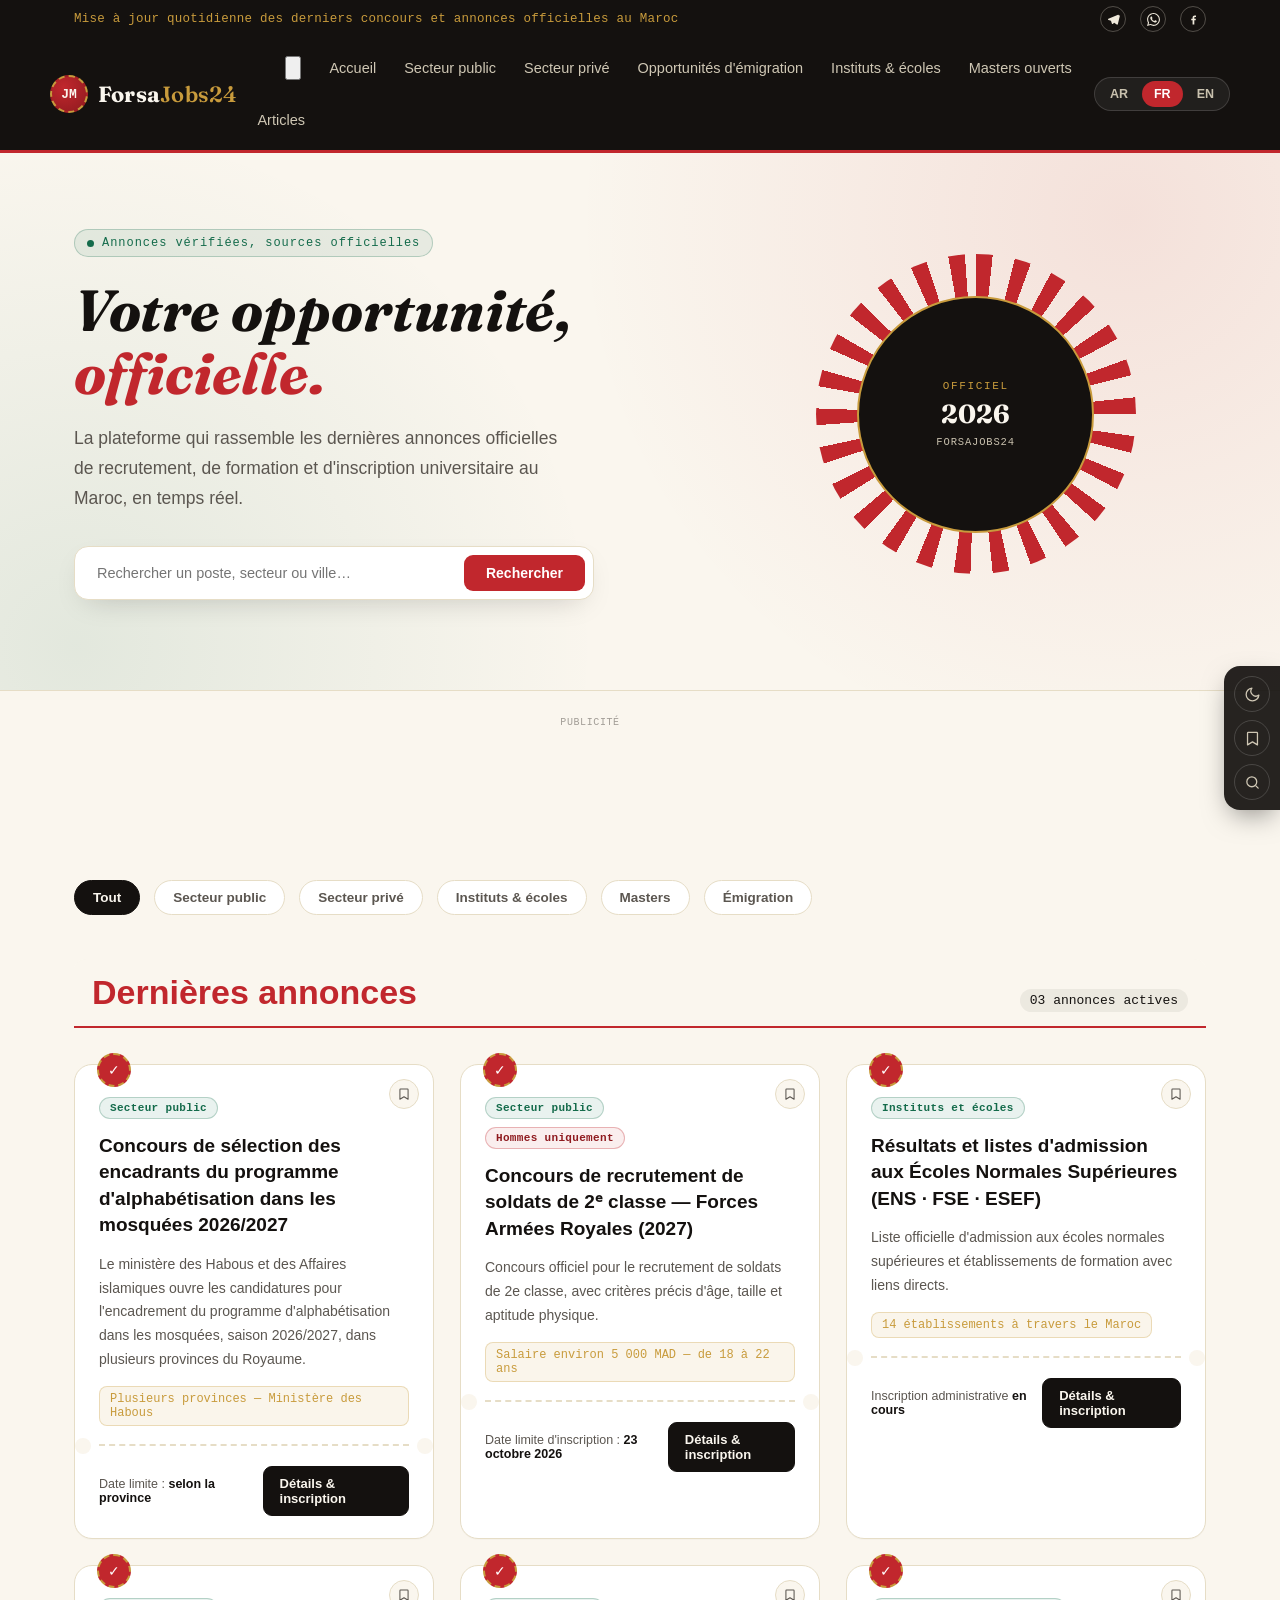
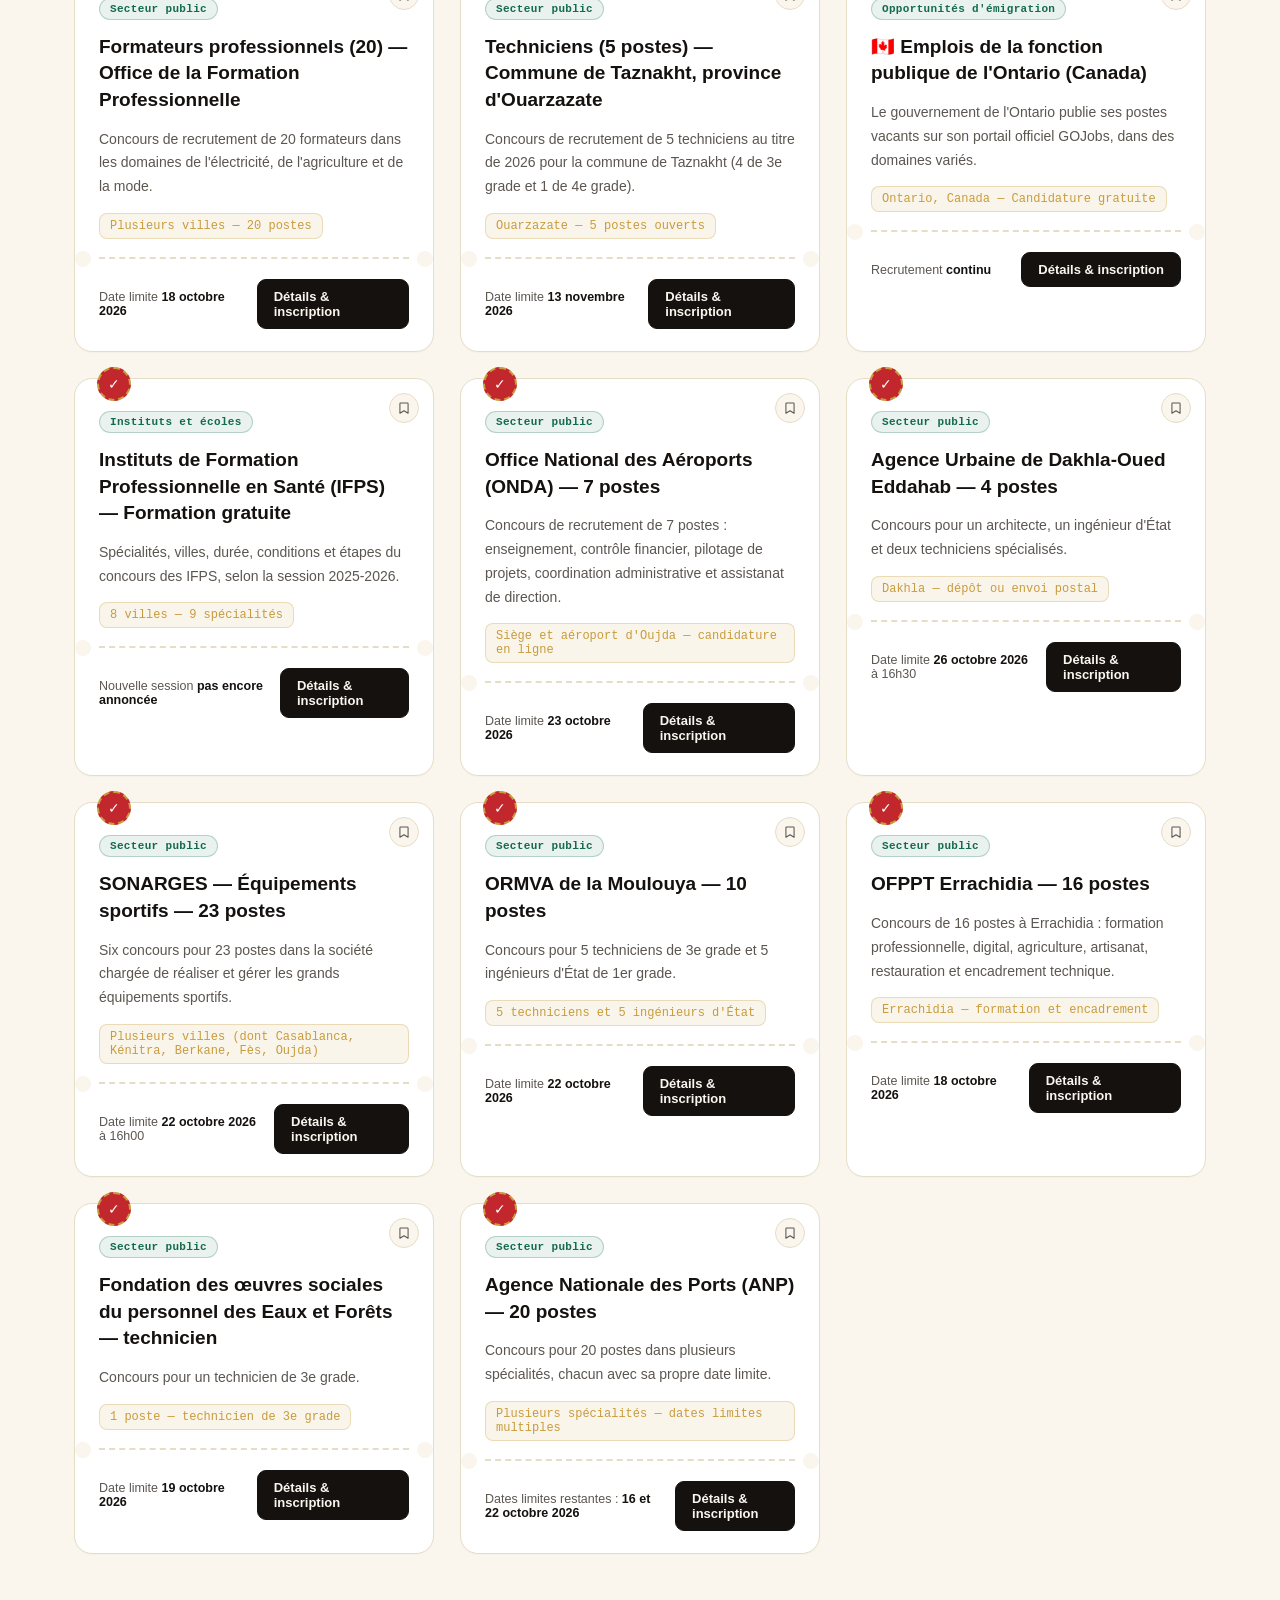
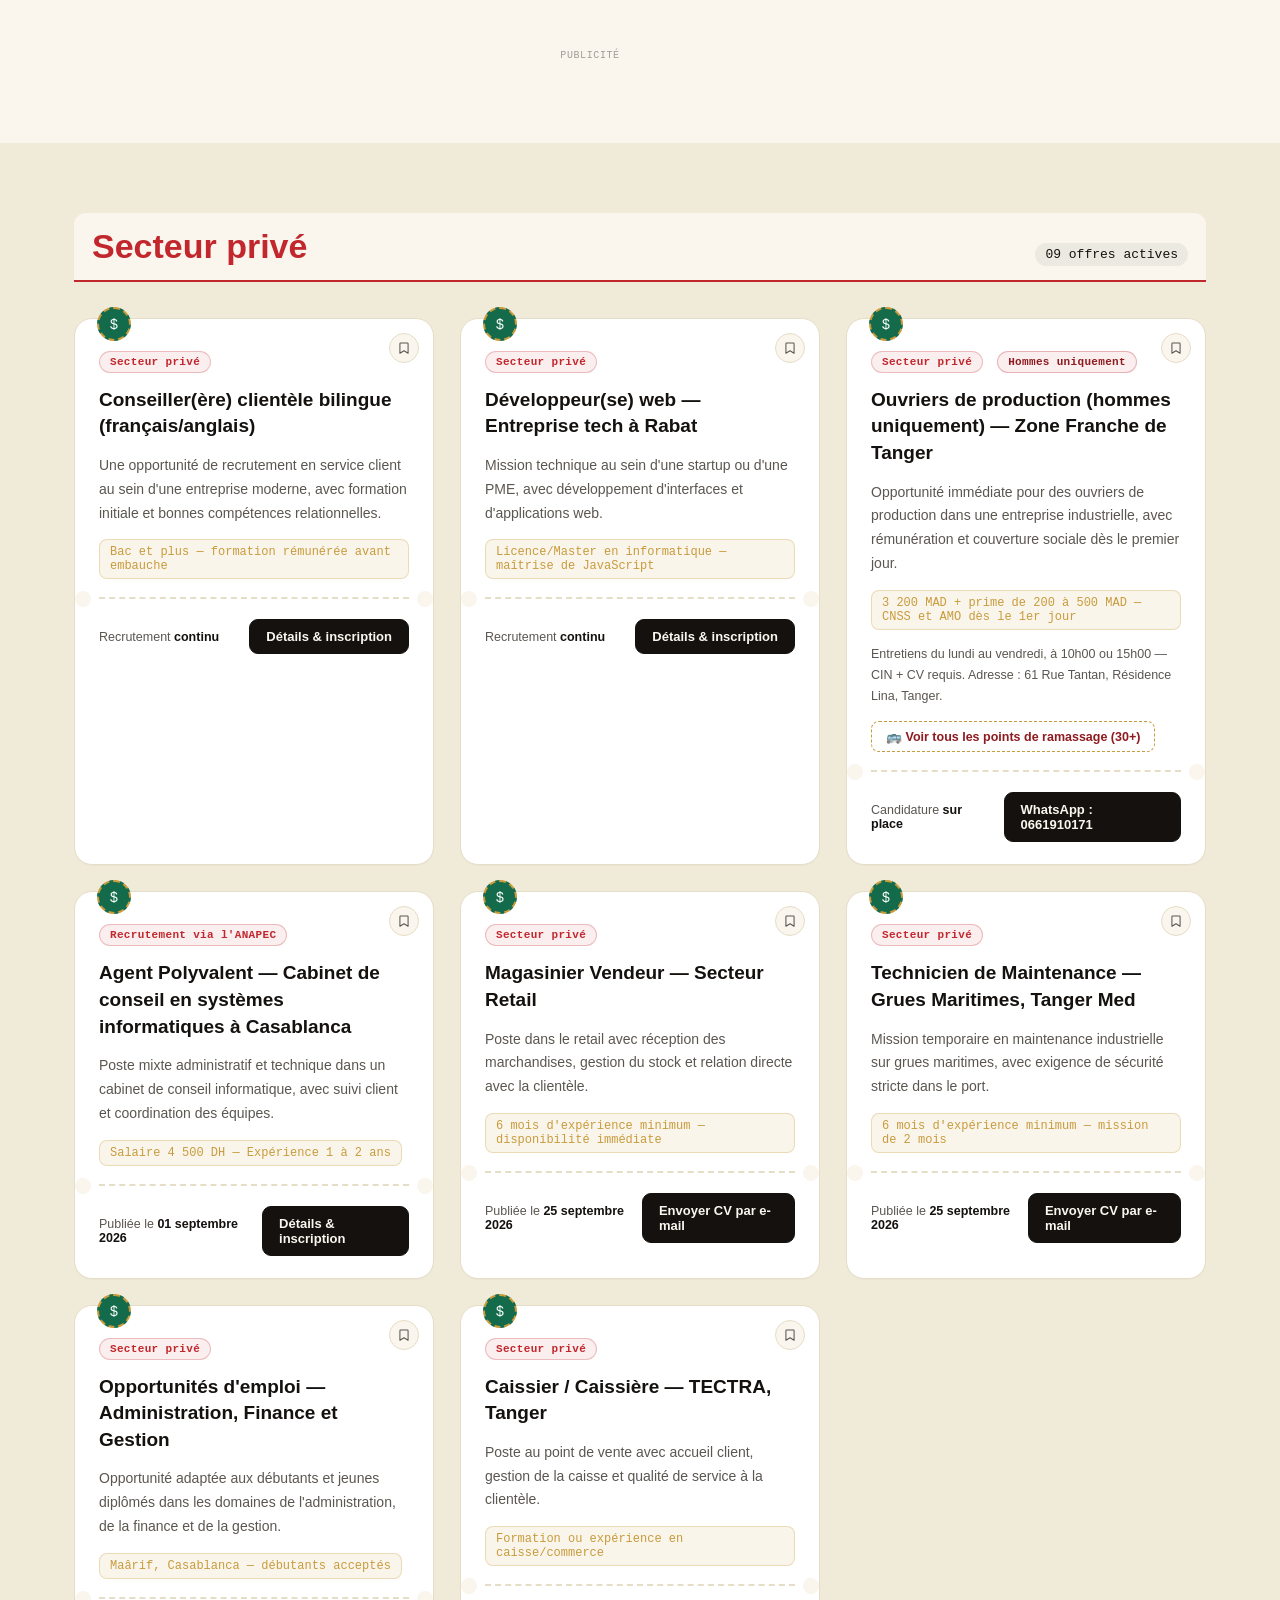
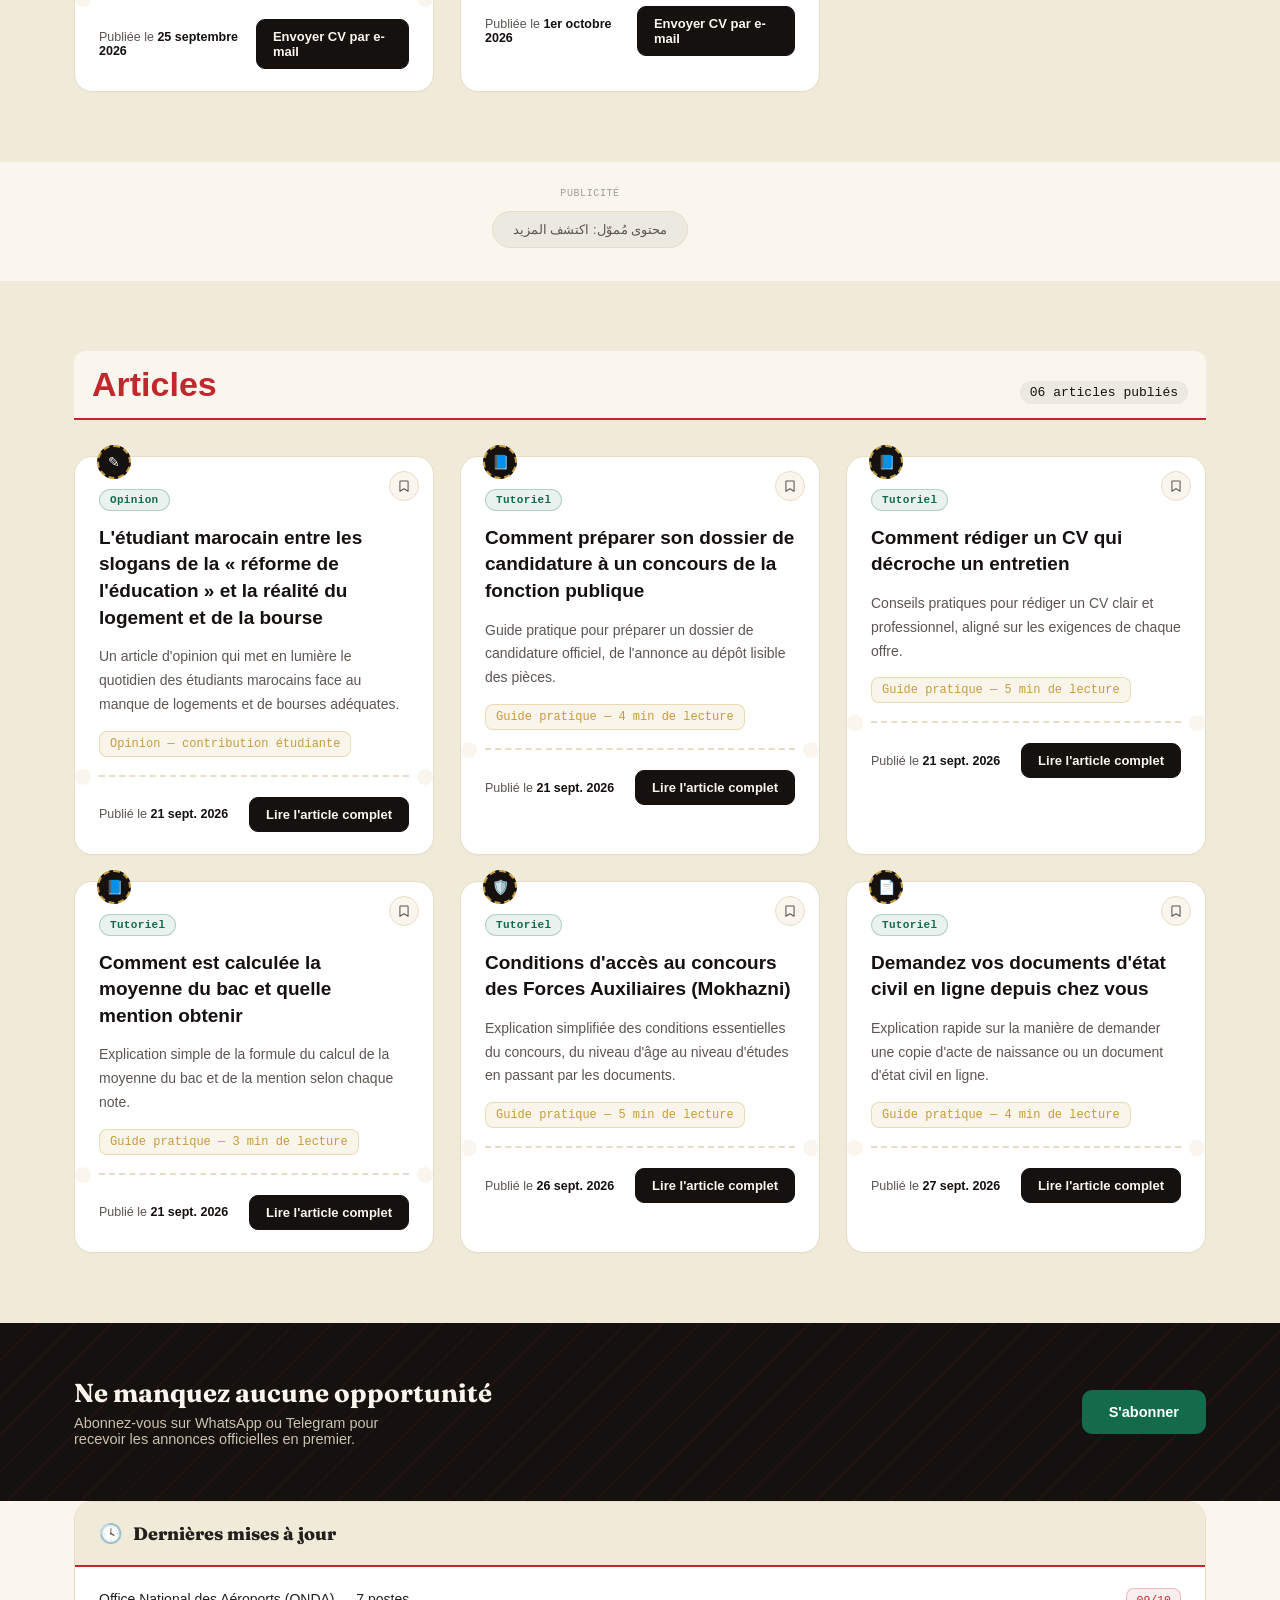
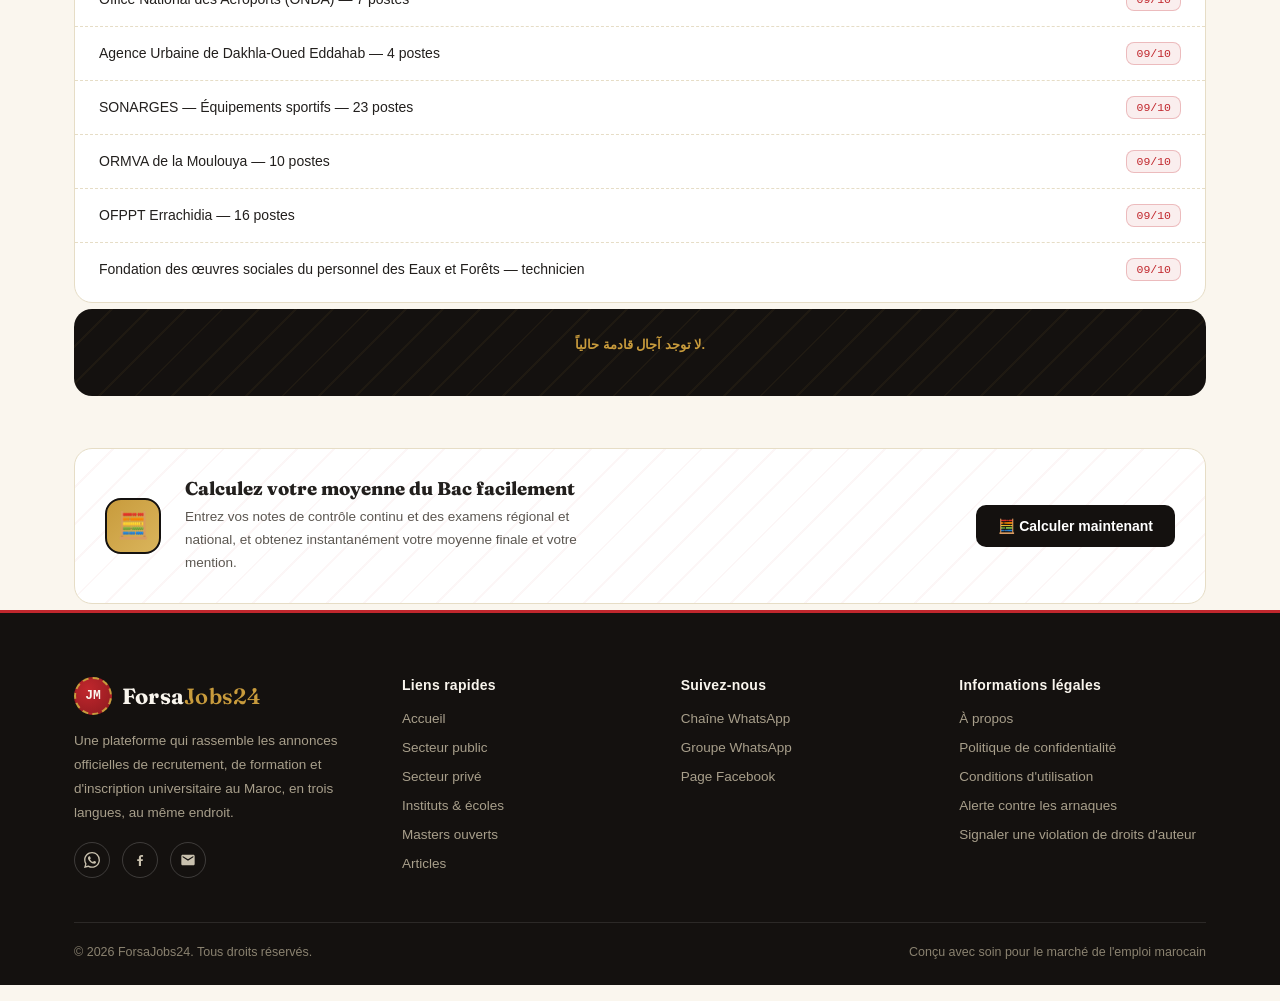
==== commit c71c5e15: "Add files via upload Signed-off-by: attif benmo  <forsajobs.contact@gmail.com>" ====
--- a/index.html
+++ b/index.html
@@ -1038,21 +1038,6 @@
       </div>
 
       <div class="grid">
-        <article class="card reveal" data-job-id="c6" data-category="public" data-posted="2026-10-04">
-          <button type="button" class="save-btn" data-save-btn data-job-id="c6" aria-label="save">
-            <svg viewBox="0 0 24 24" fill="none" stroke="currentColor" stroke-width="1.8" stroke-linecap="round" stroke-linejoin="round"><path d="M6 3.5h12a1 1 0 0 1 1 1V21l-7-4.2L5 21V4.5a1 1 0 0 1 1-1z"/></svg>
-          </button>
-          <div class="badge">✓</div>
-          <div class="tag-row"><span class="tag" data-i18n="c6tag">القطاع العام</span></div>
-          <h3 data-i18n="c6title">فرص التوظيف لدى الشركة الوطنية للطرق السيارة ADM — 6 مناصب بالرباط</h3>
-          <p data-i18n="c6desc"></p>
-          <span class="meta" data-i18n="c6meta">الرباط — 6 مناصب مفتوحة</span>
-          <div class="perforation"></div>
-          <div class="card-foot">
-            <span class="deadline" data-i18n-html="c6deadline">آخر أجل <b>5 – 8 أكتوبر 2026</b></span>
-            <a href="#" class="apply-btn" data-i18n="applyBtn">التفاصيل والتسجيل</a>
-          </div>
-        </article>
 
         <article class="card reveal" data-job-id="c7" data-category="public" data-posted="2026-10-04">
           <button type="button" class="save-btn" data-save-btn data-job-id="c7" aria-label="save">
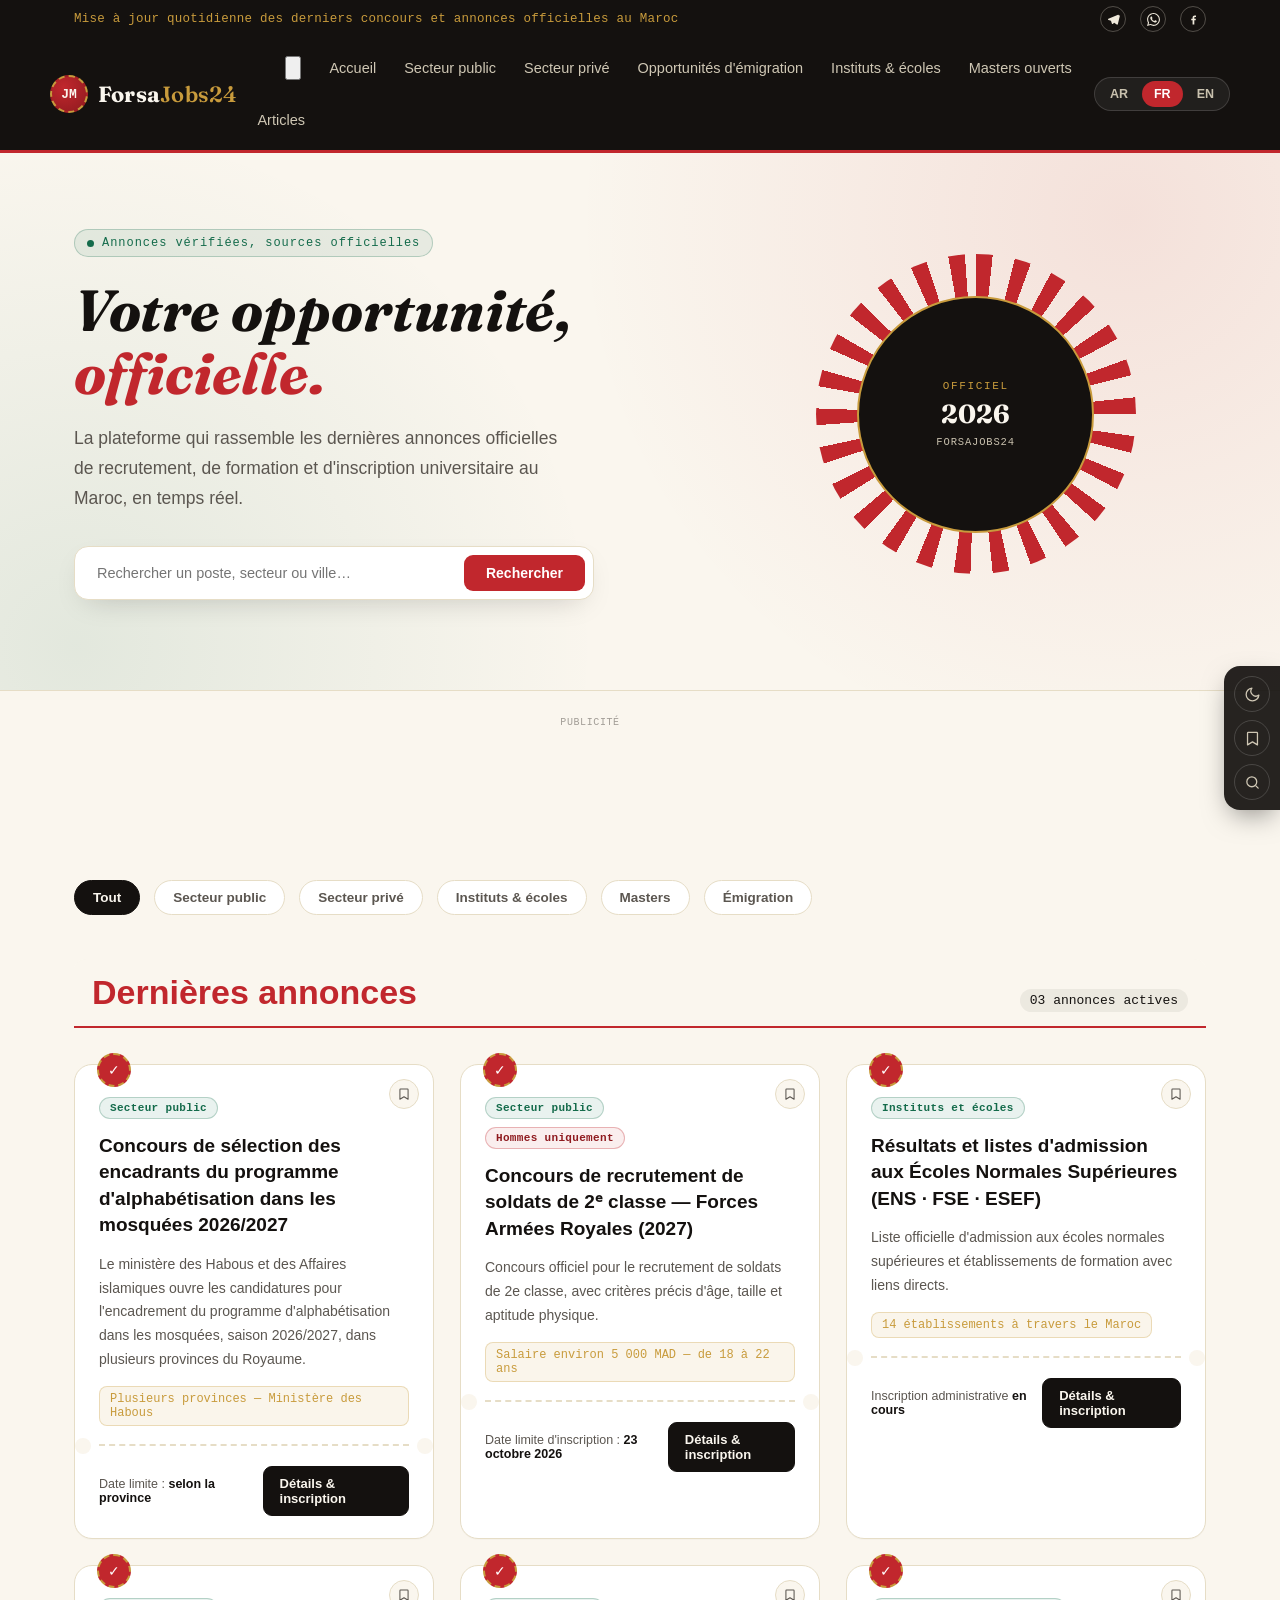
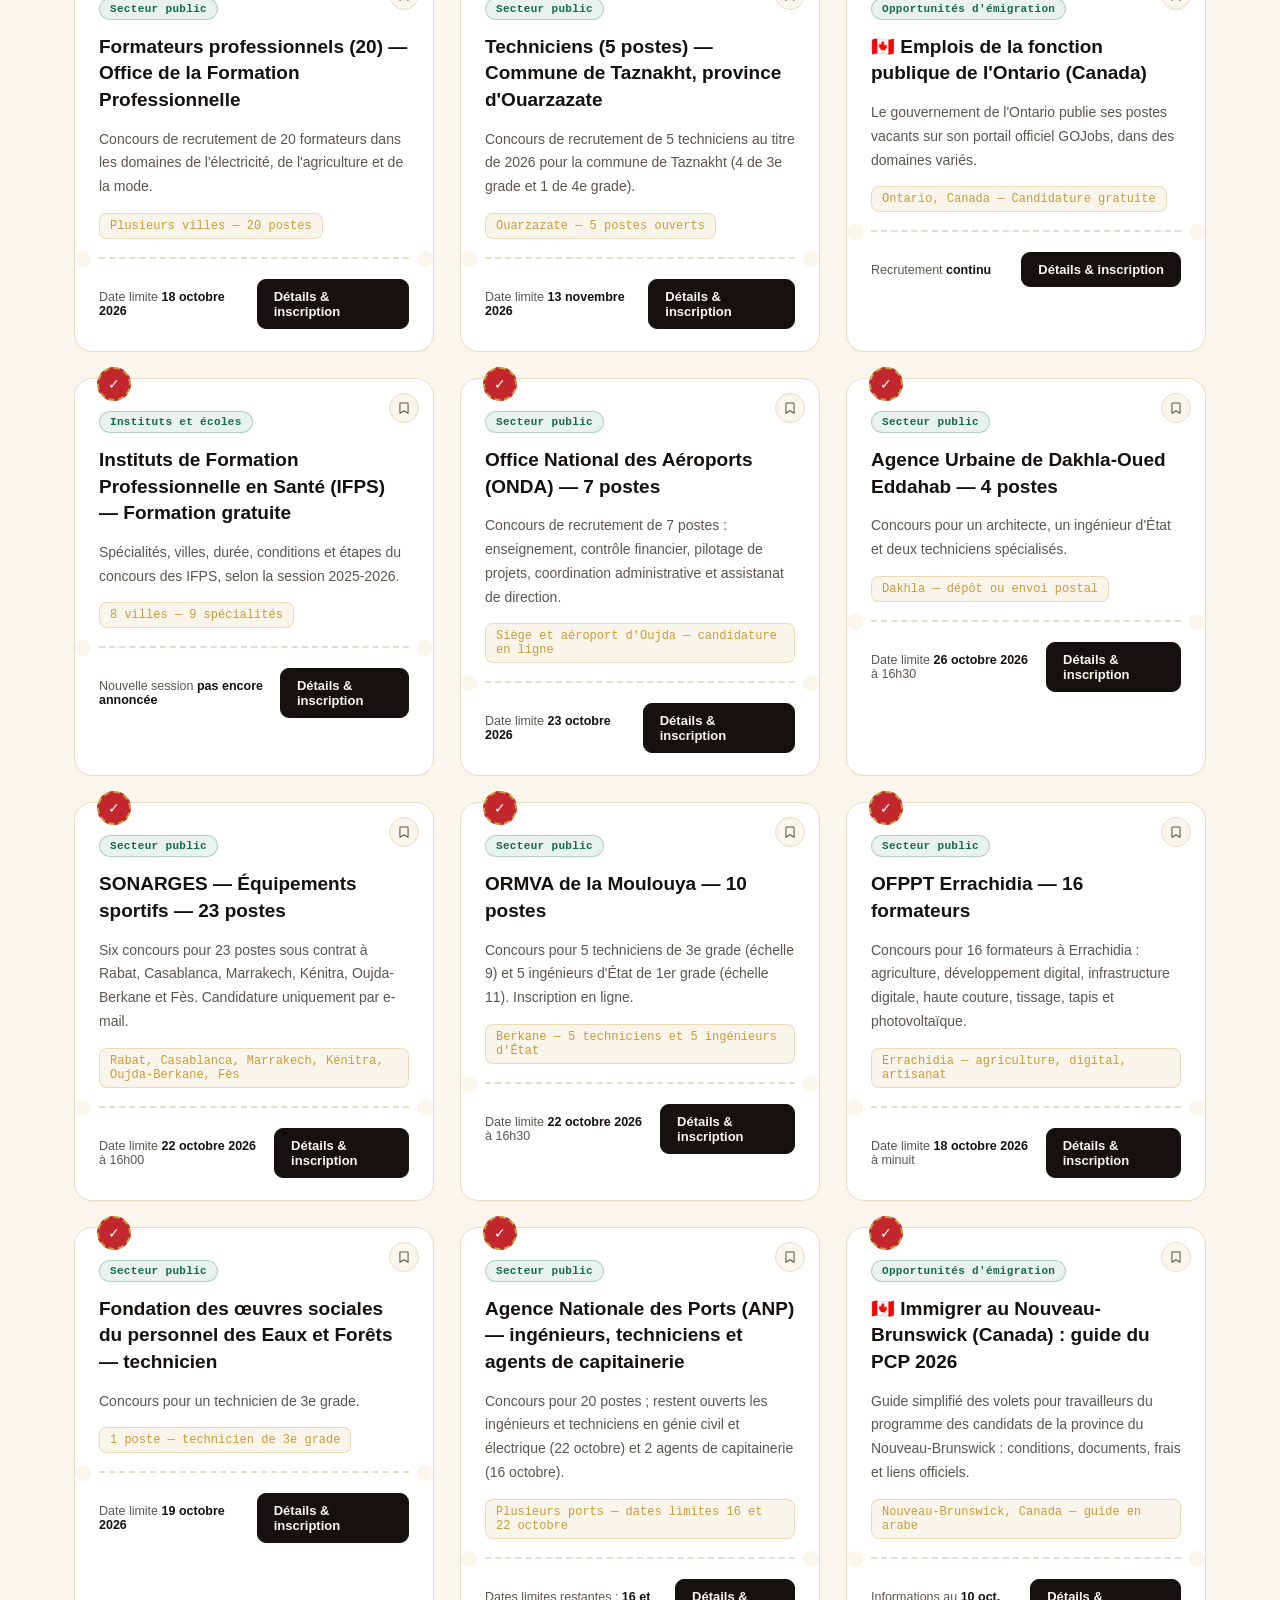
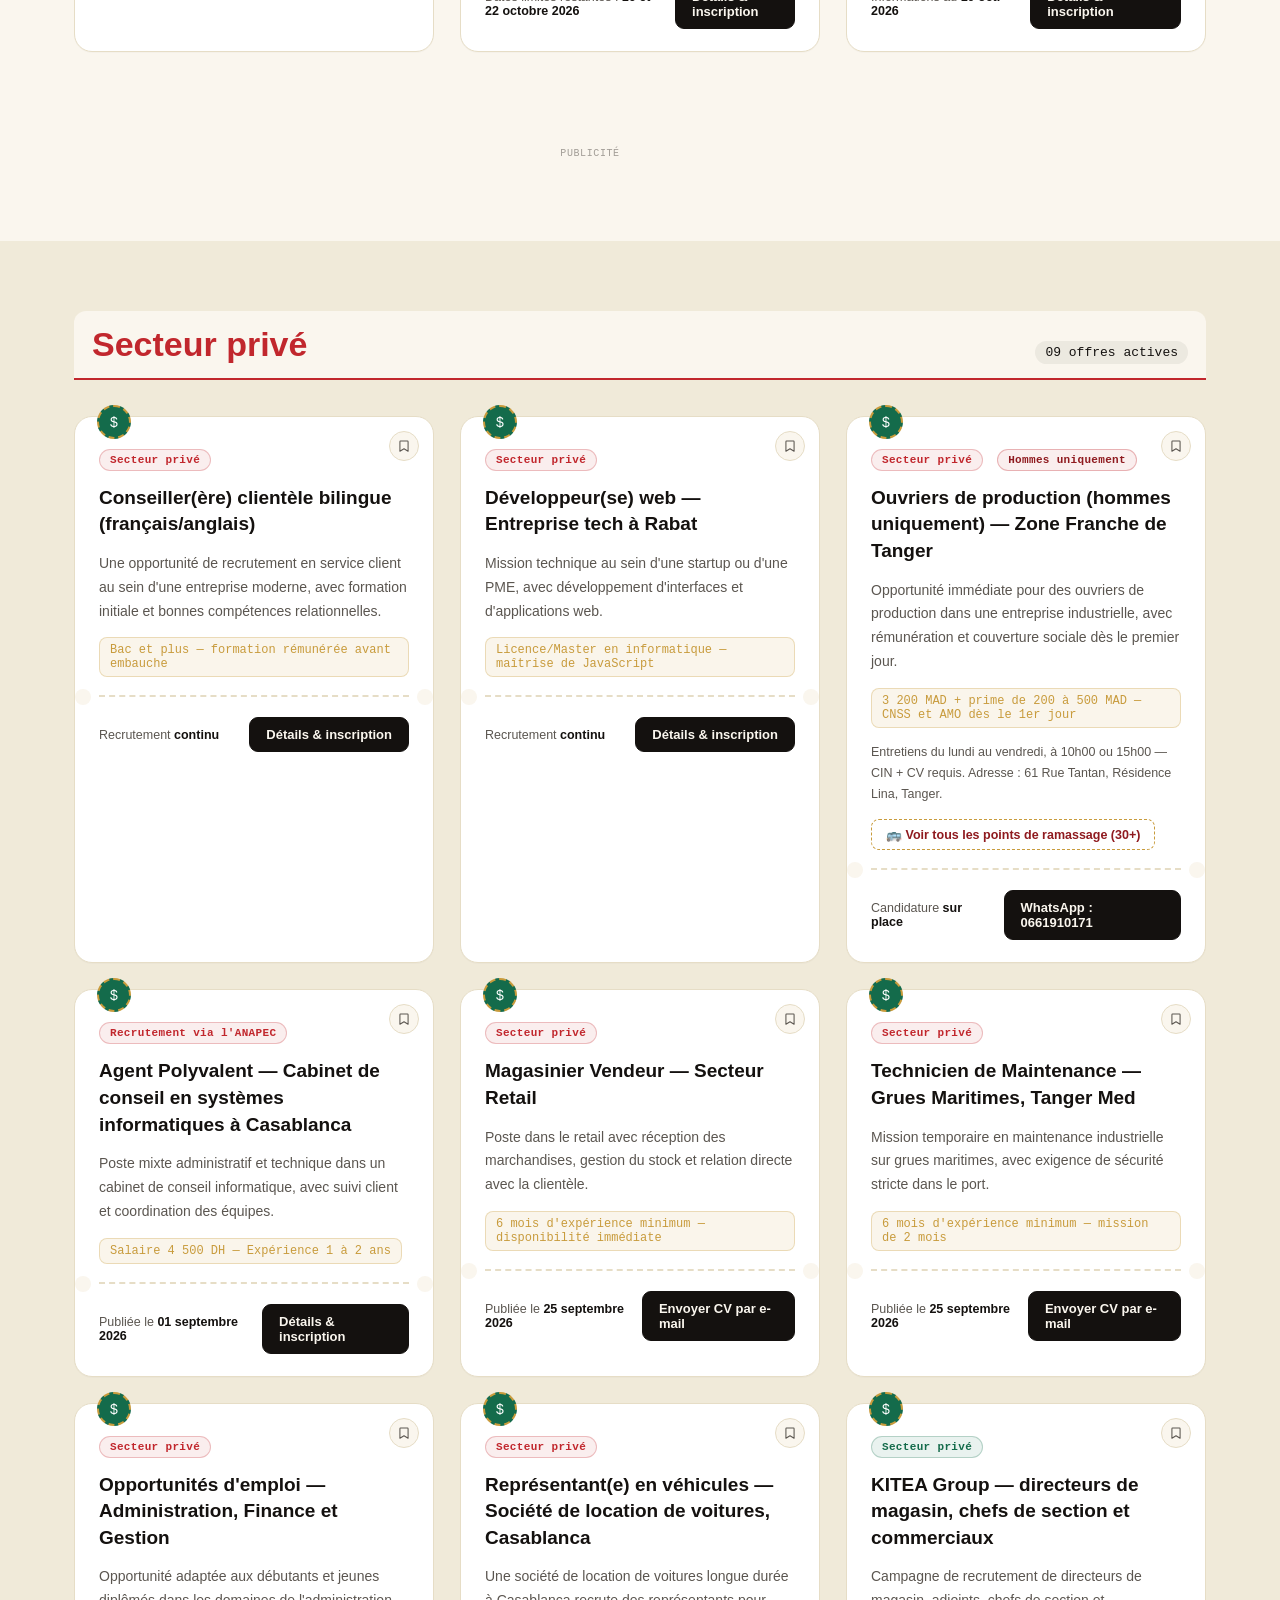
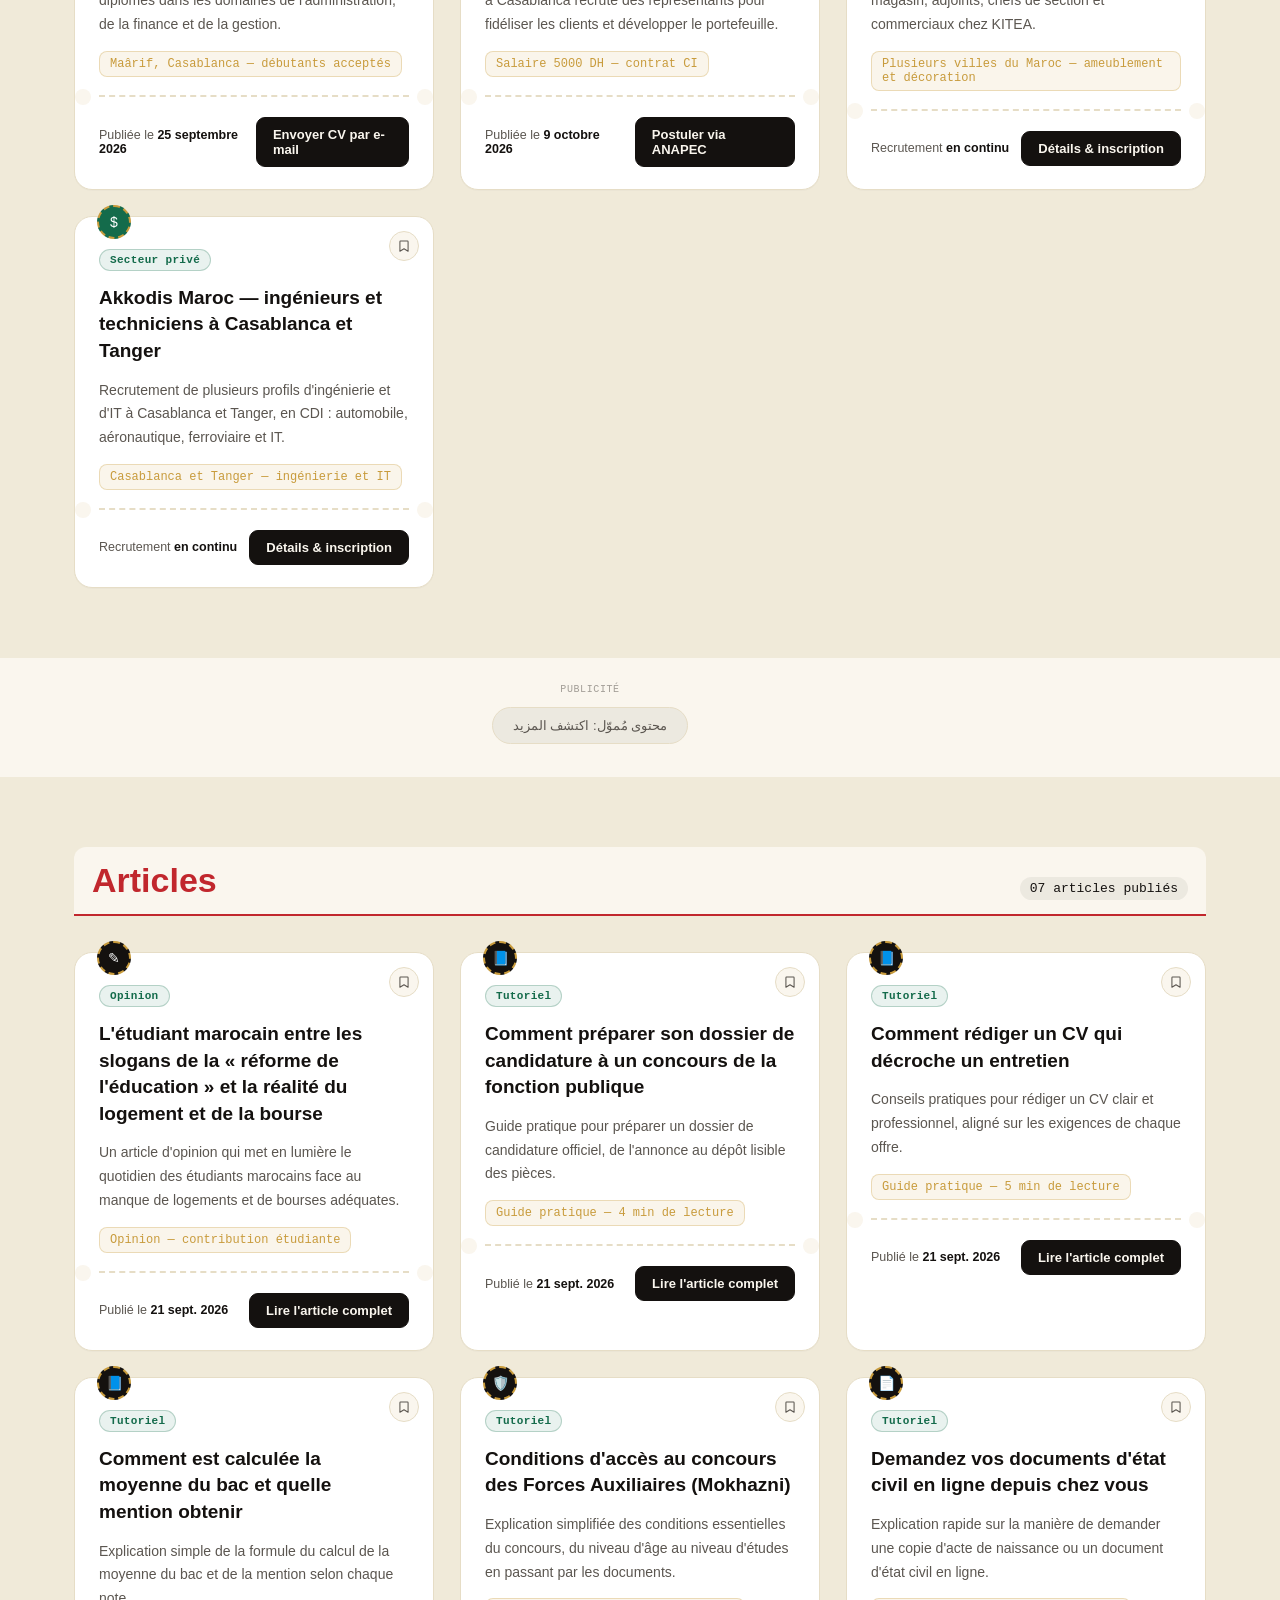
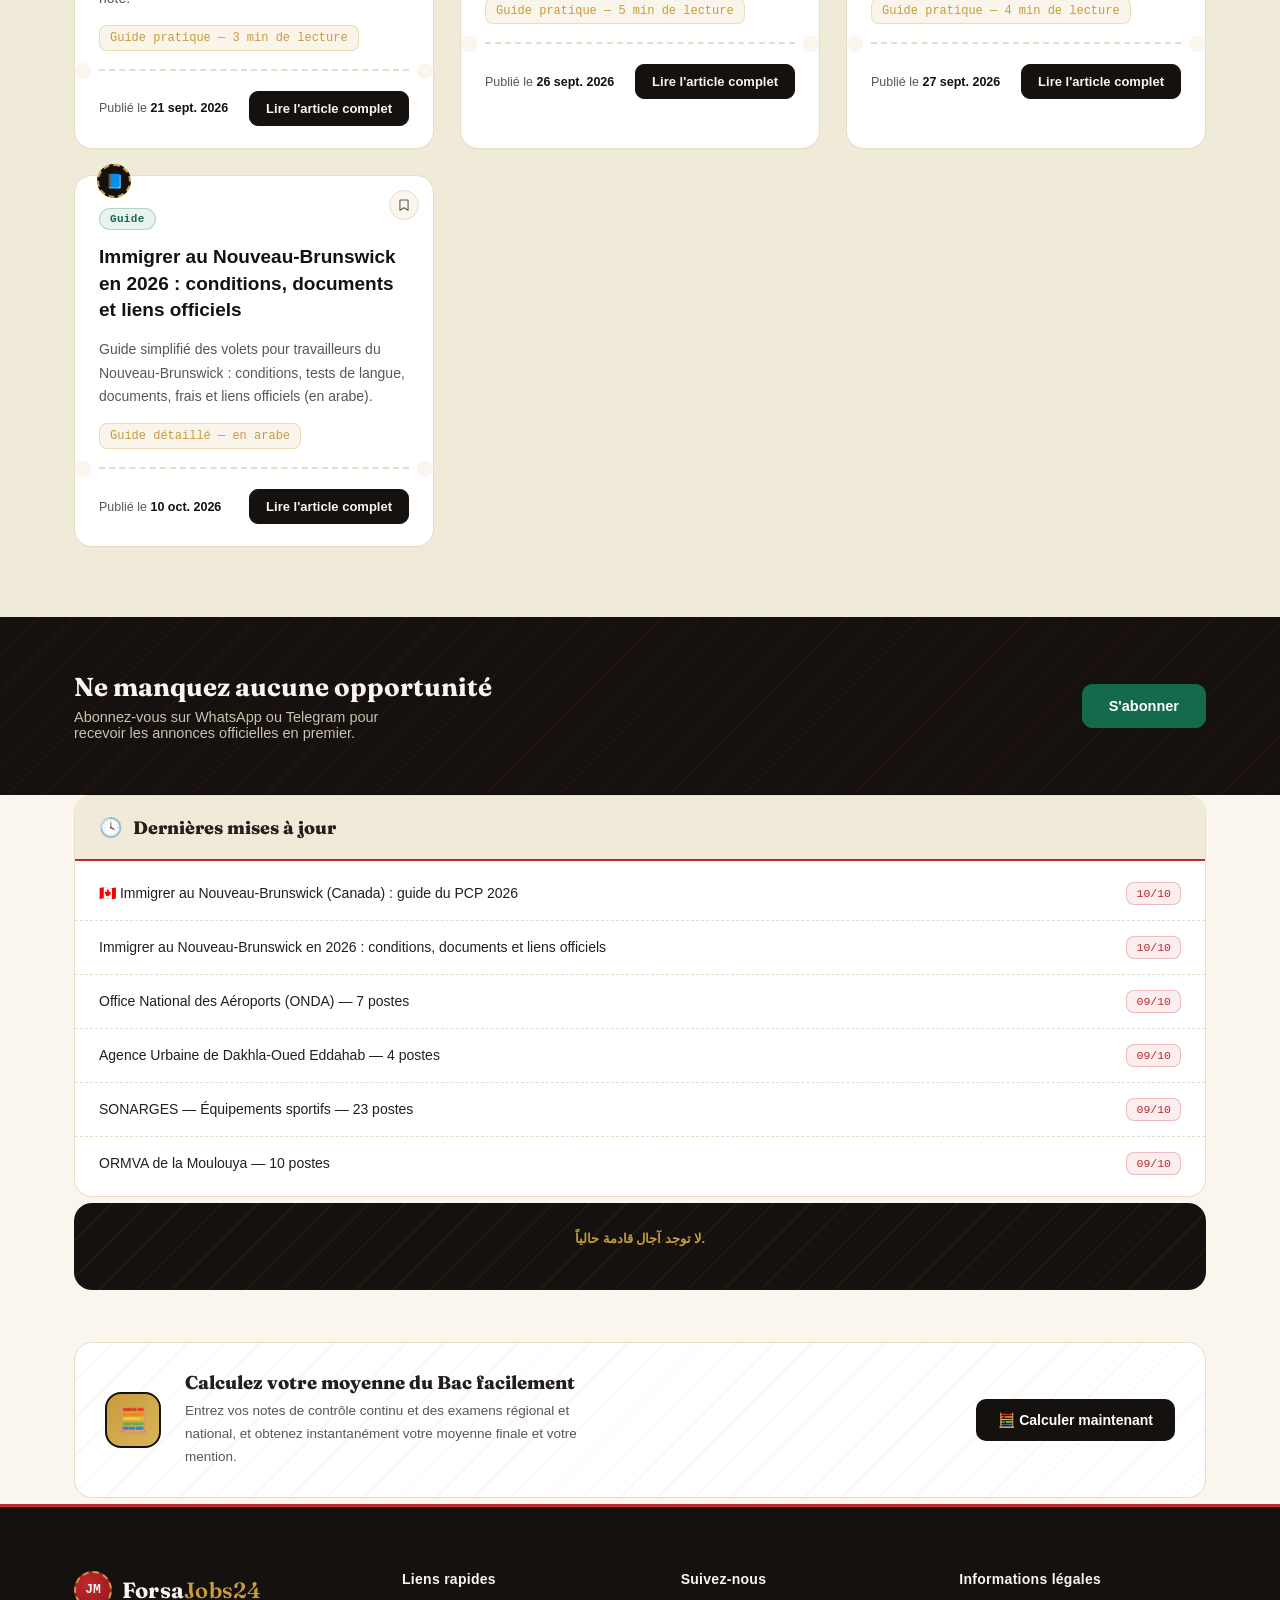
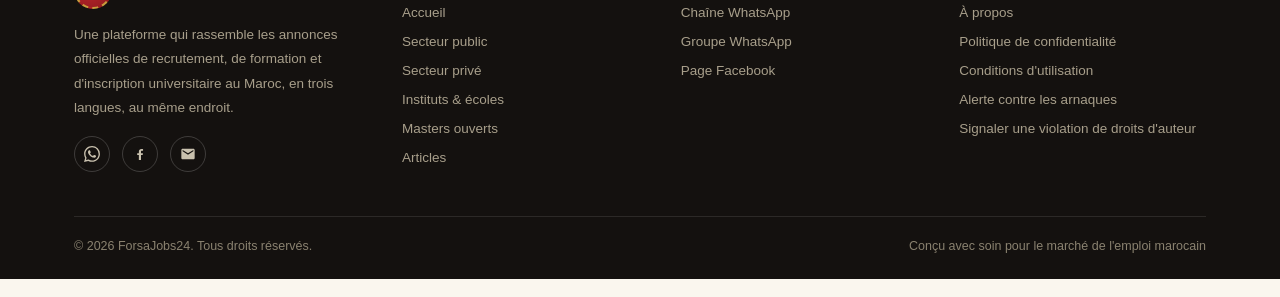
==== commit 6d9ba072: "Add files via upload Signed-off-by: attif benmo  <forsajobs.contact@gmail.com>" ====
--- a/index.html
+++ b/index.html
@@ -1231,19 +1231,19 @@
           </div>
         </article>
 
-        <article class="card reveal" data-job-id="p9" data-category="private" data-posted="2026-10-01">
-          <button type="button" class="save-btn" data-save-btn data-job-id="p9" aria-label="save">
+        <article class="card reveal" data-job-id="p13" data-category="private" data-posted="2026-10-09">
+          <button type="button" class="save-btn" data-save-btn data-job-id="p13" aria-label="save">
             <svg viewBox="0 0 24 24" fill="none" stroke="currentColor" stroke-width="1.8" stroke-linecap="round" stroke-linejoin="round"><path d="M6 3.5h12a1 1 0 0 1 1 1V21l-7-4.2L5 21V4.5a1 1 0 0 1 1-1z"/></svg>
           </button>
           <div class="badge" style="background:var(--green);border-color:var(--gold);">$</div>
-          <div class="tag-row"><span class="tag" style="color:var(--red);background:rgba(193,39,45,.08);border-color:rgba(193,39,45,.25);" data-i18n="p9tag">القطاع الخاص</span></div>
-          <h3 data-i18n="p9title">كاسيي(ة) — TECTRA، طنجة</h3>
-          <p data-i18n="p9desc"></p>
-          <span class="meta" data-i18n="p9meta">تكوين أو خبرة فالكاسيس أو التجارة</span>
+          <div class="tag-row"><span class="tag" style="color:var(--red);background:rgba(193,39,45,.08);border-color:rgba(193,39,45,.25);" data-i18n="p13tag">القطاع الخاص</span></div>
+          <h3 data-i18n="p13title">مندوب(ة) مبيعات — شركة لكراء السيارات، الدار البيضاء</h3>
+          <p data-i18n="p13desc"></p>
+          <span class="meta" data-i18n="p13meta">الراتب 5000 درهم — عقد CI</span>
           <div class="perforation"></div>
           <div class="card-foot">
-            <span class="deadline" data-i18n-html="p9deadline">أُعلن في <b>1 أكتوبر 2026</b></span>
-            <a href="mailto:tangermarocrecrutement@gmail.com" class="apply-btn" data-i18n="p9apply">إرسال CV بالإيميل</a>
+            <span class="deadline" data-i18n-html="p13deadline">أُعلن في <b>9 أكتوبر 2026</b></span>
+            <a href="https://anapec.org/sigec-app-rv/fr/entreprises/bloc_offre_home/1186568/resultat_recherche" target="_blank" rel="noopener" class="apply-btn" data-i18n="p13apply">التقديم عبر أنابيك</a>
           </div>
         </article>
 
@@ -1263,7 +1263,7 @@
     <div class="wrap">
       <div class="section-head">
         <h2 data-i18n="articlesTitle">مقالات</h2>
-        <span class="num" data-i18n="articlesNum">06 مقالات منشورة</span>
+        <span class="num" data-i18n="articlesNum">07 مقالات منشورة</span>
       </div>
 
       <div class="grid">
@@ -1360,6 +1360,21 @@
           <div class="card-foot">
             <span class="deadline" data-i18n-html="a6deadline">نُشر في <b>27 شتنبر 2026</b></span>
             <a href="#" class="apply-btn" data-i18n="readMoreBtn">اقرأ المقال كاملاً</a>
+          </div>
+        </article>
+        <article class="card reveal" data-job-id="a7" data-article-type="tutorial" data-posted="2026-10-10">
+          <button type="button" class="save-btn" data-save-btn data-job-id="a7" aria-label="save">
+            <svg viewBox="0 0 24 24" fill="none" stroke="currentColor" stroke-width="1.8" stroke-linecap="round" stroke-linejoin="round"><path d="M6 3.5h12a1 1 0 0 1 1 1V21l-7-4.2L5 21V4.5a1 1 0 0 1 1-1z"/></svg>
+          </button>
+          <div class="badge" style="background:var(--ink);border-color:var(--gold);">📘</div>
+          <div class="tag-row"><span class="tag" data-i18n="a7tag">دليل</span></div>
+          <h3 data-i18n="a7title">برنامج نيو برونزويك للهجرة إلى كندا 2026: الشروط والمستندات وروابط التقديم</h3>
+          <p data-i18n="a7desc">دليل مبسّط لمسارات العمال في نيو برونزويك: الشروط، اختبارات اللغة، المستندات، الرسوم، والروابط الرسمية.</p>
+          <span class="meta" data-i18n="a7meta">دليل مفصّل — بالعربية</span>
+          <div class="perforation"></div>
+          <div class="card-foot">
+            <span class="deadline" data-i18n-html="a7deadline">نُشر في <b>10 أكتوبر 2026</b></span>
+            <a href="nb-pnp-2026.html" class="apply-btn" data-i18n="readMoreBtn">اقرأ المقال كاملاً</a>
           </div>
         </article>
       </div>
@@ -1803,7 +1818,7 @@
   c4deadline:{ar:"التسجيل الإداري <b>جارٍ</b>",fr:"Inscription administrative <b>en cours</b>",en:"Administrative registration <b>ongoing</b>"},
 
   articlesTitle:{ar:"مقالات",fr:"Articles",en:"Articles"},
-  articlesNum:{ar:"06 مقالات منشورة",fr:"06 articles publiés",en:"06 published articles"},
+  articlesNum:{ar:"07 مقالات منشورة",fr:"07 articles publiés",en:"07 published articles"},
   readMoreBtn:{ar:"اقرأ المقال كاملاً",fr:"Lire l'article complet",en:"Read the full article"},
   articleNote:{ar:"هذا المقال يعبّر عن رأي كاتبه/كاتبته الشخصي، وليس بالضرورة رأي الموقع.",fr:"Cet article reflète l'opinion personnelle de son auteur(e), pas nécessairement celle du site.",en:"This article reflects the personal opinion of its author, not necessarily the site's position."},
   tutorialNote:{ar:"هذا الشرح إرشادي وعام. الشروط والتفاصيل الرسمية هي المذكورة فالإعلان أو عند الجهة المختصة.",fr:"Ce guide est indicatif et général. Les conditions et détails officiels sont ceux de l'annonce ou de l'organisme compétent.",en:"This guide is general and indicative. Official conditions and details are those stated in the announcement or by the competent authority."},
@@ -1841,6 +1856,12 @@
   a6desc:{ar:"شرح سريع لكيفية طلب نسخة رسم الولادة أو وثائق الحالة المدنية عبر المنصة الرسمية دون التنقل.",fr:"Explication rapide sur la manière de demander une copie d'acte de naissance ou un document d'état civil en ligne.",en:"A quick guide on how to request a birth certificate or civil-status document online without traveling."},
   a6meta:{ar:"دليل عملي — قراءة 4 دقائق",fr:"Guide pratique — 4 min de lecture",en:"Practical guide — 4 min read"},
   a6deadline:{ar:"نُشر في <b>27 شتنبر 2026</b>",fr:"Publié le <b>27 sept. 2026</b>",en:"Published <b>Sep 27, 2026</b>"},
+  a7tag:{ar:"دليل",fr:"Guide",en:"Guide"},
+  a7title:{ar:"برنامج نيو برونزويك للهجرة إلى كندا 2026: الشروط والمستندات وروابط التقديم",fr:"Immigrer au Nouveau-Brunswick en 2026 : conditions, documents et liens officiels",en:"Immigrate to New Brunswick, Canada in 2026: requirements, documents and official links"},
+  a7desc:{ar:"دليل مبسّط لمسارات العمال في نيو برونزويك: الشروط، اختبارات اللغة، المستندات، الرسوم، والروابط الرسمية.",fr:"Guide simplifié des volets pour travailleurs du Nouveau-Brunswick : conditions, tests de langue, documents, frais et liens officiels (en arabe).",en:"A simplified guide to New Brunswick worker streams: requirements, language tests, documents, fees and official links (in Arabic)."},
+  a7meta:{ar:"دليل مفصّل — بالعربية",fr:"Guide détaillé — en arabe",en:"Detailed guide — in Arabic"},
+  a7deadline:{ar:"نُشر في <b>10 أكتوبر 2026</b>",fr:"Publié le <b>10 oct. 2026</b>",en:"Published <b>Oct 10, 2026</b>"},
+  c20apply:{ar:"قراءة الدليل الكامل",fr:"Lire le guide complet",en:"Read the full guide"},
 
   applyBtn:{ar:"التفاصيل والتسجيل",fr:"Détails & inscription",en:"Details & Registration"},
   jdApplyBtn:{ar:"زيارة الرابط الرسمي للتسجيل",fr:"Visiter le lien officiel d'inscription",en:"Visit the official registration link"},
@@ -1927,12 +1948,12 @@
   p8meta:{ar:"المعاريف، الدار البيضاء — مبتدئون مقبولون",fr:"Maârif, Casablanca — débutants acceptés",en:"Maârif, Casablanca — beginners welcome"},
   p8deadline:{ar:"أُعلن في <b>25 شتنبر 2026</b>",fr:"Publiée le <b>25 septembre 2026</b>",en:"Posted on <b>September 25, 2026</b>"},
   p8apply:{ar:"إرسال CV بالإيميل",fr:"Envoyer CV par e-mail",en:"Send CV by email"},
-  p9tag:{ar:"القطاع الخاص",fr:"Secteur privé",en:"Private Sector"},
-  p9title:{ar:"كاسيي(ة) — TECTRA، طنجة",fr:"Caissier / Caissière — TECTRA, Tanger",en:"Cashier — TECTRA, Tangier"},
-  p9desc:{ar:"وظيفة في نقطة البيع تتطلب استقبال الزبناء، إدارة النقد، وضمان جودة الخدمة داخل المحل.",fr:"Poste au point de vente avec accueil client, gestion de la caisse et qualité de service à la clientèle.",en:"A point-of-sale role requiring customer service, cash handling, and quality service delivery."},
-  p9meta:{ar:"تكوين أو خبرة فالكاسيس أو التجارة",fr:"Formation ou expérience en caisse/commerce",en:"Training or experience in cashiering/retail"},
-  p9deadline:{ar:"أُعلن في <b>1 أكتوبر 2026</b>",fr:"Publiée le <b>1er octobre 2026</b>",en:"Posted on <b>October 1, 2026</b>"},
-  p9apply:{ar:"إرسال CV بالإيميل",fr:"Envoyer CV par e-mail",en:"Send CV by email"},
+  p13tag:{ar:"القطاع الخاص",fr:"Secteur privé",en:"Private Sector"},
+  p13title:{ar:"مندوب(ة) مبيعات — شركة لكراء السيارات، الدار البيضاء",fr:"Représentant(e) en véhicules — Société de location de voitures, Casablanca",en:"Sales Representative — Car Rental Company, Casablanca"},
+  p13desc:{ar:"شركة لكراء السيارات لمدة طويلة بالدار البيضاء تبحث عن مندوبين لتتبع الزبناء وتنمية محفظتهم التجارية.",fr:"Une société de location de voitures longue durée à Casablanca recrute des représentants pour fidéliser les clients et développer le portefeuille.",en:"A long-term car rental company in Casablanca is hiring representatives to retain customers and grow the client portfolio."},
+  p13meta:{ar:"الراتب 5000 درهم — عقد CI",fr:"Salaire 5000 DH — contrat CI",en:"Salary 5,000 MAD — CI contract"},
+  p13deadline:{ar:"أُعلن في <b>9 أكتوبر 2026</b>",fr:"Publiée le <b>9 octobre 2026</b>",en:"Posted on <b>October 9, 2026</b>"},
+  p13apply:{ar:"التقديم عبر أنابيك",fr:"Postuler via ANAPEC",en:"Apply via ANAPEC"},
 
   stopsModalTitle:{ar:"محطات النقل — DAMA TANGER",fr:"Points de ramassage — DAMA TANGER",en:"Pickup points — DAMA TANGER"},
   stopsModalSub:{ar:"النقل متوفر ومجاني، يغطي مختلف أحياء ومحاور طنجة",fr:"Transport gratuit disponible, couvrant plusieurs quartiers et axes de Tanger",en:"Free transport available, covering several neighborhoods and routes across Tangier"},
@@ -2575,7 +2596,7 @@
   "p6": {"ar": {"sections": [{"h": "نبذة عن المنصب", "p": "شركة TECTRA بطنجة، ناشطة فقطاع التوزيع بالتقسيط (Retail)، تبحث عن مخزنجي/بائع للانضمام لفريقها، للتكفل باستقبال البضائع وتسيير المخزون والتعامل المباشر مع الزبناء."}, {"h": "المهام الرئيسية", "list": ["استقبال وفحص البضائع الواردة ومطابقتها مع سندات التوصيل.", "ترتيب وتسيير المخزون داخل المحل أو المستودع.", "استقبال الزبناء وتقديم النصح المناسب حسب حاجياتهم.", "تحضير الطلبيات الخاصة بالزبناء أو التوصيل.", "المساهمة فترتيب المحل وعرض المنتوجات بشكل جذاب."]}, {"h": "الشروط المطلوبة", "list": ["خبرة 6 أشهر على الأقل فمنصب مشابه (بيع أو تسيير مخزون).", "التوفر الفوري للانطلاق فالعمل.", "لياقة بدنية تسمح بالوقوف والتنقل ورفع أوزان خفيفة إلى متوسطة.", "حس التنظيم والدقة فالتعامل مع الأرقام (الجرد).", "مظهر لائق ومهارات تواصل جيدة مع الزبناء."]}, {"h": "طريقة التقديم", "p": "المترشحون المهتمون مدعوون لإرسال سيرتهم الذاتية مباشرة عبر البريد الإلكتروني، مع الإشارة فموضوع الرسالة إلى المنصب («ترشيح: مخزنجي بائع»): <a href=\"mailto:tangermarocrecrutement@gmail.com?subject=%D8%AA%D8%B1%D8%B4%D9%8A%D8%AD%3A%20%D9%85%D8%AE%D8%B2%D9%86%D8%AC%D9%8A%20%D8%A8%D8%A7%D8%A6%D8%B9\" target=\"_blank\" rel=\"noopener\">📧 إرسال السيرة الذاتية بالإيميل ↗</a>"}, {"h": "ملاحظة", "p": "التقديم على هاد المنصب مجاني بالكامل. تأكدوا من مطابقة عنوان البريد الإلكتروني قبل إرسال أي معطى شخصي، وراجعوا قسم «احذر من عمليات النصب» عند أي شك."}]}, "fr": {"sections": [{"h": "Aperçu du poste", "p": "TECTRA, entreprise active dans le secteur du commerce de détail (Retail) à Tanger, recherche un(e) Magasinier(ère) Vendeur(se) pour rejoindre son équipe, chargé(e) de la réception des marchandises, de la gestion du stock et du contact direct avec la clientèle."}, {"h": "Missions principales", "list": ["Réceptionner et contrôler les marchandises livrées, en les comparant aux bons de livraison.", "Organiser et gérer le stock au sein du magasin ou de l'entrepôt.", "Accueillir les clients et les conseiller selon leurs besoins.", "Préparer les commandes destinées aux clients ou à la livraison.", "Participer à la mise en rayon et à la présentation attractive des produits."]}, {"h": "Profil recherché", "list": ["Au moins 6 mois d'expérience dans un poste similaire (vente ou gestion de stock).", "Disponibilité immédiate pour démarrer.", "Bonne condition physique permettant la station debout, les déplacements et le port de charges légères à moyennes.", "Sens de l'organisation et rigueur dans la manipulation des chiffres (inventaire).", "Présentation soignée et bon relationnel avec la clientèle."]}, {"h": "Comment postuler", "p": "Les personnes intéressées sont invitées à envoyer leur CV directement par e-mail, en précisant le poste dans l'objet du message (« Candidature : Magasinier Vendeur ») : <a href=\"mailto:tangermarocrecrutement@gmail.com?subject=Candidature%20%3A%20Magasinier%20Vendeur\" target=\"_blank\" rel=\"noopener\">📧 Envoyer le CV par e-mail ↗</a>"}, {"h": "Remarque", "p": "La candidature à ce poste est entièrement gratuite. Vérifiez toujours l'adresse e-mail avant d'envoyer une information personnelle, et consultez la section « Attention aux arnaques » en cas de doute."}]}, "en": {"sections": [{"h": "Overview", "p": "TECTRA, a company active in the retail sector in Tangier, is looking for a Warehouse Sales Assistant to join its team, in charge of receiving goods, managing stock, and dealing directly with customers."}, {"h": "Key Responsibilities", "list": ["Receive and check incoming goods against delivery notes.", "Organize and manage stock within the store or warehouse.", "Welcome customers and advise them according to their needs.", "Prepare customer or delivery orders.", "Help with shelving and attractively displaying products."]}, {"h": "Requirements", "list": ["At least 6 months of experience in a similar role (sales or stock management).", "Immediate availability to start.", "Good physical fitness allowing standing, moving around, and carrying light to medium loads.", "Sense of organization and accuracy when handling numbers (inventory).", "Neat presentation and good customer relations skills."]}, {"h": "How to Apply", "p": "Interested candidates are invited to send their CV directly by email, mentioning the position in the subject line (\"Application: Warehouse Sales Assistant\"): <a href=\"mailto:tangermarocrecrutement@gmail.com?subject=Application%3A%20Warehouse%20Sales%20Assistant\" target=\"_blank\" rel=\"noopener\">📧 Send CV by email ↗</a>"}, {"h": "Note", "p": "Applying for this position is entirely free. Always double-check the email address before sending any personal information, and check the \"Beware of Scams\" section if anything seems unclear."}]}},
   "p7": {"ar": {"sections": [{"h": "نبذة عن المنصب", "p": "شركة TECTRA تبحث عن تقني(ة) صيانة للاشتغال على الرافعات البحرية بميناء طنجة المتوسط، فإطار مهمة مؤقتة مدتها شهران، بهدف تعزيز فريق الصيانة خلال هاد الفترة."}, {"h": "المهام الرئيسية", "list": ["القيام بأعمال الصيانة الوقائية والإصلاحية للرافعات البحرية.", "تشخيص الأعطاب التقنية والتدخل السريع لإصلاحها.", "مراقبة حسن سير المعدات وتفادي التوقفات غير المبرمجة.", "إعداد تقارير مختصرة عن التدخلات المنجزة.", "احترام صارم لقواعد السلامة المعمول بها داخل الميناء."]}, {"h": "الشروط المطلوبة", "list": ["تكوين فالميكانيك أو الكهروميكانيك أو الصيانة الصناعية (دبلوم تقني أو ما يعادله).", "خبرة 6 أشهر على الأقل فمجال صيانة المعدات الصناعية أو الرافعات.", "القدرة على العمل داخل محيط ميناء (ارتفاعات، معدات ثقيلة).", "معرفة جيدة بقواعد السلامة الصناعية.", "التوفر طيلة مدة المهمة (شهران)."]}, {"h": "معلومات عن المهمة", "p": "يتعلق الأمر بمهمة مؤقتة (عقد مهمة/interim) مدتها شهران، بموقع ميناء طنجة المتوسط، قابلة للتجديد أو التحول حسب الحاجة وتقييم الأداء من طرف الشركة."}, {"h": "طريقة التقديم", "p": "المترشحون المهتمون مدعوون لإرسال سيرتهم الذاتية عبر البريد الإلكتروني، مع الإشارة فموضوع الرسالة إلى المنصب («ترشيح: تقني صيانة رافعات»): <a href=\"mailto:tangermarocrecrutement@gmail.com?subject=%D8%AA%D8%B1%D8%B4%D9%8A%D8%AD%3A%20%D8%AA%D9%82%D9%86%D9%8A%20%D8%B5%D9%8A%D8%A7%D9%86%D8%A9%20%D8%B1%D8%A7%D9%81%D8%B9%D8%A7%D8%AA\" target=\"_blank\" rel=\"noopener\">📧 إرسال السيرة الذاتية بالإيميل ↗</a>"}, {"h": "ملاحظة", "p": "التقديم على هاد المنصب مجاني بالكامل. تأكدوا من مطابقة عنوان البريد الإلكتروني قبل إرسال أي معطى شخصي، وراجعوا قسم «احذر من عمليات النصب» عند أي شك."}]}, "fr": {"sections": [{"h": "Aperçu du poste", "p": "TECTRA recherche un(e) Technicien(ne) de Maintenance pour intervenir sur les grues maritimes du port de Tanger Med, dans le cadre d'une mission temporaire de deux mois, afin de renforcer l'équipe de maintenance durant cette période."}, {"h": "Missions principales", "list": ["Assurer la maintenance préventive et corrective des grues maritimes.", "Diagnostiquer les pannes techniques et intervenir rapidement pour les résoudre.", "Surveiller le bon fonctionnement des équipements afin d'éviter les arrêts non planifiés.", "Rédiger de brefs rapports sur les interventions réalisées.", "Respecter strictement les règles de sécurité en vigueur au sein du port."]}, {"h": "Profil recherché", "list": ["Formation en mécanique, électromécanique ou maintenance industrielle (diplôme technique ou équivalent).", "Au moins 6 mois d'expérience dans la maintenance d'équipements industriels ou de grues.", "Capacité à travailler en milieu portuaire (hauteurs, équipements lourds).", "Bonne connaissance des règles de sécurité industrielle.", "Disponibilité pour toute la durée de la mission (2 mois)."]}, {"h": "Informations sur la mission", "p": "Il s'agit d'une mission temporaire (contrat d'intérim) de deux mois, sur le site du port de Tanger Med, pouvant être renouvelée ou transformée selon les besoins et l'évaluation de la performance par l'entreprise."}, {"h": "Comment postuler", "p": "Les personnes intéressées sont invitées à envoyer leur CV par e-mail, en précisant le poste dans l'objet du message (« Candidature : Technicien de Maintenance Grues ») : <a href=\"mailto:tangermarocrecrutement@gmail.com?subject=Candidature%20%3A%20Technicien%20de%20Maintenance%20Grues\" target=\"_blank\" rel=\"noopener\">📧 Envoyer le CV par e-mail ↗</a>"}, {"h": "Remarque", "p": "La candidature à ce poste est entièrement gratuite. Vérifiez toujours l'adresse e-mail avant d'envoyer une information personnelle, et consultez la section « Attention aux arnaques » en cas de doute."}]}, "en": {"sections": [{"h": "Overview", "p": "TECTRA is looking for a Maintenance Technician to work on maritime cranes at the Port of Tanger Med, as part of a two-month temporary assignment aimed at reinforcing the maintenance team during this period."}, {"h": "Key Responsibilities", "list": ["Carry out preventive and corrective maintenance of maritime cranes.", "Diagnose technical faults and intervene quickly to resolve them.", "Monitor equipment performance to avoid unplanned downtime.", "Prepare brief reports on interventions carried out.", "Strictly follow the safety rules in force within the port."]}, {"h": "Requirements", "list": ["Training in mechanics, electromechanics or industrial maintenance (technical diploma or equivalent).", "At least 6 months of experience maintaining industrial equipment or cranes.", "Ability to work in a port environment (heights, heavy equipment).", "Good knowledge of industrial safety rules.", "Availability for the full duration of the assignment (2 months)."]}, {"h": "About the Assignment", "p": "This is a temporary (interim) assignment lasting two months, at the Tanger Med port site, which may be renewed or converted depending on needs and the company's performance evaluation."}, {"h": "How to Apply", "p": "Interested candidates are invited to send their CV by email, mentioning the position in the subject line (\"Application: Crane Maintenance Technician\"): <a href=\"mailto:tangermarocrecrutement@gmail.com?subject=Application%3A%20Crane%20Maintenance%20Technician\" target=\"_blank\" rel=\"noopener\">📧 Send CV by email ↗</a>"}, {"h": "Note", "p": "Applying for this position is entirely free. Always double-check the email address before sending any personal information, and check the \"Beware of Scams\" section if anything seems unclear."}]}},
   "p8": {"ar": {"sections": [{"h": "نبذة عن الفرصة", "p": "شركة بالدار البيضاء (حي المعاريف) بصدد فتح عدة مناصب فمجالات الإدارة، المالية والتسيير، فرصة مناسبة للخريجين الجدد والمبتدئين اللي كيبغيو يبداو مسارهم المهني."}, {"h": "أمثلة عن المهام", "list": ["مهام إدارية عامة: تدبير المراسلات، الأرشفة، وتنظيم المواعيد.", "دعم فالمهام المالية الأولية: إعداد الفواتير، تتبع المصاريف، والمساعدة فعمليات التسوية المحاسبية.", "دعم فالتسيير والتنسيق بين مختلف المصالح، وإعداد تقارير دورية بسيطة."]}, {"h": "الشروط المطلوبة", "list": ["دبلوم فالإدارة، المالية، التسيير، المحاسبة أو مجال مشابه.", "الطلبة الجدد والمبتدئين فميدانهم مرحب بيهم؛ لا يُشترط خبرة سابقة.", "إتقان جيد للغة الفرنسية و/أو العربية، كتابة وتحدثاً.", "التحكم فأدوات المكتب الأساسية (Word، Excel).", "روح التنظيم والدقة والجدية فالعمل."]}, {"h": "طريقة التقديم", "p": "المترشحون المهتمون مدعوون لإرسال سيرتهم الذاتية عبر البريد الإلكتروني، مع تحديد المجال المرغوب فموضوع الرسالة (إدارة / مالية / تسيير): <a href=\"mailto:rrecrutement08@gmail.com?subject=%D8%AA%D8%B1%D8%B4%D9%8A%D8%AD%3A%20%D8%A5%D8%AF%D8%A7%D8%B1%D8%A9%20%D9%85%D8%A7%D9%84%D9%8A%D8%A9%20%D8%AA%D8%B3%D9%8A%D9%8A%D8%B1\" target=\"_blank\" rel=\"noopener\">📧 إرسال السيرة الذاتية بالإيميل ↗</a>"}, {"h": "ملاحظة", "p": "التقديم على هاد الفرص مجاني بالكامل. تأكدوا من مطابقة عنوان البريد الإلكتروني قبل إرسال أي معطى شخصي، وراجعوا قسم «احذر من عمليات النصب» عند أي شك."}]}, "fr": {"sections": [{"h": "Aperçu de l'opportunité", "p": "Une entreprise basée à Casablanca (quartier Maârif) ouvre plusieurs postes dans les domaines de l'administration, de la finance et de la gestion — une opportunité adaptée aux nouveaux diplômés et aux débutants souhaitant démarrer leur parcours professionnel."}, {"h": "Exemples de missions", "list": ["Tâches administratives générales : gestion du courrier, archivage et organisation des rendez-vous.", "Appui aux tâches financières de base : établissement de factures, suivi des dépenses et aide aux rapprochements comptables.", "Appui à la gestion et à la coordination entre les différents services, et préparation de rapports périodiques simples."]}, {"h": "Profil recherché", "list": ["Diplôme en administration, finance, gestion, comptabilité ou domaine similaire.", "Les nouveaux diplômés et débutants dans leur domaine sont les bienvenus ; aucune expérience préalable requise.", "Bonne maîtrise du français et/ou de l'arabe, à l'écrit comme à l'oral.", "Maîtrise des outils bureautiques de base (Word, Excel).", "Sens de l'organisation, rigueur et sérieux dans le travail."]}, {"h": "Comment postuler", "p": "Les personnes intéressées sont invitées à envoyer leur CV par e-mail, en précisant le domaine souhaité dans l'objet du message (Administration / Finance / Gestion) : <a href=\"mailto:rrecrutement08@gmail.com?subject=Candidature%20%3A%20Administration%20Finance%20Gestion\" target=\"_blank\" rel=\"noopener\">📧 Envoyer le CV par e-mail ↗</a>"}, {"h": "Remarque", "p": "La candidature à ces postes est entièrement gratuite. Vérifiez toujours l'adresse e-mail avant d'envoyer une information personnelle, et consultez la section « Attention aux arnaques » en cas de doute."}]}, "en": {"sections": [{"h": "Overview", "p": "A Casablanca-based company (Maârif district) is opening several positions in administration, finance and management — a suitable opportunity for new graduates and beginners looking to start their professional career."}, {"h": "Example Duties", "list": ["General administrative tasks: handling correspondence, filing, and scheduling appointments.", "Support with basic finance tasks: preparing invoices, tracking expenses, and assisting with accounting reconciliation.", "Support with coordination between departments, and preparing simple periodic reports."]}, {"h": "Requirements", "list": ["Diploma in administration, finance, management, accounting or a related field.", "New graduates and beginners in their field are welcome; no prior experience required.", "Good command of French and/or Arabic, written and spoken.", "Proficiency with basic office tools (Word, Excel).", "Sense of organization, accuracy and seriousness at work."]}, {"h": "How to Apply", "p": "Interested candidates are invited to send their CV by email, specifying the desired field in the subject line (Administration / Finance / Management): <a href=\"mailto:rrecrutement08@gmail.com?subject=Application%3A%20Administration%20Finance%20Management\" target=\"_blank\" rel=\"noopener\">📧 Send CV by email ↗</a>"}, {"h": "Note", "p": "Applying for these positions is entirely free. Always double-check the email address before sending any personal information, and check the \"Beware of Scams\" section if anything seems unclear."}]}},
-  "p9": {"ar": {"sections": [{"h": "نبذة عن المنصب", "p": "شركة TECTRA بطنجة تبحث عن كاسيي/كاسيية (ذكر أو أنثى) للانضمام لفريقها، للتكفل باستقبال الزبناء وعمليات الأداء داخل نقطة البيع."}, {"h": "المهام الرئيسية", "list": ["استقبال الزبناء وتوجيههم.", "القيام بعمليات الأداء (الكاسيس).", "تسجيل المشتريات وضمان تسيير سليم للصندوق.", "التحقق من وسائل الأداء.", "الحفاظ على حسن تنظيم فضاء الكاسيس.", "المساهمة فرضى الزبناء وولائهم.", "احترام المساطر الداخلية وتعليمات السلامة."]}, {"h": "الشروط المطلوبة", "list": ["تكوين أو تجربة فميدان الكاسيس أو التجارة.", "تحكم جيد فعمليات الأداء.", "حس الاستقبال وعلاقة جيدة مع الزبناء.", "الجدية والانضباط فالمواعيد والتنظيم.", "مظهر لائق وروح العمل الجماعي.", "القدرة على العمل فمحيط دينامي.", "الدقة فتسيير الأداءات والصندوق."]}, {"h": "كيفية التقديم", "p": "المترشحون المهتمون يقدرو يختارو بين طريقتين: 📧 إرسال السيرة الذاتية بالإيميل: <a href=\"mailto:tangermarocrecrutement@gmail.com?subject=%D8%AA%D8%B1%D8%B4%D9%8A%D8%AD%3A%20%D9%83%D8%A7%D8%B3%D9%8A%D9%8A%20%D9%83%D8%A7%D8%B3%D9%8A%D9%8A%D8%A9\" target=\"_blank\" rel=\"noopener\">إرسال السيرة الذاتية ↗</a>، أو 📍 الحضور مباشرة لمقر TECTRA طنجة: شارع مولاي إسماعيل، زنقة أكادير، إقامة اكسوس."}, {"h": "ملاحظة", "p": "التقديم على هاد المنصب مجاني بالكامل. تأكدوا من مطابقة عنوان البريد الإلكتروني قبل إرسال أي معطى شخصي، وراجعوا قسم «احذر من عمليات النصب» عند أي شك."}]}, "fr": {"sections": [{"h": "Aperçu du poste", "p": "TECTRA Tanger recherche un(e) Caissier(ère) pour rejoindre son équipe, en charge de l'accueil des clients et des opérations d'encaissement au point de vente."}, {"h": "Vos missions", "list": ["Accueillir et orienter les clients.", "Effectuer les opérations d'encaissement.", "Enregistrer les achats et assurer la gestion de la caisse.", "Vérifier les moyens de paiement.", "Assurer la bonne tenue de l'espace caisse.", "Participer à la satisfaction et à la fidélisation des clients.", "Respecter les procédures internes et les consignes de sécurité."]}, {"h": "Profil recherché", "list": ["Formation ou expérience dans le domaine de la caisse ou du commerce.", "Bonne maîtrise des opérations d'encaissement.", "Sens de l'accueil et bon relationnel avec les clients.", "Sérieux(se), ponctuel(le) et organisé(e).", "Bonne présentation et esprit d'équipe.", "Capacité à travailler dans un environnement dynamique.", "Rigueur dans la gestion des paiements et de la caisse."]}, {"h": "Comment postuler", "p": "Les personnes intéressées peuvent choisir entre deux options : 📧 Envoyer le CV par e-mail : <a href=\"mailto:tangermarocrecrutement@gmail.com?subject=Candidature%20%3A%20Caissier%20Caissiere\" target=\"_blank\" rel=\"noopener\">Envoyer le CV ↗</a>, ou 📍 se présenter directement à TECTRA Tanger : Avenue Moulay Ismail, Rue Agadir, Résidence Guessous."}, {"h": "Remarque", "p": "La candidature à ce poste est entièrement gratuite. Vérifiez toujours l'adresse e-mail avant d'envoyer une information personnelle, et consultez la section « Attention aux arnaques » en cas de doute."}]}, "en": {"sections": [{"h": "Overview", "p": "TECTRA Tangier is looking for a Cashier to join its team, in charge of welcoming customers and handling checkout operations at the point of sale."}, {"h": "Key Responsibilities", "list": ["Welcome and direct customers.", "Carry out checkout/payment operations.", "Record purchases and ensure proper cash register management.", "Verify payment methods.", "Keep the checkout area well organized.", "Contribute to customer satisfaction and loyalty.", "Follow internal procedures and safety instructions."]}, {"h": "Requirements", "list": ["Training or experience in cashiering or retail.", "Good command of checkout/payment operations.", "Customer-friendly attitude and good interpersonal skills.", "Serious, punctual and organized.", "Neat presentation and team spirit.", "Ability to work in a fast-paced environment.", "Accuracy in handling payments and the cash register."]}, {"h": "How to Apply", "p": "Interested candidates can choose between two options: 📧 Send your CV by email: <a href=\"mailto:tangermarocrecrutement@gmail.com?subject=Application%3A%20Cashier\" target=\"_blank\" rel=\"noopener\">Send CV ↗</a>, or 📍 apply in person at TECTRA Tangier: Avenue Moulay Ismail, Rue Agadir, Résidence Guessous."}, {"h": "Note", "p": "Applying for this position is entirely free. Always double-check the email address before sending any personal information, and check the \"Beware of Scams\" section if anything seems unclear."}]}},
+  "p13": {"ar": {"sections": [{"h": "نبذة عن المنصب", "p": "شركة لكراء السيارات لمدة طويلة (قطاع الخدمات المساعدة للنقل) بالدار البيضاء تبحث عن مندوبين لتتبع الزبناء وتنمية المحفظة التجارية."}, {"h": "معلومات العرض", "list": ["مكان العمل: الدار البيضاء — أنفا", "نوع العقد: CI", "الراتب الشهري: 5000 درهم", "مرجع العرض: CA0910261186568", "الوكالة: CASA-ANFA (زلاقة) / TALIB", "تاريخ النشر: 09/10/2026"]}, {"h": "المهام الرئيسية", "list": ["تحقيق ولاء الزبناء.", "تنمية محفظة الزبناء.", "البحث عن زبناء جدد (Prospection).", "تدبير حسابات الزبناء."]}, {"h": "الشروط المطلوبة", "list": ["التكوين: تقني متخصص — العمل التجاري والتسويق.", "الخبرة: من 6 أشهر إلى سنة.", "الفرنسية: جيد.", "الإنجليزية: جيد.", "العربية: لغة الأم."]}, {"h": "طريقة التقديم", "p": "يتم التقديم عبر بوابة أنابيك الرسمية: <a href=\"https://anapec.org/sigec-app-rv/fr/entreprises/bloc_offre_home/1186568/resultat_recherche\" target=\"_blank\" rel=\"noopener\">🔗 التقديم عبر أنابيك ↗</a>"}, {"h": "ملاحظة", "p": "المعلومات مأخوذة من عرض منشور على أنابيك بتاريخ 09/10/2026. تأكد من العرض على البوابة الرسمية قبل التقديم."}]}, "fr": {"sections": [{"h": "Aperçu du poste", "p": "Une société de location de voitures de longue durée (services auxiliaires des transports) à Casablanca recrute des représentants pour fidéliser les clients et développer le portefeuille."}, {"h": "Informations sur l'offre", "list": ["Lieu de travail : Casablanca — Anfa", "Type de contrat : CI", "Salaire mensuel : 5000 DH", "Référence de l'offre : CA0910261186568", "Agence : CASA-ANFA (Zellaqa) / TALIB", "Date : 09/10/2026"]}, {"h": "Missions principales", "list": ["Fidélisation des clients.", "Développement du portefeuille clients.", "Prospection.", "Gestion de compte."]}, {"h": "Profil recherché", "list": ["Formation : Technicien spécialisé — Action commerciale et Marketing.", "Expérience : de 6 mois à 1 an.", "Français : bon.", "Anglais : bon.", "Arabe : langue maternelle."]}, {"h": "Comment postuler", "p": "La candidature se fait via le portail officiel de l'ANAPEC : <a href=\"https://anapec.org/sigec-app-rv/fr/entreprises/bloc_offre_home/1186568/resultat_recherche\" target=\"_blank\" rel=\"noopener\">🔗 Postuler via ANAPEC ↗</a>"}, {"h": "Remarque", "p": "Informations issues d'une offre publiée sur l'ANAPEC le 09/10/2026. Vérifiez l'offre sur le portail officiel avant de postuler."}]}, "en": {"sections": [{"h": "Position overview", "p": "A long-term car rental company (transport support services) in Casablanca is hiring representatives to retain customers and grow the client portfolio."}, {"h": "Offer details", "list": ["Workplace: Casablanca — Anfa", "Contract type: CI", "Monthly salary: 5,000 MAD", "Offer reference: CA0910261186568", "Agency: CASA-ANFA (Zellaqa) / TALIB", "Date: 09/10/2026"]}, {"h": "Main duties", "list": ["Customer loyalty building.", "Growing the client portfolio.", "Prospecting for new clients.", "Account management."]}, {"h": "Requirements", "list": ["Education: Specialised technician — Commercial action and Marketing.", "Experience: 6 months to 1 year.", "French: good.", "English: good.", "Arabic: native."]}, {"h": "How to apply", "p": "Apply through the official ANAPEC portal: <a href=\"https://anapec.org/sigec-app-rv/fr/entreprises/bloc_offre_home/1186568/resultat_recherche\" target=\"_blank\" rel=\"noopener\">🔗 Apply via ANAPEC ↗</a>"}, {"h": "Note", "p": "Information taken from an offer published on ANAPEC on 09/10/2026. Check the offer on the official portal before applying."}]}},
 };
 
 const pagesContent = {"about": {"ar": {"title": "من نحن", "intro": "ForsaJobs24 منصّة إعلامية مغربية مستقلة، أُسّست بهدف واحد وواضح: تسهيل وصول الباحثين عن فرص الشغل والتكوين والتسجيل الجامعي إلى المعلومة الرسمية والموثوقة، في مكان واحد، وبثلاث لغات، دون عناء البحث في عشرات المواقع والصفحات المتفرقة.", "sections": [{"h": "رسالتنا", "p": "نؤمن بأن المعلومة الصحيحة في الوقت المناسب يمكن أن تغيّر مسار حياة إنسان. لذلك تتمثل رسالتنا في رصد وتجميع الإعلانات الرسمية للتوظيف بالقطاعين العام والخاص، ومباريات ولوج المعاهد والمدارس، وحملات التسجيل الجامعي، ثم تقديمها بأسلوب واضح ومنظّم يوفّر على الزائر الوقت والجهد."}, {"h": "مصادر معلوماتنا وموثوقيتها", "p": "نعتمد في تجميع محتوانا على المصادر الرسمية والعمومية المعلنة (المواقع الإلكترونية للوزارات والمؤسسات والجامعات والفدراليات)، إضافة إلى إعلانات القطاع الخاص الصادرة عن جهات توظيف معروفة. ونحرص دائماً على توجيه الزائر نحو المصدر الأصلي للإعلان، حتى يتمكّن من التحقق بنفسه والتقديم مباشرة عبر القنوات الرسمية."}, {"h": "لمن نوجّه خدماتنا", "p": "تتوجّه منصتنا إلى فئة واسعة من المستفيدين: خريجو الباكالوريا الباحثون عن التسجيل الجامعي، حاملو الشواهد العليا الباحثون عن فرصة في القطاع العام أو الخاص، وكذلك كل من يبحث عن تكوين مهني يفتح أمامه آفاقاً جديدة."}, {"h": "قيمنا", "list": ["الشفافية: نذكر دائماً المصدر الأصلي لكل إعلان.", "المجانية: تصفح الإعلانات والوصول إلى تفاصيلها مجاني بالكامل، ولا نطلب أي مقابل مادي.", "التحديث المستمر: نسعى لمواكبة الإعلانات الجديدة أولاً بأول.", "الحياد: لا نفضّل جهة توظيف على أخرى، ولا نتقاضى مقابلاً لإبراز أي إعلان."]}, {"h": "كيف نعمل", "p": "يقوم فريقنا برصد الإعلانات الجديدة يومياً، والتأكد من مصدرها، ثم إعادة صياغتها بأسلوب مبسّط وثلاثي اللغة، مع الحفاظ على جميع المعطيات الجوهرية (الشروط، الآجال، جهات التواصل) كما وردت في الإعلان الأصلي."}, {"h": "تواصل معنا", "p": "لأي استفسار، اقتراح، أو للإبلاغ عن معلومة غير دقيقة في أحد الإعلانات، يسعدنا تواصلكم معنا عبر قنواتنا على تيليغرام أو واتساب أو فيسبوك، الموضحة أسفل الصفحة."}]}, "fr": {"title": "À propos de nous", "intro": "ForsaJobs24 est une plateforme média marocaine indépendante, fondée dans un but simple et clair : faciliter l'accès des demandeurs d'emploi, de formation et d'inscription universitaire à une information officielle et fiable, réunie en un seul endroit et en trois langues, sans avoir à parcourir des dizaines de sites différents.", "sections": [{"h": "Notre mission", "p": "Nous croyons que la bonne information, au bon moment, peut changer le cours d'une vie. Notre mission consiste donc à recenser et rassembler les annonces officielles de recrutement dans les secteurs public et privé, les concours d'accès aux instituts et écoles, ainsi que les campagnes d'inscription universitaire, puis à les présenter de manière claire et organisée afin de faire gagner du temps et des efforts à nos visiteurs."}, {"h": "Nos sources et leur fiabilité", "p": "Notre contenu s'appuie sur des sources officielles et publiques déclarées (sites des ministères, établissements, universités et fédérations), ainsi que sur des annonces du secteur privé émanant d'employeurs reconnus. Nous veillons toujours à orienter le visiteur vers la source originale de chaque annonce, afin qu'il puisse vérifier l'information par lui-même et postuler directement via les canaux officiels."}, {"h": "À qui s'adressent nos services", "p": "Notre plateforme s'adresse à un large public : bacheliers en quête d'inscription universitaire, titulaires de diplômes supérieurs à la recherche d'une opportunité dans le secteur public ou privé, ainsi que toute personne en quête d'une formation ouvrant de nouvelles perspectives."}, {"h": "Nos valeurs", "list": ["Transparence : nous mentionnons toujours la source originale de chaque annonce.", "Gratuité : la consultation des annonces et de leurs détails est entièrement gratuite, sans aucune contrepartie financière.", "Mise à jour continue : nous nous efforçons de relayer les nouvelles annonces au fur et à mesure de leur publication.", "Neutralité : nous ne favorisons aucun employeur par rapport à un autre, et ne percevons aucune rémunération pour mettre en avant une annonce."]}, {"h": "Notre méthode de travail", "p": "Notre équipe recense quotidiennement les nouvelles annonces, vérifie leur source, puis les reformule dans un style simplifié et trilingue, tout en conservant l'ensemble des informations essentielles (conditions, délais, coordonnées) telles qu'elles figurent dans l'annonce originale."}, {"h": "Nous contacter", "p": "Pour toute question, suggestion, ou pour signaler une information inexacte dans une annonce, n'hésitez pas à nous contacter via nos canaux Telegram, WhatsApp ou Facebook, indiqués en bas de page."}]}, "en": {"title": "About Us", "intro": "ForsaJobs24 is an independent Moroccan media platform, founded with one clear purpose: to make it easier for job seekers, and those looking for training or university enrollment, to access official and reliable information — all in one place, in three languages, without having to search through dozens of scattered websites.", "sections": [{"h": "Our Mission", "p": "We believe that the right information, at the right time, can change the course of a person's life. Our mission is to track and gather official announcements for recruitment in the public and private sectors, entrance exams for institutes and schools, and university registration campaigns, then present them clearly and in an organized way that saves our visitors time and effort."}, {"h": "Our Sources and Their Reliability", "p": "Our content relies on official, publicly announced sources (websites of ministries, institutions, universities, and federations), as well as private-sector listings from recognized employers. We always make sure to point visitors to the original source of each announcement, so they can verify the information themselves and apply directly through official channels."}, {"h": "Who We Serve", "p": "Our platform serves a wide range of people: baccalaureate holders seeking university enrollment, holders of advanced degrees looking for opportunities in the public or private sector, and anyone seeking training that opens new prospects."}, {"h": "Our Values", "list": ["Transparency: we always mention the original source of every announcement.", "Free access: browsing listings and their details is entirely free, with no financial cost whatsoever.", "Continuous updates: we strive to relay new announcements as soon as they are published.", "Neutrality: we do not favor one employer over another, and we do not accept payment to feature any listing."]}, {"h": "How We Work", "p": "Our team tracks new announcements daily, verifies their source, then rewrites them in a simplified, trilingual style, while preserving all essential details (requirements, deadlines, contact information) as they appear in the original announcement."}, {"h": "Contact Us", "p": "For any question, suggestion, or to report inaccurate information in a listing, feel free to reach out through our Telegram, WhatsApp, or Facebook channels, shown at the bottom of the page."}]}}, "privacy": {"ar": {"title": "سياسة الخصوصية", "intro": "تحرص ForsaJobs24 على احترام خصوصية زوارها، وتلتزم بالشفافية الكاملة بخصوص طبيعة المعطيات التي قد يتم تخزينها أثناء تصفح الموقع. نرجو قراءة هذه السياسة بعناية.", "sections": [{"h": "المعطيات التي لا نجمعها", "p": "لا يتضمّن هذا الموقع حالياً أي نظام لإنشاء الحسابات أو نماذج لجمع المعطيات الشخصية (كالاسم، أو البريد الإلكتروني، أو رقم الهاتف). وبالتالي، فإننا لا نجمع ولا نخزّن أي معطيات شخصية على خوادمنا."}, {"h": "التخزين المحلي في متصفحك", "p": "يستعمل الموقع تقنية «التخزين المحلي» (Local Storage) المتوفرة في متصفح جهازك فقط، لحفظ بعض التفضيلات البسيطة مثل: اللغة المختارة، وضع العرض (فاتح/داكن)، وقائمة الإعلانات التي اخترت حفظها. هذه المعطيات تبقى محفوظة على جهازك أنت فقط، ولا تُرسل إلينا ولا إلى أي جهة أخرى."}, {"h": "الروابط الخارجية", "p": "يحتوي الموقع على روابط تُحيلكم إلى مواقع أو تطبيقات خارجية (كواتساب، أو المواقع الرسمية لجهات التوظيف والتكوين). عند مغادرتكم موقعنا عبر أحد هذه الروابط، تصبح سياسة الخصوصية الخاصة بتلك الجهة هي السارية، ولسنا مسؤولين عن ممارساتها في التعامل مع المعطيات."}, {"h": "الإعلانات وملفات تعريف الارتباط", "p": "قد يعرض هذا الموقع إعلانات عبر خدمات إعلانية خارجية مثل Google AdSense. يمكن لهذه الخدمات وشركائها استعمال ملفات تعريف الارتباط (Cookies) لعرض إعلانات مناسبة لاهتماماتكم بناءً على تصفحكم لهذا الموقع ومواقع أخرى. يمكنكم مراجعة أو تعديل تفضيلات الإعلانات المخصصة عبر إعدادات إعلانات Google المتاحة على adssettings.google.com."}, {"h": "حقوقكم", "p": "يمكنكم في أي وقت مسح جميع المعطيات المخزّنة محلياً (اللغة، وضع العرض، الإعلانات المحفوظة) من خلال إعدادات متصفحكم، أو عبر مسح بيانات التصفح الخاصة بهذا الموقع تحديداً."}, {"h": "تعديل هذه السياسة", "p": "قد نقوم بتحديث هذه السياسة من حين لآخر لمواكبة أي تطوير في خدماتنا. ننصح بمراجعة هذه الصفحة بشكل دوري للاطلاع على آخر المستجدات."}, {"h": "التواصل بخصوص الخصوصية", "p": "لأي سؤال يخص هذه السياسة، يمكنكم التواصل معنا عبر القنوات الموضحة في أسفل الموقع."}]}, "fr": {"title": "Politique de confidentialité", "intro": "ForsaJobs24 veille au respect de la vie privée de ses visiteurs et s'engage à une transparence totale quant à la nature des données susceptibles d'être stockées lors de la navigation sur le site. Merci de lire attentivement cette politique.", "sections": [{"h": "Les données que nous ne collectons pas", "p": "Ce site ne dispose actuellement d'aucun système de création de compte ni de formulaire de collecte de données personnelles (nom, e-mail, numéro de téléphone). Par conséquent, nous ne collectons ni ne stockons aucune donnée personnelle sur nos serveurs."}, {"h": "Le stockage local sur votre appareil", "p": "Le site utilise la technologie de « stockage local » (Local Storage), disponible uniquement dans le navigateur de votre appareil, afin d'enregistrer quelques préférences simples : la langue choisie, le mode d'affichage (clair/sombre), et la liste des annonces que vous avez choisi d'enregistrer. Ces données restent exclusivement sur votre appareil et ne nous sont jamais transmises, ni à aucun tiers."}, {"h": "Liens externes", "p": "Le site contient des liens redirigeant vers des sites ou applications externes (comme WhatsApp, ou les sites officiels des organismes de recrutement et de formation). En quittant notre site via l'un de ces liens, c'est la politique de confidentialité de cet organisme tiers qui s'applique ; nous déclinons toute responsabilité quant à ses pratiques de traitement des données."}, {"h": "Publicités et cookies", "p": "Ce site peut afficher des publicités via des services publicitaires externes tels que Google AdSense. Ces services et leurs partenaires peuvent utiliser des cookies afin de diffuser des publicités adaptées à vos centres d'intérêt, sur la base de votre navigation sur ce site et sur d'autres sites. Vous pouvez consulter ou modifier vos préférences publicitaires via les paramètres des annonces Google, disponibles sur adssettings.google.com."}, {"h": "Vos droits", "p": "Vous pouvez à tout moment supprimer l'ensemble des données stockées localement (langue, mode d'affichage, annonces enregistrées) via les paramètres de votre navigateur, ou en effaçant les données de navigation propres à ce site."}, {"h": "Modification de cette politique", "p": "Nous pourrions mettre à jour cette politique de temps à autre afin de suivre l'évolution de nos services. Nous vous recommandons de consulter cette page périodiquement pour prendre connaissance des dernières mises à jour."}, {"h": "Nous contacter au sujet de la confidentialité", "p": "Pour toute question relative à cette politique, vous pouvez nous contacter via les canaux indiqués en bas du site."}]}, "en": {"title": "Privacy Policy", "intro": "ForsaJobs24 is committed to respecting the privacy of its visitors and to full transparency about the nature of any data that may be stored while browsing the site. Please read this policy carefully.", "sections": [{"h": "Data We Do Not Collect", "p": "This site currently has no account-creation system or forms for collecting personal data (such as name, email, or phone number). As a result, we do not collect or store any personal data on our servers."}, {"h": "Local Storage on Your Device", "p": "The site uses \"Local Storage\" technology, available only within your device's own browser, to save a few simple preferences: your chosen language, display mode (light/dark), and the list of listings you've chosen to save. This data stays exclusively on your device and is never sent to us or to any third party."}, {"h": "External Links", "p": "The site contains links that redirect to external websites or applications (such as WhatsApp, or the official websites of recruitment and training organizations). Once you leave our site through one of these links, that third party's own privacy policy applies, and we are not responsible for its data practices."}, {"h": "Advertising and Cookies", "p": "This site may display advertisements through third-party advertising services such as Google AdSense. These services and their partners may use cookies to serve ads relevant to your interests, based on your browsing of this site and other websites. You can review or adjust your ad preferences through Google's Ads Settings, available at adssettings.google.com."}, {"h": "Your Rights", "p": "You may, at any time, delete all locally stored data (language, display mode, saved listings) through your browser settings, or by clearing the browsing data specific to this site."}, {"h": "Changes to This Policy", "p": "We may update this policy from time to time to reflect changes in our services. We recommend reviewing this page periodically to stay informed of the latest updates."}, {"h": "Contact Us About Privacy", "p": "For any question regarding this policy, you may contact us through the channels shown at the bottom of the site."}]}}, "terms": {"ar": {"title": "شروط الاستخدام", "intro": "يُرجى قراءة هذه الشروط بعناية قبل استخدام موقع ForsaJobs24. إن تصفحكم للموقع يعني موافقتكم الضمنية على ما ورد فيها.", "sections": [{"h": "طبيعة الخدمة", "p": "ForsaJobs24 منصة إعلامية لتجميع وإعادة نشر الإعلانات الرسمية المتعلقة بالتوظيف والتكوين والتسجيل الجامعي في المغرب. الموقع <strong>ليس</strong> جهة توظيف، ولا وسيطاً رسمياً بين الباحث عن الشغل وأي مؤسسة، ولا يمثّل أي جهة حكومية أو خاصة مذكورة في إعلاناته."}, {"h": "دقة المعلومة وعدم الضمان", "p": "نبذل قصارى جهدنا لضمان دقة وتحديث المعلومات المنشورة، إلا أننا لا نضمن خلوها التام من الأخطاء أو التأخر عن آخر المستجدات. لذلك، ننصح بشدة بالتحقق دائماً من المعلومة عبر المصدر الرسمي المذكور في كل إعلان قبل اتخاذ أي إجراء أو تقديم أي طلب."}, {"h": "الملكية الفكرية", "p": "الشعارات والعلامات والمحتوى الأصلي العائد للجهات الرسمية المذكورة في الإعلانات هي ملك أصحابها، ونعرضها بغرض إخباري بحت مع الإشارة إلى مصدرها. أما التصميم العام للموقع ومحتواه التحريري الخاص، فهما ملك لـ ForsaJobs24."}, {"h": "حدود المسؤولية", "p": "لا تتحمّل ForsaJobs24 أي مسؤولية عن أي ضرر مباشر أو غير مباشر قد ينتج عن استخدام المعلومات المنشورة، أو عن أي تعامل يقع بين الزائر وأي جهة توظيف أو تكوين، خصوصاً في إعلانات القطاع الخاص."}, {"h": "الاستخدام المقبول", "p": "يلتزم مستخدمو الموقع بعدم استغلاله لأي غرض غير قانوني، أو محاولة الإضرار بسلامته التقنية، أو نسخ محتواه التحريري بشكل كامل لأغراض تجارية دون إذن مسبق."}, {"h": "تعديل الشروط", "p": "تحتفظ ForsaJobs24 بحقها في تعديل هذه الشروط في أي وقت، ويُعتبر استمراركم في استخدام الموقع بعد أي تعديل بمثابة موافقة على الشروط الجديدة."}]}, "fr": {"title": "Conditions d'utilisation", "intro": "Merci de lire attentivement ces conditions avant d'utiliser le site ForsaJobs24. Votre navigation sur le site implique votre acceptation implicite de celles-ci.", "sections": [{"h": "Nature du service", "p": "ForsaJobs24 est une plateforme média dédiée au recensement et à la republication des annonces officielles relatives au recrutement, à la formation et à l'inscription universitaire au Maroc. Le site n'est <strong>ni</strong> un organisme de recrutement, <strong>ni</strong> un intermédiaire officiel entre le demandeur d'emploi et une quelconque institution, et ne représente aucun organisme public ou privé mentionné dans ses annonces."}, {"h": "Exactitude de l'information et absence de garantie", "p": "Nous mettons tout en œuvre pour garantir l'exactitude et l'actualisation des informations publiées ; toutefois, nous ne pouvons garantir l'absence totale d'erreurs ou de délai par rapport aux dernières mises à jour. Nous recommandons donc vivement de toujours vérifier l'information auprès de la source officielle mentionnée dans chaque annonce avant d'entreprendre toute démarche ou de soumettre une candidature."}, {"h": "Propriété intellectuelle", "p": "Les logos, marques et contenus originaux appartenant aux organismes officiels mentionnés dans les annonces restent la propriété de leurs détenteurs respectifs ; nous les présentons à titre purement informatif, en mentionnant leur source. Le design général du site et son contenu éditorial propre sont, quant à eux, la propriété de ForsaJobs24."}, {"h": "Limitation de responsabilité", "p": "ForsaJobs24 décline toute responsabilité pour tout dommage direct ou indirect pouvant résulter de l'utilisation des informations publiées, ou de toute transaction entre un visiteur et un organisme de recrutement ou de formation, en particulier dans le cas des annonces du secteur privé."}, {"h": "Utilisation acceptable", "p": "Les utilisateurs du site s'engagent à ne pas l'exploiter à des fins illégales, à ne pas tenter de porter atteinte à son intégrité technique, ni à copier intégralement son contenu éditorial à des fins commerciales sans autorisation préalable."}, {"h": "Modification des conditions", "p": "ForsaJobs24 se réserve le droit de modifier ces conditions à tout moment. La poursuite de votre utilisation du site après toute modification vaut acceptation des nouvelles conditions."}]}, "en": {"title": "Terms of Use", "intro": "Please read these terms carefully before using the ForsaJobs24 website. By browsing the site, you implicitly agree to the terms below.", "sections": [{"h": "Nature of the Service", "p": "ForsaJobs24 is a media platform dedicated to gathering and republishing official announcements related to recruitment, training, and university registration in Morocco. The site is <strong>not</strong> a recruitment agency, <strong>nor</strong> an official intermediary between a job seeker and any institution, and it does not represent any public or private body mentioned in its listings."}, {"h": "Accuracy of Information and No Guarantee", "p": "We make every effort to ensure the accuracy and timeliness of the information published; however, we cannot guarantee it is entirely free of errors or fully up to date at all times. We strongly recommend always verifying information through the official source mentioned in each listing before taking any action or submitting an application."}, {"h": "Intellectual Property", "p": "Logos, trademarks, and original content belonging to the official bodies mentioned in listings remain the property of their respective owners; we display them purely for informational purposes, crediting their source. The site's overall design and its own editorial content are the property of ForsaJobs24."}, {"h": "Limitation of Liability", "p": "ForsaJobs24 accepts no liability for any direct or indirect damage that may result from the use of published information, or from any dealings between a visitor and a recruitment or training organization, particularly in the case of private-sector listings."}, {"h": "Acceptable Use", "p": "Users of the site agree not to use it for any unlawful purpose, not to attempt to compromise its technical integrity, and not to copy its editorial content in full for commercial purposes without prior authorization."}, {"h": "Changes to These Terms", "p": "ForsaJobs24 reserves the right to modify these terms at any time. Your continued use of the site after any modification constitutes acceptance of the new terms."}]}}, "fraud": {"ar": {"title": "تنبيه هام: احذر من عمليات النصب", "intro": "التوظيف الحقيقي والجدّي لا يطلب منك أبداً أي مقابل مادي. أي جهة تطلب منك دفع أموال، أو معلومات بنكية، مقابل ضمان وظيفة، هي على الأرجح محاولة نصب.", "warning": true, "sections": [{"h": "علامات شائعة لعمليات النصب", "list": ["طلب أداء مبلغ مالي (رسوم تسجيل، رسوم «ضمان»، ثمن تكوين إجباري...) قبل أي مقابلة حقيقية.", "طلب معطيات بنكية حساسة (رقم البطاقة، الرمز السري) عبر الهاتف أو الرسائل.", "وعود برواتب مبالغ فيها مقابل شروط أو مؤهلات بسيطة جداً.", "الضغط على المرشح لاتخاذ قرار سريع دون منحه وقتاً كافياً للتفكير أو التحقق.", "التواصل حصرياً عبر قنوات غير رسمية (واتساب شخصي، بريد إلكتروني عام) دون أي موقع أو مقر رسمي واضح."]}, {"h": "كيف تتحقق من مصداقية إعلان", "p": "قبل التقديم على أي إعلان، تأكد من زيارة الموقع الرسمي للجهة المعلنة مباشرة، وابحث عن نفس الإعلان هناك. يمكنك أيضاً التواصل مع الجهة عبر أرقامها أو بريدها الرسمي المعلن على موقعها، وليس عبر أي رقم يصلك بشكل مباشر ومعزول."}, {"h": "ماذا تفعل في حال الشك", "p": "إذا اشتبهت في أن إعلاناً ما قد يكون عملية نصب، امتنع فوراً عن إرسال أي معلومة شخصية أو بنكية، ولا تقم بأي تحويل مالي. يمكنكم التبليغ عن الإعلانات المشبوهة عبر التواصل معنا، كما ننصح بالتبليغ لدى السلطات المختصة عند الاقتضاء."}]}, "fr": {"title": "Avertissement important : attention aux arnaques", "intro": "Un recrutement réel et sérieux ne vous demandera jamais de contrepartie financière. Tout organisme vous demandant de l'argent ou des informations bancaires en échange d'une garantie d'emploi est très probablement une tentative d'arnaque.", "warning": true, "sections": [{"h": "Signes courants d'une tentative d'arnaque", "list": ["Demande de paiement (frais d'inscription, frais de « garantie », coût d'une formation soi-disant obligatoire...) avant tout entretien réel.", "Demande d'informations bancaires sensibles (numéro de carte, code secret) par téléphone ou par message.", "Promesses de salaires exagérément élevés pour des conditions ou qualifications très faibles.", "Pression exercée sur le candidat pour qu'il prenne une décision rapide, sans lui laisser le temps de réfléchir ou de vérifier.", "Communication exclusivement via des canaux non officiels (WhatsApp personnel, e-mail générique), sans site ni siège officiel clairement identifiable."]}, {"h": "Comment vérifier la fiabilité d'une annonce", "p": "Avant de postuler à une annonce, assurez-vous de consulter directement le site officiel de l'organisme concerné et d'y retrouver la même annonce. Vous pouvez également contacter l'organisme via les numéros ou l'e-mail officiels publiés sur son site, et non via un contact isolé qui vous parvient directement."}, {"h": "Que faire en cas de doute", "p": "Si vous soupçonnez qu'une annonce est une tentative d'arnaque, abstenez-vous immédiatement d'envoyer toute information personnelle ou bancaire, et n'effectuez aucun virement. Vous pouvez nous signaler les annonces suspectes en nous contactant, et nous vous recommandons également de le signaler aux autorités compétentes si nécessaire."}]}, "en": {"title": "Important Notice: Beware of Scams", "intro": "Genuine, legitimate recruitment never asks you for any payment. Any party asking you for money or banking information in exchange for a guaranteed job is most likely attempting to scam you.", "warning": true, "sections": [{"h": "Common Signs of a Scam", "list": ["Requesting payment (registration fees, \"guarantee\" fees, cost of supposedly mandatory training...) before any real interview.", "Requesting sensitive banking information (card number, PIN) by phone or message.", "Promises of unusually high salaries for very minimal requirements or qualifications.", "Pressuring the candidate to make a quick decision, without giving them time to think or verify.", "Communicating exclusively through unofficial channels (a personal WhatsApp number, a generic email), with no clearly identifiable official website or office."]}, {"h": "How to Verify a Listing's Credibility", "p": "Before applying to any listing, make sure to visit the official website of the organization directly and look for the same announcement there. You can also contact the organization through the phone numbers or email published on its own website — not through a number that reaches you directly and in isolation."}, {"h": "What to Do If You're Suspicious", "p": "If you suspect a listing may be a scam, immediately refrain from sending any personal or banking information, and do not make any money transfer. You can report suspicious listings by contacting us, and we also recommend reporting them to the relevant authorities when appropriate."}]}}};
@@ -3075,7 +3096,7 @@
   p6: 'mailto:tangermarocrecrutement@gmail.com',
   p7: 'mailto:tangermarocrecrutement@gmail.com',
   p8: 'mailto:rrecrutement08@gmail.com',
-  p9: 'mailto:tangermarocrecrutement@gmail.com'
+  p13: 'https://anapec.org/sigec-app-rv/fr/entreprises/bloc_offre_home/1186568/resultat_recherche'
 };
 const jobDetailChips = document.getElementById('jobDetailChips');
 const jobDetailBody = document.getElementById('jobDetailBody');
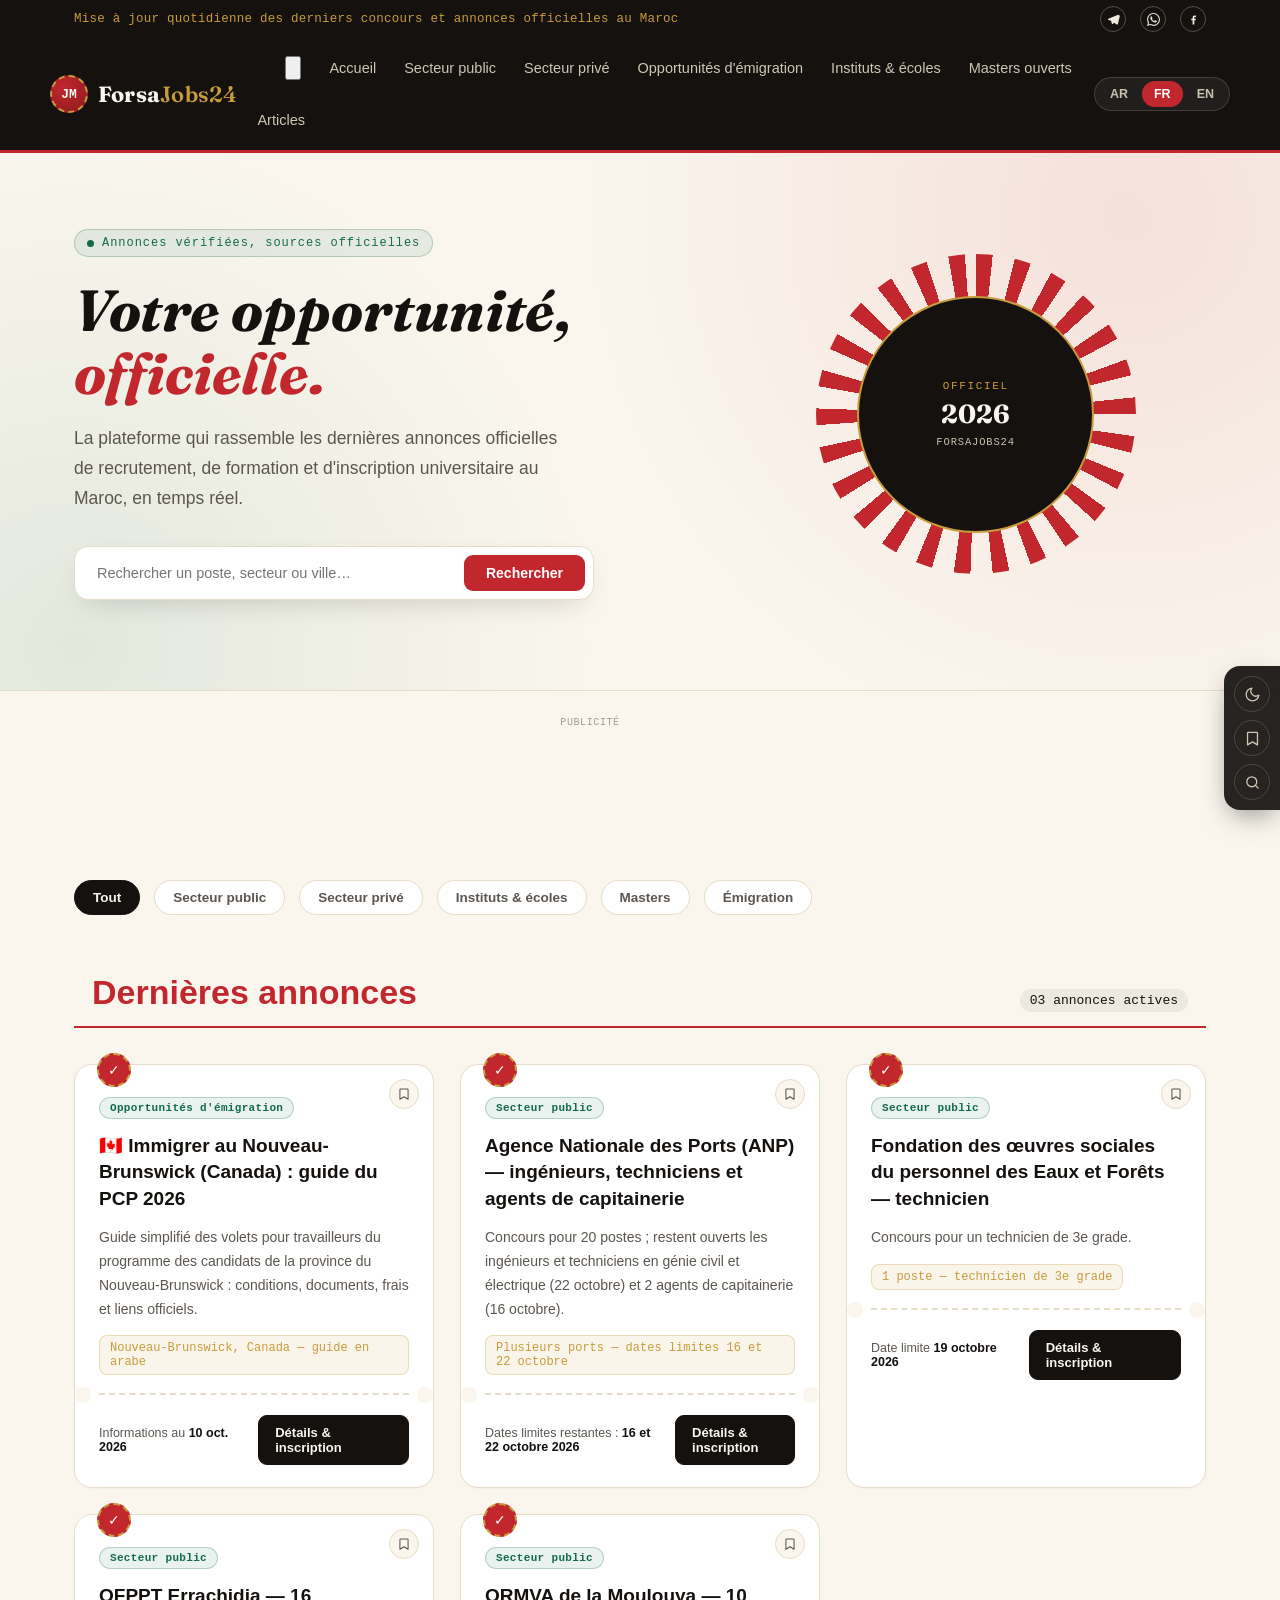
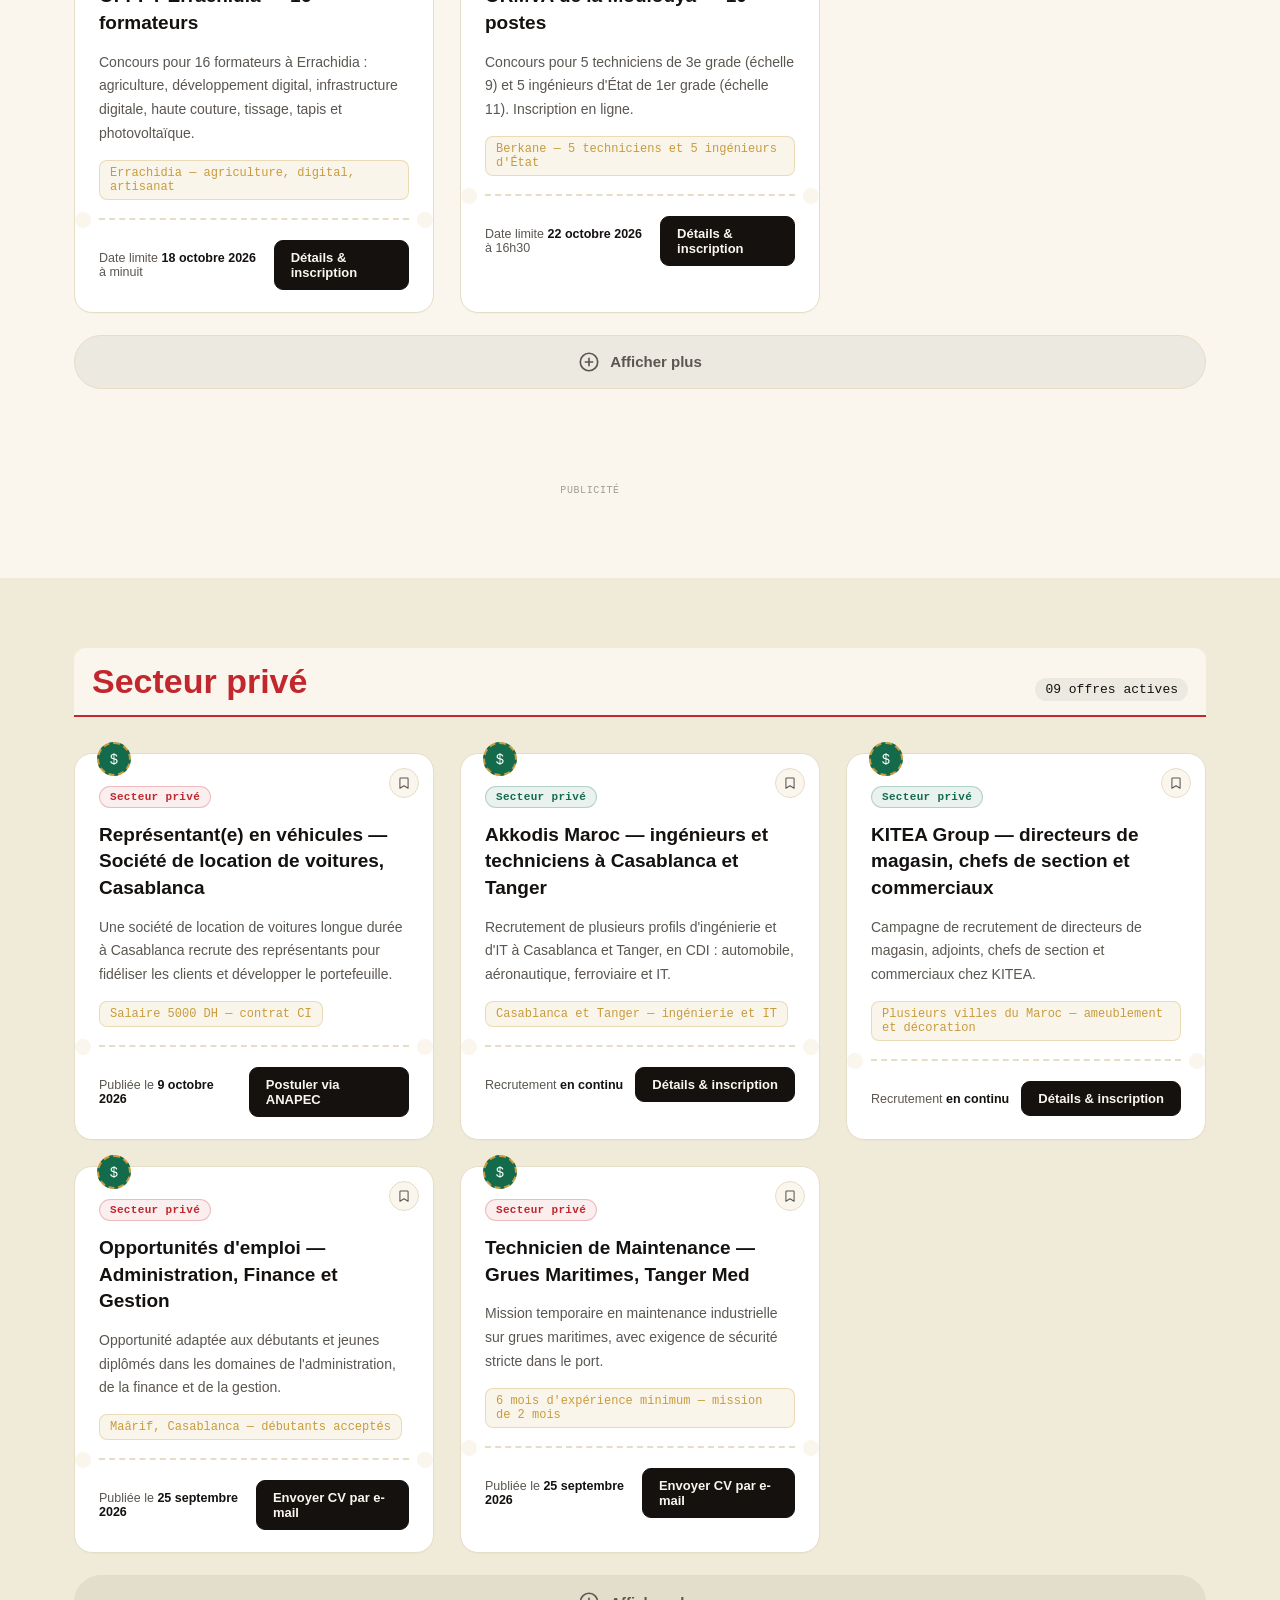
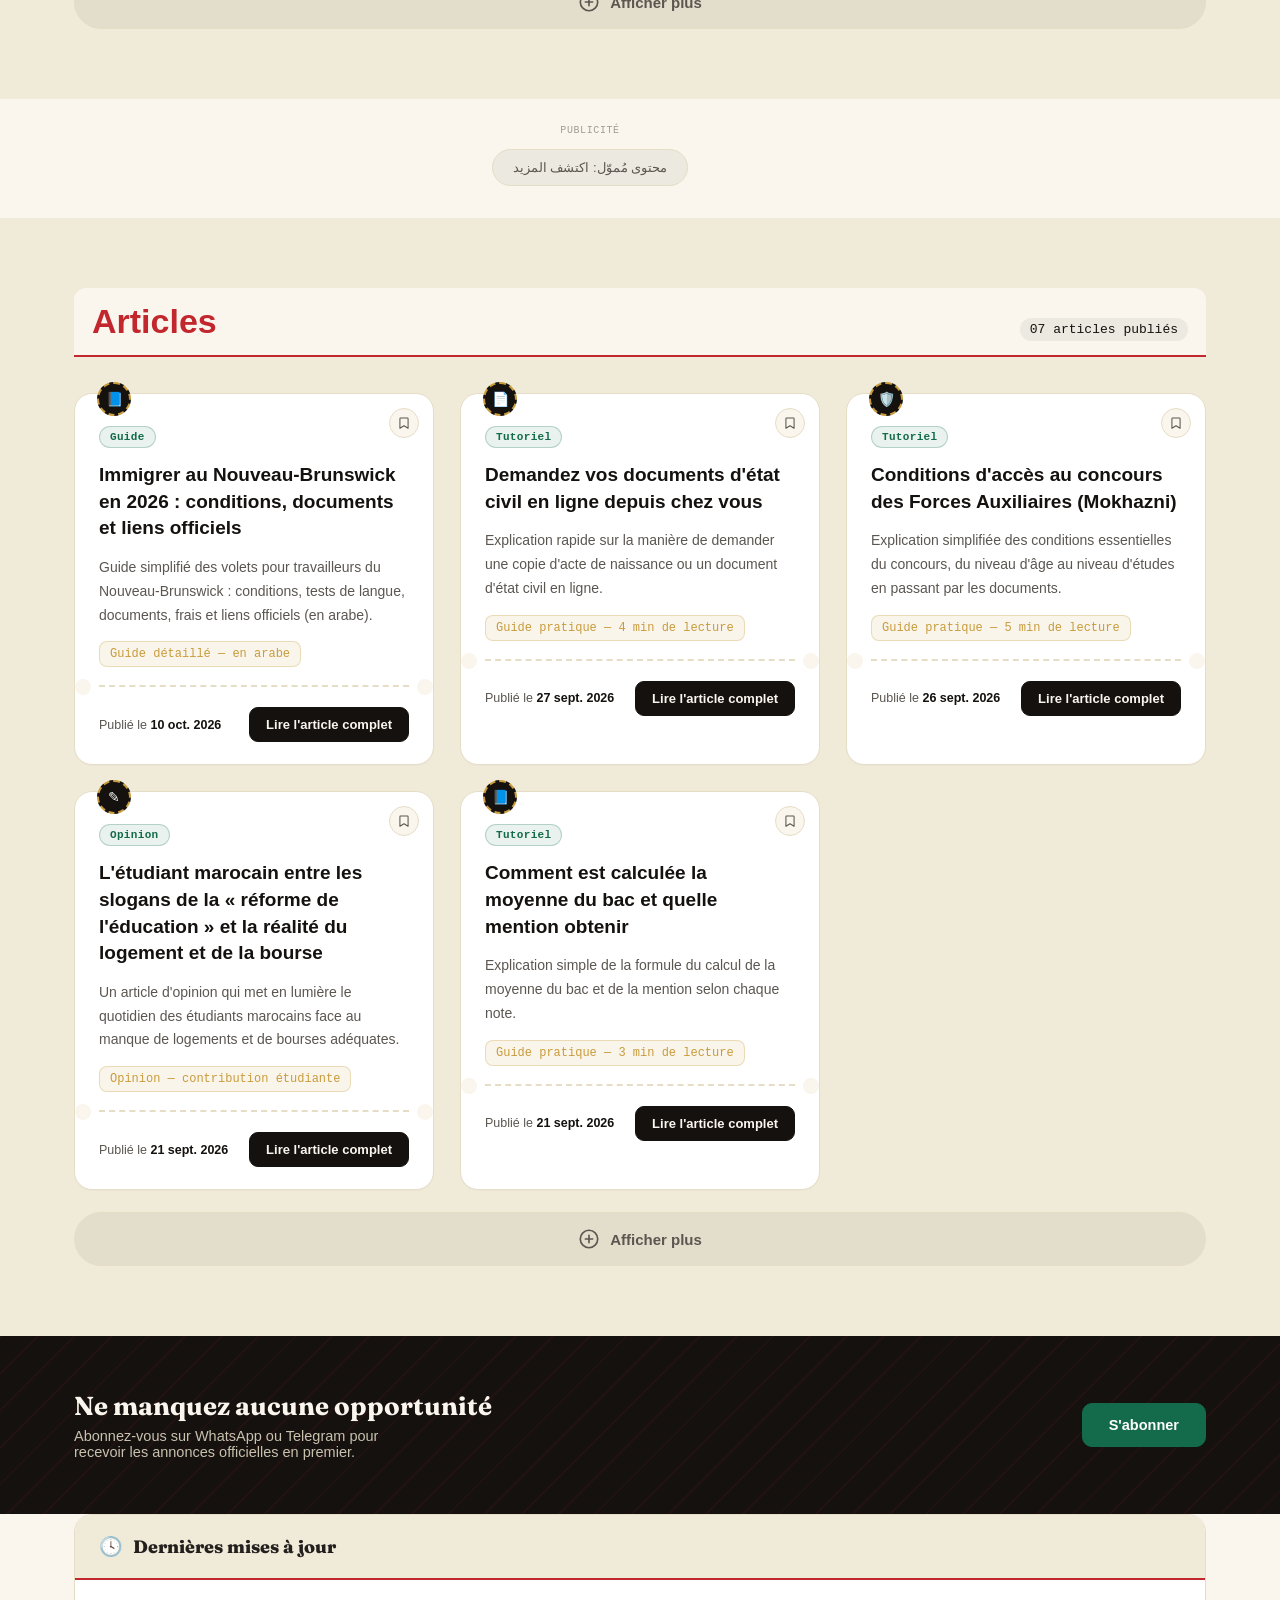
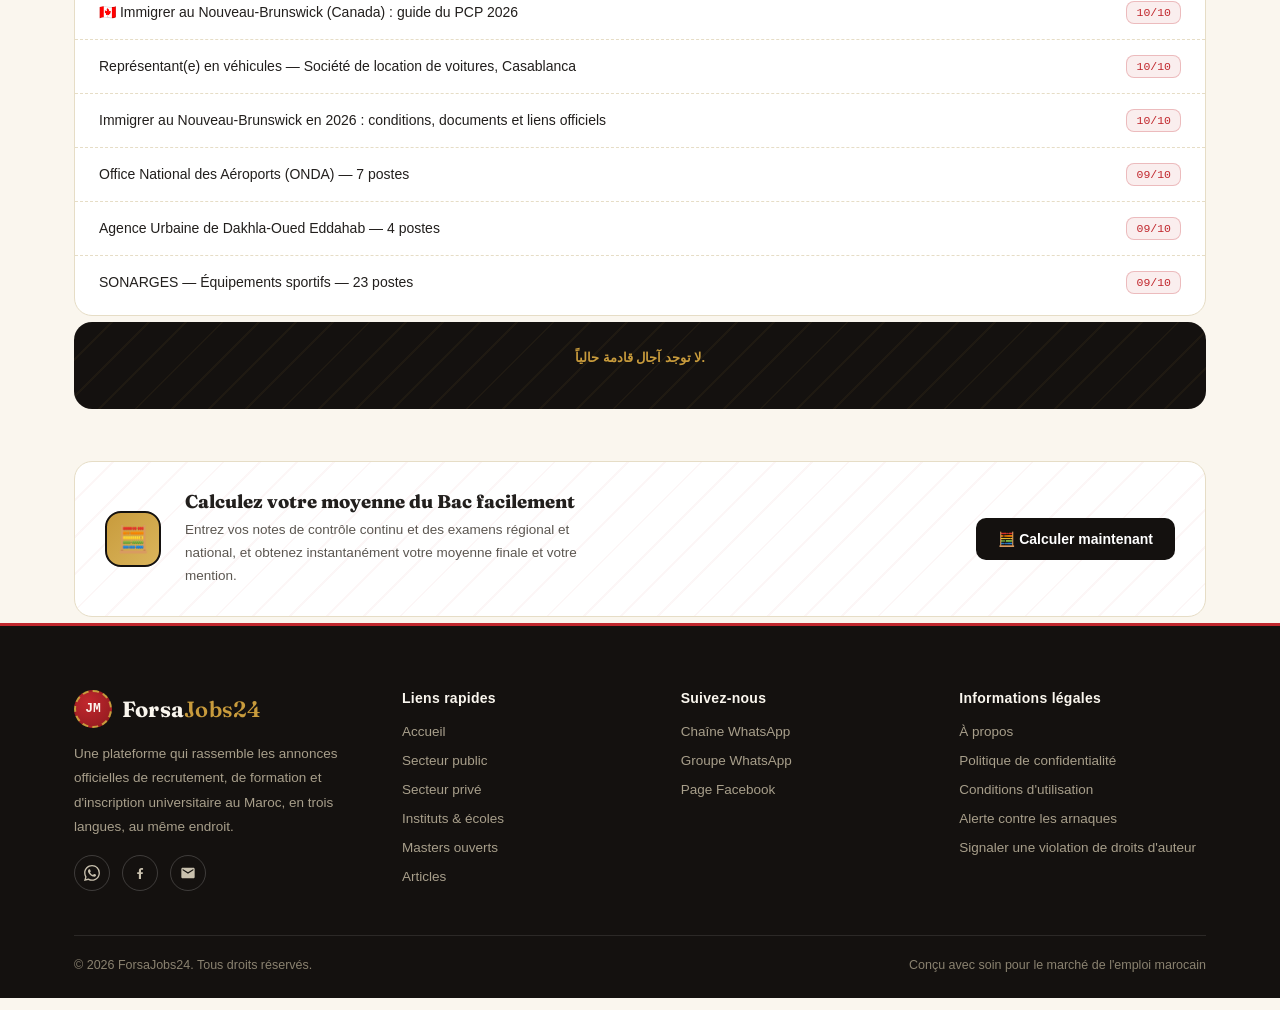
==== commit 96e697e5: "Add files via upload Signed-off-by: attif benmo  <forsajobs.contact@gmail.com>" ====
--- a/index.html
+++ b/index.html
@@ -369,6 +369,19 @@
   }
   .apply-btn:hover{background:var(--red);border-color:var(--red);}
 
+  /* ============ SHOW MORE ============ */
+  .show-more-btn{
+    display:flex;align-items:center;justify-content:center;gap:10px;
+    width:100%;margin-top:22px;padding:15px 20px;
+    background:var(--chip-bg);color:var(--text-soft);
+    border:1px solid var(--border-c);border-radius:999px;
+    font:inherit;font-size:15px;font-weight:600;cursor:pointer;
+    transition:background .2s, color .2s, border-color .2s;
+  }
+  .show-more-btn svg{width:22px;height:22px;flex:none;}
+  .show-more-btn:hover,.show-more-btn:focus-visible{background:var(--ink);color:var(--cream);border-color:var(--ink);outline:none;}
+  .show-more-btn[hidden]{display:none;}
+
   /* ============ STRIP ============ */
   .strip{
     background:var(--ink);color:var(--cream);
@@ -1092,6 +1105,10 @@
 
         <p id="listingsEmptyMsg" class="filter-empty-msg" style="display:none;text-align:center;padding:20px 0;color:var(--text-soft);font-size:13.5px;" data-i18n="filterEmptyMsg">لا توجد إعلانات مطابقة حالياً. جرّب كلمة أخرى أو فئة أخرى.</p>
       </div>
+      <button type="button" class="show-more-btn" data-more="listings" hidden>
+        <svg viewBox="0 0 24 24" fill="none" stroke="currentColor" stroke-width="1.8" stroke-linecap="round" aria-hidden="true"><circle cx="12" cy="12" r="9.5"/><path d="M12 8v8M8 12h8"/></svg>
+        <span data-i18n="showMore">أظهر المزيد</span>
+      </button>
     </div>
   </section>
 
@@ -1231,7 +1248,7 @@
           </div>
         </article>
 
-        <article class="card reveal" data-job-id="p13" data-category="private" data-posted="2026-10-09">
+        <article class="card reveal" data-job-id="p13" data-category="private" data-posted="2026-10-10">
           <button type="button" class="save-btn" data-save-btn data-job-id="p13" aria-label="save">
             <svg viewBox="0 0 24 24" fill="none" stroke="currentColor" stroke-width="1.8" stroke-linecap="round" stroke-linejoin="round"><path d="M6 3.5h12a1 1 0 0 1 1 1V21l-7-4.2L5 21V4.5a1 1 0 0 1 1-1z"/></svg>
           </button>
@@ -1249,6 +1266,10 @@
 
         <p id="privateEmptyMsg" class="filter-empty-msg" style="display:none;text-align:center;padding:20px 0;color:var(--text-soft);font-size:13.5px;" data-i18n="filterEmptyMsg">لا توجد إعلانات مطابقة حالياً. جرّب كلمة أخرى أو فئة أخرى.</p>
       </div>
+      <button type="button" class="show-more-btn" data-more="private" hidden>
+        <svg viewBox="0 0 24 24" fill="none" stroke="currentColor" stroke-width="1.8" stroke-linecap="round" aria-hidden="true"><circle cx="12" cy="12" r="9.5"/><path d="M12 8v8M8 12h8"/></svg>
+        <span data-i18n="showMore">أظهر المزيد</span>
+      </button>
     </div>
   </section>
 
@@ -1378,6 +1399,10 @@
           </div>
         </article>
       </div>
+      <button type="button" class="show-more-btn" data-more="articles" hidden>
+        <svg viewBox="0 0 24 24" fill="none" stroke="currentColor" stroke-width="1.8" stroke-linecap="round" aria-hidden="true"><circle cx="12" cy="12" r="9.5"/><path d="M12 8v8M8 12h8"/></svg>
+        <span data-i18n="showMore">أظهر المزيد</span>
+      </button>
     </div>
   </section>
 
@@ -1820,6 +1845,7 @@
   articlesTitle:{ar:"مقالات",fr:"Articles",en:"Articles"},
   articlesNum:{ar:"07 مقالات منشورة",fr:"07 articles publiés",en:"07 published articles"},
   readMoreBtn:{ar:"اقرأ المقال كاملاً",fr:"Lire l'article complet",en:"Read the full article"},
+  showMore:{ar:"أظهر المزيد",fr:"Afficher plus",en:"Show more"},
   articleNote:{ar:"هذا المقال يعبّر عن رأي كاتبه/كاتبته الشخصي، وليس بالضرورة رأي الموقع.",fr:"Cet article reflète l'opinion personnelle de son auteur(e), pas nécessairement celle du site.",en:"This article reflects the personal opinion of its author, not necessarily the site's position."},
   tutorialNote:{ar:"هذا الشرح إرشادي وعام. الشروط والتفاصيل الرسمية هي المذكورة فالإعلان أو عند الجهة المختصة.",fr:"Ce guide est indicatif et général. Les conditions et détails officiels sont ceux de l'annonce ou de l'organisme compétent.",en:"This guide is general and indicative. Official conditions and details are those stated in the announcement or by the competent authority."},
 
@@ -2718,34 +2744,96 @@
   });
 }
 
-function applyFilters(){
+const PAGE_SIZE = 5;
+const pageState = { listings: 1, private: 1, articles: 1 };
+
+/* ترتيب البطاقات: الأحدث أولًا (حسب data-posted)، وعند تساوي التاريخ تظهر الأحدث إضافةً أولًا */
+let cardSeq = 0;
+function sortCardsNewestFirst(){
+  ['#listings .grid', '#private .grid', '#articles .grid'].forEach(sel=>{
+    const grid = document.querySelector(sel);
+    if(!grid) return;
+    const cards = Array.from(grid.querySelectorAll(':scope > .card[data-job-id]'));
+    cards.forEach(c=>{ if(!c.hasAttribute('data-seq')) c.setAttribute('data-seq', String(++cardSeq)); });
+    const sorted = cards.slice().sort((a,b)=>{
+      const pa = a.getAttribute('data-posted') || '';
+      const pb = b.getAttribute('data-posted') || '';
+      if(pa !== pb) return pa < pb ? 1 : -1;
+      return Number(b.getAttribute('data-seq')) - Number(a.getAttribute('data-seq'));
+    });
+    if(sorted.some((c, idx)=> c !== cards[idx])){
+      const frag = document.createDocumentFragment();
+      sorted.forEach(c=> frag.appendChild(c));
+      grid.appendChild(frag);
+    }
+  });
+}
+
+function applyFilters(reset){
+  sortCardsNewestFirst();
+  if(reset === true){ pageState.listings = 1; pageState.private = 1; }
   const query = (document.getElementById('heroSearchInput')?.value || '').trim().toLowerCase();
   const groups = [
-    { selector: '#listings .grid > .card[data-job-id]', emptyId: 'listingsEmptyMsg' },
-    { selector: '#private .grid > .card[data-job-id]', emptyId: 'privateEmptyMsg' }
+    { key: 'listings', selector: '#listings .grid > .card[data-job-id]', emptyId: 'listingsEmptyMsg', filter: true },
+    { key: 'private',  selector: '#private .grid > .card[data-job-id]',  emptyId: 'privateEmptyMsg',  filter: true },
+    { key: 'articles', selector: '#articles .grid > .card[data-job-id]', emptyId: null,               filter: false }
   ];
   groups.forEach(group=>{
     const cards = document.querySelectorAll(group.selector);
-    let anyVisible = false;
+    const limit = PAGE_SIZE * pageState[group.key];
+    let matched = 0;
     cards.forEach(card=>{
-      const cat = card.getAttribute('data-category');
-      const matchesCategory = (activeCategory === 'all') || (cat === activeCategory);
-      const matchesQuery = !query || card.textContent.toLowerCase().includes(query);
-      const visible = matchesCategory && matchesQuery;
+      let match = true;
+      if(group.filter){
+        const cat = card.getAttribute('data-category');
+        const matchesCategory = (activeCategory === 'all') || (cat === activeCategory);
+        const matchesQuery = !query || card.textContent.toLowerCase().includes(query);
+        match = matchesCategory && matchesQuery;
+      }
+      let visible = match;
+      if(match){
+        matched++;
+        if(matched > limit) visible = false;
+      }
       card.style.display = visible ? '' : 'none';
-      if(visible) anyVisible = true;
+      if(match && !visible) card.setAttribute('data-lm-hidden', ''); else card.removeAttribute('data-lm-hidden');
     });
-    const emptyEl = document.getElementById(group.emptyId);
-    if(emptyEl) emptyEl.style.display = anyVisible ? 'none' : 'block';
+    if(group.emptyId){
+      const emptyEl = document.getElementById(group.emptyId);
+      if(emptyEl) emptyEl.style.display = matched > 0 ? 'none' : 'block';
+    }
+    const moreBtn = document.querySelector('[data-more="' + group.key + '"]');
+    if(moreBtn) moreBtn.hidden = !(matched > limit);
   });
 }
+
+/* يكشف البطاقة إن كانت مخفية بسبب "أظهر المزيد" (قبل التمرير إليها) */
+function ensureCardVisible(card){
+  if(!card) return;
+  const sec = card.closest('section');
+  const key = sec && sec.id;
+  let guard = 0;
+  while(card.hasAttribute('data-lm-hidden') && pageState[key] !== undefined && guard++ < 30){
+    pageState[key]++;
+    applyFilters();
+  }
+}
+
+document.querySelectorAll('[data-more]').forEach(btn=>{
+  btn.addEventListener('click', ()=>{
+    const k = btn.getAttribute('data-more');
+    if(pageState[k] === undefined) return;
+    pageState[k]++;
+    applyFilters();
+  });
+});
 
 document.querySelectorAll('.cat-pill').forEach(pill=>{
   pill.addEventListener('click', ()=>{
     const filterVal = pill.getAttribute('data-filter') || 'all';
     setActivePill(filterVal);
     activeCategory = filterVal;
-    applyFilters();
+    applyFilters(true);
   });
   pill.addEventListener('keydown', (e)=>{
     if(e.key === 'Enter' || e.key === ' '){
@@ -2760,19 +2848,21 @@
     const filterVal = a.getAttribute('data-filter');
     setActivePill(filterVal);
     activeCategory = filterVal;
-    applyFilters();
+    applyFilters(true);
   });
 });
 
 const heroSearchBtn = document.getElementById('heroSearchBtn');
 const heroSearchInputEl = document.getElementById('heroSearchInput');
 if(heroSearchInputEl){
-  heroSearchInputEl.addEventListener('input', applyFilters);
+  heroSearchInputEl.addEventListener('input', ()=> applyFilters(true));
   heroSearchInputEl.addEventListener('keydown', (e)=>{ if(e.key === 'Enter') e.preventDefault(); });
 }
 if(heroSearchBtn){
-  heroSearchBtn.addEventListener('click', (e)=>{ e.preventDefault(); applyFilters(); });
+  heroSearchBtn.addEventListener('click', (e)=>{ e.preventDefault(); applyFilters(true); });
 }
+
+applyFilters();
 
 const burger = document.getElementById('headerBurger') || document.querySelector('.burger');
 const links = document.querySelector('.links');
@@ -2897,6 +2987,7 @@
       /* لا تفاصيل مسجلة لهذا الإعلان (رابط تقديم مباشر) — نمرّر إليه فقط */
       const targetCard = document.querySelector('.card[data-job-id="' + jobId + '"]');
       if(targetCard){
+        ensureCardVisible(targetCard);
         targetCard.scrollIntoView({behavior:'smooth', block:'center'});
         targetCard.style.transition = 'box-shadow .3s';
         targetCard.style.boxShadow = '0 0 0 3px var(--red)';
